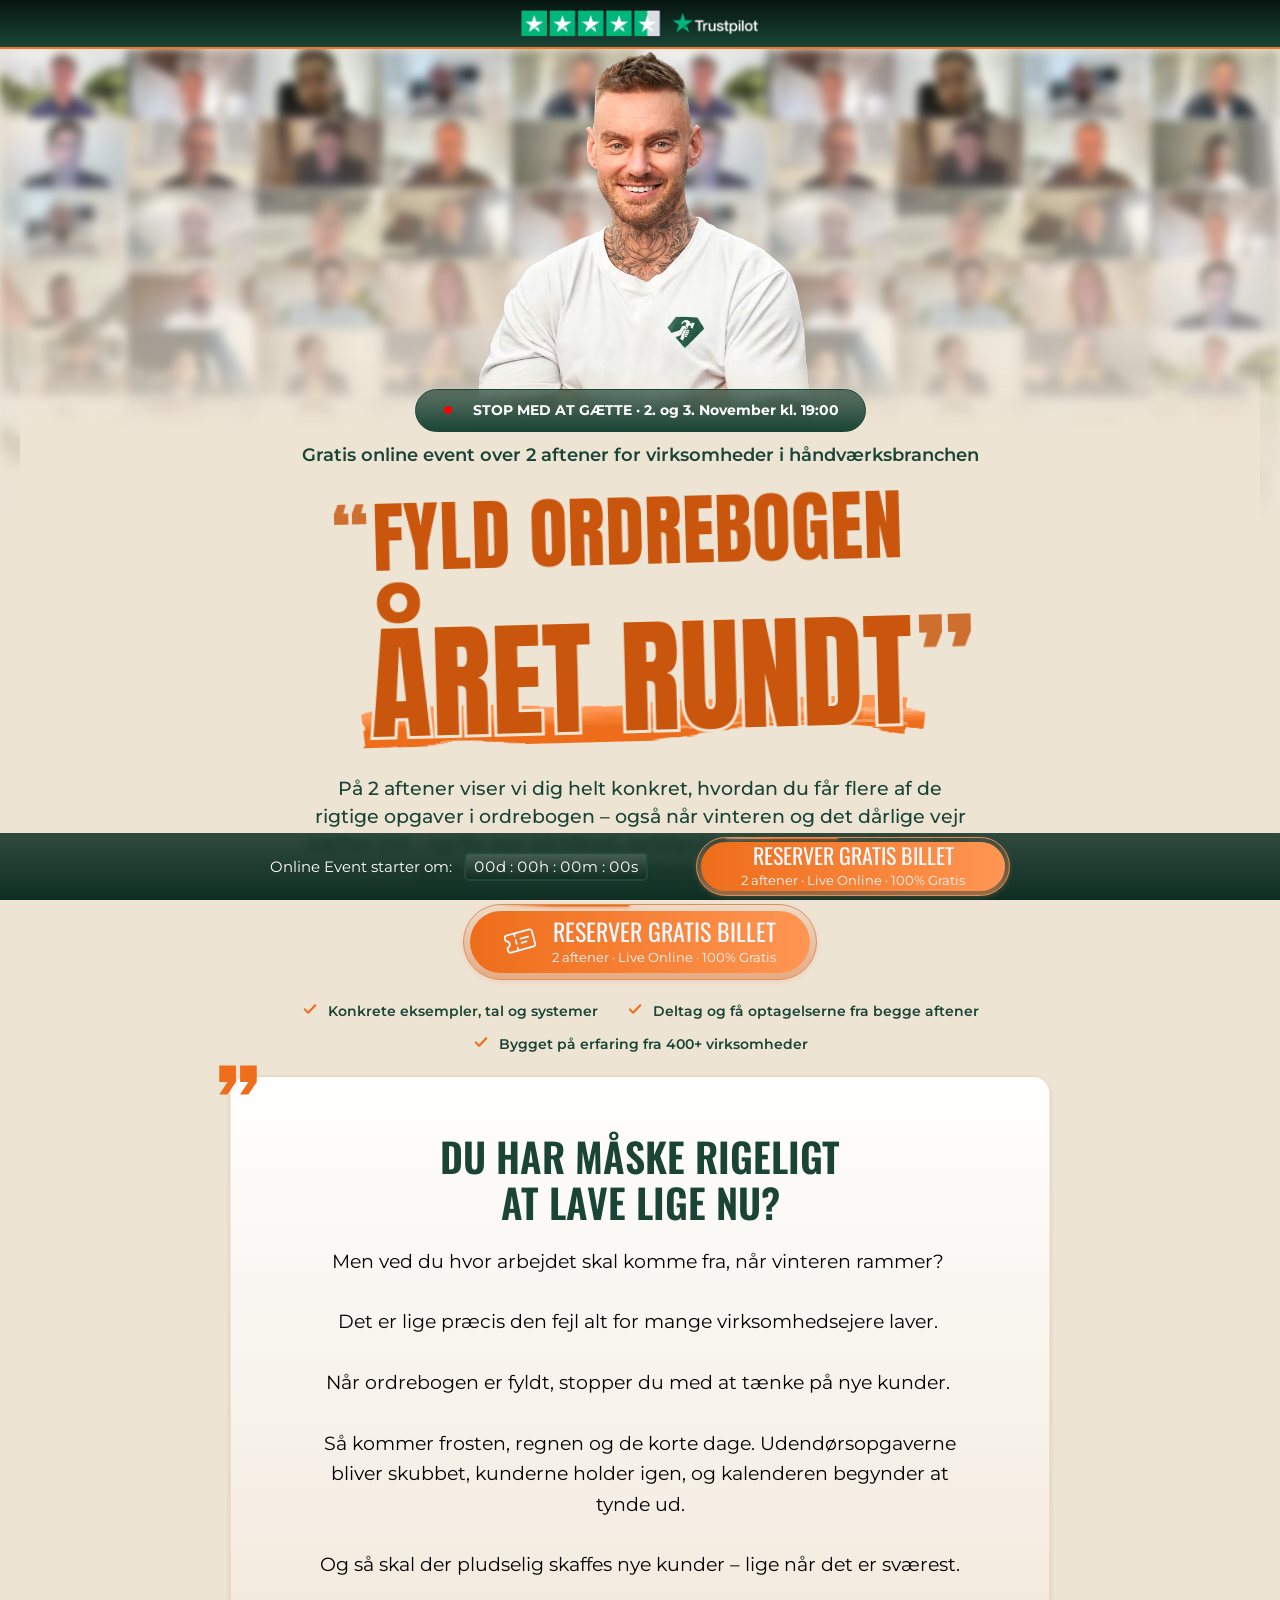
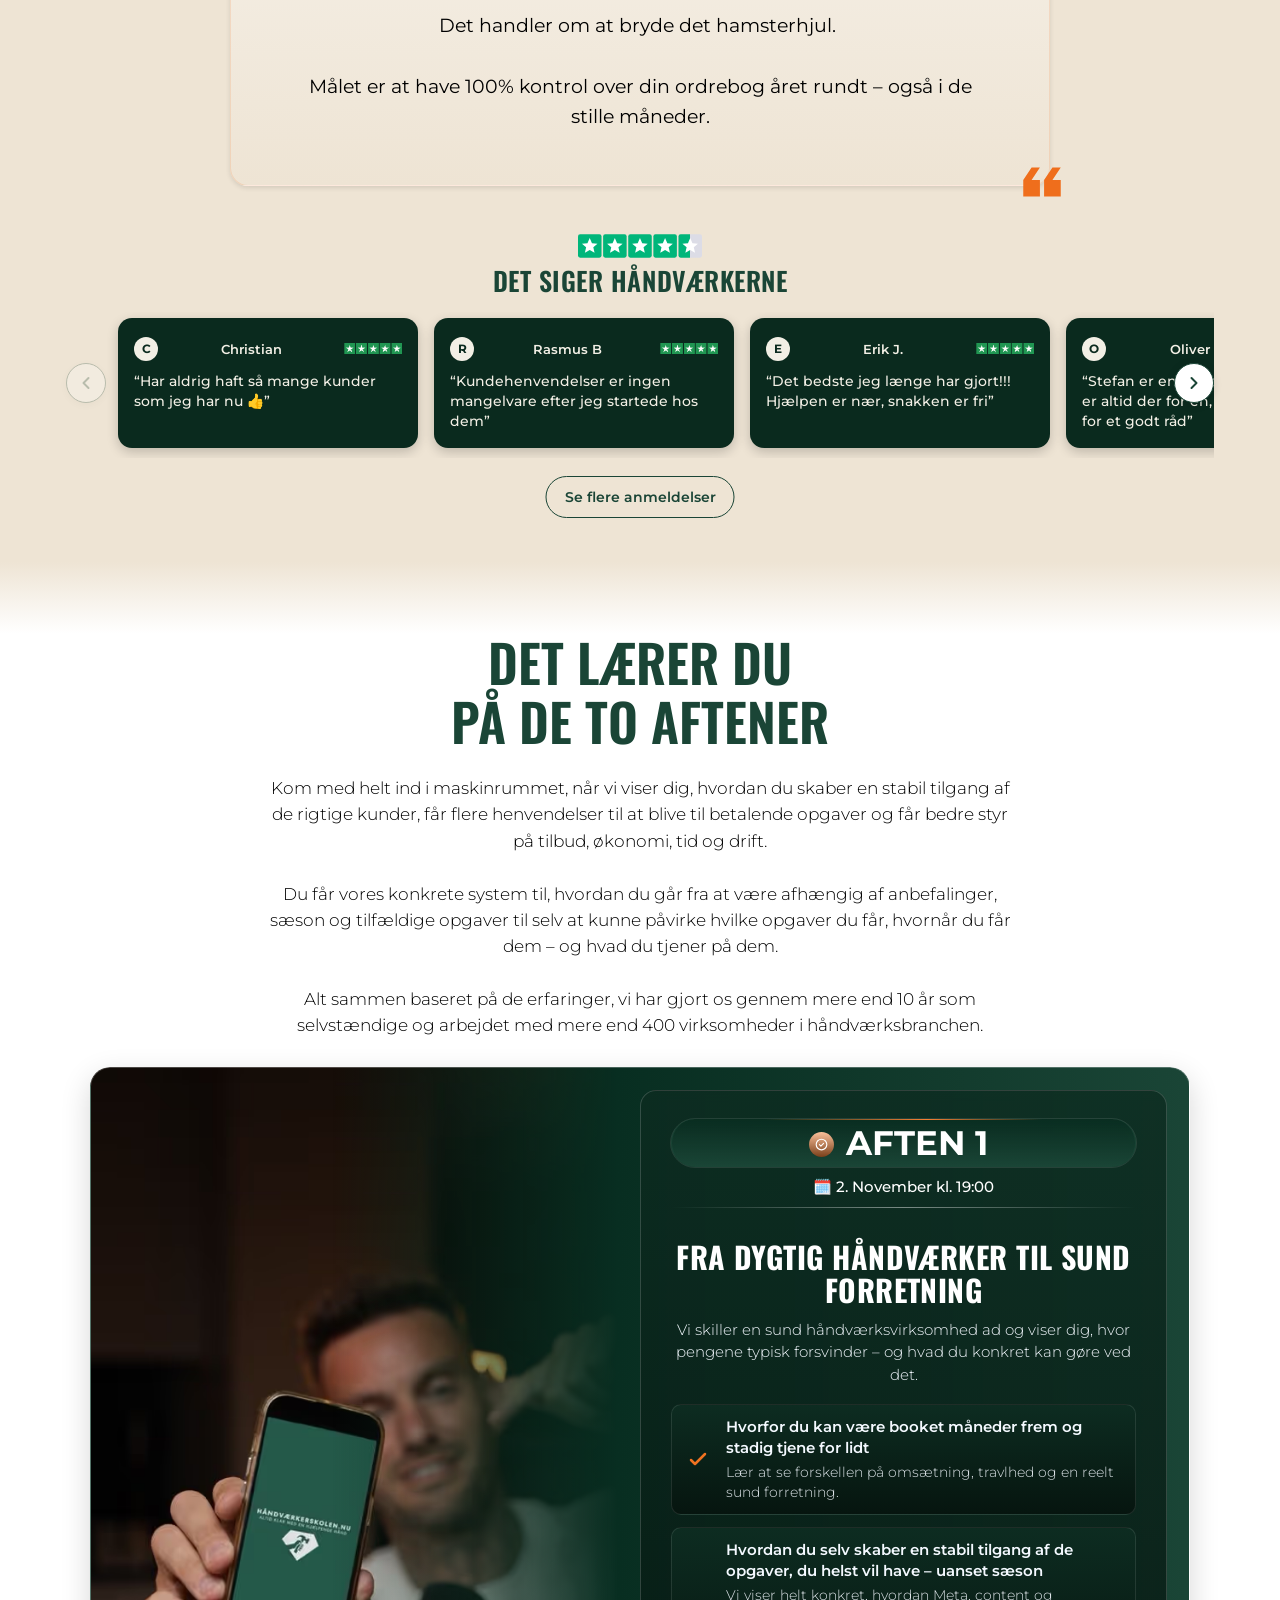
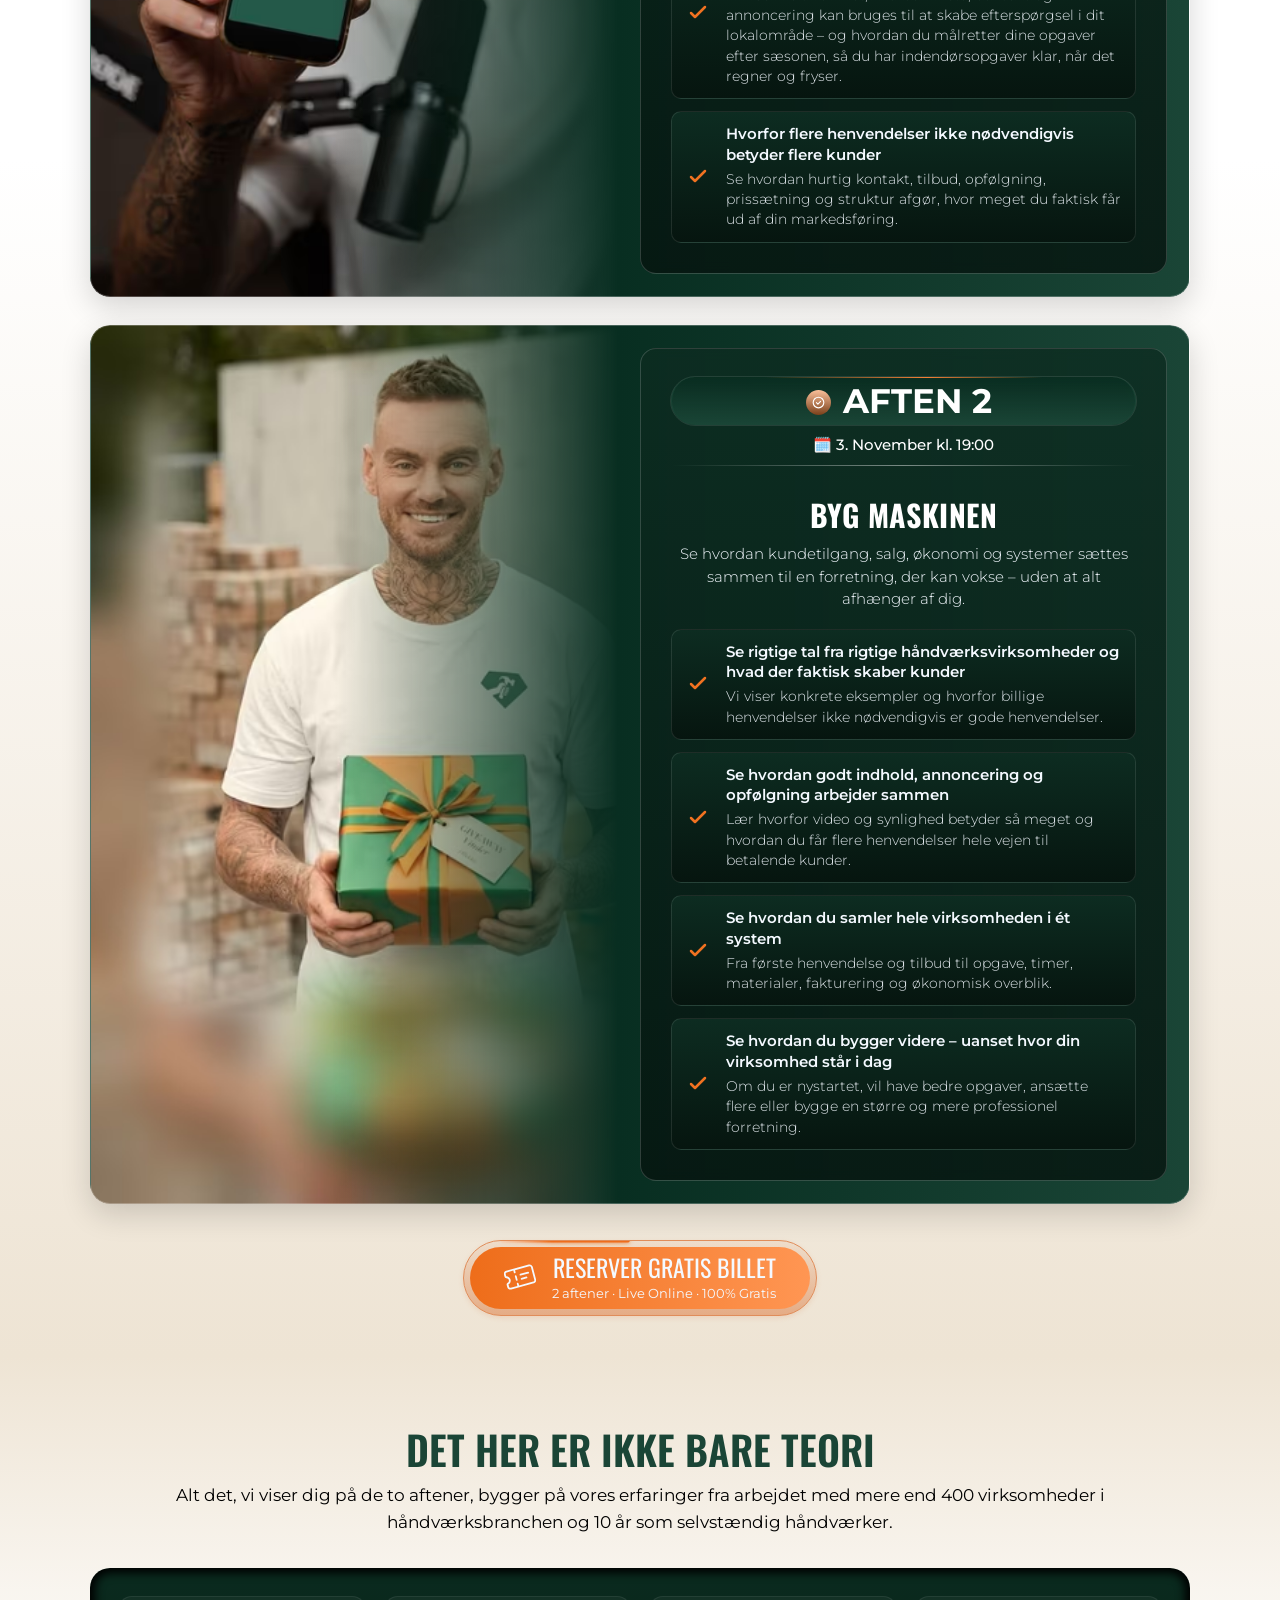
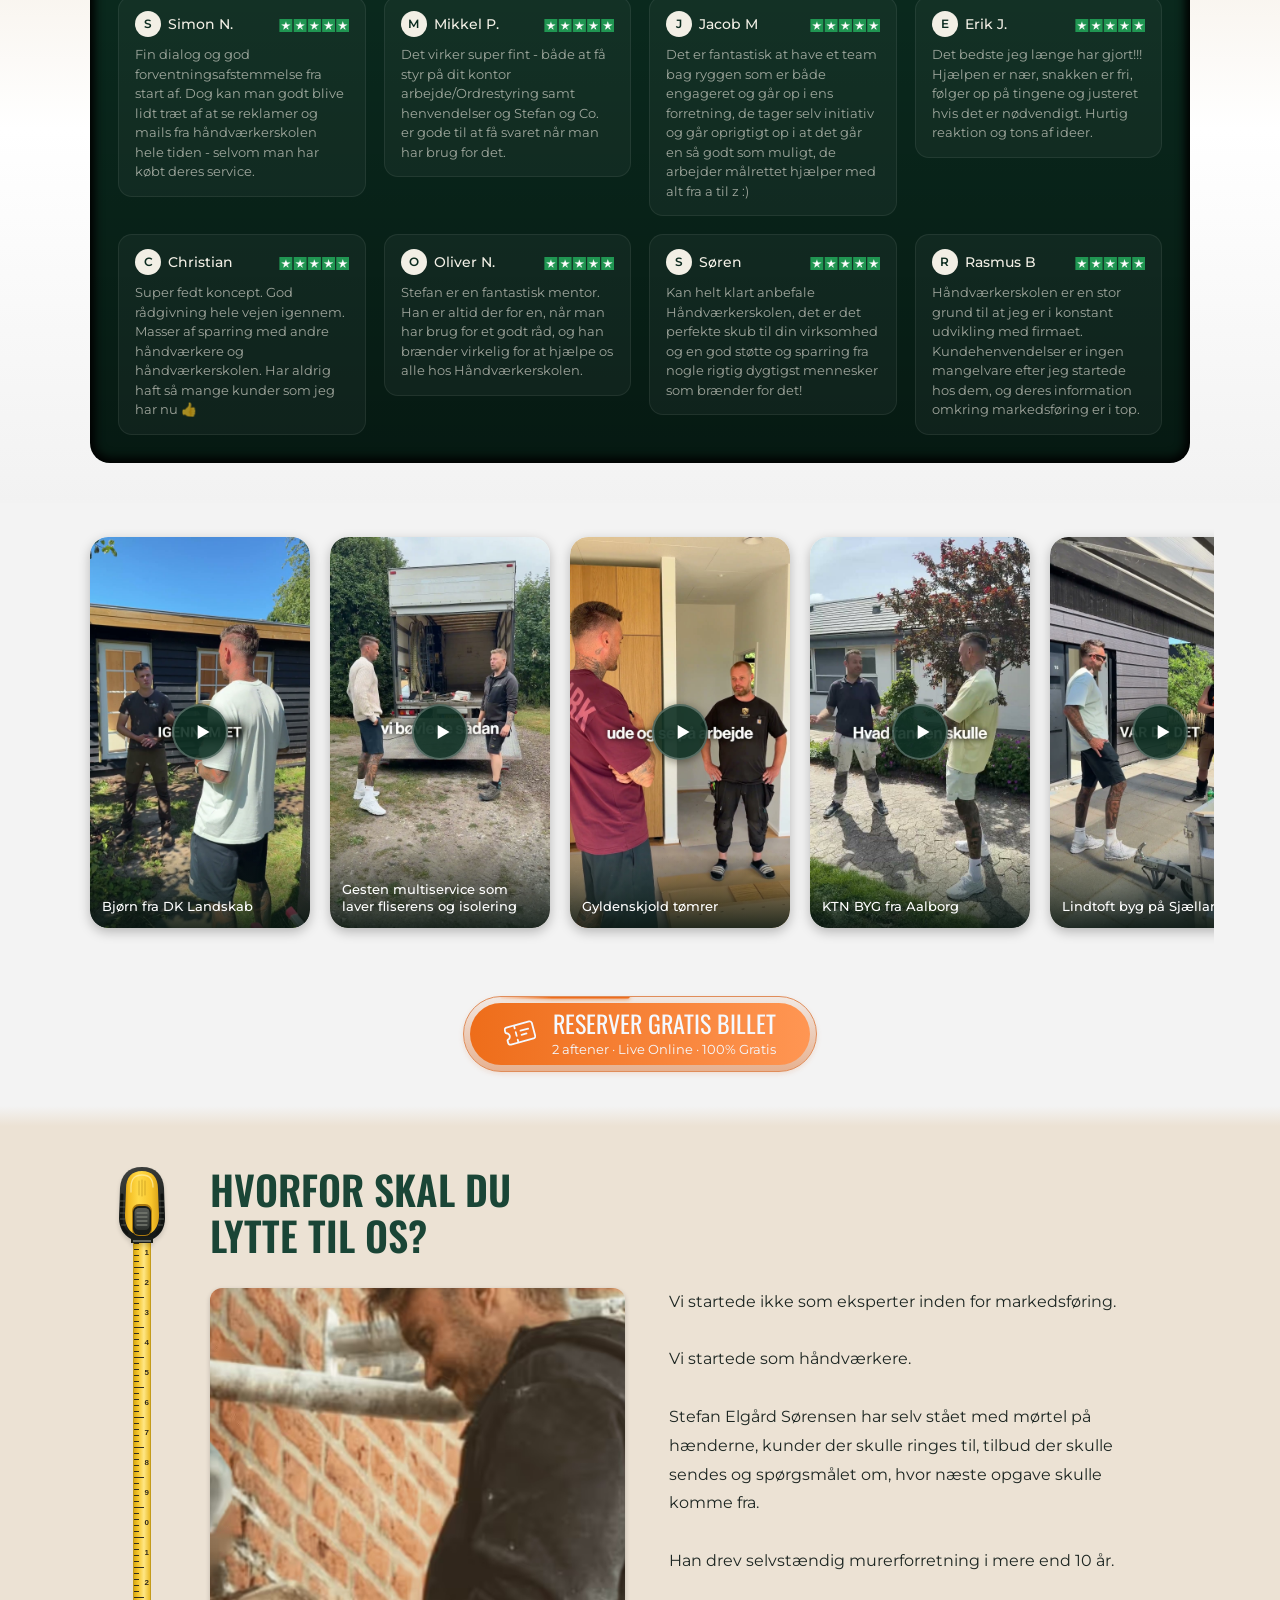
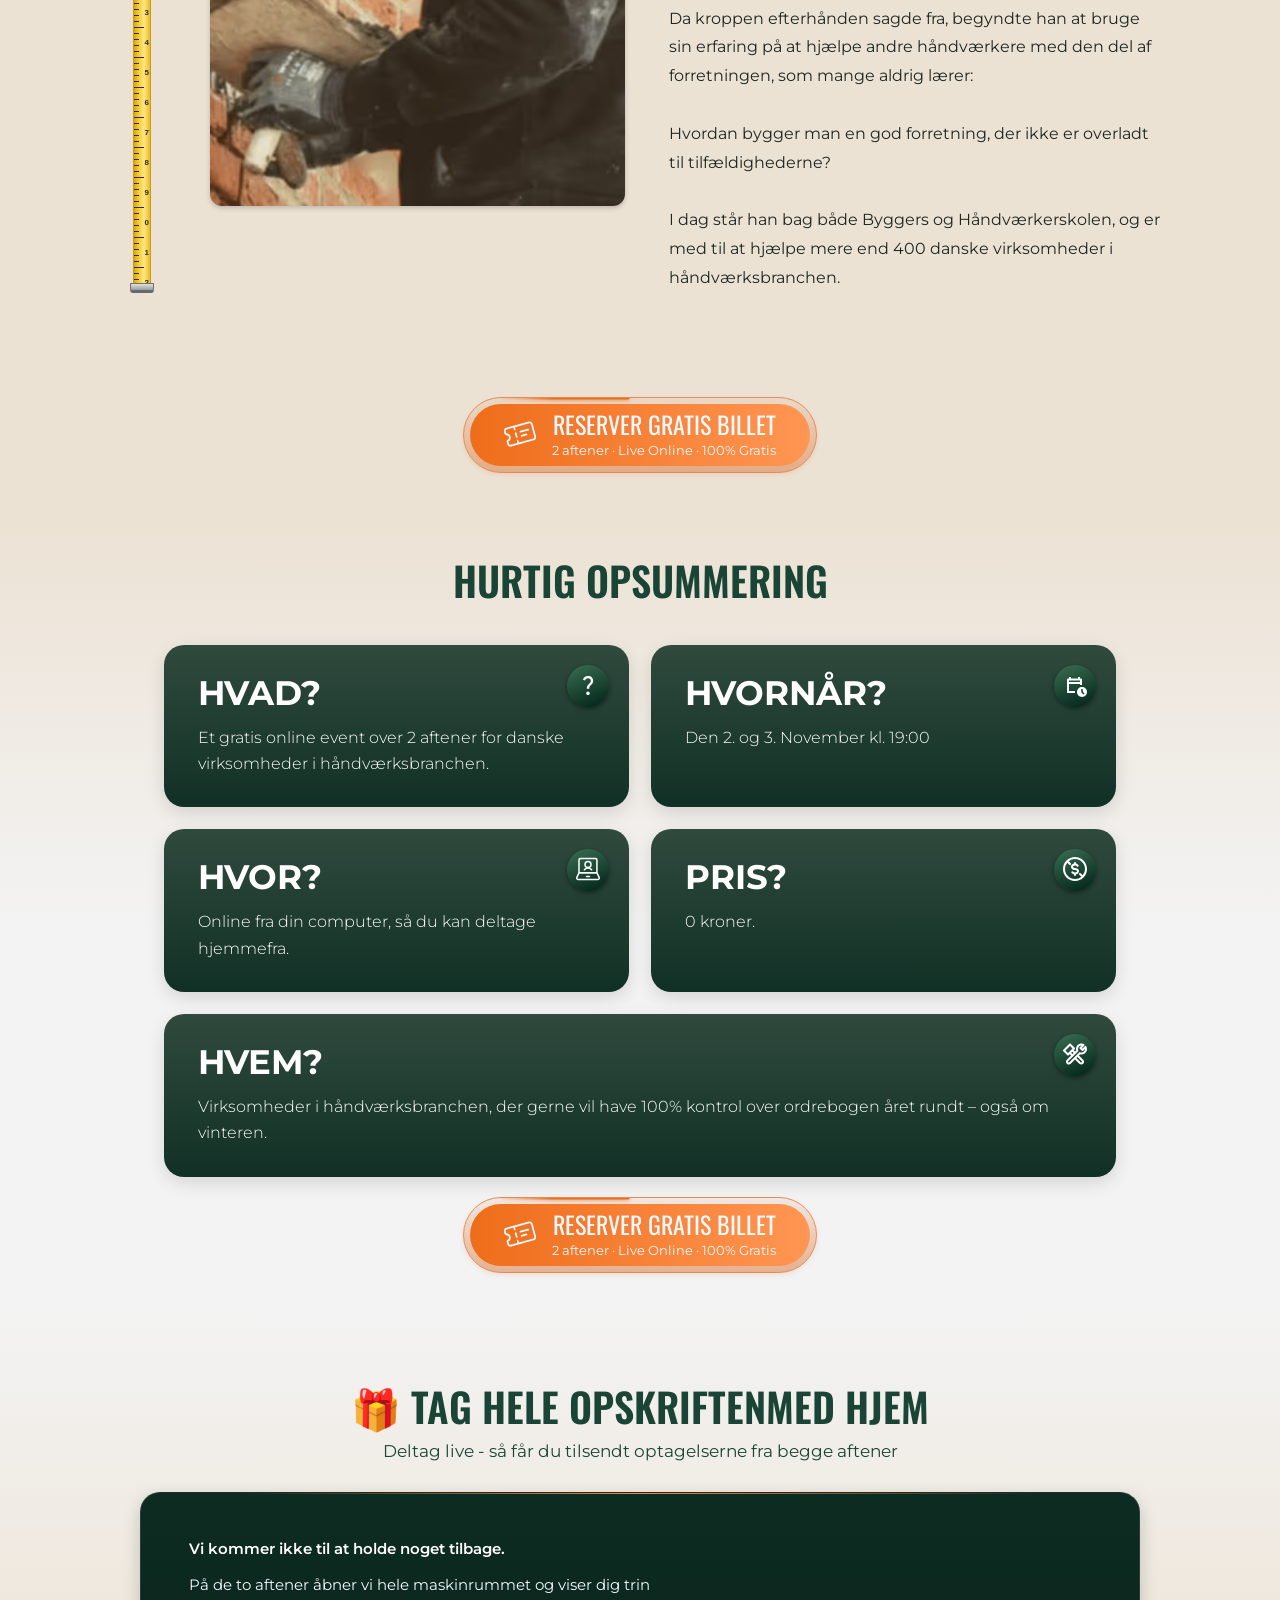
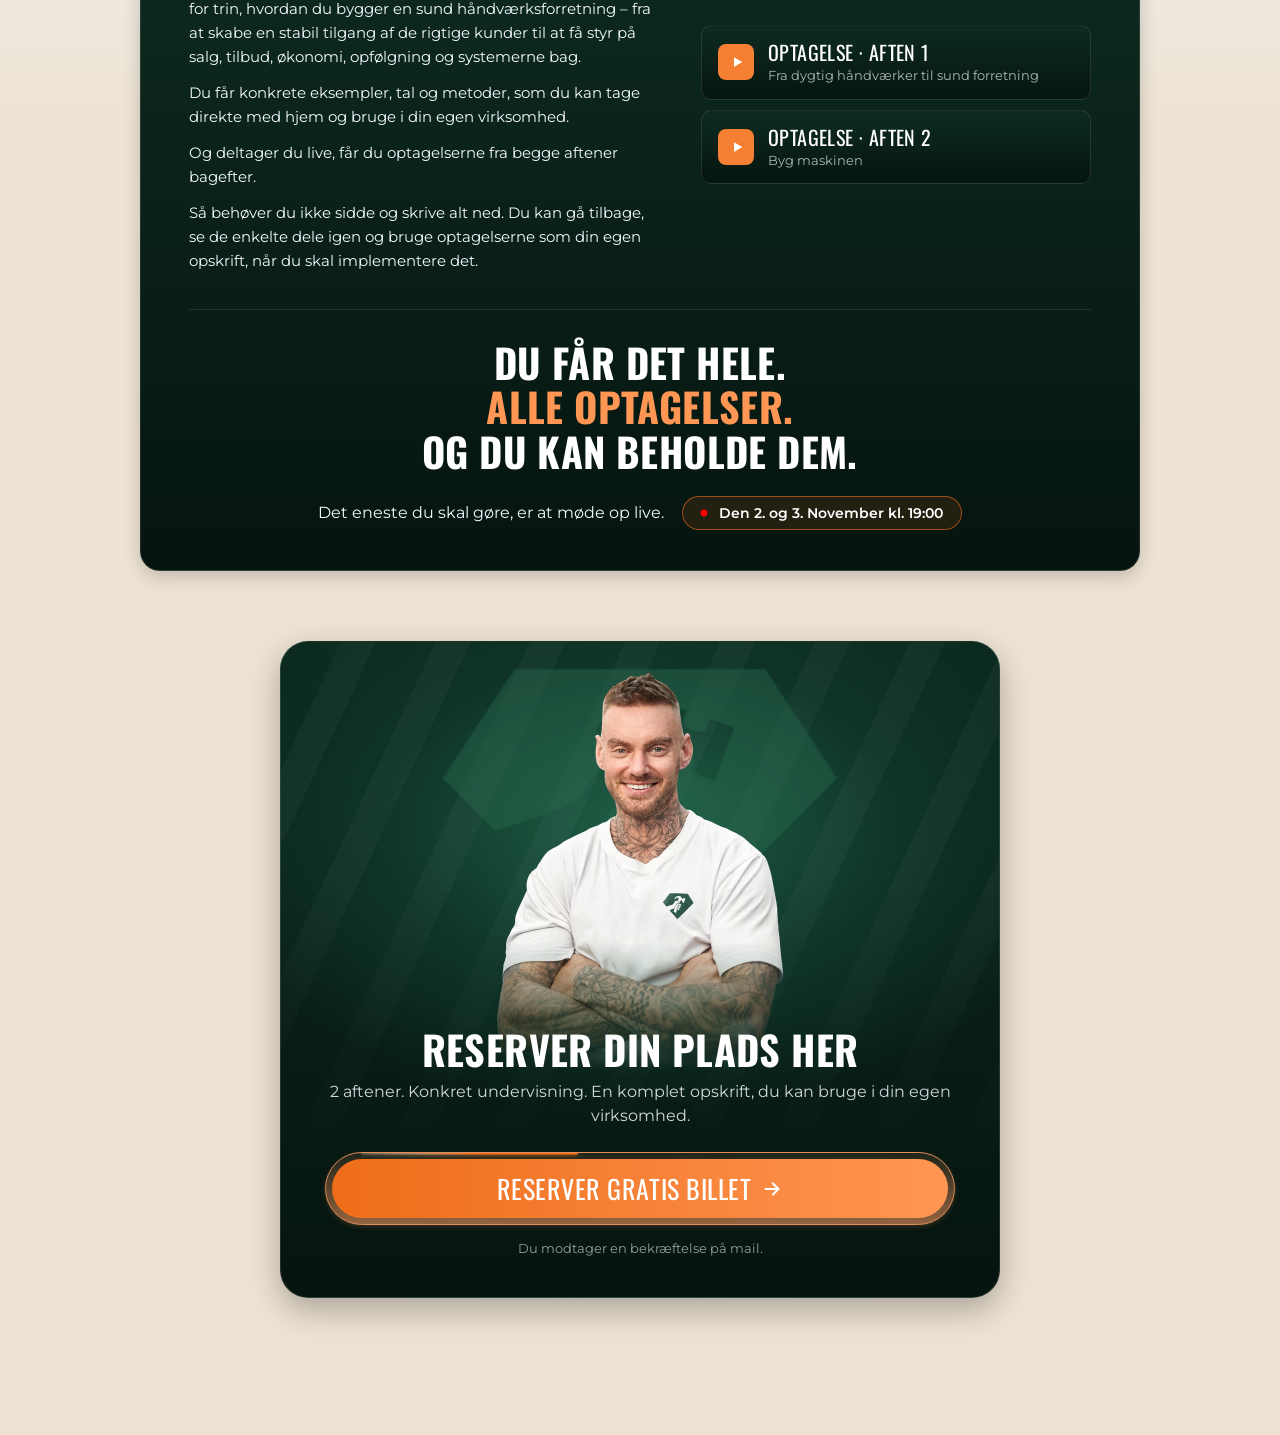
==== index.html @ f77a3939 "Launch nov: STOP MED AT GÆTTE i badge, live-bonus (hjemmeside) i stedet for lodtrækning/giveaway, sæ" ====
<!DOCTYPE html>
<html lang="da">
<head>
<meta charset="utf-8"/>
<title>Deltag og se hvordan du får en fyldt ordrebog</title>
<meta content="width=device-width, initial-scale=1" name="viewport"/>
<meta property="og:title" content="Deltag og se hvordan du får en fyldt ordrebog"/>
<meta property="og:image" content="https://event.haandvaerkerskolen.nu/assets/og-image.png"/>
<link rel="canonical" href="https://event.haandvaerkerskolen.nu/"/>
<link rel="icon" type="image/png" sizes="32x32" href="assets/6a15de2a01f4e577e7fee237_favicon-32x32.png"/>
<link rel="icon" type="image/png" sizes="48x48" href="assets/6a15de2a01f4e577e7fee234_favicon-32x32.png"/>
<link rel="apple-touch-icon" sizes="180x180" href="assets/6a15de2a36fa7c42e4ec2edc_favicon-32x32.png"/>
<link rel="icon" type="image/png" sizes="192x192" href="assets/6a15de2a0312a21507312eea_favicon-32x32.png"/>
<link rel="icon" type="image/png" sizes="512x512" href="assets/6a15de2a1ea45b065c39f08c_favicon-32x32.png"/>
<link rel="preconnect" href="https://fonts.googleapis.com"/>
<link rel="preconnect" href="https://fonts.gstatic.com" crossorigin/>
<link href="https://fonts.googleapis.com/css?family=Montserrat:100,100italic,200,200italic,300,300italic,400,400italic,500,500italic,600,600italic,700,700italic,800,800italic,900,900italic|Oswald:200,300,400,500,600,700&display=swap" rel="stylesheet"/>
<link href="https://fonts.googleapis.com/css2?family=Anton&display=swap" rel="stylesheet"/>
<link href="css/webflow.css" rel="stylesheet"/>
<link href="css/custom.css" rel="stylesheet"/>
<link href="css/desktop.css" rel="stylesheet"/>
</head>
<body class="body-2">
<div class="page_wrapper">
<div class="trustpilot-horizontal">
<img src="assets/69c243bead651da063dac836_Design_uden_navn_93_.avif" loading="lazy" width="224" sizes="224px" alt="" srcset="assets/69c243bead651da063dac836_Design_uden_navn_93_-p-500.avif 500w, assets/69c243bead651da063dac836_Design_uden_navn_93_-p-800.avif 800w, assets/69c243bead651da063dac836_Design_uden_navn_93_.avif 2010w"/>
</div>
<div class="section_hero signup">
<div class="div-block-195">
<img width="2032" loading="lazy" alt="" src="assets/69ad5dc6057fd6b3d44518cb_Design_uden_navn_78_.avif" class="image-92"/>
<div class="hero-section new copy white">
<div class="container_hero-2 signup">
<div class="div-block-74 new">
<div class="div-block-82">
<img width="700" sizes="(max-width: 767px) 100vw, 700px" alt="" src="assets/hero-stefan.avif" loading="lazy" srcset="assets/hero-stefan-p-500.avif 500w, assets/hero-stefan-p-800.avif 800w, assets/hero-stefan.avif 1319w" class="image-41"/>
<div class="div-block-193">
</div>
</div>
<div class="div-block-83">
<div class="event-badge">
<div class="div-block-192 clean">
<div class="code-embed-42 _1 w-embed">
<svg width="16" height="16" viewBox="0 0 32 32" xmlns="http://www.w3.org/2000/svg">
<circle cx="16" cy="16" r="10" fill="#ff0000">
<animate attributeName="r" values="7;8;7;7" keyTimes="0;0.43;0.56;1" dur="2.3s" repeatCount="indefinite"/>
</circle>
<circle cx="16" cy="16" r="14" fill="#ff0000" opacity="0">
<animate attributeName="r" values="11;11;14;11" keyTimes="0;0.43;0.56;1" dur="2.3s" repeatCount="indefinite"/>
<animate attributeName="opacity" values="0;0;0.45;0" keyTimes="0;0.43;0.56;1" dur="2.3s" repeatCount="indefinite"/>
</circle>
</svg>
</div>
</div>
<div class="text-size-medium-8">
<strong class="bold-text-46">STOP MED AT GÆTTE · 2. og 3. November kl. 19:00<br/>
</strong>
</div>
</div>
<p class="hero-kicker">Gratis online event over 2 aftener for virksomheder i håndværksbranchen</p>
<div class="div-block-297 hh-root">
<div class="hh-sign" role="heading" aria-level="1" aria-label="“Fyld ordrebogen året rundt”">
<span class="hh-line1" aria-hidden="true"><span class="hh-txt"><span class="hh-q">“</span>Fyld ordrebogen</span></span>
<span class="hh-line2" aria-hidden="true">
<svg class="hh-swipe" viewBox="0 0 420 30" preserveAspectRatio="none" aria-hidden="true" focusable="false" xmlns="http://www.w3.org/2000/svg">
<defs>
<linearGradient id="hhGrad" x1="0" y1="0" x2="0" y2="1"><stop offset="0" stop-color="#ff9653"/><stop offset="1" stop-color="#ee6d1a"/></linearGradient>
<filter id="hhRough" x="-3%" y="-45%" width="106%" height="190%" color-interpolation-filters="sRGB">
<feTurbulence type="fractalNoise" baseFrequency="0.018 0.17" numOctaves="2" seed="11" result="n"/>
<feDisplacementMap in="SourceGraphic" in2="n" scale="6" xChannelSelector="R" yChannelSelector="G"/>
</filter>
</defs>
<g filter="url(#hhRough)" fill="none" stroke-linecap="butt" stroke-linejoin="round">
<path class="hh-p" pathLength="1" d="M 5 17 C 70 8, 150 21, 230 14 S 350 9, 404 15.5" stroke="url(#hhGrad)" stroke-width="20"/>
<path class="hh-p hh-tail" pathLength="1" d="M 372 14.5 C 390 14.5, 406 16, 417 18.5" stroke="url(#hhGrad)" stroke-width="9"/>
<path class="hh-p hh-b1" pathLength="1" d="M 200 20.5 C 260 17, 330 16.5, 404 19.5" stroke="#eee4d4" stroke-width="1.5" opacity=".42"/>
<path class="hh-p hh-b2" pathLength="1" d="M 268 12 C 320 10, 370 11, 411 13" stroke="#eee4d4" stroke-width="1.2" opacity=".32"/>
</g>
</svg>
<span class="hh-txt">året rundt<span class="hh-q">”</span></span>
</span>
</div>
</div>
<p class="hero-sub">På 2 aftener viser vi dig helt konkret, hvordan du får flere af de rigtige opgaver i ordrebogen – også når vinteren og det dårlige vejr sætter ind – og får styr på tilbud, opfølgning, økonomi og driften bag, så du kan bygge en god forretning året rundt.</p>
<div class="div-block-71">
<div class="div-block-194 jiggle cta-beam">
<a href="#tilmeld" class="link-block-6 w-inline-block">
<div class="code-embed-28 w-embed">
<svg xmlns="http://www.w3.org/2000/svg" viewBox="0 0 32 32" width="32" height="32" fill="currentColor">
<path d="M23.9568 10.7593L16.2294 12.8298C15.7494 12.9584 15.4644 13.452 15.593 13.9321C15.7217 14.4121 16.2152 14.6971 16.6953 14.5685L24.4227 12.4979C24.9028 12.3693 25.1877 11.8757 25.0591 11.3957C24.9305 10.9156 24.4369 10.6306 23.9568 10.7593Z"/>
<path d="M22.2542 15.5709L17.3183 16.8935C16.8382 17.0221 16.5533 17.5157 16.6819 17.9957C16.8105 18.4758 17.3041 18.7608 17.7842 18.6321L22.7201 17.3096C23.2001 17.1809 23.4851 16.6874 23.3565 16.2073C23.2278 15.7272 22.7343 15.4423 22.2542 15.5709Z"/>
<path d="M24.769 3.59801L2.20501 9.64402C0.49049 10.1034 -0.531539 11.8722 -0.071876 13.5877L0.52729 15.8238C0.750392 16.6564 1.52373 17.2205 2.40916 17.1945C3.53775 17.1602 4.53115 17.9003 4.82439 18.9947C5.11738 20.0881 4.62738 21.2267 3.63215 21.7626C2.85303 22.1815 2.46533 23.0567 2.68843 23.8893L3.2876 26.1254C3.747 27.8399 5.51579 28.862 7.23127 28.4023L29.7953 22.3563C31.5098 21.8969 32.5328 20.1278 32.0731 18.4123L28.7137 5.87463C28.253 4.15941 26.4836 3.1386 24.769 3.59801ZM30.3335 18.8785C30.5362 19.6348 30.0857 20.415 29.3294 20.6176L15.1332 24.4215L14.5897 22.393C14.4611 21.913 13.9675 21.628 13.4874 21.7566C13.0074 21.8853 12.7224 22.3788 12.851 22.8589L13.3945 24.8874L6.7654 26.6636C6.00908 26.8663 5.22892 26.4159 5.02626 25.6595L4.4862 23.3465C6.21896 22.4143 7.07319 20.4327 6.56306 18.5288C6.05267 16.624 4.32208 15.335 2.26596 15.3579L1.66679 13.1218C1.46414 12.3655 1.91456 11.5853 2.67088 11.3827L9.301 9.60615L9.84452 11.6346C9.97315 12.1147 10.4667 12.3996 10.9468 12.271C11.4269 12.1424 11.7118 11.6488 11.5832 11.1687L11.0397 9.14028L25.2349 5.33667C25.9912 5.13402 26.7714 5.58445 26.974 6.34077L30.3335 18.8785Z"/>
<path d="M11.4787 14.2715C11.0054 14.3983 10.7155 14.9005 10.8423 15.3738L11.8465 19.1216C11.9734 19.5949 12.4755 19.8848 12.9488 19.758C13.4318 19.6286 13.712 19.129 13.5852 18.6557L12.581 14.9079C12.4542 14.4346 11.9617 14.1421 11.4787 14.2715Z"/>
</svg>
</div>
<div>
<div class="text-block-95">
<strong class="bold-text-17">RESERVER GRATIS BILLET</strong>
</div>
<div class="text-block-95">
<strong class="bold-text-34">2 aftener · Live Online · 100% Gratis</strong>
</div>
</div>
</a>
</div>
</div>
<div class="div-block-321 hero-perks">
<div class="div-block-320">
<div class="div-block-322">
<div class="code-embed-68 w-embed">
<svg xmlns="http://www.w3.org/2000/svg" width="18" height="18" viewBox="0 0 24 24" fill="none" stroke="currentColor" stroke-width="2.8" stroke-linecap="round" stroke-linejoin="round" aria-hidden="true">
<path d="M5 12.5l4.5 4.5L19 7"/>
</svg>
</div>
</div>
<div class="text-block-149">Konkrete eksempler, tal og systemer</div>
</div>
<div class="div-block-320">
<div class="div-block-322">
<div class="code-embed-68 w-embed">
<svg xmlns="http://www.w3.org/2000/svg" width="18" height="18" viewBox="0 0 24 24" fill="none" stroke="currentColor" stroke-width="2.8" stroke-linecap="round" stroke-linejoin="round" aria-hidden="true">
<path d="M5 12.5l4.5 4.5L19 7"/>
</svg>
</div>
</div>
<div class="text-block-149">Deltag og få optagelserne fra begge aftener</div>
</div>
<div class="div-block-320">
<div class="div-block-322">
<div class="code-embed-68 w-embed">
<svg xmlns="http://www.w3.org/2000/svg" width="18" height="18" viewBox="0 0 24 24" fill="none" stroke="currentColor" stroke-width="2.8" stroke-linecap="round" stroke-linejoin="round" aria-hidden="true">
<path d="M5 12.5l4.5 4.5L19 7"/>
</svg>
</div>
</div>
<div class="text-block-149">Bygget på erfaring fra 400+ virksomheder</div>
</div>
</div>
<div class="title_wrap copy hero-quote">
<div class="div-block-327 top">
<div class="code-embed-71 w-embed">
<svg xmlns="http://www.w3.org/2000/svg" width="50" height="50" viewBox="0 0 24 24" fill="currentColor">
<path d="M3 5h8v8l-4 6H3l4-6H3V5Zm10 0h8v8l-4 6h-4l4-6h-4V5Z"/>
</svg>
</div>
</div>
<div class="heading-wrapper-4 l _2">
<h2 class="heading-style-h2-5 black">DU HAR MÅSKE RIGELIGT <br/>AT LAVE LIGE NU?</h2>
</div>
<p class="paragraph-46 _2 _1">Men ved du hvor arbejdet skal komme fra, når vinteren rammer? <br/><br/>Det er lige præcis den fejl alt for mange virksomhedsejere laver. <br/><br/>Når ordrebogen er fyldt, stopper du med at tænke på nye kunder. <br/><br/>Så kommer frosten, regnen og de korte dage. Udendørsopgaverne bliver skubbet, kunderne holder igen, og kalenderen begynder at tynde ud.<br/><br/>Og så skal der pludselig skaffes nye kunder – lige når det er sværest.<br/><br/>Det handler om at bryde det hamsterhjul. <br/><br/>Målet er at have 100% kontrol over din ordrebog året rundt – også i de stille måneder.</p>
<div class="div-block-327 _2">
<div class="code-embed-71 w-embed">
<svg xmlns="http://www.w3.org/2000/svg" width="50" height="50" viewBox="0 0 24 24" fill="currentColor">
<path d="M3 5h8v8l-4 6H3l4-6H3V5Zm10 0h8v8l-4 6h-4l4-6h-4V5Z"/>
</svg>
</div>
</div>
</div>
</div>
</div>
</div>
</div>
</div>
</div>
<div class="hero-trust">
<div class="hero-trust__head">
<svg class="hero-trust__stars" viewBox="0 0 116 22" aria-label="4,5 ud af 5 stjerner"><defs><linearGradient id="tpHalf" x1="0" x2="1"><stop offset=".5" stop-color="#00b67a"/><stop offset=".5" stop-color="#dcdce6"/></linearGradient></defs><g transform="translate(0.0 0)"><rect width="22" height="22" rx="2" fill="#00b67a"/><g transform="translate(1.6 1.6) scale(.78)" fill="#fff"><path d="M12 2.6l2.7 6.1 6.6.6-5 4.4 1.5 6.5L12 16.9l-5.8 3.3 1.5-6.5-5-4.4 6.6-.6z"/></g></g><g transform="translate(23.5 0)"><rect width="22" height="22" rx="2" fill="#00b67a"/><g transform="translate(1.6 1.6) scale(.78)" fill="#fff"><path d="M12 2.6l2.7 6.1 6.6.6-5 4.4 1.5 6.5L12 16.9l-5.8 3.3 1.5-6.5-5-4.4 6.6-.6z"/></g></g><g transform="translate(47.0 0)"><rect width="22" height="22" rx="2" fill="#00b67a"/><g transform="translate(1.6 1.6) scale(.78)" fill="#fff"><path d="M12 2.6l2.7 6.1 6.6.6-5 4.4 1.5 6.5L12 16.9l-5.8 3.3 1.5-6.5-5-4.4 6.6-.6z"/></g></g><g transform="translate(70.5 0)"><rect width="22" height="22" rx="2" fill="#00b67a"/><g transform="translate(1.6 1.6) scale(.78)" fill="#fff"><path d="M12 2.6l2.7 6.1 6.6.6-5 4.4 1.5 6.5L12 16.9l-5.8 3.3 1.5-6.5-5-4.4 6.6-.6z"/></g></g><g transform="translate(94 0)"><rect width="22" height="22" rx="2" fill="url(#tpHalf)"/><g transform="translate(1.6 1.6) scale(.78)" fill="#fff"><path d="M12 2.6l2.7 6.1 6.6.6-5 4.4 1.5 6.5L12 16.9l-5.8 3.3 1.5-6.5-5-4.4 6.6-.6z"/></g></g></svg>
<h2 class="hero-trust__title">Det siger håndværkerne</h2>
</div>
<div class="hero-trust__scroller">
<button type="button" class="hero-trust__arrow hero-trust__arrow--prev" data-dir="-1" aria-label="Forrige anmeldelser"><svg viewBox="0 0 24 24" fill="none" stroke="currentColor" stroke-width="2.4" stroke-linecap="round" stroke-linejoin="round" aria-hidden="true"><path d="m9 6 6 6-6 6"/></svg></button>
<div class="hero-trust__row">
<figure class="hero-trust__card"><figcaption class="hero-trust__who"><span class="hero-trust__avatar" aria-hidden="true">C</span><span class="hero-trust__name">Christian</span><img src="assets/69b57ce72a9bb8e7da9732c5_trustpilot_stars.avif" loading="lazy" width="58" alt="5 stjerner"/></figcaption><blockquote>“Har aldrig haft så mange kunder som jeg har nu 👍”</blockquote></figure>
<figure class="hero-trust__card"><figcaption class="hero-trust__who"><span class="hero-trust__avatar" aria-hidden="true">R</span><span class="hero-trust__name">Rasmus B</span><img src="assets/69b57ce72a9bb8e7da9732c5_trustpilot_stars.avif" loading="lazy" width="58" alt="5 stjerner"/></figcaption><blockquote>“Kundehenvendelser er ingen mangelvare efter jeg startede hos dem”</blockquote></figure>
<figure class="hero-trust__card"><figcaption class="hero-trust__who"><span class="hero-trust__avatar" aria-hidden="true">E</span><span class="hero-trust__name">Erik J.</span><img src="assets/69b57ce72a9bb8e7da9732c5_trustpilot_stars.avif" loading="lazy" width="58" alt="5 stjerner"/></figcaption><blockquote>“Det bedste jeg længe har gjort!!! Hjælpen er nær, snakken er fri”</blockquote></figure>
<figure class="hero-trust__card"><figcaption class="hero-trust__who"><span class="hero-trust__avatar" aria-hidden="true">O</span><span class="hero-trust__name">Oliver N.</span><img src="assets/69b57ce72a9bb8e7da9732c5_trustpilot_stars.avif" loading="lazy" width="58" alt="5 stjerner"/></figcaption><blockquote>“Stefan er en fantastisk mentor. Han er altid der for en, når man har brug for et godt råd”</blockquote></figure>
<figure class="hero-trust__card"><figcaption class="hero-trust__who"><span class="hero-trust__avatar" aria-hidden="true">S</span><span class="hero-trust__name">Søren</span><img src="assets/69b57ce72a9bb8e7da9732c5_trustpilot_stars.avif" loading="lazy" width="58" alt="5 stjerner"/></figcaption><blockquote>“Kan helt klart anbefale Håndværkerskolen, det er det perfekte skub til din virksomhed”</blockquote></figure>
<figure class="hero-trust__card"><figcaption class="hero-trust__who"><span class="hero-trust__avatar" aria-hidden="true">J</span><span class="hero-trust__name">Jacob M</span><img src="assets/69b57ce72a9bb8e7da9732c5_trustpilot_stars.avif" loading="lazy" width="58" alt="5 stjerner"/></figcaption><blockquote>“Det er fantastisk at have et team bag ryggen som er både engageret og går op i ens forretning”</blockquote></figure>
<figure class="hero-trust__card"><figcaption class="hero-trust__who"><span class="hero-trust__avatar" aria-hidden="true">M</span><span class="hero-trust__name">Mikkel P.</span><img src="assets/69b57ce72a9bb8e7da9732c5_trustpilot_stars.avif" loading="lazy" width="58" alt="5 stjerner"/></figcaption><blockquote>“Det virker super fint - både at få styr på dit kontor arbejde/Ordrestyring samt henvendelser”</blockquote></figure>
</div>
<button type="button" class="hero-trust__arrow hero-trust__arrow--next" data-dir="1" aria-label="Flere anmeldelser"><svg viewBox="0 0 24 24" fill="none" stroke="currentColor" stroke-width="2.4" stroke-linecap="round" stroke-linejoin="round" aria-hidden="true"><path d="m9 6 6 6-6 6"/></svg></button>
</div>
<a class="hero-trust__more" href="#anmeldelser">Se flere anmeldelser</a>
</div>
<section id="process" class="process_section-3 grey">
<div class="section_container">
<div class="title_wrap">
<div class="heading-wrapper-4 l">
<h1 class="heading-style-h2-5 black xl">Det lærer du <br/>på de to aftener</h1>
</div>
<p class="paragraph-46">Kom med helt ind i maskinrummet, når vi viser dig, hvordan du skaber en stabil tilgang af de rigtige kunder, får flere henvendelser til at blive til betalende opgaver og får bedre styr på tilbud, økonomi, tid og drift.<br/><br/>Du får vores konkrete system til, hvordan du går fra at være afhængig af anbefalinger, sæson og tilfældige opgaver til selv at kunne påvirke hvilke opgaver du får, hvornår du får dem – og hvad du tjener på dem.<br/><br/>Alt sammen baseret på de erfaringer, vi har gjort os gennem mere end 10 år som selvstændige og arbejdet med mere end 400 virksomheder i håndværksbranchen.</p>
</div>
<div class="process-2">
<div class="process_card">
<div class="process_details-2">
<div class="content_item sign-up">
<img width="521" sizes="(max-width: 767px) 100vw, 521px" alt="" src="assets/6a2bf4c2b7d387841017761a_Design_uden_navn_98_stor.avif" loading="lazy" srcset="assets/6a2bf4c2b7d387841017761a_Design_uden_navn_98_stor-p-500.avif 500w, assets/6a2bf4c2b7d387841017761a_Design_uden_navn_98_stor-p-800.avif 800w, assets/6a2bf4c2b7d387841017761a_Design_uden_navn_98_stor.avif 853w" class="image-93 _1"/>
<div class="div-block-200">
<div class="div-block-199">
</div>
<div class="div-block-203">
<div class="div-block-325">
<div class="div-block-262">
<div class="event-badge step">
<div class="div-block-192">
<div class="code-embed-62 w-embed">
<svg xmlns="http://www.w3.org/2000/svg" viewBox="0 0 24 24" fill="none">
<circle cx="12" cy="12" r="8.5" stroke="white" stroke-width="1.8"/>
<path d="M8.7 12.2L11 14.5L15.3 10.2" stroke="white" stroke-width="1.8" stroke-linecap="round" stroke-linejoin="round"/>
</svg>
</div>
</div>
<div class="text-size-medium-8 _2">
<strong class="bold-text-62 big">AFTEN 1<br/>
</strong>
</div>
<div class="div-block-261">
</div>
</div>
</div>
<div class="div-block-324">
<div class="text-block-151">🗓️ 2. November kl. 19:00</div>
</div>
<div class="line">
</div>
</div>
<div>
<div class="step-heading">
<h3 class="heading-50 sign-up">FRA DYGTIG HÅNDVÆRKER TIL SUND FORRETNING</h3>
</div>
<div class="text-block-92 step-intro">Vi skiller en sund håndværksvirksomhed ad og viser dig, hvor pengene typisk forsvinder – og hvad du konkret kan gøre ved det.</div>
<div class="div-block-198">
<div class="div-block-201">
<div class="div-block-326">
<div class="code-embed-70 w-embed">
<svg xmlns="http://www.w3.org/2000/svg" width="24" height="24" viewBox="0 0 24 24" fill="none">
<path d="M5 12L9 16L19 6" stroke="currentColor" stroke-width="2.5" stroke-linecap="round" stroke-linejoin="round"/>
</svg>
</div>
</div>
<div class="text-block-92 step-item"><span class="step-item__title">Hvorfor du kan være booket måneder frem og stadig tjene for lidt</span><span class="step-item__desc">Lær at se forskellen på omsætning, travlhed og en reelt sund forretning.</span></div>
</div>
<div class="div-block-201">
<div class="div-block-326">
<div class="code-embed-70 w-embed">
<svg xmlns="http://www.w3.org/2000/svg" width="24" height="24" viewBox="0 0 24 24" fill="none">
<path d="M5 12L9 16L19 6" stroke="currentColor" stroke-width="2.5" stroke-linecap="round" stroke-linejoin="round"/>
</svg>
</div>
</div>
<div class="text-block-92 step-item"><span class="step-item__title">Hvordan du selv skaber en stabil tilgang af de opgaver, du helst vil have – uanset sæson</span><span class="step-item__desc">Vi viser helt konkret, hvordan Meta, content og annoncering kan bruges til at skabe efterspørgsel i dit lokalområde – og hvordan du målretter dine opgaver efter sæsonen, så du har indendørsopgaver klar, når det regner og fryser.</span></div>
</div>
<div class="div-block-201">
<div class="div-block-326">
<div class="code-embed-70 w-embed">
<svg xmlns="http://www.w3.org/2000/svg" width="24" height="24" viewBox="0 0 24 24" fill="none">
<path d="M5 12L9 16L19 6" stroke="currentColor" stroke-width="2.5" stroke-linecap="round" stroke-linejoin="round"/>
</svg>
</div>
</div>
<div class="text-block-92 step-item"><span class="step-item__title">Hvorfor flere henvendelser ikke nødvendigvis betyder flere kunder</span><span class="step-item__desc">Se hvordan hurtig kontakt, tilbud, opfølgning, prissætning og struktur afgør, hvor meget du faktisk får ud af din markedsføring.</span></div>
</div>
</div>
</div>
</div>
</div>
</div>
</div>
<div class="centre_block">
</div>
</div>
<div class="process_card">
<div class="process_details-2">
<div class="content_item sign-up">
<picture><source media="(max-width: 479px)" sizes="100vw" srcset="assets/aften2-gave-mobile-p-500.avif 500w, assets/aften2-gave-mobile.avif 928w"/><source media="(max-width: 991px)" sizes="100vw" srcset="assets/aften2-gave-tablet-p-720.avif 720w, assets/aften2-gave-tablet.avif 1440w"/><img width="751" sizes="682px" alt="" src="assets/aften2-gave-desktop.avif" loading="lazy" srcset="assets/aften2-gave-desktop-p-682.avif 682w, assets/aften2-gave-desktop.avif 1364w" class="image-93 _2"/></picture>
<div class="div-block-200 _0">
<div class="div-block-199">
</div>
<div class="div-block-203">
<div class="div-block-325">
<div class="div-block-262">
<div class="event-badge step">
<div class="div-block-192">
<div class="code-embed-62 w-embed">
<svg xmlns="http://www.w3.org/2000/svg" viewBox="0 0 24 24" fill="none">
<circle cx="12" cy="12" r="8.5" stroke="white" stroke-width="1.8"/>
<path d="M8.7 12.2L11 14.5L15.3 10.2" stroke="white" stroke-width="1.8" stroke-linecap="round" stroke-linejoin="round"/>
</svg>
</div>
</div>
<div class="text-size-medium-8 _2">
<strong class="bold-text-62 big">AFTEN 2<br/>
</strong>
</div>
<div class="div-block-261">
</div>
</div>
</div>
<div class="div-block-324">
<div class="text-block-151">🗓️ 3. November kl. 19:00</div>
</div>
<div class="line">
</div>
</div>
<div>
<div class="step-heading">
<h3 class="heading-50 sign-up ojn">BYG MASKINEN</h3>
</div>
<div class="text-block-92 step-intro">Se hvordan kundetilgang, salg, økonomi og systemer sættes sammen til en forretning, der kan vokse – uden at alt afhænger af dig.</div>
<div class="div-block-198">
<div class="div-block-201">
<div class="div-block-326">
<div class="code-embed-70 w-embed">
<svg xmlns="http://www.w3.org/2000/svg" width="24" height="24" viewBox="0 0 24 24" fill="none">
<path d="M5 12L9 16L19 6" stroke="currentColor" stroke-width="2.5" stroke-linecap="round" stroke-linejoin="round"/>
</svg>
</div>
</div>
<div class="text-block-92 step-item"><span class="step-item__title">Se rigtige tal fra rigtige håndværksvirksomheder og hvad der faktisk skaber kunder</span><span class="step-item__desc">Vi viser konkrete eksempler og hvorfor billige henvendelser ikke nødvendigvis er gode henvendelser.</span></div>
</div>
<div class="div-block-201">
<div class="div-block-326">
<div class="code-embed-70 w-embed">
<svg xmlns="http://www.w3.org/2000/svg" width="24" height="24" viewBox="0 0 24 24" fill="none">
<path d="M5 12L9 16L19 6" stroke="currentColor" stroke-width="2.5" stroke-linecap="round" stroke-linejoin="round"/>
</svg>
</div>
</div>
<div class="text-block-92 step-item"><span class="step-item__title">Se hvordan godt indhold, annoncering og opfølgning arbejder sammen</span><span class="step-item__desc">Lær hvorfor video og synlighed betyder så meget og hvordan du får flere henvendelser hele vejen til betalende kunder.</span></div>
</div>
<div class="div-block-201">
<div class="div-block-326">
<div class="code-embed-70 w-embed">
<svg xmlns="http://www.w3.org/2000/svg" width="24" height="24" viewBox="0 0 24 24" fill="none">
<path d="M5 12L9 16L19 6" stroke="currentColor" stroke-width="2.5" stroke-linecap="round" stroke-linejoin="round"/>
</svg>
</div>
</div>
<div class="text-block-92 step-item"><span class="step-item__title">Se hvordan du samler hele virksomheden i ét system</span><span class="step-item__desc">Fra første henvendelse og tilbud til opgave, timer, materialer, fakturering og økonomisk overblik.</span></div>
</div>
<div class="div-block-201">
<div class="div-block-326">
<div class="code-embed-70 w-embed">
<svg xmlns="http://www.w3.org/2000/svg" width="24" height="24" viewBox="0 0 24 24" fill="none">
<path d="M5 12L9 16L19 6" stroke="currentColor" stroke-width="2.5" stroke-linecap="round" stroke-linejoin="round"/>
</svg>
</div>
</div>
<div class="text-block-92 step-item"><span class="step-item__title">Se hvordan du bygger videre – uanset hvor din virksomhed står i dag</span><span class="step-item__desc">Om du er nystartet, vil have bedre opgaver, ansætte flere eller bygge en større og mere professionel forretning.</span></div>
</div>
</div>
</div>
</div>
</div>
</div>
</div>
<div class="centre_block">
</div>
</div>
<div class="process_card ga">
<div class="process_details-2">
<div class="content_item sign-up">
<img width="575" sizes="(max-width: 767px) 100vw, 575px" alt="" src="assets/69c8019651b59a69327475f0_Gemini_Generated_Image_m8u087m8u087m8u0.avif" loading="lazy" srcset="assets/69c8019651b59a69327475f0_Gemini_Generated_Image_m8u087m8u087m8u0-p-500.avif 500w, assets/69c8019651b59a69327475f0_Gemini_Generated_Image_m8u087m8u087m8u0.avif 1376w" class="image-93"/>
<img src="assets/69bb5f46b3118c4d09965562_ChatGPT_Image_19._mar._2026_03.27.06.avif" loading="lazy" width="130" sizes="130px" alt="" srcset="assets/69bb5f46b3118c4d09965562_ChatGPT_Image_19._mar._2026_03.27.06-p-500.avif 500w, assets/69bb5f46b3118c4d09965562_ChatGPT_Image_19._mar._2026_03.27.06.avif 1536w" class="image-101"/>
<img src="assets/69bb61b4676ea4e6247b4441_ChatGPT_Image_19._mar._2026_03.38.27.avif" loading="lazy" width="130" alt="" class="image-101 _2"/>
<div class="div-block-200 ga">
<div class="div-block-199">
</div>
<div class="div-block-203 ga">
<div class="div-block-262">
<div class="event-badge step">
<div class="div-block-192">
<div class="code-embed-62 w-embed">
<svg xmlns="http://www.w3.org/2000/svg" viewBox="0 0 24 24" fill="none" stroke="currentcolor" stroke-width="2" stroke-linecap="round" stroke-linejoin="round">
<!-- bow -->
<path d="M12 6c0-2-2-3-3-2s0 3 3 4"/>
<path d="M12 6c0-2 2-3 3-2s0 3-3 4"/>
<!-- lid -->
<rect x="3" y="7" width="18" height="4" rx="1"/>
<!-- box -->
<rect x="5" y="11" width="14" height="10" rx="1"/>
<!-- ribbon -->
<line x1="12" y1="7" x2="12" y2="21"/>
</svg>
</div>
</div>
<div class="text-size-medium-8 _2">
<strong class="bold-text-62">Kun for live-deltagere<br/>
</strong>
</div>
<div class="div-block-261">
</div>
</div>
<div class="div-block-263">
<div class="text-block-134">#3</div>
</div>
</div>
<div class="line _1">
</div>
<div>
<div class="step-heading _1">
<div class="div-block-260">
<div class="code-embed-63 w-embed">
<svg xmlns="http://www.w3.org/2000/svg" viewBox="0 0 25 25" fill="none">
<circle cx="25" cy="25" r="8.5" stroke="" stroke-width="1.8"/>
<path d="M8.7 12.2L11 14.5L15.3 10.2" stroke="currentcolor" stroke-width="1.8" stroke-linecap="round" stroke-linejoin="round"/>
</svg>
</div>
</div>
<h3 class="heading-50 sign-up">Vær med live – og få muligheden for en gratis hjemmeside til en værdi af 10.000 kr.<br/>
</h3>
</div>
</div>
<div class="div-block-264">
<div class="event-badge step _1">
<div class="text-size-medium-8 _2">
<strong class="bold-text-62">Kræver at du er med live<br/>
</strong>
</div>
</div>
</div>
</div>
<img width="164" sizes="164px" alt="" src="assets/69b96ec7c4b036c19f496d4b_Design_uden_navn_92_.avif" loading="lazy" srcset="assets/69b96ec7c4b036c19f496d4b_Design_uden_navn_92_-p-500.avif 500w, assets/69b96ec7c4b036c19f496d4b_Design_uden_navn_92_.avif 1000w" class="image-95"/>
</div>
</div>
</div>
<div class="centre_block">
</div>
</div>
<div class="process_line-3 desktop">
<div class="progress-dot desktop">
</div>
<div class="div-block-204">
<div class="text-block-100">01</div>
</div>
<div class="div-block-204 _2">
<div class="text-block-100">02</div>
</div>
<div class="div-block-204 _3">
<div class="text-block-100">03</div>
</div>
<div class="div-block-204 _4">
<div class="text-block-100">04</div>
</div>
</div>
</div>
<div class="div-block-71 _5">
<div class="div-block-194 jiggle cta-beam">
<a href="#tilmeld" class="link-block-6 w-inline-block">
<div class="code-embed-28 w-embed">
<svg xmlns="http://www.w3.org/2000/svg" viewBox="0 0 32 32" width="32" height="32" fill="currentColor">
<path d="M23.9568 10.7593L16.2294 12.8298C15.7494 12.9584 15.4644 13.452 15.593 13.9321C15.7217 14.4121 16.2152 14.6971 16.6953 14.5685L24.4227 12.4979C24.9028 12.3693 25.1877 11.8757 25.0591 11.3957C24.9305 10.9156 24.4369 10.6306 23.9568 10.7593Z"/>
<path d="M22.2542 15.5709L17.3183 16.8935C16.8382 17.0221 16.5533 17.5157 16.6819 17.9957C16.8105 18.4758 17.3041 18.7608 17.7842 18.6321L22.7201 17.3096C23.2001 17.1809 23.4851 16.6874 23.3565 16.2073C23.2278 15.7272 22.7343 15.4423 22.2542 15.5709Z"/>
<path d="M24.769 3.59801L2.20501 9.64402C0.49049 10.1034 -0.531539 11.8722 -0.071876 13.5877L0.52729 15.8238C0.750392 16.6564 1.52373 17.2205 2.40916 17.1945C3.53775 17.1602 4.53115 17.9003 4.82439 18.9947C5.11738 20.0881 4.62738 21.2267 3.63215 21.7626C2.85303 22.1815 2.46533 23.0567 2.68843 23.8893L3.2876 26.1254C3.747 27.8399 5.51579 28.862 7.23127 28.4023L29.7953 22.3563C31.5098 21.8969 32.5328 20.1278 32.0731 18.4123L28.7137 5.87463C28.253 4.15941 26.4836 3.1386 24.769 3.59801ZM30.3335 18.8785C30.5362 19.6348 30.0857 20.415 29.3294 20.6176L15.1332 24.4215L14.5897 22.393C14.4611 21.913 13.9675 21.628 13.4874 21.7566C13.0074 21.8853 12.7224 22.3788 12.851 22.8589L13.3945 24.8874L6.7654 26.6636C6.00908 26.8663 5.22892 26.4159 5.02626 25.6595L4.4862 23.3465C6.21896 22.4143 7.07319 20.4327 6.56306 18.5288C6.05267 16.624 4.32208 15.335 2.26596 15.3579L1.66679 13.1218C1.46414 12.3655 1.91456 11.5853 2.67088 11.3827L9.301 9.60615L9.84452 11.6346C9.97315 12.1147 10.4667 12.3996 10.9468 12.271C11.4269 12.1424 11.7118 11.6488 11.5832 11.1687L11.0397 9.14028L25.2349 5.33667C25.9912 5.13402 26.7714 5.58445 26.974 6.34077L30.3335 18.8785Z"/>
<path d="M11.4787 14.2715C11.0054 14.3983 10.7155 14.9005 10.8423 15.3738L11.8465 19.1216C11.9734 19.5949 12.4755 19.8848 12.9488 19.758C13.4318 19.6286 13.712 19.129 13.5852 18.6557L12.581 14.9079C12.4542 14.4346 11.9617 14.1421 11.4787 14.2715Z"/>
</svg>
</div>
<div>
<div class="text-block-95">
<strong class="bold-text-17">RESERVER GRATIS BILLET</strong>
</div>
<div class="text-block-95">
<strong class="bold-text-34">2 aftener · Live Online · 100% Gratis</strong>
</div>
</div>
</a>
</div>
</div>
</div>
</section>
<section id="anmeldelser" class="process_section-3 grey _3">
<div class="section_container _3">
<div class="title_wrap copcop">
<h1 class="heading-style-h2-5 black">DET HER ER IKKE BARE TEORI</h1>
<p class="paragraph-46 _2 _1">Alt det, vi viser dig på de to aftener, bygger på vores erfaringer fra arbejdet med mere end 400 virksomheder i håndværksbranchen og 10 år som selvstændig håndværker.</p>
<div class="div-block-317 _2">
<div class="div-block-268">
<div class="div-block-277">
<div class="w-dyn-list">
<div role="list" class="collection-list-14 w-dyn-items">
<div role="listitem" class="w-dyn-item">
<div class="div-block-272">
<div class="div-block-275">
<div class="div-block-274">
<div class="div-block-273">
<div class="text-block-139">S</div>
</div>
<div class="text-block-140">Simon N.</div>
</div>
<div class="div-block-276">
<img src="assets/69b57ce72a9bb8e7da9732c5_trustpilot_stars.avif" loading="lazy" width="58" alt=""/>
</div>
</div>
<div>
<p class="paragraph-49">Fin dialog og god forventningsafstemmelse fra start af. Dog kan man godt blive lidt træt af at se reklamer og mails fra håndværkerskolen hele tiden - selvom man har købt deres service.</p>
</div>
</div>
</div>
<div role="listitem" class="w-dyn-item">
<div class="div-block-272">
<div class="div-block-275">
<div class="div-block-274">
<div class="div-block-273">
<div class="text-block-139">M</div>
</div>
<div class="text-block-140">Mikkel P.</div>
</div>
<div class="div-block-276">
<img src="assets/69b57ce72a9bb8e7da9732c5_trustpilot_stars.avif" loading="lazy" width="58" alt=""/>
</div>
</div>
<div>
<p class="paragraph-49">Det virker super fint - både at få styr på dit kontor arbejde/Ordrestyring samt henvendelser og Stefan og Co. er gode til at få svaret når man har brug for det.</p>
</div>
</div>
</div>
<div role="listitem" class="w-dyn-item">
<div class="div-block-272">
<div class="div-block-275">
<div class="div-block-274">
<div class="div-block-273">
<div class="text-block-139">J</div>
</div>
<div class="text-block-140">Jacob M</div>
</div>
<div class="div-block-276">
<img src="assets/69b57ce72a9bb8e7da9732c5_trustpilot_stars.avif" loading="lazy" width="58" alt=""/>
</div>
</div>
<div>
<p class="paragraph-49">Det er fantastisk at have et team bag ryggen som er både engageret og går op i ens forretning, de tager selv initiativ og går oprigtigt op i at det går en så godt som muligt, de arbejder målrettet hjælper med alt fra a til z :)</p>
</div>
</div>
</div>
<div role="listitem" class="w-dyn-item">
<div class="div-block-272">
<div class="div-block-275">
<div class="div-block-274">
<div class="div-block-273">
<div class="text-block-139">E</div>
</div>
<div class="text-block-140">Erik J.</div>
</div>
<div class="div-block-276">
<img src="assets/69b57ce72a9bb8e7da9732c5_trustpilot_stars.avif" loading="lazy" width="58" alt=""/>
</div>
</div>
<div>
<p class="paragraph-49">Det bedste jeg længe har gjort!!! Hjælpen er nær, snakken er fri, følger op på tingene og justeret hvis det er nødvendigt. Hurtig reaktion og tons af ideer.</p>
</div>
</div>
</div>
<div role="listitem" class="w-dyn-item">
<div class="div-block-272">
<div class="div-block-275">
<div class="div-block-274">
<div class="div-block-273">
<div class="text-block-139">C</div>
</div>
<div class="text-block-140">Christian</div>
</div>
<div class="div-block-276">
<img src="assets/69b57ce72a9bb8e7da9732c5_trustpilot_stars.avif" loading="lazy" width="58" alt=""/>
</div>
</div>
<div>
<p class="paragraph-49">Super fedt koncept. God rådgivning hele vejen igennem. Masser af sparring med andre håndværkere og håndværkerskolen. Har aldrig haft så mange kunder som jeg har nu 👍</p>
</div>
</div>
</div>
<div role="listitem" class="w-dyn-item">
<div class="div-block-272">
<div class="div-block-275">
<div class="div-block-274">
<div class="div-block-273">
<div class="text-block-139">O</div>
</div>
<div class="text-block-140">Oliver N.</div>
</div>
<div class="div-block-276">
<img src="assets/69b57ce72a9bb8e7da9732c5_trustpilot_stars.avif" loading="lazy" width="58" alt=""/>
</div>
</div>
<div>
<p class="paragraph-49">Stefan er en fantastisk mentor. Han er altid der for en, når man har brug for et godt råd, og han brænder virkelig for at hjælpe os alle hos Håndværkerskolen.</p>
</div>
</div>
</div>
<div role="listitem" class="w-dyn-item">
<div class="div-block-272">
<div class="div-block-275">
<div class="div-block-274">
<div class="div-block-273">
<div class="text-block-139">S</div>
</div>
<div class="text-block-140">Søren</div>
</div>
<div class="div-block-276">
<img src="assets/69b57ce72a9bb8e7da9732c5_trustpilot_stars.avif" loading="lazy" width="58" alt=""/>
</div>
</div>
<div>
<p class="paragraph-49">Kan helt klart anbefale Håndværkerskolen, det er det perfekte skub til din virksomhed og en god støtte og sparring fra nogle rigtig dygtigst mennesker som brænder for det!</p>
</div>
</div>
</div>
<div role="listitem" class="w-dyn-item">
<div class="div-block-272">
<div class="div-block-275">
<div class="div-block-274">
<div class="div-block-273">
<div class="text-block-139">R</div>
</div>
<div class="text-block-140">Rasmus B</div>
</div>
<div class="div-block-276">
<img src="assets/69b57ce72a9bb8e7da9732c5_trustpilot_stars.avif" loading="lazy" width="58" alt=""/>
</div>
</div>
<div>
<p class="paragraph-49">Håndværkerskolen er en stor grund til at jeg er i konstant udvikling med firmaet. Kundehenvendelser er ingen mangelvare efter jeg startede hos dem, og deres information omkring markedsføring er i top.</p>
</div>
</div>
</div>
</div>
</div>
</div>
</div>
</div>
</div>
</div>
</section>
<div class="div-block-277 inter">
<div class="w-dyn-list">
<div role="list" class="collection-list-14 _2 w-dyn-items">
<div role="listitem" class="collection-item-8 w-dyn-item video-item">
<div class="div-block-272 inter video-card" data-yt="Oede9yDifEY">
<img class="video-card__thumb" src="assets/yt/Oede9yDifEY.jpg" alt="Bjørn fra DK Landskab" loading="lazy" width="1080" height="1920"/>
<button type="button" class="video-card__play" aria-label="Afspil: Bjørn fra DK Landskab">
<svg viewBox="0 0 24 24" aria-hidden="true">
<path d="M8 5.5v13l11-6.5z"/>
</svg>
</button>
<div class="video-card__title">Bjørn fra DK Landskab</div>
</div>
</div>
<div role="listitem" class="collection-item-8 w-dyn-item video-item">
<div class="div-block-272 inter video-card" data-yt="wu8-avnu8Is">
<img class="video-card__thumb" src="assets/yt/wu8-avnu8Is.jpg" alt="Gesten multiservice som laver fliserens og isolering" loading="lazy" width="1080" height="1920"/>
<button type="button" class="video-card__play" aria-label="Afspil: Gesten multiservice som laver fliserens og isolering">
<svg viewBox="0 0 24 24" aria-hidden="true">
<path d="M8 5.5v13l11-6.5z"/>
</svg>
</button>
<div class="video-card__title">Gesten multiservice som laver fliserens og isolering</div>
</div>
</div>
<div role="listitem" class="collection-item-8 w-dyn-item video-item">
<div class="div-block-272 inter video-card" data-yt="Jlqdxbw0h6E">
<img class="video-card__thumb" src="assets/yt/Jlqdxbw0h6E.jpg" alt="Gyldenskjold tømrer" loading="lazy" width="1080" height="1920"/>
<button type="button" class="video-card__play" aria-label="Afspil: Gyldenskjold tømrer">
<svg viewBox="0 0 24 24" aria-hidden="true">
<path d="M8 5.5v13l11-6.5z"/>
</svg>
</button>
<div class="video-card__title">Gyldenskjold tømrer</div>
</div>
</div>
<div role="listitem" class="collection-item-8 w-dyn-item video-item">
<div class="div-block-272 inter video-card" data-yt="DDp36Xqgap8">
<img class="video-card__thumb" src="assets/yt/DDp36Xqgap8.jpg" alt="KTN BYG fra Aalborg" loading="lazy" width="1080" height="1920"/>
<button type="button" class="video-card__play" aria-label="Afspil: KTN BYG fra Aalborg">
<svg viewBox="0 0 24 24" aria-hidden="true">
<path d="M8 5.5v13l11-6.5z"/>
</svg>
</button>
<div class="video-card__title">KTN BYG fra Aalborg</div>
</div>
</div>
<div role="listitem" class="collection-item-8 w-dyn-item video-item">
<div class="div-block-272 inter video-card" data-yt="QJNZx3aPsNw">
<img class="video-card__thumb" src="assets/yt/QJNZx3aPsNw.jpg" alt="Lindtoft byg på Sjælland" loading="lazy" width="1080" height="1920"/>
<button type="button" class="video-card__play" aria-label="Afspil: Lindtoft byg på Sjælland">
<svg viewBox="0 0 24 24" aria-hidden="true">
<path d="M8 5.5v13l11-6.5z"/>
</svg>
</button>
<div class="video-card__title">Lindtoft byg på Sjælland</div>
</div>
</div>
<div role="listitem" class="collection-item-8 w-dyn-item video-item">
<div class="div-block-272 inter video-card" data-yt="OQelbwCC2iI">
<img class="video-card__thumb" src="assets/yt/OQelbwCC2iI.jpg" alt="Pedersen byg - murermester" loading="lazy" width="1080" height="1920"/>
<button type="button" class="video-card__play" aria-label="Afspil: Pedersen byg - murermester">
<svg viewBox="0 0 24 24" aria-hidden="true">
<path d="M8 5.5v13l11-6.5z"/>
</svg>
</button>
<div class="video-card__title">Pedersen byg - murermester</div>
</div>
</div>
<div role="listitem" class="collection-item-8 w-dyn-item video-item">
<div class="div-block-272 inter video-card" data-yt="rzUD27Wkfl0">
<img class="video-card__thumb" src="assets/yt/rzUD27Wkfl0.jpg" alt="Michael fra Nørhald Byg" loading="lazy" width="1080" height="1920"/>
<button type="button" class="video-card__play" aria-label="Afspil: Michael fra Nørhald Byg">
<svg viewBox="0 0 24 24" aria-hidden="true">
<path d="M8 5.5v13l11-6.5z"/>
</svg>
</button>
<div class="video-card__title">Michael fra Nørhald Byg</div>
</div>
</div>
<div role="listitem" class="collection-item-8 w-dyn-item video-item">
<div class="div-block-272 inter video-card" data-yt="JzwPgWBKyQU">
<img class="video-card__thumb" src="assets/yt/JzwPgWBKyQU.jpg" alt="Peter fra PM Alge og isolering" loading="lazy" width="1080" height="1920"/>
<button type="button" class="video-card__play" aria-label="Afspil: Peter fra PM Alge og isolering">
<svg viewBox="0 0 24 24" aria-hidden="true">
<path d="M8 5.5v13l11-6.5z"/>
</svg>
</button>
<div class="video-card__title">Peter fra PM Alge og isolering</div>
</div>
</div>
<div role="listitem" class="collection-item-8 w-dyn-item video-item">
<div class="div-block-272 inter video-card" data-yt="zs8P-dsXUOA">
<img class="video-card__thumb" src="assets/yt/zs8P-dsXUOA.jpg" alt="PM Alge og Isolering - Sådan går det nu!" loading="lazy" width="1080" height="1920"/>
<button type="button" class="video-card__play" aria-label="Afspil: PM Alge og Isolering - Sådan går det nu!">
<svg viewBox="0 0 24 24" aria-hidden="true">
<path d="M8 5.5v13l11-6.5z"/>
</svg>
</button>
<div class="video-card__title">PM Alge og Isolering - Sådan går det nu!</div>
</div>
</div>
<div role="listitem" class="collection-item-8 w-dyn-item video-item">
<div class="div-block-272 inter video-card" data-yt="LZIb64YkEFc">
<img class="video-card__thumb" src="assets/yt/LZIb64YkEFc.jpg" alt="Ammitsbøl & Nielsen Murerforretning ApS - Sådan går det nu!" loading="lazy" width="1080" height="1920"/>
<button type="button" class="video-card__play" aria-label="Afspil: Ammitsbøl & Nielsen Murerforretning ApS - Sådan går det nu!">
<svg viewBox="0 0 24 24" aria-hidden="true">
<path d="M8 5.5v13l11-6.5z"/>
</svg>
</button>
<div class="video-card__title">Ammitsbøl & Nielsen Murerforretning ApS - Sådan går det nu!</div>
</div>
</div>
<div role="listitem" class="collection-item-8 w-dyn-item video-item">
<div class="div-block-272 inter video-card" data-yt="xglDp_yD54I">
<img class="video-card__thumb" src="assets/yt/xglDp_yD54I.jpg" alt="Tristan Tømrer og Snedker fra Nordjylland" loading="lazy" width="1080" height="1920"/>
<button type="button" class="video-card__play" aria-label="Afspil: Tristan Tømrer og Snedker fra Nordjylland">
<svg viewBox="0 0 24 24" aria-hidden="true">
<path d="M8 5.5v13l11-6.5z"/>
</svg>
</button>
<div class="video-card__title">Tristan Tømrer og Snedker fra Nordjylland</div>
</div>
</div>
<div role="listitem" class="collection-item-8 w-dyn-item video-item">
<div class="div-block-272 inter video-card" data-yt="imS7B6NWFRE">
<img class="video-card__thumb" src="assets/yt/imS7B6NWFRE.jpg" alt="Jeff interview fra Aalborg" loading="lazy" width="1080" height="1920"/>
<button type="button" class="video-card__play" aria-label="Afspil: Jeff interview fra Aalborg">
<svg viewBox="0 0 24 24" aria-hidden="true">
<path d="M8 5.5v13l11-6.5z"/>
</svg>
</button>
<div class="video-card__title">Jeff interview fra Aalborg</div>
</div>
</div>
<div role="listitem" class="collection-item-8 w-dyn-item video-item">
<div class="div-block-272 inter video-card" data-yt="1blS_ygITKU">
<img class="video-card__thumb" src="assets/yt/1blS_ygITKU.jpg" alt="Emil's Skovservice bedste år 💪🏼" loading="lazy" width="1080" height="1920"/>
<button type="button" class="video-card__play" aria-label="Afspil: Emil's Skovservice bedste år 💪🏼">
<svg viewBox="0 0 24 24" aria-hidden="true">
<path d="M8 5.5v13l11-6.5z"/>
</svg>
</button>
<div class="video-card__title">Emil's Skovservice bedste år 💪🏼</div>
</div>
</div>
<div role="listitem" class="collection-item-8 w-dyn-item video-item">
<div class="div-block-272 inter video-card" data-yt="RrtDnIeRbWQ">
<img class="video-card__thumb" src="assets/yt/RrtDnIeRbWQ.jpg" alt="De opgaver man godt kan li' at lave og dem man tjener mest muligt på!" loading="lazy" width="1080" height="1920"/>
<button type="button" class="video-card__play" aria-label="Afspil: De opgaver man godt kan li' at lave og dem man tjener mest muligt på!">
<svg viewBox="0 0 24 24" aria-hidden="true">
<path d="M8 5.5v13l11-6.5z"/>
</svg>
</button>
<div class="video-card__title">De opgaver man godt kan li' at lave og dem man tjener mest muligt på!</div>
</div>
</div>
<div role="listitem" class="collection-item-8 w-dyn-item video-item">
<div class="div-block-272 inter video-card" data-yt="mONhIkLXU0o">
<img class="video-card__thumb" src="assets/yt/mONhIkLXU0o.jpg" alt="Et par mdr. efter Jonas kom igang her 💪🏼" loading="lazy" width="1080" height="1920"/>
<button type="button" class="video-card__play" aria-label="Afspil: Et par mdr. efter Jonas kom igang her 💪🏼">
<svg viewBox="0 0 24 24" aria-hidden="true">
<path d="M8 5.5v13l11-6.5z"/>
</svg>
</button>
<div class="video-card__title">Et par mdr. efter Jonas kom igang her 💪🏼</div>
</div>
</div>
<div role="listitem" class="collection-item-8 w-dyn-item video-item">
<div class="div-block-272 inter video-card" data-yt="3W1vINNK8bc">
<img class="video-card__thumb" src="assets/yt/3W1vINNK8bc.jpg" alt="Entreprenørfirmaet med gode opgaver i bogen" loading="lazy" width="1080" height="1920"/>
<button type="button" class="video-card__play" aria-label="Afspil: Entreprenørfirmaet med gode opgaver i bogen">
<svg viewBox="0 0 24 24" aria-hidden="true">
<path d="M8 5.5v13l11-6.5z"/>
</svg>
</button>
<div class="video-card__title">Entreprenørfirmaet med gode opgaver i bogen</div>
</div>
</div>
</div>
</div>
</div>
<div class="div-block-71 _5 _1">
<div class="div-block-194 jiggle cta-beam">
<a href="#tilmeld" class="link-block-6 w-inline-block">
<div class="code-embed-28 w-embed">
<svg xmlns="http://www.w3.org/2000/svg" viewBox="0 0 32 32" width="32" height="32" fill="currentColor">
<path d="M23.9568 10.7593L16.2294 12.8298C15.7494 12.9584 15.4644 13.452 15.593 13.9321C15.7217 14.4121 16.2152 14.6971 16.6953 14.5685L24.4227 12.4979C24.9028 12.3693 25.1877 11.8757 25.0591 11.3957C24.9305 10.9156 24.4369 10.6306 23.9568 10.7593Z"/>
<path d="M22.2542 15.5709L17.3183 16.8935C16.8382 17.0221 16.5533 17.5157 16.6819 17.9957C16.8105 18.4758 17.3041 18.7608 17.7842 18.6321L22.7201 17.3096C23.2001 17.1809 23.4851 16.6874 23.3565 16.2073C23.2278 15.7272 22.7343 15.4423 22.2542 15.5709Z"/>
<path d="M24.769 3.59801L2.20501 9.64402C0.49049 10.1034 -0.531539 11.8722 -0.071876 13.5877L0.52729 15.8238C0.750392 16.6564 1.52373 17.2205 2.40916 17.1945C3.53775 17.1602 4.53115 17.9003 4.82439 18.9947C5.11738 20.0881 4.62738 21.2267 3.63215 21.7626C2.85303 22.1815 2.46533 23.0567 2.68843 23.8893L3.2876 26.1254C3.747 27.8399 5.51579 28.862 7.23127 28.4023L29.7953 22.3563C31.5098 21.8969 32.5328 20.1278 32.0731 18.4123L28.7137 5.87463C28.253 4.15941 26.4836 3.1386 24.769 3.59801ZM30.3335 18.8785C30.5362 19.6348 30.0857 20.415 29.3294 20.6176L15.1332 24.4215L14.5897 22.393C14.4611 21.913 13.9675 21.628 13.4874 21.7566C13.0074 21.8853 12.7224 22.3788 12.851 22.8589L13.3945 24.8874L6.7654 26.6636C6.00908 26.8663 5.22892 26.4159 5.02626 25.6595L4.4862 23.3465C6.21896 22.4143 7.07319 20.4327 6.56306 18.5288C6.05267 16.624 4.32208 15.335 2.26596 15.3579L1.66679 13.1218C1.46414 12.3655 1.91456 11.5853 2.67088 11.3827L9.301 9.60615L9.84452 11.6346C9.97315 12.1147 10.4667 12.3996 10.9468 12.271C11.4269 12.1424 11.7118 11.6488 11.5832 11.1687L11.0397 9.14028L25.2349 5.33667C25.9912 5.13402 26.7714 5.58445 26.974 6.34077L30.3335 18.8785Z"/>
<path d="M11.4787 14.2715C11.0054 14.3983 10.7155 14.9005 10.8423 15.3738L11.8465 19.1216C11.9734 19.5949 12.4755 19.8848 12.9488 19.758C13.4318 19.6286 13.712 19.129 13.5852 18.6557L12.581 14.9079C12.4542 14.4346 11.9617 14.1421 11.4787 14.2715Z"/>
</svg>
</div>
<div>
<div class="text-block-95">
<strong class="bold-text-17">RESERVER GRATIS BILLET</strong>
</div>
<div class="text-block-95">
<strong class="bold-text-34">2 aftener · Live Online · 100% Gratis</strong>
</div>
</div>
</a>
</div>
</div>
<div class="section-recap">
<div class="container recap">
<div class="div-block-335">
<div class="tape-section">
<div class="w-embed w-script">
<div class="craft-tape" aria-hidden="true">
<div class="craft-tape__blade">
<div class="craft-tape__numbers">
</div>
</div>
<div class="craft-tape__hook">
</div>
<svg class="craft-tape__case" viewBox="0 0 56 78" fill="none" xmlns="http://www.w3.org/2000/svg">
<!-- Set ovenfra: smal ryg, gummigreb og tommelfingerlås ved udløbet. -->
<defs>
<linearGradient id="ct-shell-v2" x1="7" y1="35" x2="49" y2="35" gradientUnits="userSpaceOnUse">
<stop stop-color="#bd850d"/>
<stop offset=".18" stop-color="#f4bd22"/>
<stop offset=".42" stop-color="#ffda49"/>
<stop offset=".72" stop-color="#f8c52b"/>
<stop offset="1" stop-color="#c99110"/>
</linearGradient>
<linearGradient id="ct-rubber-v2" x1="9" y1="0" x2="43" y2="76" gradientUnits="userSpaceOnUse">
<stop stop-color="#414442"/>
<stop offset=".5" stop-color="#242725"/>
<stop offset="1" stop-color="#121513"/>
</linearGradient>
<linearGradient id="ct-lock-v2" x1="28" y1="42" x2="28" y2="68" gradientUnits="userSpaceOnUse">
<stop stop-color="#575b56"/>
<stop offset="1" stop-color="#252925"/>
</linearGradient>
</defs>
<path d="M28 1C14 1 7 9 6 22L5 52C5 61 9 69 17 73H39C47 69 51 61 51 52L50 22C49 9 42 1 28 1Z" fill="url(#ct-rubber-v2)"/>
<path d="M28 5C18 5 12 11 12 23L11 49C11 58 14 64 19 67H37C42 64 45 58 45 49L44 23C44 11 38 5 28 5Z" fill="url(#ct-shell-v2)"/>
<path d="M17 26V21C17 13 21 9 28 9C35 9 39 13 39 21" stroke="#fff1aa" stroke-opacity=".7" stroke-width="1.3" stroke-linecap="round"/>
<path d="M8 29L7 52C7 59 10 64 13 67M48 29L49 52C49 59 46 64 43 67" stroke="#101311" stroke-width="3" stroke-linecap="round"/>
<path d="M6 35H11M6 41H11M6 47H11M6 53H11M7 59H12M45 35H50M45 41H50M45 47H50M45 53H50M44 59H49" stroke="#51544d" stroke-width="1.2"/>
<path d="M25 15V29M28 14V30M31 15V29" stroke="#b48819" stroke-opacity=".55" stroke-width="1" stroke-linecap="round"/>
<rect x="18" y="38" width="20" height="32" rx="7" fill="#aa7910"/>
<rect x="19" y="40" width="18" height="29" rx="6" fill="#181c19"/>
<rect x="20.5" y="42" width="15" height="22" rx="4.5" fill="url(#ct-lock-v2)"/>
<path d="M23 47H33M23 51H33M23 55H33M23 59H33" stroke="#777b71" stroke-width="1.3" stroke-linecap="round"/>
<path d="M17 71H39V77H17Z" fill="#191d19"/>
<path d="M19 75H37" stroke="#80847b" stroke-width="1.5"/>
</svg>
</div>
</div>
</div>
<div class="div-block-336">
<div class="div-block-329 _2">
<h1 class="heading-style-h2-5 black left">HVORFOR SKAL DU <br/>LYTTE TIL OS?</h1>
</div>
<img src="assets/69c7b911b2e7349d087cc195_3-e1739831354171.avif" loading="lazy" sizes="(max-width: 1183px) 100vw, 1183px" srcset="assets/69c7b911b2e7349d087cc195_3-e1739831354171-p-500.avif 500w, assets/69c7b911b2e7349d087cc195_3-e1739831354171.avif 1183w" alt="" class="image-109"/>
<p class="paragraph-51">Vi startede ikke som eksperter inden for markedsføring. <br/><br/>Vi startede som håndværkere.<br/><br/>Stefan Elgård Sørensen har selv stået med mørtel på hænderne, kunder der skulle ringes til, tilbud der skulle sendes og spørgsmålet om, hvor næste opgave skulle komme fra.<br/><br/>Han drev selvstændig murerforretning i mere end 10 år.<br/><br/>Da kroppen efterhånden sagde fra, begyndte han at bruge sin erfaring på at hjælpe andre håndværkere med den del af forretningen, som mange aldrig lærer:<br/><br/>Hvordan bygger man en god forretning, der ikke er overladt til tilfældighederne?<br/><br/>I dag står han bag både Byggers og Håndværkerskolen, og er med til at hjælpe mere end 400 danske virksomheder i håndværksbranchen.</p>
</div>
</div>
</div>
<div class="div-block-71 _5 _1 _2">
<div class="div-block-194 jiggle cta-beam">
<a href="#tilmeld" class="link-block-6 w-inline-block">
<div class="code-embed-28 w-embed">
<svg xmlns="http://www.w3.org/2000/svg" viewBox="0 0 32 32" width="32" height="32" fill="currentColor">
<path d="M23.9568 10.7593L16.2294 12.8298C15.7494 12.9584 15.4644 13.452 15.593 13.9321C15.7217 14.4121 16.2152 14.6971 16.6953 14.5685L24.4227 12.4979C24.9028 12.3693 25.1877 11.8757 25.0591 11.3957C24.9305 10.9156 24.4369 10.6306 23.9568 10.7593Z"/>
<path d="M22.2542 15.5709L17.3183 16.8935C16.8382 17.0221 16.5533 17.5157 16.6819 17.9957C16.8105 18.4758 17.3041 18.7608 17.7842 18.6321L22.7201 17.3096C23.2001 17.1809 23.4851 16.6874 23.3565 16.2073C23.2278 15.7272 22.7343 15.4423 22.2542 15.5709Z"/>
<path d="M24.769 3.59801L2.20501 9.64402C0.49049 10.1034 -0.531539 11.8722 -0.071876 13.5877L0.52729 15.8238C0.750392 16.6564 1.52373 17.2205 2.40916 17.1945C3.53775 17.1602 4.53115 17.9003 4.82439 18.9947C5.11738 20.0881 4.62738 21.2267 3.63215 21.7626C2.85303 22.1815 2.46533 23.0567 2.68843 23.8893L3.2876 26.1254C3.747 27.8399 5.51579 28.862 7.23127 28.4023L29.7953 22.3563C31.5098 21.8969 32.5328 20.1278 32.0731 18.4123L28.7137 5.87463C28.253 4.15941 26.4836 3.1386 24.769 3.59801ZM30.3335 18.8785C30.5362 19.6348 30.0857 20.415 29.3294 20.6176L15.1332 24.4215L14.5897 22.393C14.4611 21.913 13.9675 21.628 13.4874 21.7566C13.0074 21.8853 12.7224 22.3788 12.851 22.8589L13.3945 24.8874L6.7654 26.6636C6.00908 26.8663 5.22892 26.4159 5.02626 25.6595L4.4862 23.3465C6.21896 22.4143 7.07319 20.4327 6.56306 18.5288C6.05267 16.624 4.32208 15.335 2.26596 15.3579L1.66679 13.1218C1.46414 12.3655 1.91456 11.5853 2.67088 11.3827L9.301 9.60615L9.84452 11.6346C9.97315 12.1147 10.4667 12.3996 10.9468 12.271C11.4269 12.1424 11.7118 11.6488 11.5832 11.1687L11.0397 9.14028L25.2349 5.33667C25.9912 5.13402 26.7714 5.58445 26.974 6.34077L30.3335 18.8785Z"/>
<path d="M11.4787 14.2715C11.0054 14.3983 10.7155 14.9005 10.8423 15.3738L11.8465 19.1216C11.9734 19.5949 12.4755 19.8848 12.9488 19.758C13.4318 19.6286 13.712 19.129 13.5852 18.6557L12.581 14.9079C12.4542 14.4346 11.9617 14.1421 11.4787 14.2715Z"/>
</svg>
</div>
<div>
<div class="text-block-95">
<strong class="bold-text-17">RESERVER GRATIS BILLET</strong>
</div>
<div class="text-block-95">
<strong class="bold-text-34">2 aftener · Live Online · 100% Gratis</strong>
</div>
</div>
</a>
</div>
</div>
</div>
<div class="section-recap _2">
<div class="container recap">
<div class="div-block-329">
<h1 class="heading-style-h2-5 black">HURTIG OPSUMMERING</h1>
</div>
<div class="div-block-330">
<div class="div-block-332">
<div class="text-block-152">HVAD?</div>
<div class="div-block-334">
<div class="div-block-333">
<div class="code-embed-72 w-embed">
<svg xmlns="http://www.w3.org/2000/svg" fill="none" viewBox="0 0 24 24" id="Question-Mark-Fill--Streamline-Outlined-Fill-Material" height="24" width="24">
<desc>
    Question Mark Fill Streamline Icon: https://streamlinehq.com
  </desc>
<path fill="#ffffff" d="M10.775 15.75c0.01665 -1.2 0.15415 -2.075 0.4125 -2.625 0.2583 -0.55 0.7458 -1.15 1.4625 -1.8 0.7 -0.63335 1.2375 -1.22085 1.6125 -1.7625s0.5625 -1.12085 0.5625 -1.7375c0 -0.75 -0.25 -1.375 -0.75 -1.875s-1.2 -0.75 -2.1 -0.75c-0.8667 0 -1.53335 0.24585 -2 0.7375 -0.4667 0.49165 -0.80835 1.00415 -1.025 1.5375l-2.1 -0.925c0.36665 -0.98335 0.9875 -1.820835 1.8625 -2.5125C9.5875 3.345835 10.675 3 11.975 3c1.66665 0 2.95 0.4625 3.85 1.3875 0.9 0.925 1.35 2.0375 1.35 3.3375 0 0.8 -0.17085 1.525 -0.5125 2.175 -0.3417 0.65 -0.8875 1.33335 -1.6375 2.05 -0.8167 0.78335 -1.30835 1.38335 -1.475 1.8 -0.1667 0.41665 -0.25835 1.08335 -0.275 2h-2.5Zm1.2 6.25c-0.48335 0 -0.89585 -0.17085 -1.2375 -0.5125 -0.3417 -0.34165 -0.5125 -0.75415 -0.5125 -1.2375 0 -0.48335 0.1708 -0.89585 0.5125 -1.2375 0.34165 -0.34165 0.75415 -0.5125 1.2375 -0.5125 0.4833 0 0.8958 0.17085 1.2375 0.5125 0.34165 0.34165 0.5125 0.75415 0.5125 1.2375 0 0.48335 -0.17085 0.89585 -0.5125 1.2375 -0.3417 0.34165 -0.7542 0.5125 -1.2375 0.5125Z" stroke-width="0.5">
</path>
</svg>
</div>
</div>
</div>
</div>
<p class="paragraph-50">Et gratis online event over 2 aftener for danske virksomheder i håndværksbranchen.</p>
</div>
<div class="div-block-330">
<div class="text-block-152">HVORNÅR?</div>
<p class="paragraph-50">Den 2. og 3. November kl. 19:00</p>
<div class="div-block-334">
<div class="div-block-333">
<div class="code-embed-72 _2 w-embed">
<svg xmlns="http://www.w3.org/2000/svg" fill="none" viewBox="0 0 24 24" height="24" width="24">
<g id="Calendar-Clock">
<path id="Union" fill="#ffffff" d="M17 12c1.3833 0 2.5621 0.4879 3.5371 1.4629S22 15.6167 22 17s-0.4879 2.5621 -1.4629 3.5371S18.3833 22 17 22s-2.5621 -0.4879 -3.5371 -1.4629S12 18.3833 12 17s0.4879 -2.5621 1.4629 -3.5371S15.6167 12 17 12m-0.75 5.3105 2.2197 2.2198 1.0606 -1.0606 -1.7803 -1.7802V14h-1.5zM6 3.5h7V2h2v1.5h1l0.1025 0.00488c0.5042 0.05133 0.8975 0.47744 0.8975 0.99512V10h-2V9H4v7h6v2H3c-0.55228 0 -1 -0.4477 -1 -1V4.5l0.00488 -0.10254C2.05621 3.89333 2.48232 3.5 3 3.5h1V2h2zM4 7h11V5.5H4z" stroke-width="1">
</path>
</g>
</svg>
</div>
</div>
</div>
</div>
<div class="div-block-330">
<div class="text-block-152">HVOR?</div>
<p class="paragraph-50">Online fra din computer, så du kan deltage hjemmefra.</p>
<div class="div-block-334">
<div class="div-block-333">
<div class="code-embed-72 w-embed">
<svg xmlns="http://www.w3.org/2000/svg" fill="none" viewBox="0 0 24 24" id="Work-From-Home-Laptop-Meeting--Streamline-Ultimate" height="24" width="24">
<desc>
    Work From Home Laptop Meeting Streamline Icon: https://streamlinehq.com
  </desc>
<path stroke="#ffffff" stroke-linecap="round" stroke-linejoin="round" stroke-miterlimit="10" d="M23.1111 20.4186c0.1993 0.5075 0.1993 1.0149 -0.0997 1.4209 -0.2989 0.4059 -0.6975 0.7104 -1.2954 0.7104H2.28401c-0.49825 0 -0.99651 -0.3045 -1.295463 -0.7104 -0.298953 -0.406 -0.298944 -1.0149 -0.099642 -1.4209L2.98157 15.75H20.9188l2.1923 4.6686Z" stroke-width="1.5">
</path>
<path stroke="#ffffff" stroke-linecap="round" stroke-linejoin="round" stroke-miterlimit="10" d="M20.9219 15.7502v-12.8c0 -0.8 -0.6976 -1.5 -1.4948 -1.5H4.47916c-0.79723 0 -1.49478 0.7 -1.49478 1.5v12.8H20.9219Z" stroke-width="1.5">
</path>
<path stroke="#ffffff" stroke-linecap="round" stroke-linejoin="round" stroke-miterlimit="10" d="M10.5 19.5498h3" stroke-width="1.5">
</path>
<path stroke="#ffffff" stroke-linecap="round" stroke-linejoin="round" stroke-miterlimit="10" d="M12 10.5502c1.6569 0 3 -1.34305 3 -2.9999 0 -1.65686 -1.3431 -3.00001 -3 -3.00001 -1.6568 0 -3 1.34315 -3 3.00001 0 1.65685 1.3432 2.9999 3 2.9999Z" stroke-width="1.5">
</path>
<path stroke="#ffffff" stroke-linecap="round" stroke-linejoin="round" stroke-miterlimit="10" d="M15.5999 12.7498c-0.9 -1 -2.2 -1.7 -3.6 -1.7s-2.7 0.6 -3.6 1.7" stroke-width="1.5">
</path>
</svg>
</div>
</div>
</div>
</div>
<div class="div-block-330">
<div class="text-block-152">PRIS?</div>
<p class="paragraph-50">0 kroner.</p>
<div class="div-block-334">
<div class="div-block-333">
<div class="code-embed-72 w-embed">
<svg xmlns="http://www.w3.org/2000/svg" fill="none" viewBox="0 0 24 24" id="Nc-Content-Sign--Streamline-Ultimate" height="24" width="24">
<desc>
    Nc Content Sign Streamline Icon: https://streamlinehq.com
  </desc>
<path fill="#ffffff" fill-rule="evenodd" d="M4.256 5.672A9.959 9.959 0 0 0 2 12c0 5.523 4.477 10 10 10 2.4 0 4.604 -0.846 6.328 -2.256l-2.064 -2.064a1 1 0 0 1 1.414 -1.415l2.064 2.065A9.959 9.959 0 0 0 22 12c0 -5.523 -4.477 -10 -10 -10a9.959 9.959 0 0 0 -6.33 2.258l2.1 2.1a1 1 0 0 1 -1.414 1.415l-2.1 -2.1ZM0 12C0 5.373 5.373 0 12 0s12 5.373 12 12 -5.373 12 -12 12S0 18.627 0 12Zm13.08 -3.282a2.232 2.232 0 0 0 -1.08 -0.21c-0.637 0 -1.17 0.193 -1.523 0.457 -0.352 0.264 -0.477 0.553 -0.477 0.792 0 0.237 0.126 0.527 0.48 0.793 0.353 0.265 0.887 0.459 1.52 0.459 1.021 0 1.986 0.306 2.718 0.852 0.733 0.547 1.28 1.38 1.28 2.388 0 1.006 -0.546 1.842 -1.278 2.391a4.322 4.322 0 0 1 -1.72 0.758v0.6a1 1 0 1 1 -2 0v-0.586a4.234 4.234 0 0 1 -2.499 -1.58 1 1 0 0 1 1.592 -1.21A2.232 2.232 0 0 0 12 15.5c0.632 0 1.166 -0.194 1.52 -0.46 0.353 -0.264 0.478 -0.555 0.478 -0.791 0 -0.235 -0.124 -0.522 -0.476 -0.785 -0.353 -0.263 -0.887 -0.455 -1.522 -0.455 -1.024 0 -1.99 -0.31 -2.721 -0.86C8.546 11.6 8 10.764 8 9.757c0 -1.006 0.544 -1.842 1.277 -2.391A4.318 4.318 0 0 1 11 6.608v-0.606a1 1 0 1 1 2 0v0.594a4.231 4.231 0 0 1 2.497 1.578 1 1 0 0 1 -1.592 1.211 2.232 2.232 0 0 0 -0.825 -0.667Z" clip-rule="evenodd" stroke-width="1">
</path>
</svg>
</div>
</div>
</div>
</div>
<div class="div-block-330">
<div class="text-block-152">HVEM?</div>
<p class="paragraph-50">Virksomheder i håndværksbranchen, der gerne vil have 100% kontrol over ordrebogen året rundt – også om vinteren.</p>
<div class="div-block-334">
<div class="div-block-333">
<div class="code-embed-72 w-embed">
<svg xmlns="http://www.w3.org/2000/svg" fill="none" viewBox="0 0 24 24" height="24" width="24">
<g id="Construction">
<path id="Union" fill="#ffffff" d="M18.83 1.50977c0.7648 0.04548 1.4891 0.24781 2.1396 0.57519l0.1035 0.06055c0.231 0.15324 0.3899 0.39669 0.4346 0.67383 0.051 0.31682 -0.0534 0.63924 -0.2803 0.86621L18.913 5.99902l0.5859 0.58594 2.3145 -2.31348 0.0888 -0.0791c0.2179 -0.17134 0.4992 -0.24559 0.7764 -0.20117 0.3168 0.05093 0.591 0.25054 0.7353 0.53711 0.3746 0.7435 0.586 1.58395 0.586 2.47168l-0.0069 0.2832c-0.1426 2.8121 -2.3978 5.0673 -5.2099 5.21l-0.2832 0.0068c-0.4853 0 -0.9559 -0.065 -1.4043 -0.1836L15.913 13.499l4.2939 4.294c1.0806 1.0808 1.0807 2.8332 0 3.914 -1.0808 1.0807 -2.8332 1.0806 -3.914 0l-4.294 -4.2939 -4.29198 4.2939c-1.01318 1.0129 -2.61697 1.077 -3.70411 0.1905l-0.20996 -0.1905c-1.0805 -1.0808 -1.0805 -2.8332 0 -3.914l4.292 -4.294 -1.33497 -1.3349 -1.04296 1.0429c-0.36603 0.366 -0.94515 0.3885 -1.33789 0.0684l-0.07618 -0.0684L0.292853 9.20703c-0.3904972 -0.3905 -0.3904442 -1.02353 0 -1.41406l5.999997 -6 0.07618 -0.06836c0.39277 -0.32023 0.97181 -0.29771 1.33789 0.06836l3.99998 4 0.0684 0.07617c0.32 0.39273 0.2975 0.97186 -0.0684 1.33789L10.6639 8.25l1.335 1.33496 1.1836 -1.18359c-0.096 -0.36424 -0.1569 -0.7427 -0.1758 -1.13184L12.9999 7c0 -3.03756 2.4624 -5.49999 5.5 -5.5zM13.413 15.999l4.2939 4.294c0.2998 0.2995 0.7862 0.2996 1.086 0 0.2996 -0.2998 0.2995 -0.7862 0 -1.086l-4.294 -4.2939zM18.4999 3.5c-1.933 0.00001 -3.5 1.56701 -3.5 3.5l0.0039 0.17188c0.0193 0.39872 0.1057 0.77882 0.2471 1.13085 0.1306 0.32527 0.0804 0.69163 -0.1241 0.96778l-0.0966 0.1123L5.20692 19.207c-0.29959 0.2998 -0.29959 0.7862 0 1.086l0.05859 0.0527c0.3014 0.2456 0.7462 0.2282 1.02734 -0.0527l9.82325 -9.8242 0.1123 -0.0967c0.2762 -0.2045 0.6424 -0.2548 0.9678 -0.1241 0.4031 0.1621 0.8424 0.252 1.3037 0.252l0.1797 -0.0049C20.529 10.4015 21.9999 8.87269 21.9999 7l-0.0029 -0.08496 -1.7901 1.79199c-0.1875 0.18749 -0.4419 0.29292 -0.707 0.29297 -0.2652 0 -0.5195 -0.10547 -0.707 -0.29297l-2 -2c-0.3905 -0.39048 -0.3905 -1.02352 0 -1.41406l1.79 -1.79102zM8.16395 10.75l1.33496 1.335 1.08589 -1.086 -1.33492 -1.33494zm-5.75 -2.25 2.58593 2.5859L9.58582 6.5 6.99988 3.91406z" stroke-width="1">
</path>
</g>
</svg>
</div>
</div>
</div>
</div>
</div>
<div class="div-block-71 _5 _1">
<div class="div-block-194 jiggle cta-beam">
<a href="#tilmeld" class="link-block-6 w-inline-block">
<div class="code-embed-28 w-embed">
<svg xmlns="http://www.w3.org/2000/svg" viewBox="0 0 32 32" width="32" height="32" fill="currentColor">
<path d="M23.9568 10.7593L16.2294 12.8298C15.7494 12.9584 15.4644 13.452 15.593 13.9321C15.7217 14.4121 16.2152 14.6971 16.6953 14.5685L24.4227 12.4979C24.9028 12.3693 25.1877 11.8757 25.0591 11.3957C24.9305 10.9156 24.4369 10.6306 23.9568 10.7593Z"/>
<path d="M22.2542 15.5709L17.3183 16.8935C16.8382 17.0221 16.5533 17.5157 16.6819 17.9957C16.8105 18.4758 17.3041 18.7608 17.7842 18.6321L22.7201 17.3096C23.2001 17.1809 23.4851 16.6874 23.3565 16.2073C23.2278 15.7272 22.7343 15.4423 22.2542 15.5709Z"/>
<path d="M24.769 3.59801L2.20501 9.64402C0.49049 10.1034 -0.531539 11.8722 -0.071876 13.5877L0.52729 15.8238C0.750392 16.6564 1.52373 17.2205 2.40916 17.1945C3.53775 17.1602 4.53115 17.9003 4.82439 18.9947C5.11738 20.0881 4.62738 21.2267 3.63215 21.7626C2.85303 22.1815 2.46533 23.0567 2.68843 23.8893L3.2876 26.1254C3.747 27.8399 5.51579 28.862 7.23127 28.4023L29.7953 22.3563C31.5098 21.8969 32.5328 20.1278 32.0731 18.4123L28.7137 5.87463C28.253 4.15941 26.4836 3.1386 24.769 3.59801ZM30.3335 18.8785C30.5362 19.6348 30.0857 20.415 29.3294 20.6176L15.1332 24.4215L14.5897 22.393C14.4611 21.913 13.9675 21.628 13.4874 21.7566C13.0074 21.8853 12.7224 22.3788 12.851 22.8589L13.3945 24.8874L6.7654 26.6636C6.00908 26.8663 5.22892 26.4159 5.02626 25.6595L4.4862 23.3465C6.21896 22.4143 7.07319 20.4327 6.56306 18.5288C6.05267 16.624 4.32208 15.335 2.26596 15.3579L1.66679 13.1218C1.46414 12.3655 1.91456 11.5853 2.67088 11.3827L9.301 9.60615L9.84452 11.6346C9.97315 12.1147 10.4667 12.3996 10.9468 12.271C11.4269 12.1424 11.7118 11.6488 11.5832 11.1687L11.0397 9.14028L25.2349 5.33667C25.9912 5.13402 26.7714 5.58445 26.974 6.34077L30.3335 18.8785Z"/>
<path d="M11.4787 14.2715C11.0054 14.3983 10.7155 14.9005 10.8423 15.3738L11.8465 19.1216C11.9734 19.5949 12.4755 19.8848 12.9488 19.758C13.4318 19.6286 13.712 19.129 13.5852 18.6557L12.581 14.9079C12.4542 14.4346 11.9617 14.1421 11.4787 14.2715Z"/>
</svg>
</div>
<div>
<div class="text-block-95">
<strong class="bold-text-17">RESERVER GRATIS BILLET</strong>
</div>
<div class="text-block-95">
<strong class="bold-text-34">2 aftener · Live Online · 100% Gratis</strong>
</div>
</div>
</a>
</div>
</div>
</div>
<section class="bonus-section">
<div class="bonus-container">
<div class="bonus-head">
<h2 class="heading-style-h2-5 black bonus-heading">🎁 Tag hele opskriften<br class="bonus-heading__br"/>med hjem</h2>
<p class="bonus-sub">Deltag live - så får du tilsendt optagelserne fra begge aftener</p>
</div>
<div class="bonus-card">
<div class="bonus-card__line">
</div>
<div class="bonus-card__grid">
<div class="bonus-card__body">
<p>
<strong>Vi kommer ikke til at holde noget tilbage.</strong>
</p>
<p>På de to aftener åbner vi hele maskinrummet og viser dig trin for trin, hvordan du bygger en sund håndværksforretning – fra at skabe en stabil tilgang af de rigtige kunder til at få styr på salg, tilbud, økonomi, opfølgning og systemerne bag.</p>
<p>Du får konkrete eksempler, tal og metoder, som du kan tage direkte med hjem og bruge i din egen virksomhed.</p>
<p>Og deltager du live, får du optagelserne fra begge aftener bagefter.</p>
<p>Så behøver du ikke sidde og skrive alt ned. Du kan gå tilbage, se de enkelte dele igen og bruge optagelserne som din egen opskrift, når du skal implementere det.</p>
</div>
<div class="bonus-recordings">
<div class="bonus-recording">
<div class="bonus-recording__icon">
<svg viewBox="0 0 24 24" aria-hidden="true">
<path d="M8 5.5v13l11-6.5z"/>
</svg>
</div>
<div class="bonus-recording__text">
<div class="bonus-recording__title">Optagelse · Aften 1</div>
<div class="bonus-recording__meta">Fra dygtig håndværker til sund forretning</div>
</div>
</div>
<div class="bonus-recording">
<div class="bonus-recording__icon">
<svg viewBox="0 0 24 24" aria-hidden="true">
<path d="M8 5.5v13l11-6.5z"/>
</svg>
</div>
<div class="bonus-recording__text">
<div class="bonus-recording__title">Optagelse · Aften 2</div>
<div class="bonus-recording__meta">Byg maskinen</div>
</div>
</div>
</div>
</div>
<div class="bonus-callout">
<span>Du får det hele.</span>
<span class="bonus-callout__accent">Alle optagelser.</span>
<span>Og du kan beholde dem.</span>
</div>
<div class="bonus-foot">
<p class="bonus-foot__text">Det eneste du skal gøre, er at møde op live.</p>
<div class="bonus-date">
<svg viewBox="0 0 32 32" aria-hidden="true">
<circle cx="16" cy="16" r="9" fill="#ff0000">
<animate attributeName="r" values="7;8;7;7" keyTimes="0;0.43;0.56;1" dur="2.3s" repeatCount="indefinite"/>
</circle>
<circle cx="16" cy="16" r="14" fill="#ff0000" opacity="0">
<animate attributeName="r" values="11;11;14;11" keyTimes="0;0.43;0.56;1" dur="2.3s" repeatCount="indefinite"/>
<animate attributeName="opacity" values="0;0;0.45;0" keyTimes="0;0.43;0.56;1" dur="2.3s" repeatCount="indefinite"/>
</circle>
</svg>
<span>Den 2. og 3. November kl. 19:00</span>
</div>
</div>
</div>
</div>
</section>
<section class="final-cta">
<div class="final-cta__card">
<div class="final-cta__bg">
</div>
<img class="final-cta__mark" src="assets/logo-mark.png" alt="" loading="lazy" width="366" height="270"/>
<img class="final-cta__portrait" src="assets/hero-stefan-p-800.avif" alt="Stefan Elgård Sørensen" loading="lazy" width="800" height="800"/>
<div class="final-cta__content">
<h2 class="final-cta__title">Reserver din plads her</h2>
<p class="final-cta__sub">2 aftener. Konkret undervisning. En komplet opskrift, du kan bruge i din egen virksomhed.</p>
<div class="div-block-194 cta-beam final-cta__btn">
<a href="#tilmeld" class="link-block-6 w-inline-block final-cta__link">
<span class="final-cta__label">Reserver gratis billet</span>
<svg class="final-cta__arrow" viewBox="0 0 24 24" fill="none" stroke="currentColor" stroke-width="2.4" stroke-linecap="round" stroke-linejoin="round" aria-hidden="true">
<path d="M5 12h14"/>
<path d="m13 6 6 6-6 6"/>
</svg>
</a>
</div>
<div class="final-cta__note">Du modtager en bekræftelse på mail.</div>
</div>
</div>
</section>
<div class="sticky-cta _1">
<div class="div-block-224">
<div class="code-embed-51 w-embed w-script">
</div>
<div class="text-block-115">
<strong class="bold-text-44">Online Event starter om:</strong>
</div>
<div class="div-block-225">
<div class="text-block-114">
<span id="days" class="counter_number">27</span>d : <span id="hours" class="counter_number">08</span>h<span id="hours" class="counter_number">
</span>: <span id="minutes" class="counter_number">20</span>m<span id="minutes" class="counter_number">
</span>: <span id="seconds" class="counter_number">06</span>s</div>
</div>
</div>
<div class="div-block-71 sticky">
<div class="div-block-194 sticky jiggle cta-beam">
<a href="#tilmeld" class="link-block-6 sticky w-inline-block">
<div class="sticky">
<div class="text-block-95 sticky">
<strong class="bold-text-17 sticky">RESERVER GRATIS BILLET</strong>
</div>
<div class="text-block-95 v">
<strong class="bold-text-34 sticky">2 aftener · Live Online · 100% Gratis</strong>
</div>
</div>
</a>
<div class="w-embed">
</div>
</div>
</div>
</div>
</div>
<div class="modal1_component-2">
<div class="div-block-296">
<div class="modal1_content-wrapper-2">
<h2 class="heading-57">
<strong class="bold-text-63">Reserver gratis billet</strong>
</h2>
<p class="text-size-medium-5">Du modtager din billet på E-mail og SMS, når du har reserveret din billet herunder.</p>
<section class="logo_content-wrap">
</section>
<a href="#" class="modal1_close-button w-inline-block">
<img loading="lazy" src="assets/69ad5dc6057fd6b3d44518d3_icon_close-modal-white.svg" alt="" class="hide-mobile-landscape"/>
<img loading="lazy" src="assets/69ad5dc6057fd6b3d44518d4_twitter.svg" alt="Twitter X" class="show-mobile-landscape-2"/>
</a>
<div class="form_wrap w-form">
<form id="wf-form-New-Email-Form" name="wf-form-New-Email-Form" data-name="New Email Form" method="get" class="form-2-au-nz">
<div class="form_input-wrap">
<div class="form_input-wrap">
<input class="form-input w-input" maxlength="256" name="Name" data-name="Name" placeholder="Fulde navn" type="text" id="full-name" required=""/>
<input class="form-input w-input" optin-email="" maxlength="256" name="Email" data-name="Email" placeholder="E-mail" type="email" id="email" required=""/>
<input ms-code-phone-number="us,dk" class="form-input w-input" maxlength="256" name="Phone-Number" data-name="Phone Number" placeholder="Telefon nummer" type="tel" id="phone-number" required=""/>
</div>
</div>
<div class="form_submit-wrap">
<input type="submit" data-wait="Please wait..." data-fb-lead="CTA" class="button-11 is-icon no-icon cta-beam w-button" value="RESERVER BILLET"/>
</div>
</form>
<div class="success-message-3 w-form-done">
<div>Tak! Din plads er reserveret.</div>
</div>
<div class="error-message-2 w-form-fail">
<div>Noget gik galt. Prøv igen.</div>
</div>
</div>
</div>
</div>
<div class="modal1_background-overlay-2">
</div>
</div>
<div class="modal1_component-2 new">
<div class="modal1_background-overlay-2 _2">
</div>
<div class="div-block-319">
<div class="w-embed w-script">
<iframe
    src="https://branding.agencyflow.online/widget/form/LPr6sbpNgQZiZWuERTEt"
    style="width:100%;height:100%;border:none;border-radius:3px"
    id="inline-LPr6sbpNgQZiZWuERTEt" 
    data-layout="{'id':'INLINE'}"
    data-trigger-type="alwaysShow"
    data-trigger-value=""
    data-activation-type="alwaysActivated"
    data-activation-value=""
    data-deactivation-type="neverDeactivate"
    data-deactivation-value=""
    data-form-name="haandvaerkerskolen Workshop 1.0"
    data-height="594"
    data-layout-iframe-id="inline-LPr6sbpNgQZiZWuERTEt"
    data-form-id="LPr6sbpNgQZiZWuERTEt"
    data-cookie-consent="true"
    data-cookie-consent-provider="auto"
    title="haandvaerkerskolen Workshop 1.0"
    
        >
</iframe>
<script src="https://branding.agencyflow.online/js/form_embed.js">
</script>
</div>
</div>
</div>
<script src="js/main.js">
</script>
</body>
</html>
---- css/webflow.css ----
/* Pruned Webflow stylesheet for event.haandvaerkerskolen.nu (index + tak).
   Contains only the selectors used on these pages. Mobile (<=479px)
   rendering is preserved 1:1 - put layout changes in desktop.css.
   Mobile typography (fonts, sizes, weights) synced with hs-event.webflow.io on 13 Sept 2026. */
html {
  -webkit-text-size-adjust: 100%;
  -ms-text-size-adjust: 100%;
  font-family: sans-serif;
}
body {
  margin: 0;
}
article, aside, details, figcaption, figure, footer, header, hgroup, main, menu, nav, section, summary {
  display: block;
}
audio, canvas, progress, video {
  vertical-align: baseline;
  display: inline-block;
}
audio:not([controls]) {
  height: 0;
  display: none;
}
[hidden], template {
  display: none;
}
a {
  background-color: #0000;
}
a:active, a:hover {
  outline: 0;
}
abbr[title] {
  border-bottom: 1px dotted;
}
b, strong {
  font-weight: bold;
}
dfn {
  font-style: italic;
}
h1 {
  margin: .67em 0;
  font-size: 2em;
}
mark {
  color: #000;
  background: #ff0;
}
small {
  font-size: 80%;
}
sub, sup {
  vertical-align: baseline;
  font-size: 75%;
  line-height: 0;
  position: relative;
}
sup {
  top: -.5em;
}
sub {
  bottom: -.25em;
}
img {
  border: 0;
}
svg:not(:root) {
  overflow: hidden;
}
hr {
  box-sizing: content-box;
  height: 0;
}
pre {
  overflow: auto;
}
code, kbd, pre, samp {
  font-family: monospace;
  font-size: 1em;
}
button, input, optgroup, select, textarea {
  color: inherit;
  font: inherit;
  margin: 0;
}
button {
  overflow: visible;
}
button, select {
  text-transform: none;
}
button, html input[type="button"], input[type="reset"] {
  -webkit-appearance: button;
  cursor: pointer;
}
button[disabled], html input[disabled] {
  cursor: default;
}
button::-moz-focus-inner, input::-moz-focus-inner {
  border: 0;
  padding: 0;
}
input {
  line-height: normal;
}
input[type="checkbox"], input[type="radio"] {
  box-sizing: border-box;
  padding: 0;
}
input[type="number"]::-webkit-inner-spin-button, input[type="number"]::-webkit-outer-spin-button {
  height: auto;
}
input[type="search"] {
  -webkit-appearance: none;
}
input[type="search"]::-webkit-search-cancel-button, input[type="search"]::-webkit-search-decoration {
  -webkit-appearance: none;
}
legend {
  border: 0;
  padding: 0;
}
textarea {
  overflow: auto;
}
optgroup {
  font-weight: bold;
}
table {
  border-collapse: collapse;
  border-spacing: 0;
}
td, th {
  padding: 0;
}
* {
  box-sizing: border-box;
}
html {
  height: 100%;
}
body {
  color: #333;
  background-color: #fff;
  min-height: 100%;
  margin: 0;
  font-family: Arial, sans-serif;
  font-size: 14px;
  line-height: 20px;
}
img {
  vertical-align: middle;
  max-width: 100%;
  display: inline-block;
}
.w-inline-block {
  max-width: 100%;
  display: inline-block;
}
.w-button {
  color: #fff;
  line-height: inherit;
  cursor: pointer;
  background-color: #3898ec;
  border: 0;
  border-radius: 0;
  padding: 9px 15px;
  text-decoration: none;
  display: inline-block;
}
input.w-button {
  -webkit-appearance: button;
}
h1, h2, h3, h4, h5, h6 {
  margin-bottom: 10px;
  font-weight: bold;
}
h1 {
  margin-top: 20px;
  font-size: 38px;
  line-height: 44px;
}
h2 {
  margin-top: 20px;
  font-size: 32px;
  line-height: 36px;
}
h3 {
  margin-top: 20px;
  font-size: 24px;
  line-height: 30px;
}
h4 {
  margin-top: 10px;
  font-size: 18px;
  line-height: 24px;
}
h5 {
  margin-top: 10px;
  font-size: 14px;
  line-height: 20px;
}
h6 {
  margin-top: 10px;
  font-size: 12px;
  line-height: 18px;
}
p {
  margin-top: 0;
  margin-bottom: 10px;
}
blockquote {
  border-left: 5px solid #e2e2e2;
  margin: 0 0 10px;
  padding: 10px 20px;
  font-size: 18px;
  line-height: 22px;
}
figure {
  margin: 0 0 10px;
}
figcaption {
  text-align: center;
  margin-top: 5px;
}
ul, ol {
  margin-top: 0;
  margin-bottom: 10px;
  padding-left: 40px;
}
.w-embed:before, .w-embed:after {
  content: " ";
  grid-area: 1 / 1 / 2 / 2;
  display: table;
}
.w-embed:after {
  clear: both;
}
fieldset {
  border: 0;
  margin: 0;
  padding: 0;
}
button, [type="button"], [type="reset"] {
  cursor: pointer;
  -webkit-appearance: button;
  border: 0;
}
.w-form {
  margin: 0 0 15px;
}
.w-form-done {
  text-align: center;
  background-color: #ddd;
  padding: 20px;
  display: none;
}
.w-form-fail {
  background-color: #ffdede;
  margin-top: 10px;
  padding: 10px;
  display: none;
}
label {
  margin-bottom: 5px;
  font-weight: bold;
  display: block;
}
.w-input {
  color: #333;
  vertical-align: middle;
  background-color: #fff;
  border: 1px solid #ccc;
  width: 100%;
  height: 38px;
  margin-bottom: 10px;
  padding: 8px 12px;
  font-size: 14px;
  line-height: 1.42857;
  display: block;
}
.w-input::placeholder {
  color: #999;
}
.w-input:focus {
  border-color: #3898ec;
  outline: 0;
}
.w-input[disabled], .w-input[readonly], fieldset[disabled] .w-input {
  cursor: not-allowed;
}
.w-input[readonly] {
  background-color: #eee;
}
textarea.w-input {
  height: auto;
}
.section_container {
  flex-flow: column;
  flex: 1;
  justify-content: center;
  align-items: center;
  max-width: 1300px;
  display: block;
}
.event-badge {
  grid-column-gap: 15px;
  grid-row-gap: 15px;
  -webkit-backdrop-filter: blur(5px);
  backdrop-filter: blur(5px);
  outline-offset: 0px;
  background-color: #0000;
  background-image: linear-gradient(0deg, #1a4536, #082e219e);
  border: 1px solid #1a4536;
  border-radius: 100px;
  outline: 1px solid #ffffff1a;
  flex-flow: row;
  justify-content: center;
  align-items: center;
  width: 500px;
  margin-left: auto;
  margin-right: auto;
  padding: 10px 50px;
  display: flex;
}
.event-badge._205 {
  width: auto;
  padding-left: 20px;
  padding-right: 20px;
}
.event-badge.step {
  flex-flow: row;
  flex: 0 auto;
  justify-content: flex-start;
  align-items: center;
  width: auto;
  margin-left: 0;
  display: flex;
}
.event-badge.step.tak {
  background-image: linear-gradient(0deg, #1a4536 100%, #082e219e);
  position: absolute;
  inset: -7% auto auto 34%;
}
.process_line-3 {
  border: 1px solid #00b67a;
  width: 2px;
  height: 100%;
  position: absolute;
}
.process_line-3.desktop {
  border-color: #1a4536;
  display: none;
}
.counter_number {
  color: #fff;
  font-size: 14px;
  line-height: 21px;
}
.div-block-204 {
  position: absolute;
  inset: 15% auto auto -36.5px;
  transform: none;
}
.div-block-204._4 {
  top: 81%;
}
.div-block-204._2 {
  top: 37%;
}
.div-block-204._3 {
  top: 59%;
}
.process_card {
  flex: none;
  justify-content: center;
  align-items: flex-start;
  width: 100%;
  display: flex;
}
.process_card.new {
  margin-top: -200px;
}
.process_card.tak, .process_card.ga {
  display: none;
}
.heading-37 {
  color: #f4f9ff;
  text-align: center;
  margin-bottom: 0;
  font-size: 71px;
  font-weight: 400;
  line-height: 80px;
}
.heading-37.black {
  color: #0e0f11;
}
.heading-37.black.small {
  color: #000;
  font-family: Oswald, sans-serif;
  font-size: 64px;
  line-height: 61px;
}
.heading-37.black.small.bold-text-14 {
  justify-content: center;
  display: flex;
}
.hero-section {
  background-image: none;
  height: auto;
  padding: 140px 2.5rem 60px;
  position: relative;
}
.hero-section.new {
  background-image: linear-gradient(4deg, #02031c, #12121aa8), url("assets/69ad5dc6057fd6b3d44518be_68ad808a0adc1b26e354918c_hero-bg.webp");
  background-position: 0 0, 50% 0;
  background-repeat: repeat, no-repeat;
  background-size: auto, cover;
}
.hero-section.new.copy {
  background-image: linear-gradient(4deg, #02031c 72%, #12121aa8), url("assets/69ad5dc6057fd6b3d44518be_68ad808a0adc1b26e354918c_hero-bg.webp");
  background-position: 0 0, 50% 0;
  background-repeat: repeat, no-repeat;
  background-size: auto, contain;
  padding-top: 0;
}
.hero-section.new.copy.white {
  z-index: 0;
  background-image: radial-gradient(circle at 50% 175%, #fff, #fff 72%, #00000073);
  background-position: 0 0;
  padding-bottom: 40px;
  padding-left: 0;
  padding-right: 0;
}
.heading-50 {
  color: #fff;
}
.heading-50.sign-up {
  text-align: left;
  margin-top: 0;
  font-family: Oswald, sans-serif;
  font-size: 24px;
  font-weight: 700;
}
.heading-wrapper-4 {
  grid-column-gap: 40px;
  grid-row-gap: 40px;
  flex-flow: column;
  justify-content: center;
  align-items: center;
  display: flex;
}
.centre_block {
  flex-flow: column;
  flex: none;
  justify-content: center;
  align-items: center;
  width: 120px;
  height: 80px;
  display: none;
}
.centre_block._2 {
  flex-flow: column;
  justify-content: center;
  align-items: center;
  margin-top: 40px;
}
.div-block-221 {
  justify-content: center;
  margin-top: 10px;
  display: flex;
}
.bold-text-17 {
  font-family: Oswald, sans-serif;
  font-size: 23px;
  font-weight: 400;
  text-decoration: none;
}
.div-block-193 {
  background-image: linear-gradient(0deg, #fff 21%, #fff0 33%, #fff0);
  position: absolute;
  inset: 0%;
}
.logo_content-wrap {
  text-align: center;
  width: 60%;
  margin-top: 0;
}
.text-block-100 {
  color: #ea782f;
  background-color: #fff;
  font-size: 65px;
  font-weight: 700;
  line-height: 75px;
}
.div-block-195 {
  position: relative;
}
.div-block-200 {
  z-index: 10;
  background-image: linear-gradient(90deg, #0000 27%, #082e21 45%, #1a4536);
  border: 1px solid #ffffff40;
  border-radius: 20px;
  justify-content: flex-end;
  align-items: center;
  width: 100%;
  margin-left: 0;
  margin-right: 0;
  padding: 15px;
  display: flex;
  position: relative;
  overflow: visible;
}
.div-block-200._3 {
  background-image: linear-gradient(#0000 27%, #082e21 70%, #1a4536);
}
.div-block-200._2 {
  background-image: linear-gradient(#0000 27%, #082e21 67%, #1a4536);
}
.div-block-200.ga {
  justify-content: flex-end;
}
.content_item {
  border-radius: 20px;
}
.content_item.sign-up {
  width: 1100px;
  padding: 0;
  display: flex;
  position: relative;
  overflow: hidden;
}
.div-block-71 {
  grid-column-gap: 0px;
  grid-row-gap: 0px;
  justify-content: center;
  margin-top: 20px;
  display: flex;
}
.image-92 {
  filter: saturate() blur(5px);
  position: absolute;
  inset: 0%;
}
.image-95 {
  display: none;
}
.text-block-114 {
  color: #fff;
}
.trustpilot-horizontal {
  z-index: 2147483647;
  -webkit-backdrop-filter: blur(5px);
  backdrop-filter: blur(5px);
  background-color: #00000080;
  background-image: linear-gradient(#1a4536, #5ae0b180);
  border-bottom: 2px solid #5ae0b1;
  justify-content: center;
  padding-top: 10px;
  padding-bottom: 10px;
  display: flex;
  position: sticky;
  top: 0;
}
.sticky-cta {
  z-index: 9999;
  display: none;
  position: sticky;
  bottom: 0%;
  left: 0%;
  right: 0%;
}
.sticky-cta._1 {
  background-image: linear-gradient(#0e2e23d9, #0e2e23);
  justify-content: center;
  padding-top: 25px;
  padding-bottom: 25px;
  display: flex;
}
.div-block-194 {
  background-image: linear-gradient(#f67f321a, #f67f329c);
  border: 2px solid #ef6e1d;
  border-radius: 100px;
  padding: 6px;
}
.div-block-194.cta-beam {
  background-image: linear-gradient(#e08d5a1a, #e08d5aa6);
  border-width: 1px;
  border-color: #e08d5a;
  padding-right: 6px;
  display: block;
  box-shadow: 0 2px 5px #e08d5a33;
}
.code-embed-28 {
  color: #f4f9ff;
  transform: rotate(0);
}
.code-embed-28:hover {
  transform: none;
}
.process_details-2 {
  grid-column-gap: 15px;
  grid-row-gap: 15px;
  flex-direction: column;
  justify-content: center;
  align-items: flex-start;
  min-height: 300px;
  padding: 30px 20px;
  display: flex;
  position: relative;
}
.process_section-3 {
  justify-content: center;
  align-items: center;
  padding: 60px 40px;
  display: flex;
}
.process_section-3.grey {
  background-color: #fff;
  padding-top: 0;
}
.div-block-224 {
  grid-column-gap: 10px;
  grid-row-gap: 10px;
  justify-content: center;
  display: flex;
}
.div-block-192 {
  color: #fff;
  background-image: linear-gradient(#f58034, #f5803433);
  border-radius: 50px;
  justify-content: center;
  align-items: center;
  width: 25px;
  height: 25px;
  display: flex;
}
.div-block-192.clean {
  background-image: none;
}
.progress-dot {
  background-color: #00b67a;
  border-radius: 50%;
  width: 30px;
  height: 30px;
  position: sticky;
  transform: translate(-15px);
  box-shadow: 0 0 10px #00b67a;
}
.progress-dot.desktop {
  background-color: #5a6de0;
  display: none;
  box-shadow: 0 0 10px #5a6de0;
}
.process-2 {
  grid-column-gap: 20px;
  grid-row-gap: 20px;
  flex-flow: column;
  flex: 1;
  justify-content: flex-start;
  align-items: center;
  max-width: none;
  display: flex;
  position: relative;
}
.code-embed-42 {
  align-self: auto;
  padding-top: 6px;
  padding-bottom: 0;
}
.div-block-198 {
  grid-column-gap: 15px;
  grid-row-gap: 15px;
  flex-flow: column;
  align-items: center;
  margin-top: 20px;
  display: flex;
}
.image42 {
  z-index: 1;
  opacity: 1;
  border-radius: 0;
  position: absolute;
  top: 58%;
}
.modal1_close-button {
  position: absolute;
  top: 1rem;
  right: 1rem;
}
.div-block-203 {
  grid-column-gap: 29px;
  grid-row-gap: 29px;
  -webkit-backdrop-filter: blur(5px);
  backdrop-filter: blur(5px);
  background-color: #1a1a1a00;
  background-image: linear-gradient(#00000026, #fff0);
  border: 1px solid #ffffff40;
  border-radius: 15px;
  flex-flow: column;
  width: 50%;
  padding: 20px;
  display: flex;
}
.text-block-115 {
  align-self: center;
}
.div-block-220 {
  background-image: linear-gradient(#5a6de01a, #1b453645);
  border: 1px solid #1c4637;
  border-radius: 5px;
  padding-bottom: 3px;
  padding-left: 10px;
  padding-right: 10px;
  display: flex;
}
.text-size-medium-8 {
  color: #fff;
  text-align: center;
  font-size: 15px;
}
.div-block-74 {
  grid-column-gap: 0px;
  grid-row-gap: 0px;
  flex-flow: column;
  display: flex;
}
.div-block-74.new {
  margin-top: -54px;
}
.image-41 {
  filter: saturate(125%);
  margin-top: 60px;
  margin-left: auto;
  margin-right: auto;
}
.link-block-6 {
  grid-column-gap: 15px;
  grid-row-gap: 15px;
  box-shadow: none;
  text-align: center;
  background-color: #1469ec;
  background-image: linear-gradient(90deg, #ee6d1a, #ff9653);
  border: 2px #000;
  border-radius: 50px;
  justify-content: center;
  align-self: center;
  padding: 10px 25px 5px;
  text-decoration: none;
  display: flex;
}
.div-block-199 {
  background-color: #1469ec33;
  justify-content: center;
  width: 20%;
  height: 2px;
  margin: 20px auto;
  display: none;
}
.text-block-92 {
  color: #f4f9ff;
  font-family: Trebuchet MS, Lucida Grande, Lucida Sans Unicode, Lucida Sans, Tahoma, sans-serif;
}
.div-block-201 {
  grid-column-gap: 19px;
  grid-row-gap: 19px;
  justify-content: flex-start;
  margin-top: 0;
  display: flex;
}
.text-block-95 {
  color: #f4f9ff;
  align-self: center;
  padding-bottom: 5px;
  font-family: Trebuchet MS, Lucida Grande, Lucida Sans Unicode, Lucida Sans, Tahoma, sans-serif;
}
.div-block-82 {
  flex-flow: column;
  align-items: center;
  display: flex;
  position: relative;
}
.title_wrap {
  flex-flow: column;
  justify-content: center;
  align-items: center;
  margin-bottom: 0;
  display: flex;
}
.image-93 {
  border-top-left-radius: 20px;
  border-top-right-radius: 0;
  border-bottom-left-radius: 20px;
  position: absolute;
  inset: 0% 0% auto;
  transform: translate(0);
}
.image-93._1 {
  transform: translate(0, -163px);
}
.container_hero-2 {
  justify-content: center;
  max-width: 1100px;
  margin-left: auto;
  margin-right: auto;
  display: flex;
}
.container_hero-2.signup {
  z-index: 10;
  grid-column-gap: 30px;
  grid-row-gap: 30px;
  filter: blur();
  background-color: #0000;
  flex-flow: column;
  max-width: 1260px;
  margin-top: 0;
  position: relative;
}
.div-block-83 {
  grid-column-gap: 25px;
  grid-row-gap: 25px;
  flex-flow: column;
  width: 90%;
  margin-top: -200px;
  margin-left: auto;
  margin-right: auto;
  padding-top: 0;
  display: flex;
  position: relative;
}
.section_hero {
  background-color: #f4f9ff;
  background-image: linear-gradient(90deg, #e6f1ff, #f4f9ff 30%, #fff 50%, #f4f9ff 70%, #e6f1ff 103%);
  padding-bottom: 50px;
}
.section_hero.signup {
  background-color: #f4f9ff00;
  background-image: none;
  padding-bottom: 0;
  overflow: hidden;
}
.heading-style-h2-5 {
  text-align: center;
  width: auto;
  margin-top: 0;
  margin-bottom: 0;
  font-size: 2.5rem;
  font-weight: 600;
  line-height: 1.1;
}
.heading-style-h2-5.black {
  color: #1a4536;
  font-family: Oswald, sans-serif;
}
.div-block-225 {
  align-self: center;
}
.bold-text-44 {
  color: #fff;
}
.show-mobile-landscape-2 {
  display: none;
}
.step-box {
  grid-column-gap: 16px;
  grid-row-gap: 16px;
  flex-flow: column;
  width: 250px;
  display: flex;
  position: relative;
  overflow: visible;
}
.step-box.tak {
  background-color: #1a453600;
  background-image: linear-gradient(#f0f0f0, #1a453691);
  border: 1px solid #1a4536;
  border-radius: 10px;
  width: 50%;
  height: auto;
  padding: 10px;
  box-shadow: 0 2px 5px #0003;
}
.step-box.tak._2 {
  display: none;
}
.container {
  max-width: 1100px;
  margin-left: auto;
  margin-right: auto;
}
.steps-wrapper {
  grid-column-gap: 0px;
  grid-row-gap: 0px;
  justify-content: center;
  width: 90%;
  margin-top: 40px;
  margin-left: auto;
  margin-right: auto;
  display: flex;
}
.steps-wrapper.tak {
  grid-column-gap: 40px;
  grid-row-gap: 40px;
  flex-flow: column;
  align-items: center;
}
.section-steps {
  background-color: #fff;
  padding-top: 30px;
  padding-bottom: 60px;
}
.section-steps.tak {
  padding-top: 0;
}
.bold-text-46 {
  color: #fff;
  font-family: Trebuchet MS, Lucida Grande, Lucida Sans Unicode, Lucida Sans, Tahoma, sans-serif;
}
.members-badge {
  justify-content: center;
  align-items: center;
  display: none;
}
.avatars-wrapper {
  display: flex;
}
.avatar._1 {
  background-image: url("assets/69c1cb7b7690d95dbf3cf1bc_Sean.avif");
  background-position: 0 0;
  background-size: cover;
  border: 2px solid #21493b;
  border-radius: 100px;
  width: 50px;
  height: 50px;
}
.avatar._2 {
  background-image: url("assets/69c1cb7b69dc14424fde39a0_Steffen.avif");
  background-position: 0 0;
  background-size: cover;
  border: 2px solid #21493b;
  border-radius: 100px;
  width: 50px;
  height: 50px;
  margin-left: -10px;
}
.avatar._3 {
  background-image: url("assets/69c1cb7bcd725141e70ce464_Mathias_1_.avif");
  background-position: 0 0;
  background-size: cover;
  border: 2px solid #21493b;
  border-radius: 100px;
  width: 50px;
  height: 50px;
  margin-left: -10px;
}
.avatar._4 {
  background-image: url("assets/69c1cb7c3d185f89dca56d91_Muhammed.avif");
  background-position: 0 0;
  background-size: cover;
  border: 2px solid #21493b;
  border-radius: 100px;
  width: 50px;
  height: 50px;
  margin-left: -10px;
}
.bold-text-62 {
  font-family: Trebuchet MS, Lucida Grande, Lucida Sans Unicode, Lucida Sans, Tahoma, sans-serif;
}
.bold-text-62._2 {
  display: none;
}
.code-embed-62 {
  width: 25px;
  height: 25px;
}
.paragraph-46 {
  font-family: Trebuchet MS, Lucida Grande, Lucida Sans Unicode, Lucida Sans, Tahoma, sans-serif;
}
.step-heading {
  grid-column-gap: 15px;
  grid-row-gap: 15px;
  display: flex;
}
.div-block-260 {
  background-color: #f58034;
  border-radius: 5px;
  width: 25px;
  min-width: 25px;
  height: 25px;
}
.line {
  background-color: #0000;
  background-image: linear-gradient(90deg, #0000, #fff 50%, #fff0);
  height: 1px;
}
.div-block-261 {
  background-image: linear-gradient(90deg, #0000 20%, #f58034 55%, #fff0 80%);
  height: 1px;
  position: absolute;
  inset: 0% 0% auto;
}
.div-block-262 {
  flex-flow: row;
  justify-content: space-between;
  align-items: stretch;
  display: flex;
}
.div-block-263 {
  align-self: center;
}
.text-block-134 {
  color: #fff;
  font-family: Impact, Haettenschweiler, Franklin Gothic Bold, Charcoal, sans-serif;
  font-size: 30px;
}
.image-101 {
  display: none;
  position: absolute;
}
.image-101._2 {
  display: none;
}
.div-block-268 {
  background-color: #0a2a1e;
  border-radius: 20px;
  padding: 15px;
}
.div-block-272 {
  grid-column-gap: 5px;
  grid-row-gap: 5px;
  flex-flow: column;
  width: 250px;
  display: flex;
}
.div-block-273 {
  background-color: #f2efe5;
  border-radius: 50px;
  justify-content: center;
  align-items: center;
  width: 20px;
  height: 20px;
  display: flex;
}
.div-block-274 {
  grid-column-gap: 7px;
  grid-row-gap: 7px;
  display: flex;
}
.text-block-140 {
  color: #f2efe5;
}
.div-block-275 {
  justify-content: space-between;
  align-items: stretch;
  display: flex;
}
.paragraph-49 {
  color: #f2efe5a1;
}
.collection-list-14 {
  grid-column-gap: 50px;
  grid-row-gap: 50px;
  display: flex;
  overflow: scroll;
}
.marquee_left-fade {
  z-index: 1;
  background-image: linear-gradient(90deg, #02031c 10%, #fff0);
  width: 120px;
  position: absolute;
  inset: 0% auto 0% 0%;
}
.marquee_left-fade._2 {
  background-image: linear-gradient(90deg, #fff 10%, #fff0);
}
.media-image {
  height: 50px;
}
.media_track {
  background-color: #0000;
  justify-content: center;
  align-items: center;
  display: flex;
  position: static;
  overflow: visible;
}
.media_track.sign-up {
  background-color: #0000;
  margin-top: 0;
  padding-top: 60px;
  padding-bottom: 0;
  overflow: visible;
}
.media_track.sign-up.event {
  padding-top: 0;
}
.text-block-143 {
  color: #000;
  text-align: center;
  font-family: Trebuchet MS, Lucida Grande, Lucida Sans Unicode, Lucida Sans, Tahoma, sans-serif;
}
.div-block-285 {
  grid-column-gap: 35px;
  grid-row-gap: 35px;
  flex: none;
  display: flex;
  overflow: visible;
}
.marquee {
  color: #292828;
  flex-flow: row;
  flex: 0 auto;
  align-self: auto;
  margin-top: 40px;
  display: flex;
  position: relative;
  overflow: hidden;
}
.marquee.event {
  flex: 0 auto;
  width: 100%;
  margin-top: 0;
}
.marquee_right-fade {
  z-index: 1;
  background-image: linear-gradient(270deg, #02031c 10%, #fff0);
  width: 120px;
  position: absolute;
  inset: 0% 0% 0% auto;
}
.marquee_right-fade._2 {
  background-image: linear-gradient(270deg, #fff 10%, #fff0);
  right: 0%;
}
.media-card-wrapper {
  align-self: stretch;
  display: block;
  position: relative;
  overflow: visible;
}
.media-wrapper-2 {
  grid-column-gap: 15px;
  grid-row-gap: 15px;
  flex-flow: column;
  padding-top: 5px;
  padding-bottom: 10px;
  display: flex;
}
.form_wrap {
  width: 100%;
  max-width: 25rem;
  margin-bottom: 0;
  margin-left: auto;
  margin-right: auto;
}
.div-block-296 {
  background-image: linear-gradient(#0d82be1a, #0d82be80);
  border: 1px solid #00a9ff;
  border-radius: 20px;
  padding: 10px;
}
.button-11 {
  color: #fff;
  text-align: center;
  letter-spacing: -.24px;
  background-color: #6938ef;
  border: 1px solid #000;
  padding: .75rem 1.5rem;
  font-weight: 500;
  text-decoration: none;
  transition: all .25s;
}
.button-11:hover {
  background-color: #562ccc;
}
.button-11.is-icon {
  grid-column-gap: .75rem;
  grid-row-gap: .75rem;
  letter-spacing: -.24px;
  background-color: #6938ef;
  border-style: none;
  border-radius: 1000px;
  justify-content: center;
  align-items: center;
  padding-top: .5rem;
  padding-bottom: .5rem;
  padding-left: .5rem;
  display: flex;
  box-shadow: inset 0 6px 15px #fff6;
}
.button-11.is-icon:hover {
  background-color: #562cca;
}
.button-11.is-icon.no-icon {
  background-color: #00b67a00;
  background-image: linear-gradient(150deg, #0d82be, #023047);
  margin-left: auto;
  margin-right: auto;
  padding: 1.25rem 2rem;
  box-shadow: inset 0 6px 15px #fff6;
}
.button-11.is-icon.no-icon:hover {
  background-image: linear-gradient(150deg, #00b67a, #00b67a);
}
.form-2-au-nz {
  grid-column-gap: 1.5rem;
  grid-row-gap: 1.5rem;
  flex-flow: column;
  align-items: flex-start;
  width: 100%;
  display: flex;
}
.modal1_content-wrapper-2 {
  grid-column-gap: 2rem;
  grid-row-gap: 2rem;
  background-color: #1d26f500;
  background-image: linear-gradient(#042e44d9, #02031c);
  border-radius: 10px;
  flex-direction: column;
  justify-content: center;
  align-items: center;
  width: 100%;
  max-width: 48rem;
  height: auto;
  max-height: 80vh;
  padding: 4rem;
  display: flex;
  overflow: scroll;
}
.heading-57 {
  color: #fff;
  text-align: center;
  margin-bottom: 0;
  line-height: 1.1;
}
.bold-text-63 {
  color: #fff;
}
.form_input-wrap {
  grid-column-gap: 1rem;
  grid-row-gap: 1rem;
  flex-direction: column;
  width: 100%;
  display: flex;
}
.modal1_background-overlay-2 {
  z-index: -1;
  -webkit-backdrop-filter: blur(5px);
  backdrop-filter: blur(5px);
  background-color: #00000040;
  width: 100%;
  height: 100%;
  position: absolute;
  inset: 0%;
}
.error-message-2 {
  color: #b42318;
  font-weight: 500;
}
.form_submit-wrap {
  width: 100%;
}
.form-input {
  color: #000;
  background-color: #fcfcfc;
  border: 1px solid #d6d6d6;
  border-radius: .5rem;
  width: 100%;
  height: 4rem;
  margin-bottom: 0;
  padding-top: 1.25rem;
  padding-bottom: 1.25rem;
  padding-left: 1.25rem;
  font-weight: 500;
  position: relative;
}
.modal1_component-2 {
  z-index: 999;
  justify-content: center;
  align-items: center;
  width: 100vw;
  height: 100vh;
  display: none;
  position: fixed;
  inset: 0%;
}
.modal1_component-2.new {
  display: none;
}
.success-message-3 {
  color: #6938ef;
  border-radius: .75rem;
  font-weight: 600;
}
.text-size-medium-5 {
  color: #fff;
  text-align: center;
  margin-top: -15px;
  margin-bottom: -10px;
  padding-top: 0;
  padding-left: 20%;
  padding-right: 20%;
  font-size: 1rem;
  line-height: 1.8;
}
.div-block-297 {
  flex-flow: wrap;
  display: block;
}
.heading-58 {
  color: #000;
  text-align: center;
  font-weight: 700;
}
.text-block-144 {
  text-align: center;
}
.heading-tak {
  margin-top: 40px;
}
.div-block-299 {
  background-color: #1a4536;
  background-image: linear-gradient(90deg, #00000061, #fff0);
  border-radius: 5px;
  width: 100%;
  height: 100%;
  padding: 20px 40px;
}
.heading-59 {
  color: #fff;
  text-align: center;
}
.text-block-145 {
  color: #e9e9e9;
  text-align: center;
}
.div-block-300 {
  grid-column-gap: 0px;
  grid-row-gap: 0px;
  justify-content: center;
  margin-top: 20px;
  display: flex;
}
.div-block-301 {
  background-image: linear-gradient(#f67f321a, #f67f329c);
  border: 2px solid #ef6e1d;
  border-radius: 100px;
  padding: 6px;
}
.link-block-9 {
  grid-column-gap: 15px;
  grid-row-gap: 15px;
  box-shadow: none;
  text-align: center;
  background-color: #1469ec;
  background-image: linear-gradient(90deg, #ee6d1a, #ff9653);
  border: 2px #000;
  border-radius: 50px;
  justify-content: center;
  align-self: center;
  padding: 10px 25px 5px;
  text-decoration: none;
  display: flex;
}
.text-block-146 {
  color: #f4f9ff;
  align-self: center;
  padding-bottom: 5px;
}
.bold-text-65 {
  font-size: 20px;
  font-weight: 400;
  text-decoration: none;
}
.div-block-302 {
  align-self: center;
}
.code-embed-65 {
  color: #f4f9ff;
  transform: rotate(0);
}
.code-embed-65:hover {
  transform: none;
}
.div-block-303 {
  background-image: linear-gradient(90deg, #0000 20%, #f58034 55%, #fff0 80%);
  height: 1px;
  position: absolute;
  inset: 0% 0% auto;
}
.image-104 {
  display: none;
}
.text-block-147 {
  color: #fff;
  font-size: 30px;
}
.div-block-304 {
  background-color: #1469ec33;
  justify-content: center;
  width: 20%;
  height: 2px;
  margin: 20px auto;
  display: none;
}
.div-block-305 {
  grid-column-gap: 15px;
  grid-row-gap: 15px;
  flex-flow: column;
  align-items: center;
  margin-top: 20px;
  display: flex;
}
.div-block-306 {
  color: #fff;
  background-image: linear-gradient(#f58034, #f5803433);
  border-radius: 50px;
  justify-content: center;
  align-items: center;
  width: 25px;
  height: 25px;
  display: flex;
}
.div-block-307 {
  z-index: 10;
  background-image: linear-gradient(90deg, #0000 27%, #082e21 45%, #1a4536);
  border: 1px solid #ffffff40;
  border-radius: 20px;
  justify-content: flex-end;
  align-items: center;
  margin-left: 0;
  margin-right: 0;
  padding: 15px;
  display: flex;
  position: relative;
}
.div-block-307.ga {
  justify-content: flex-end;
}
.div-block-308 {
  grid-column-gap: 19px;
  grid-row-gap: 19px;
  justify-content: flex-start;
  margin-top: 0;
  display: flex;
}
.div-block-309 {
  grid-column-gap: 29px;
  grid-row-gap: 29px;
  -webkit-backdrop-filter: blur(5px);
  backdrop-filter: blur(5px);
  background-color: #1a1a1a00;
  background-image: linear-gradient(#00000026, #fff0);
  border: 1px solid #ffffff40;
  border-radius: 15px;
  flex-flow: column;
  width: 50%;
  padding: 20px;
  display: flex;
}
.image-105 {
  display: none;
  position: absolute;
}
.image-105._2 {
  display: none;
}
.heading-60 {
  color: #fff;
}
.heading-60.sign-up {
  text-align: left;
  margin-top: 0;
  font-size: 24px;
  font-weight: 700;
}
.div-block-310 {
  background-color: #f58034;
  border-radius: 5px;
  width: 25px;
  min-width: 25px;
  height: 25px;
}
.div-block-311 {
  flex-flow: row;
  justify-content: space-between;
  align-items: stretch;
  display: flex;
}
.code-embed-67 {
  width: 25px;
  height: 25px;
}
.image-106 {
  border-top-left-radius: 20px;
  border-top-right-radius: 0;
  border-bottom-left-radius: 20px;
  position: absolute;
  inset: 0% 0% auto;
}
.div-block-312 {
  align-self: center;
}
.text-block-148 {
  color: #f4f9ff;
}
.div-block-317 {
  padding-left: 75px;
  padding-right: 75px;
}
.div-block-319 {
  -webkit-backdrop-filter: blur(5px);
  backdrop-filter: blur(5px);
  background-image: linear-gradient(#0e2e237d, #0e2e23ad);
}
@media screen and (min-width: 1280px) {
  .centre_block {
    justify-content: center;
    align-items: center;
  }
  .text-block-100 {
    color: #5a6de0;
  }
  .div-block-200 {
    flex: 0 auto;
  }
  .process_details-2 {
    flex: 1;
    align-items: center;
  }
  .image42 {
    top: 63%;
  }
  .div-block-83 {
    flex-flow: column;
    display: flex;
  }
  .modal1_component-2 {
    z-index: 2147483647;
    display: none;
  }
}
@media screen and (min-width: 1440px) {
  .heading-37 {
    font-size: 66px;
  }
  .hero-section.new.copy {
    background-image: linear-gradient(4deg, #02031c 65%, #12121aa8), url("assets/69ad5dc6057fd6b3d44518be_68ad808a0adc1b26e354918c_hero-bg.webp");
    background-position: 0 0, 50% 0;
    background-repeat: repeat, no-repeat;
    background-size: auto, contain;
    padding-top: 0;
  }
  .div-block-200._0 {
    flex: 1;
    align-items: stretch;
  }
  .process_details-2 {
    align-items: center;
  }
  .process_section-3.grey {
    background-image: none;
  }
  .progress-dot {
    background-color: #00b67a;
    border-radius: 50%;
    width: 30px;
    height: 30px;
    position: sticky;
    transform: translate(-15px);
    box-shadow: 0 0 10px #00b67a;
  }
  .image42 {
    z-index: 1;
    position: absolute;
    top: 66%;
  }
  .div-block-74 {
    grid-column-gap: 0px;
    grid-row-gap: 0px;
  }
  .image-41 {
    position: relative;
  }
  .link-block-6 {
    background-color: #00b67a;
    background-image: linear-gradient(90deg, #ee6d1a, #ff9653);
    box-shadow: inset 0 0 5px 1px #0003;
  }
  .div-block-82 {
    flex-flow: column;
    align-items: center;
    display: flex;
    position: relative;
  }
  .container_hero-2.signup {
    margin-top: 0;
  }
  .div-block-83 {
    grid-column-gap: 32px;
    grid-row-gap: 32px;
    flex-flow: column;
    padding-top: 30px;
    display: flex;
    position: relative;
  }
  .link-block-9 {
    background-color: #00b67a;
    background-image: linear-gradient(#00b67a, green);
    box-shadow: inset 0 0 5px 1px #0003;
  }
}
@media screen and (min-width: 1920px) {
  .div-block-200._0 {
    flex: 1;
    align-items: stretch;
  }
  .content_item.sign-up {
    flex: 1;
    justify-content: center;
    align-items: stretch;
  }
  .process_details-2 {
    justify-content: center;
    align-items: center;
  }
  .process_section-3.grey {
    background-image: none;
  }
  .image42 {
    top: 66%;
  }
  .link-block-6 {
    background-image: linear-gradient(90deg, #ee6d1a, #ff9653);
  }
}
@media screen and (max-width: 991px) {
  .hero-section {
    padding: 140px 20px 60px;
  }
  .centre_block {
    flex: 0 auto;
    width: 150px;
  }
  .centre_block._2 {
    justify-content: center;
    align-items: flex-start;
  }
  .process_details-2 {
    width: 50%;
    padding: 10px;
  }
  .process_section-3 {
    padding-left: 20px;
    padding-right: 20px;
  }
  .button-11 {
    letter-spacing: 0;
    font-size: .875rem;
  }
  .button-11.is-icon {
    letter-spacing: 0;
  }
  .modal1_content-wrapper-2 {
    width: 90%;
    max-width: none;
    padding-left: 3rem;
    padding-right: 3rem;
  }
}
@media screen and (max-width: 767px) {
  .process_line-3 {
    inset: 0% auto 0% 25px;
  }
  .process_card {
    flex-direction: row-reverse;
    margin-bottom: 10px;
    padding-bottom: 0;
  }
  .hide-mobile-landscape {
    display: none;
  }
  .hero-section.new {
    padding-top: 100px;
  }
  .heading-wrapper-4.l {
    margin-bottom: 60px;
  }
  .centre_block {
    width: 55px;
  }
  .logo_content-wrap {
    width: 80%;
  }
  .process_details-2 {
    justify-content: flex-start;
    width: 90%;
    min-height: auto;
    padding: 20px;
  }
  .process_section-3 {
    padding-left: 15px;
    padding-right: 15px;
  }
  .heading-style-h2-5 {
    font-size: 2rem;
  }
  .show-mobile-landscape-2 {
    display: block;
  }
  .form_wrap {
    width: 100%;
    max-width: 40rem;
  }
  .modal1_content-wrapper-2 {
    width: 100%;
    height: 100vh;
    max-height: none;
    padding-bottom: 7rem;
    padding-left: 5%;
    padding-right: 5%;
  }
  .modal1_component-2 {
    align-items: flex-start;
  }
  .text-size-medium-5 {
    font-size: .9rem;
  }
}
@media screen and (max-width: 479px) {
  .section_container {
    justify-content: center;
    align-self: auto;
    align-items: center;
    margin-left: auto;
    margin-right: auto;
    display: flex;
  }
  .section_container._3 {
    max-width: 100%;
  }
  .event-badge {
    grid-column-gap: 5px;
    grid-row-gap: 5px;
    width: auto;
    padding: 5px 15px 5px 10px;
  }
  .event-badge._205 {
    background-image: linear-gradient(0deg, #1a4536, #082e219e);
    border-style: none;
    padding-left: 7px;
    padding-right: 15px;
  }
  .event-badge._205._2 {
    background-image: linear-gradient(0deg, #1a4536, #082e219e);
  }
  .event-badge._205.copy {
    display: none;
  }
  .event-badge.step {
    grid-column-gap: 10px;
    grid-row-gap: 10px;
    border-top-style: none;
    flex-flow: row;
    justify-content: center;
    margin-bottom: 20px;
    margin-left: auto;
    margin-right: auto;
    padding: 10px 12px 5px 7px;
    position: relative;
  }
  .event-badge.step._1 {
    justify-content: center;
    padding-left: 12px;
  }
  .event-badge.step.tak {
    background-image: linear-gradient(0deg, #1a4536 100%, #082e219e);
    padding: 3px 15px;
    position: absolute;
    inset: -4% auto auto 40%;
  }
  .process_line-3.desktop {
    display: none;
  }
  .counter_number {
    color: #fff;
  }
  .process_card {
    margin-bottom: 0;
    margin-left: auto;
    margin-right: auto;
  }
  .process_card.new {
    margin-top: 0;
  }
  .process_card.tak {
    margin-top: 30px;
  }
  .bold-text-34 {
    font-family: Montserrat, sans-serif;
    font-size: 12px;
    font-weight: 400;
  }
  .heading-37 {
    margin-top: 5px;
    font-size: 25px;
    line-height: 32px;
  }
  .heading-37.black.small {
    text-transform: uppercase;
    justify-content: center;
    margin-bottom: 5px;
    font-size: 32px;
    font-weight: 700;
    line-height: 42px;
    display: flex;
    font-family: Montserrat, sans-serif;
  }
  .heading-37.black.small.bold-text-14 {
    line-height: 24px;
  }
  .hero-section {
    padding-bottom: 40px;
  }
  .hero-section.new {
    padding-top: 20px;
  }
  .hero-section.new.copy.white {
    /* 21 Sept 2026: pinned to the portrait height (100vw) so the cream never ends mid-headline now that the section is taller */
    background-image: linear-gradient(180deg, #00000073 0, #00000073 14vw, #eee4d4 96vw);
    background-position: 0 0;
  }
  .heading-50.sign-up {
    margin-bottom: 0;
    font-size: 13px;
    font-weight: 400;
    line-height: 24px;
    text-align: center;
  }
  .heading-50.sign-up.ojn {
    font-size: 13px;
  }
  .heading-wrapper-4.l {
    grid-column-gap: 15px;
    grid-row-gap: 15px;
    margin-bottom: 0;
  }
  .heading-wrapper-4.l._2 {
    margin-bottom: 20px;
  }
  .heading-wrapper-4.l._3 {
    grid-column-gap: 0px;
    grid-row-gap: 0px;
  }
  .code-embed-51 {
    display: none;
  }
  .centre_block {
    display: none;
  }
  .div-block-221 {
    justify-content: center;
    margin-top: 0;
    display: flex;
  }
  .bold-text-17 {
    font-size: 21px;
  }
  .div-block-193 {
    background-image: linear-gradient(0deg, #eee4d4 21%, #fff0 34%, #fff0);
    left: -6%;
    right: -6%;
  }
  .div-block-193.copy {
    background-image: linear-gradient(0deg, #eee4d4, #fff0 6%, #fff0);
  }
  .logo_content-wrap {
    width: 100%;
  }
  .div-block-200 {
    background-image: linear-gradient(#0000 24%, #040d09a1 32%, #06140f 40% 75%);
    border-style: none;
    margin-left: auto;
    margin-right: auto;
    padding-top: 351px;
    padding-left: 10px;
    padding-right: 10px;
    overflow: hidden;
  }
  .div-block-200._3 {
    background-image: linear-gradient(#0000, #06140f 49%);
  }
  .div-block-200._2 {
    background-image: linear-gradient(#0000, #06140f 40%);
  }
  .div-block-200.ga {
    background-image: linear-gradient(#0000, #06140f 30%);
    margin-bottom: 10px;
    padding-top: 225px;
    padding-bottom: 62px;
  }
  .div-block-200._0 {
    background-color: #0000;
    background-image: linear-gradient(#0000 351px, #040d09a1 361px, #06140f 409px);
    padding-top: 351px;
  }
  .content_item.sign-up {
    width: auto;
    overflow: hidden;
  }
  .div-block-71 {
    margin-top: 0;
    display: flex;
  }
  .div-block-71.sticky {
    margin-top: 0;
    padding-top: 10px;
    padding-bottom: 10px;
  }
  .div-block-71._3 {
    margin-top: 0;
  }
  .div-block-71._5 {
    margin-top: 30px;
  }
  .div-block-71._5._1 {
    background-color: #f3f3f3;
    margin-top: 0;
    padding-top: 30px;
    padding-bottom: 30px;
  }
  .div-block-71._5._1._2 {
    background-color: #ece2d4;
  }
  .image-95 {
    display: block;
    position: absolute;
    inset: -4% -8% 0% auto;
    transform: rotate(-5deg);
  }
  .text-block-114 {
    color: #fff;
    font-family: Montserrat, sans-serif;
  }
  .trustpilot-horizontal {
    background-image: linear-gradient(#06140f, #194536);
    border-bottom-color: #f27628;
    justify-content: center;
    display: flex;
    position: static;
  }
  .sticky-cta {
    -webkit-backdrop-filter: blur(5px);
    backdrop-filter: blur(5px);
    background-image: linear-gradient(#5a6de080, #0e162e);
    display: block;
  }
  .sticky-cta._1 {
    background-image: linear-gradient(#0e2e23d9, #0e2e23);
    flex-flow: column;
    padding-top: 10px;
  }
  .div-block-194.cta-beam {
    display: block;
  }
  .div-block-194.cta-beam._1 {
    display: flex;
  }
  .code-embed-28 {
    align-self: center;
  }
  .process_details-2 {
    justify-content: center;
    align-items: center;
    width: 100%;
    margin-left: 20px;
    margin-right: 20px;
    padding: 0;
  }
  .process_section-3 {
    padding-top: 60px;
    padding-bottom: 60px;
  }
  .process_section-3.grey {
    color: #eaeaea;
    background-image: linear-gradient(0deg, #eee4d4, #fff 50% 97%, #eee4d4);
    padding-top: 50px;
    padding-bottom: 20px;
  }
  .process_section-3.grey._3 {
    background-image: linear-gradient(#eee4d4, #fff 50%, #f2f2f2);
    padding-top: 50px;
  }
  .process_section-3.grey._2 {
    background-image: linear-gradient(0deg, #eee4d4, #fff 50% 100%, #eee4d4);
    border-top-left-radius: 20px;
    border-top-right-radius: 20px;
    box-shadow: 0 -2px 5px #0003;
  }
  .div-block-224 {
    grid-column-gap: 10px;
    grid-row-gap: 10px;
    justify-content: center;
    display: flex;
  }
  .div-block-192 {
    background-color: #f58034;
    background-image: linear-gradient(0deg, #00000080, #ffffff80);
    border-radius: 20px;
    width: 25px;
    height: 25px;
  }
  .div-block-192.clean {
    background-color: #f5803400;
    background-image: none;
  }
  .process-2 {
    grid-column-gap: 25px;
    grid-row-gap: 25px;
    margin-left: auto;
    margin-right: auto;
  }
  .code-embed-42 {
    align-self: auto;
    width: 25px;
    height: 25px;
    margin-top: -15px;
    padding-top: 0;
  }
  .code-embed-42._1 {
    align-self: center;
    margin-top: 0;
    padding-top: 5px;
    padding-left: 5px;
  }
  .div-block-198 {
    margin-top: 0;
  }
  .image42 {
    max-width: 50%;
    top: 48%;
  }
  .modal1_close-button {
    inset: 3% 1% auto auto;
  }
  .div-block-203 {
    grid-column-gap: 15px;
    grid-row-gap: 15px;
    background-image: linear-gradient(#0d2c21, #fff0);
    flex-flow: column;
    justify-content: flex-start;
    align-items: flex-start;
    width: 100%;
    display: flex;
  }
  .div-block-203.ga {
    grid-column-gap: 10px;
    grid-row-gap: 10px;
  }
  .text-block-115 {
    align-self: center;
  }
  .page_wrapper {
    background-color: #ede3d4;
  }
  .div-block-220 {
    background-image: linear-gradient(#5a6de01a, #1b453645);
    border: 1px solid #1c4637;
    border-radius: 5px;
    justify-content: center;
    align-items: center;
    padding: 6px 10px 3px;
    line-height: 29px;
    display: flex;
  }
  .text-size-medium-8 {
    font-family: Montserrat, sans-serif;
    font-size: 13px;
    line-height: 19px;
  }
  .text-size-medium-8._2 {
    text-align: center;
    font-size: 14px;
  }
  .text-size-medium-8.copy {
    display: none;
  }
  .div-block-74.new {
    margin-top: 0;
  }
  .image-41 {
    width: 100%;
    min-width: 235px;
    max-width: 104%;
    min-height: 235px;
    margin-top: 0;
  }
  .link-block-6 {
    grid-column-gap: 15px;
    grid-row-gap: 15px;
    background-image: linear-gradient(90deg, #ee6d1a, #ff9653);
    flex-flow: row;
  }
  .link-block-6.sticky {
    padding: 5px 50px 0;
  }
  .link-block-6._2 {
    padding-top: 7px;
    padding-bottom: 7px;
  }
  .text-block-92 {
    font-family: Montserrat, sans-serif;
    font-weight: 300;
  }
  .div-block-201 {
    background-image: linear-gradient(#0d2c21, #06150f);
    border: 1px solid #ffffff1a;
    border-radius: 10px;
    align-items: center;
    padding: 10px;
  }
  .text-block-95 {
    padding-bottom: 0;
  }
  .title_wrap {
    grid-column-gap: 45px;
    grid-row-gap: 45px;
    flex-flow: column;
    width: 90%;
    margin-bottom: 0;
  }
  .title_wrap.copy {
    grid-column-gap: 0px;
    grid-row-gap: 0px;
    background-image: linear-gradient(#fff, #eee4d4);
    border: 1px solid #f06f1e26;
    border-radius: 15px;
    width: 95%;
    padding: 30px 32px;
    position: relative;
    box-shadow: 0 2px 5px #0000001c;
  }
  .title_wrap.copcop {
    grid-column-gap: 8px;
    grid-row-gap: 8px;
    width: 100%;
  }
  .image-93 {
    border-top-right-radius: 20px;
    border-bottom-left-radius: 0;
    margin-top: 0;
    transform: translate(0, -100px);
  }
  .image-93._1 {
    transform: translate(0, -91px);
  }
  .image-93._2 {
    transform: translate(0);
  }
  .div-block-83 {
    grid-column-gap: 10px;
    grid-row-gap: 10px;
    width: 95%;
    margin-top: -108px;
    padding-top: 0;
  }
  .div-block-83.copy {
    grid-column-gap: 23px;
    grid-row-gap: 23px;
    margin-top: 25px;
  }
  .heading-style-h2-5 {
    font-size: 1.8rem;
    line-height: 1.5;
  }
  .heading-style-h2-5.black {
    text-transform: uppercase;
    font-size: 27px;
    line-height: 1.2;
  }
  .heading-style-h2-5.black._2 {
    line-height: 1.1;
  }
  .heading-style-h2-5.black.left {
    text-align: left;
  }
  .div-block-225 {
    background-image: linear-gradient(0deg, #00000026, #ffffff26);
    border: 2px solid #1f493a;
    border-radius: 5px;
    padding-left: 5px;
    padding-right: 5px;
  }
  .bold-text-44 {
    color: #fff;
    font-family: Montserrat, sans-serif;
    font-weight: 400;
  }
  .show-mobile-landscape-2 {
    margin-right: 15px;
  }
  .step-box {
    width: 320px;
  }
  .step-box.tak {
    width: 100%;
  }
  .step-box.tak._2 {
    display: none;
  }
  .container {
    margin-left: 20px;
    margin-right: 20px;
  }
  .container.recap {
    grid-column-gap: 15px;
    grid-row-gap: 15px;
    flex-flow: column;
    display: flex;
  }
  .steps-wrapper {
    flex-flow: column;
    align-items: center;
    width: 100%;
  }
  .section-steps {
    background-image: linear-gradient(0deg, #f2f2f2, #fff 50%, #eee4d4);
    padding-top: 10px;
  }
  .bold-text-46 {
    font-family: Montserrat, sans-serif;
    font-size: 12px;
  }
  .members-badge {
    grid-column-gap: 10px;
    grid-row-gap: 10px;
    justify-content: center;
    align-items: stretch;
    margin-top: 20px;
    display: flex;
  }
  .members-badge._2 {
    margin-top: 0;
  }
  .avatars-wrapper {
    margin-left: 10px;
    display: flex;
  }
  .avatar {
    background-color: #000;
    background-image: url("assets/69c1cb7b7690d95dbf3cf1bc_Sean.avif");
    background-position: 0 0;
    background-size: auto;
    border: 2px solid #21493b;
    border-radius: 100px;
    width: 35px;
    height: 35px;
    margin-left: -10px;
  }
  .avatar._1 {
    background-image: url("assets/69c1cb7b7690d95dbf3cf1bc_Sean.avif");
    background-position: 50%;
    background-size: cover;
    width: 35px;
    height: 35px;
  }
  .avatar._2 {
    background-image: url("assets/69c1cb7b69dc14424fde39a0_Steffen.avif");
    background-size: cover;
    width: 35px;
    height: 35px;
  }
  .avatar._3 {
    background-image: url("assets/69c1cb7bcd725141e70ce464_Mathias_1_.avif");
    background-size: cover;
    width: 35px;
    height: 35px;
  }
  .avatar._4 {
    background-image: url("assets/69c1cb7c3d185f89dca56d91_Muhammed.avif");
    background-size: cover;
    width: 35px;
    height: 35px;
  }
  .div-block-258 {
    align-self: center;
  }
  .bold-text-62 {
    text-align: center;
    direction: ltr;
    font-family: Montserrat, sans-serif;
    font-size: 14px;
    font-style: normal;
    font-weight: 500;
    line-height: 28px;
  }
  .bold-text-62._2 {
    font-size: 14px;
  }
  .bold-text-62.big {
    font-size: 34px;
    font-weight: 700;
  }
  .code-embed-62 {
    color: #fff;
    width: 15px;
    height: 15px;
  }
  .paragraph-46 {
    color: #000;
    text-align: center;
    margin-bottom: 25px;
    font-family: Montserrat, sans-serif;
    font-weight: 300;
  }
  .paragraph-46._2 {
    text-align: center;
    margin-top: 10px;
    font-weight: 300;
  }
  .paragraph-46._2._1 {
    text-align: center;
    margin-bottom: 0;
    font-family: Montserrat, sans-serif;
    font-weight: 400;
  }
  .step-heading {
    grid-column-gap: 13px;
    grid-row-gap: 13px;
    border-radius: 5px;
    justify-content: center;
    align-items: flex-start;
    margin-bottom: 20px;
    display: flex;
    text-align: center;
  }
  .step-heading._1 {
    margin-top: 15px;
  }
  .div-block-260 {
    background-color: #f58034;
    border-radius: 5px;
    width: 25px;
    min-width: 25px;
    height: 25px;
    min-height: 25px;
  }
  .line {
    background-image: linear-gradient(90deg, #fff0, #ffffff73 50%, #fff0);
    width: 100%;
    height: 1px;
    margin-top: 0;
    margin-bottom: 10px;
  }
  .line._1 {
    margin-top: 15px;
  }
  .div-block-261 {
    background-image: linear-gradient(90deg, #fff0 20%, #f78339bf 50%, #fff0 80%);
    height: 1px;
    position: absolute;
    inset: 0% 0% auto;
  }
  .div-block-262 {
    grid-column-gap: 0px;
    grid-row-gap: 0px;
    justify-content: center;
    align-items: stretch;
    width: 100%;
    display: block;
  }
  .div-block-263 {
    align-self: center;
  }
  .text-block-134 {
    font-size: 20px;
    font-weight: 700;
  }
  .code-embed-63 {
    color: #0b231a;
    width: 25px;
    height: 25px;
    padding-top: 2px;
    padding-left: 2px;
  }
  .div-block-264 {
    grid-column-gap: 10px;
    grid-row-gap: 10px;
    flex-flow: column;
    align-items: flex-start;
    display: flex;
  }
  .image-101 {
    z-index: 50;
    display: block;
    position: absolute;
    inset: 20% 0% 0% 33%;
  }
  .image-101._2 {
    display: block;
    top: auto;
    bottom: -1%;
  }
  .div-block-268 {
    grid-column-gap: 10px;
    grid-row-gap: 10px;
    background-color: #0a2a1e;
    background-image: linear-gradient(0deg, #0006, #fff0);
    border-radius: 20px;
    flex-flow: column;
    padding: 15px 15px 0;
    display: flex;
    overflow: hidden;
    box-shadow: inset 0 0 10px 5px #000;
  }
  .div-block-272 {
    grid-column-gap: 5px;
    grid-row-gap: 5px;
    flex-flow: column;
    width: 150px;
    display: flex;
  }
  .div-block-272.inter {
    width: 250px;
    height: 250px;
    position: relative;
  }
  .div-block-273 {
    background-color: #f2efe5;
    border-radius: 50px;
    justify-content: center;
    align-items: center;
    width: 20px;
    height: 20px;
    display: flex;
  }
  .text-block-139 {
    font-size: 12px;
  }
  .div-block-274 {
    grid-column-gap: 7px;
    grid-row-gap: 7px;
    justify-content: flex-start;
    align-items: center;
    display: flex;
  }
  .text-block-140 {
    color: #f2efe5;
    font-size: 10px;
  }
  .div-block-275 {
    justify-content: space-between;
    display: flex;
  }
  .paragraph-49 {
    color: #f2efe5a1;
    font-size: 7px;
    line-height: 12px;
  }
  .collection-list-14 {
    grid-column-gap: 20px;
    grid-row-gap: 20px;
    display: flex;
    overflow: scroll;
  }
  .collection-list-14._2 {
    margin-left: 0;
    padding-top: 10px;
    padding-bottom: 10px;
  }
  .div-block-276 {
    align-self: center;
  }
  .div-block-277 {
    flex: 1;
    width: 100%;
    position: relative;
  }
  .div-block-277.inter {
    background-color: #f3f3f3;
    padding-top: 0;
    padding-bottom: 0;
  }
  .marquee_left-fade {
    width: 40px;
  }
  .media_track.sign-up {
    padding-top: 0;
  }
  .text-block-143 {
    font-family: Montserrat, sans-serif;
  }
  .marquee_right-fade {
    width: 40px;
  }
  .media-wrapper-2 {
    margin-top: 0;
    margin-bottom: 0;
  }
  .form_wrap {
    max-width: 100%;
  }
  .div-block-296 {
    background-image: linear-gradient(#ee6d1a1a, #ee6d1a80);
    border-color: #ee6d1a;
    width: 90%;
    margin-top: 100px;
  }
  .button-11.is-icon {
    grid-column-gap: .7rem;
    grid-row-gap: .7rem;
    padding-top: .375rem;
    padding-bottom: .375rem;
  }
  .button-11.is-icon.no-icon {
    background-image: linear-gradient(150deg, #ee6d1a, #ff6400);
    padding: 1rem;
    font-size: 1rem;
    overflow: clip;
  }
  .button-11.is-icon.no-icon.cta-beam {
    padding-left: 3rem;
    padding-right: 3rem;
  }
  .modal1_content-wrapper-2 {
    z-index: 999999999;
    color: #fff;
    background-color: #fff0;
    background-image: linear-gradient(#0e3024f0, #051b13);
    border-radius: 15px;
    width: 100%;
    height: 55vh;
    padding-top: 0;
    padding-bottom: 0;
    position: relative;
    overflow: visible;
  }
  .heading-57 {
    color: #fff;
    text-align: center;
    font-size: 30px;
  }
  .bold-text-63 {
    color: #fff;
    text-align: center;
    text-transform: uppercase;
    font-size: 24px;
  }
  .form_input-wrap {
    grid-column-gap: .5rem;
    grid-row-gap: .5rem;
  }
  .modal1_background-overlay-2 {
    z-index: -1;
    top: 0%;
  }
  .error-message-2 {
    font-size: .875rem;
  }
  .form-input {
    height: 3.2rem;
    padding-top: .75rem;
    padding-bottom: .75rem;
    padding-left: 1rem;
  }
  .modal1_component-2 {
    z-index: 999999999;
    grid-column-gap: 16px;
    grid-row-gap: 16px;
    color: #000;
    grid-template-rows: auto auto;
    grid-template-columns: 1fr 1fr;
    grid-auto-columns: 1fr;
    display: none;
    top: 0%;
  }
  .success-message-3 {
    padding-left: 10px;
    padding-right: 10px;
    font-size: .875rem;
  }
  .text-size-medium-5 {
    color: #fff;
    margin-bottom: -10px;
    padding-left: 0%;
    padding-right: 0%;
    font-size: .75rem;
    line-height: 1.3;
  }
  .div-block-297.copy {
    display: none;
  }
  .heading-58 {
    font-family: Oswald, sans-serif;
  }
  .text-block-144 {
    font-family: Montserrat, sans-serif;
  }
  .heading-tak {
    margin-left: 20px;
    margin-right: 20px;
  }
  .div-block-299 {
    padding-left: 20px;
    padding-right: 20px;
  }
  .heading-59 {
    font-family: Oswald, sans-serif;
    font-size: 23px;
  }
  .text-block-145 {
    font-family: Montserrat, sans-serif;
  }
  .div-block-300 {
    margin-top: 15px;
  }
  .div-block-300.tak {
    flex-flow: column;
  }
  .link-block-9 {
    grid-column-gap: 15px;
    grid-row-gap: 15px;
    flex-flow: row;
    padding-bottom: 10px;
  }
  .link-block-9._2 {
    padding-left: 50px;
    padding-right: 50px;
  }
  .link-block-9._2._1 {
    padding-top: 5px;
    padding-bottom: 2px;
  }
  .text-block-146 {
    padding-bottom: 0;
  }
  .bold-text-65 {
    font-family: Oswald, sans-serif;
    font-size: 24px;
  }
  .code-embed-65 {
    align-self: center;
  }
  .div-block-303 {
    background-image: linear-gradient(90deg, #fff0 20%, #f78339bf 50%, #fff0 80%);
    height: 1px;
    position: absolute;
    inset: 0% 0% auto;
  }
  .image-104 {
    display: block;
    position: absolute;
    inset: -4% -8% 0% auto;
    transform: rotate(-5deg);
  }
  .text-block-147 {
    font-size: 20px;
    font-weight: 700;
  }
  .bold-text-67 {
    font-weight: 400;
  }
  .code-embed-66 {
    color: #0b231a;
    width: 25px;
    height: 25px;
  }
  .div-block-305 {
    margin-top: 0;
  }
  .div-block-306 {
    background-color: #f58034;
    background-image: linear-gradient(0deg, #00000080, #ffffff80);
    border-radius: 20px;
    width: 25px;
    height: 25px;
  }
  .div-block-307 {
    background-image: linear-gradient(#0000, #06140f 36%);
    border-style: none;
    margin-left: auto;
    margin-right: auto;
    padding-top: 197px;
    padding-left: 10px;
    padding-right: 10px;
    overflow: hidden;
  }
  .div-block-307.ga {
    background-image: linear-gradient(#0000, #06140f 30%);
    padding-top: 225px;
    padding-bottom: 62px;
  }
  .div-block-309 {
    grid-column-gap: 35px;
    grid-row-gap: 35px;
    background-image: linear-gradient(#0d2c21, #fff0);
    flex-flow: column;
    justify-content: flex-start;
    align-items: flex-start;
    width: 100%;
    display: flex;
  }
  .image-105 {
    z-index: 50;
    display: block;
    position: absolute;
    inset: 20% 0% 0% 33%;
  }
  .image-105._2 {
    display: block;
    top: auto;
    bottom: -1%;
  }
  .heading-60.sign-up {
    margin-bottom: 0;
    font-size: 19px;
    font-weight: 400;
    line-height: 24px;
  }
  .div-block-310 {
    background-color: #f58034;
    border-radius: 5px;
    width: 25px;
    min-width: 25px;
    height: 25px;
    min-height: 25px;
  }
  .div-block-311 {
    grid-column-gap: 0px;
    grid-row-gap: 0px;
    justify-content: space-between;
    width: 100%;
    display: flex;
  }
  .code-embed-67 {
    color: #fff;
    width: 15px;
    height: 15px;
  }
  .image-106 {
    border-top-right-radius: 20px;
    border-bottom-left-radius: 0;
  }
  .div-block-312 {
    align-self: center;
  }
  .div-block-313 {
    grid-column-gap: 10px;
    grid-row-gap: 10px;
    flex-flow: column;
    align-items: flex-start;
    display: flex;
  }
  .body {
    background-color: #f6f0e6;
  }
  .div-block-314, .div-block-315 {
    height: 35px;
  }
  .div-block-317 {
    background-color: #f2f2f2;
    padding: 10px 20px 20px;
  }
  .div-block-317._2 {
    background-color: #f2f2f200;
    width: 100%;
    padding: 10px 0 0;
  }
  .div-block-319 {
    margin-top: auto;
    margin-bottom: auto;
  }
  .text-span-80 {
    line-height: 39px;
  }
  .div-block-320 {
    grid-column-gap: 8px;
    grid-row-gap: 8px;
    justify-content: center;
    align-items: center;
    display: flex;
  }
  .div-block-321 {
    grid-column-gap: 25px;
    grid-row-gap: 25px;
    justify-content: center;
    display: flex;
  }
  .div-block-322 {
    flex-flow: row;
    justify-content: center;
    align-self: center;
    align-items: center;
    margin-top: 0;
    display: flex;
  }
  .code-embed-68 {
    color: #ee6d1a;
    align-self: center;
    margin-top: 2px;
  }
  .div-block-323 {
    justify-content: center;
    align-items: center;
    display: flex;
  }
  .code-embed-69 {
    color: #ee6d1a;
    margin-top: 3px;
  }
  .text-block-149, .text-block-150 {
    color: #1a4536;
    font-family: Montserrat, sans-serif;
    font-weight: 600;
  }
  .div-block-324 {
    align-self: center;
  }
  .text-block-151 {
    font-family: Montserrat, sans-serif;
    line-height: 20px;
    font-size: 15px;
    font-weight: 500;
  }
  .div-block-325 {
    grid-column-gap: 10px;
    grid-row-gap: 10px;
    flex-flow: column;
    justify-content: center;
    align-self: center;
    align-items: center;
    width: 100%;
    display: flex;
  }
  .div-block-326 {
    justify-content: center;
    align-items: center;
    display: flex;
  }
  .code-embed-70 {
    color: #f07221;
    -webkit-text-stroke-color: #eaeaea;
    align-self: center;
    padding-top: 5px;
  }
  .code-embed-71 {
    color: #ef6e1c;
    font-size: 25px;
  }
  .div-block-327 {
    align-self: flex-start;
  }
  .div-block-327._2 {
    align-self: flex-end;
    position: absolute;
    inset: auto -4% -4% auto;
    transform: rotate(180deg);
  }
  .div-block-327.top {
    z-index: 0;
    position: absolute;
    inset: -4% auto auto -4%;
  }
  .collection-item-8 {
    background-image: linear-gradient(#00000063, #9c9c9c9e);
    border-radius: 20px;
    box-shadow: 0 2px 5px #0000007d;
  }
  .div-block-328 {
    background-color: #0f3024;
    border-radius: 100px;
    width: 50px;
    height: 50px;
    position: absolute;
    inset: 42% 0% 0% 42%;
  }
  .section-recap {
    background-image: linear-gradient(#f3f3f3, #ece2d4 2%);
  }
  .section-recap._2 {
    background-image: linear-gradient(#ece2d4 2%, #f3f3f3 52%);
  }
  .div-block-329 {
    margin-top: 30px;
    margin-bottom: 30px;
  }
  .div-block-329._2 {
    margin-top: 0;
    margin-bottom: 0;
  }
  .div-block-330 {
    grid-column-gap: 16px;
    grid-row-gap: 16px;
    background-image: linear-gradient(0deg, #113025, #304a3d);
    border-radius: 20px;
    flex-flow: column;
    padding: 20px;
    display: flex;
    position: relative;
  }
  .text-block-152 {
    color: #fff;
    font-family: Montserrat, sans-serif;
    font-size: 31px;
    line-height: 31px;
    font-weight: 700;
  }
  .paragraph-50 {
    color: #fff;
    font-family: Montserrat, sans-serif;
    font-weight: 300;
  }
  .div-block-332 {
    justify-content: space-between;
    display: flex;
  }
  .div-block-333 {
    background-color: #0000002e;
    background-image: linear-gradient(158deg, #3a6f54, #002215);
    border: 1px #ffffff4f;
    border-radius: 100px;
    width: 40px;
    height: 40px;
    box-shadow: 0 2px 5px #00000069;
  }
  .div-block-334 {
    padding-top: 5px;
    position: absolute;
    inset: 6% 4% auto auto;
  }
  .code-embed-72 {
    width: 40px;
    height: 40px;
    padding-top: 7px;
    padding-left: 8px;
  }
  .code-embed-72._2 {
    padding-top: 9px;
    padding-left: 10px;
  }
  .div-block-335 {
    grid-column-gap: 29px;
    grid-row-gap: 29px;
    justify-content: center;
    align-items: stretch;
    padding-top: 45px;
    display: flex;
  }
  .div-block-336 {
    grid-column-gap: 30px;
    grid-row-gap: 30px;
    flex-flow: column;
    width: 90%;
    display: flex;
  }
  .image-109 {
    border-radius: 10px;
    box-shadow: 0 2px 5px #0003;
  }
  .tape-section {
    width: 10%;
  }
  .paragraph-51 {
    font-family: Montserrat, sans-serif;
  }

  /* 21 Sept 2026: hero restructure (quote box moved up, video strip under hero, bigger section heading) */
  .heading-style-h2-5.black.xl {
    font-size: 36px;
    line-height: 1.15;
  }
  .title_wrap.copy.hero-quote {
    width: 90%;
    margin: 16px auto 0;
  }
  .div-block-277.inter.hero-videos {
    background-color: transparent;
    padding-bottom: 4px;
  }
  .div-block-277.inter.hero-videos .collection-list-14._2 {
    padding-top: 6px;
    padding-bottom: 24px;
  }
}
---- css/custom.css ----
/* CTA beam overlay */
.cta-beam{
  position: relative;
  overflow: visible;
}

/* SVG overlay injiceres som første child */
.cta-beam > svg.cta-beam-svg{
  position: absolute;
  inset: 0;          /* 0 gap til knappen */
  width: 100%;
  height: 100%;
  pointer-events: none;
  z-index: 3;
  display: block;
}

/* CTA indhold (tekst/ikon) */
.cta-beam > *{
  position: relative;
  z-index: 2;
}
/* CTA jiggle */
/* 21 Sept 2026: the wiggle is switched off (Kristoffer). Keyframes kept below in case it is wanted back. */
.jiggle {
  animation: none;
}

@keyframes cta-wiggle {
  0% {
    transform: translateX(0);
  }
  6% {
    transform: translateX(-6px) rotate(-1deg);
  }
  12% {
    transform: translateX(6px) rotate(1deg);
  }
  18% {
    transform: translateX(-4px) rotate(-0.7deg);
  }
  24% {
    transform: translateX(4px) rotate(0.7deg);
  }
  30% {
    transform: translateX(0);
  }
  100% {
    transform: translateX(0);
  }
}
/* Tape measure (HVORFOR SKAL DU LYTTE TIL OS?) */
.tape-section {
  position: relative;
  --tape-left: 0px; /* Placering fra containerens venstre kant */
  --tape-stop: 120px; /* Husets afstand fra toppen af skærmen ved scroll */
  --tape-yellow: #f5c52b;
}
.tape-section > .w-embed:has(> .craft-tape) {
  position: absolute;
  inset: 0;
  pointer-events: none;
  z-index: 2;
}
.craft-tape {
  position: absolute;
  top: 0;
  bottom: 0;
  left: var(--tape-left);
  width: 56px;
  pointer-events: none;
  user-select: none;
}
.craft-tape__blade {
  position: absolute;
  top: 70px;
  bottom: 7px;
  left: 19px;
  width: 18px;
  overflow: hidden;
  background: linear-gradient(90deg, #d8a813, var(--tape-yellow) 25%, #ffe785 62%, #eabb26);
  border: 1px solid #c49b1b;
  box-shadow: 2px 0 3px #00000012;
  clip-path: inset(var(--tape-travel, 0px) 0 0 0);
}
.craft-tape__blade::before,
.craft-tape__blade::after {
  content: '';
  position: absolute;
  inset: 0;
}
.craft-tape__blade::before {
  background: repeating-linear-gradient(to bottom, #302b1e 0 1px, transparent 1px 6px);
  width: 5px;
}
.craft-tape__blade::after {
  background: repeating-linear-gradient(to bottom, #302b1e 0 1.5px, transparent 1.5px 30px);
  width: 10px;
}
.craft-tape__numbers {
  position: absolute;
  top: 1px;
  right: 1px;
  color: #302b1e;
  font: 600 8px/30px Arial, sans-serif;
  text-align: right;
}
.craft-tape__numbers span { display: block; height: 30px; }
.craft-tape__hook {
  position: absolute;
  bottom: 0;
  left: 16px;
  width: 24px;
  height: 10px;
  border: 1px solid #6e7274;
  border-bottom: 3px solid #666a6c;
  border-radius: 1px 1px 3px 3px;
  background: linear-gradient(#dfe1de, #989e9f);
}
.craft-tape__case {
  position: absolute;
  top: 0;
  left: 0;
  width: 56px;
  height: 78px;
  transform: translateY(var(--tape-travel, 0px));
  filter: drop-shadow(0 3px 2px #00000025);
}
/* Interviews (YouTube Shorts) – replaces the grey placeholder strip */
.div-block-277.inter {
  background-color: #f3f3f3;
  padding: 0;
}
.div-block-277.inter .collection-list-14._2 {
  grid-column-gap: 14px;
  grid-row-gap: 14px;
  padding: 24px 20px;
  overflow-x: auto;
  overflow-y: hidden;
  scroll-snap-type: x mandatory;
  scroll-padding-left: 20px;
  -webkit-overflow-scrolling: touch;
  scrollbar-width: none;
}
.div-block-277.inter .collection-list-14._2::-webkit-scrollbar { display: none; }
.collection-item-8.video-item {
  flex: none;
  scroll-snap-align: start;
  background-image: none;
  border-radius: 18px;
  box-shadow: 0 4px 12px #00000040;
  overflow: hidden;
}
.div-block-272.inter.video-card {
  width: 190px;
  height: auto;
  aspect-ratio: 9 / 16;
  position: relative;
  display: block;
  cursor: pointer;
  padding: 0;
  border: 0;
  background-color: #0f3024;
  border-radius: 18px;
  overflow: hidden;
  -webkit-tap-highlight-color: transparent;
}
.video-card__thumb {
  display: block;
  width: 100%;
  height: 100%;
  object-fit: cover;
  transition: transform .35s ease;
}
.video-card:hover .video-card__thumb { transform: scale(1.04); }
.video-card__play {
  position: absolute;
  left: 50%;
  top: 50%;
  width: 56px;
  height: 56px;
  margin: -28px 0 0 -28px;
  padding: 0;
  border: 0;
  border-radius: 100px;
  background-color: #0f3024e6;
  color: #fff;
  cursor: pointer;
  box-shadow: 0 2px 8px #00000066, inset 0 0 0 2px #ffffff40;
  transition: transform .2s ease, background-color .2s ease;
}
.video-card__play svg {
  width: 26px;
  height: 26px;
  fill: currentColor;
  margin-left: 3px;
  vertical-align: middle;
}
.video-card:hover .video-card__play { transform: scale(1.08); background-color: #ee6d1a; }
.video-card__title {
  position: absolute;
  left: 0;
  right: 0;
  bottom: 0;
  padding: 44px 12px 12px;
  color: #fff;
  font-family: Montserrat, sans-serif;
  font-size: 12px;
  line-height: 1.35;
  font-weight: 500;
  text-align: left;
  background-image: linear-gradient(#0000, #06140fd9);
  pointer-events: none;
}
.video-card iframe {
  position: absolute;
  inset: 0;
  width: 100%;
  height: 100%;
  border: 0;
  background-color: #000;
}
.video-card.is-playing .video-card__thumb,
.video-card.is-playing .video-card__play,
.video-card.is-playing .video-card__title { visibility: hidden; }
/* Bonus section – "Tag hele opskriften med hjem" (after Hurtig opsummering) */
.bonus-section {
  background-image: linear-gradient(#f3f3f3, #ede3d4 45%);
  padding: 44px 0 30px;
}
.bonus-container { margin: 0 20px; }
.bonus-head { text-align: center; margin-bottom: 22px; }
.bonus-heading { margin-bottom: 10px; }
.bonus-sub {
  color: #1a4536;
  text-align: center;
  font-family: Montserrat, sans-serif;
  font-size: 15px;
  font-weight: 400;
  line-height: 1.45;
  margin: 0 auto;
  max-width: 32em;
}
.bonus-card {
  position: relative;
  overflow: hidden;
  background-image: linear-gradient(#0d2c21, #06140f);
  border: 1px solid #ffffff1a;
  border-radius: 20px;
  padding: 26px 20px 24px;
  color: #f4f9ff;
  box-shadow: 0 6px 18px #0000002e;
}
.bonus-card__line {
  position: absolute;
  top: 0;
  left: 0;
  right: 0;
  height: 1px;
  background-image: linear-gradient(90deg, #fff0 10%, #f78339 50%, #fff0 90%);
}
.bonus-card__body {
  font-family: Montserrat, sans-serif;
  font-size: 14px;
  line-height: 1.55;
}
.bonus-card__body p { margin: 0 0 12px; }
.bonus-card__body p:last-child { margin-bottom: 0; }
.bonus-card__body strong { font-weight: 600; color: #fff; }
.bonus-recordings {
  display: flex;
  flex-flow: column;
  gap: 10px;
  margin-top: 20px;
}
.bonus-recording {
  display: flex;
  align-items: center;
  gap: 14px;
  background-image: linear-gradient(#0d2c21, #06150f);
  border: 1px solid #ffffff1a;
  border-radius: 10px;
  padding: 12px 14px;
}
.bonus-recording__icon {
  flex: none;
  width: 36px;
  height: 36px;
  border-radius: 8px;
  background-color: #f58034;
  color: #fff;
  display: flex;
  align-items: center;
  justify-content: center;
}
.bonus-recording__icon svg { width: 18px; height: 18px; fill: currentColor; margin-left: 2px; }
.bonus-recording__title {
  font-family: Oswald, sans-serif;
  font-size: 18px;
  line-height: 1.2;
  letter-spacing: .02em;
  text-transform: uppercase;
  color: #fff;
}
.bonus-recording__meta {
  font-family: Montserrat, sans-serif;
  font-size: 12px;
  line-height: 1.4;
  color: #f4f9ffb3;
  margin-top: 2px;
}
.bonus-callout {
  display: flex;
  flex-flow: column;
  align-items: center;
  text-align: center;
  margin: 24px 0 0;
  padding: 22px 0 0;
  border-top: 1px solid #ffffff1a;
  font-family: Oswald, sans-serif;
  font-weight: 700;
  text-transform: uppercase;
  font-size: 26px;
  line-height: 1.12;
  letter-spacing: .01em;
  color: #fff;
  text-wrap: balance;
}
.bonus-callout__accent { color: #ff9653; }
.bonus-foot {
  display: flex;
  flex-flow: column;
  align-items: center;
  gap: 12px;
  margin-top: 18px;
  text-align: center;
}
.bonus-foot__text {
  margin: 0;
  font-family: Montserrat, sans-serif;
  font-size: 14px;
  line-height: 1.5;
  color: #f4f9ff;
}
.bonus-date {
  display: inline-flex;
  align-items: center;
  gap: 8px;
  border: 1px solid #ee6d1a99;
  background-color: #ee6d1a1f;
  border-radius: 100px;
  padding: 6px 16px 6px 12px;
  font-family: Montserrat, sans-serif;
  font-size: 13px;
  font-weight: 600;
  color: #fff;
  line-height: 1.3;
}
.bonus-date svg { width: 14px; height: 14px; flex: none; }
/* Final CTA section – closes the page ("Reserver din plads her") */
.final-cta {
  background-color: #ede3d4;
  padding: 6px 0 44px;
}
.final-cta__card {
  position: relative;
  overflow: hidden;
  margin: 0 20px;
  border-radius: 24px;
  border: 1px solid #ffffff1f;
  background-color: #06140f;
  background-image:
    radial-gradient(ellipse 85% 60% at 50% 28%, #1f5f46 0%, #0f3527 42%, #06140f00 74%),
    linear-gradient(#0b2a1f, #06140f);
  box-shadow: 0 12px 32px #00000047;
  text-align: center;
  color: #fff;
}
.final-cta__bg {
  position: absolute;
  inset: 0;
  background-image: repeating-linear-gradient(115deg, #ffffff00 0 54px, #ffffff08 54px 86px);
  -webkit-mask-image: linear-gradient(#000 35%, transparent 90%);
  mask-image: linear-gradient(#000 35%, transparent 90%);
  pointer-events: none;
}
.final-cta__mark {
  position: absolute;
  left: 50%;
  top: 18px;
  width: 64%;
  max-width: 330px;
  height: auto;
  transform: translateX(-50%);
  opacity: .42;
  pointer-events: none;
}
.final-cta__portrait {
  position: relative;
  display: block;
  width: 76%;
  max-width: 360px;
  height: auto;
  margin: 22px auto 0;
  -webkit-mask-image: linear-gradient(#000 68%, transparent 100%);
  mask-image: linear-gradient(#000 68%, transparent 100%);
}
.final-cta__content {
  position: relative;
  margin-top: -34px;
  padding: 0 20px 26px;
}
.final-cta__title {
  margin: 0 0 8px;
  font-family: Oswald, sans-serif;
  font-weight: 700;
  font-size: 30px;
  line-height: 1.15;
  text-transform: uppercase;
  letter-spacing: .01em;
  color: #fff;
  text-wrap: balance;
}
.final-cta__sub {
  margin: 0 0 18px;
  font-family: Montserrat, sans-serif;
  font-size: 14px;
  line-height: 1.5;
  color: #f4f9ffd9;
}
.final-cta__btn.div-block-194 {
  display: block;
  width: 100%;
  padding: 6px;
}
.final-cta__link.link-block-6 {
  width: 100%;
  justify-content: center;
  align-items: center;
  grid-column-gap: 10px;
  grid-row-gap: 10px;
  gap: 10px;
  padding: 15px 14px 14px;
}
.final-cta__label {
  font-family: Oswald, sans-serif;
  font-size: 20px;
  line-height: 1;
  letter-spacing: .02em;
  color: #fff;
  text-transform: uppercase;
  white-space: nowrap;
}
.final-cta__arrow {
  width: 22px;
  height: 22px;
  flex: none;
  color: #fff;
  transition: transform .2s ease;
}
.final-cta__link:hover .final-cta__arrow { transform: translateX(4px); }
.final-cta__note {
  margin-top: 12px;
  font-family: Montserrat, sans-serif;
  font-size: 12px;
  line-height: 1.4;
  color: #f4f9ff99;
}
/* Mobile adjustments requested after the 1:1 copy (deviations from Webflow, <= 479px) */
@media screen and (max-width: 479px) {
  /* hero: a little more air on the sides of the intro paragraph,
     and the same air above (to the heading) and below (to the CTA): 26px each */
  .div-block-83 > .paragraph-46._2 {
    padding-left: 10px;
    padding-right: 10px;
    margin-top: 16px;
    margin-bottom: 16px;
  }
  /* "Det lærer du på de to aftener": tighter gap between heading and paragraph */
  .title_wrap:not(.copy):not(.copcop) {
    grid-row-gap: 18px;
    row-gap: 18px;
  }
  /* CTA after Aften 2: same air below (30px) as above */
  .process_section-3.grey:not(._2):not(._3) .section_container > .div-block-71._5 {
    margin-bottom: 10px;
  }
}

/* ---- Hero headline: Anton, tall poster capitals in marker orange on a brush swipe (Kristoffer's pick, 21 Sept 2026) ---- */
.hh-root {
  --hh-s: calc(8.8vw * 1.22);   /* Anton: a size step down (22 Sept 2026) – line 1 ≈ 278px at 375 */
  --hh-k: 1.5;              /* 2nd line = 1.5x on phones (one line at 320-479px) */
  --hh-ink: #c9560c;        /* deep marker orange, 3.46:1 on cream */
  --hh-cream: #eee4d4;
  padding: .12em 0 .26em;
  font-size: var(--hh-s);
}
@media (min-width: 480px) { .hh-root { --hh-s: calc(min(8.4vw, 64px) * 1.22); --hh-k: 1.6; } }
.hh-sign {
  margin: 0;
  font-family: 'Anton', Impact, 'Arial Narrow Bold', 'Helvetica Neue Condensed Bold', sans-serif;
  font-weight: 400;
  font-style: normal;
  text-transform: uppercase;
  text-align: center;
  color: var(--hh-ink);
  line-height: 1;
  transform: rotate(-1.5deg);
  transform-origin: 50% 55%;
  -webkit-font-smoothing: antialiased;
}
.hh-line1 {
  display: block;
  font-size: var(--hh-s);
  line-height: 1.1;
  letter-spacing: .01em;
}
.hh-line2 {
  position: relative;
  display: inline-block;
  margin-top: .3em;                /* room for the ring of Å under line 1 */
  padding: 0 .12em;
  font-size: calc(var(--hh-s) * var(--hh-k));
  line-height: 1.05;
  vertical-align: top;
}
.hh-line2 .hh-txt {
  position: relative;
  z-index: 1;
  display: inline-block;
  -webkit-text-stroke: .05em var(--hh-cream);   /* cream halo keeps letter feet crisp on the swipe */
  paint-order: stroke fill;
}
.hh-swipe {
  position: absolute;
  left: 0; right: 0; bottom: -.05em;
  width: 100%;
  height: .46em;
  z-index: 0;
  overflow: visible;
  pointer-events: none;
}
/* motion: marker letters land, then the brush swipe draws itself in (all done by ~1.05s) */
.hh-line1, .hh-line2 .hh-txt { animation: hh-in .45s cubic-bezier(.2,.7,.2,1) both; }
.hh-line2 .hh-txt { animation-delay: .12s; }
.hh-swipe .hh-p {
  stroke-dasharray: 1;
  stroke-dashoffset: 1;
  animation: hh-draw .7s cubic-bezier(.35,0,.15,1) .3s forwards;
}
.hh-swipe .hh-tail { animation-delay: .9s; animation-duration: .15s; }
.hh-swipe .hh-b1 { animation-delay: .62s; animation-duration: .38s; }
.hh-swipe .hh-b2 { animation-delay: .72s; animation-duration: .3s; }
@keyframes hh-in { from { opacity: 0; transform: translateY(.18em) rotate(-1.2deg); } to { opacity: 1; transform: none; } }
@keyframes hh-draw { to { stroke-dashoffset: 0; } }
@media (prefers-reduced-motion: reduce) {
  .hh-line1, .hh-line2 .hh-txt, .hh-swipe .hh-p { animation: none; }
  .hh-swipe .hh-p { stroke-dashoffset: 0; }
}

/* ---- Aften 1 / Aften 2 cards: intro line under the sub-headline + two-line checklist items (21 Sept 2026) ---- */
.heading-50.sign-up, .heading-50.sign-up.ojn {
  font-size: 26px;
  font-weight: 700;
  line-height: 1.12;
  letter-spacing: .015em;
  margin-top: 4px;
}
.step-intro {
  text-align: center;
  margin: -8px 0 16px;
  font-weight: 300;
  line-height: 1.5;
}
.step-item .step-item__title {
  display: block;
  font-weight: 600;
  line-height: 1.35;
}
.step-item .step-item__desc {
  display: block;
  margin-top: 4px;
  font-size: .92em;
  font-weight: 300;
  line-height: 1.45;
  opacity: .9;
}
@media (min-width: 480px) {
  .step-intro { margin: -6px 0 18px; font-size: 15px; }
  .step-item .step-item__title { font-size: 15px; }
  .step-item .step-item__desc { font-size: 14px; }
}

/* "Det her er ikke bare teori": keep the subline clearly inside the green box on phones (22 Sept 2026) */
@media screen and (max-width: 479px) {
  .title_wrap.copcop .paragraph-46._2._1 {
    padding-left: 10px;
    padding-right: 10px;
  }
}

/* Hero: three perks under the CTA, replacing "Deltag anonymt / Kræver ingen erfaring" (22 Sept 2026) */
.div-block-321.hero-perks {
  display: flex;
  flex-direction: column;
  align-items: flex-start;
  gap: 8px;
  width: max-content;
  max-width: 100%;
  margin: 8px auto 0;
}
.div-block-321.hero-perks .div-block-320 { justify-content: flex-start; align-items: center; gap: 9px; }
.div-block-321.hero-perks .code-embed-68 { margin-top: 0; }
@media (min-width: 992px) {
  .div-block-321.hero-perks { flex-direction: row; flex-wrap: wrap; justify-content: center; width: auto; gap: 10px 28px; }
}

/* ---- Hero: sub-headline under the headline + compact Trustpilot block replacing the first video strip (22 Sept 2026) ---- */
.hero-sub {
  color: #1a4536;
  text-align: center;
  font-family: Montserrat, sans-serif;
  font-size: 15px;
  font-weight: 500;
  line-height: 1.45;
  max-width: 34em;
  margin: 0 auto;               /* sits close under the headline swipe */
  padding: 0 6px;
}
/* hero rhythm on phones: headline+sub / button+perks / quote box as three clear groups */
@media screen and (max-width: 479px) {
  .div-block-83 > .div-block-71 { margin-top: 10px; }
  .div-block-321.hero-perks { margin-top: 2px; }
  .title_wrap.copy.hero-quote { margin-top: 26px; }
}
.hero-trust {
  padding: 4px 0 36px;
  background: #eee4d4;                 /* same cream as the hero and the top of the next section: no seam */
}
.hero-trust__head {
  display: flex;
  flex-direction: column;
  align-items: center;
  gap: 8px;
  padding: 0 20px 16px;
}
.hero-trust__stars { width: 124px; height: 24px; display: block; }
.hero-trust__title {
  margin: 0;
  color: #1a4536;
  font-family: Oswald, sans-serif;
  font-size: 22px;
  font-weight: 600;
  line-height: 1.15;
  text-transform: uppercase;
  letter-spacing: .02em;
  text-align: center;
}
.hero-trust__scroller { position: relative; }
.hero-trust__row {
  display: flex;
  gap: 12px;
  padding: 4px 20px 8px;
  overflow-x: auto;
  scroll-snap-type: x mandatory;
  scroll-padding-left: 20px;
  scrollbar-width: none;
  -webkit-overflow-scrolling: touch;
  scroll-behavior: smooth;
  -webkit-mask-image: linear-gradient(90deg, #000 0, #000 calc(100% - 56px), #0000);
  mask-image: linear-gradient(90deg, #000 0, #000 calc(100% - 56px), #0000);
}
.hero-trust__row::-webkit-scrollbar { display: none; }
.hero-trust__row::after { content: ""; flex: 0 0 8px; }   /* keeps the last card off the edge when scrolled to the end */
.hero-trust__card {
  flex: 0 0 262px;
  display: flex;
  flex-direction: column;
  gap: 10px;
  scroll-snap-align: start;
  margin: 0;
  padding: 14px 16px 16px;
  background: #0a2a1e;
  color: #f2efe5;
  border-radius: 14px;
  box-shadow: 0 4px 12px #00000033;
  font-family: Montserrat, sans-serif;
  text-align: left;
}
.hero-trust__who { display: flex; align-items: center; gap: 8px; }
.hero-trust__avatar {
  flex: none;
  width: 24px;
  height: 24px;
  border-radius: 50%;
  background: #f2efe5;
  color: #0a2a1e;
  font-size: 12px;
  font-weight: 700;
  line-height: 24px;
  text-align: center;
}
.hero-trust__name { flex: 1; font-size: 13px; font-weight: 600; }
.hero-trust__who img { flex: none; width: 58px; height: auto; }
.hero-trust__card blockquote { margin: 0; padding: 0; border: 0; font-size: 13px; line-height: 1.45; font-weight: 500; }
.hero-trust__arrow { display: none; }
.hero-trust__more {
  display: inline-block;
  margin: 18px auto 0;
  padding: 10px 18px;
  border: 1.5px solid #1a4536;
  border-radius: 100px;
  font-family: Montserrat, sans-serif;
  font-size: 14px;
  font-weight: 600;
  color: #1a4536;
  text-decoration: none;
  position: relative;
  left: 50%;
  transform: translateX(-50%);
}
.hero-trust__more:hover { background: #1a4536; color: #fff; }
@media (min-width: 480px) {
  .hero-sub { font-size: 17px; margin-top: 0; }
  .hero-trust { padding: 0 24px 44px; }
  .hero-trust__scroller { max-width: 1148px; margin: 0 auto; }
  .hero-trust__row { padding: 6px 24px 10px; scroll-padding-left: 24px; }
  .hero-trust__card { flex: 0 0 300px; }
}
@media (min-width: 992px) {
  .hero-sub { font-size: 19px; max-width: 36em; }
  .hero-trust__title { font-size: 26px; }
  .hero-trust__row {
    gap: 16px;
    padding: 6px 52px 10px;
    scroll-padding-left: 52px;
    -webkit-mask-image: none;
    mask-image: none;
  }
  .hero-trust__arrow {
    display: flex;
    align-items: center;
    justify-content: center;
    position: absolute;
    top: 50%;
    width: 40px;
    height: 40px;
    margin-top: -22px;
    padding: 0;
    border: 1.5px solid #1a4536;
    border-radius: 50%;
    background: #fff;
    color: #1a4536;
    cursor: pointer;
    box-shadow: 0 2px 8px #00000022;
    z-index: 2;
    transition: opacity .2s ease, background-color .2s ease;
  }
  .hero-trust__arrow svg { width: 20px; height: 20px; }
  .hero-trust__arrow--prev { left: 0; }
  .hero-trust__arrow--prev svg { transform: scaleX(-1); }
  .hero-trust__arrow--next { right: 0; }
  .hero-trust__arrow:hover { background: #1a4536; color: #fff; }
  .hero-trust__arrow[disabled] { opacity: .25; cursor: default; pointer-events: none; }
  .hero-trust__card blockquote { font-size: 14px; }
}

/* Hero: kicker line above the headline + quotation marks around it (Tobias, 22 Sept 2026) */
.hero-kicker {
  margin: 0 0 -4px;
  color: #1a4536;
  text-align: center;
  font-family: Montserrat, sans-serif;
  font-size: 15px;
  font-weight: 600;
  line-height: 1.3;
}
/* the quotation marks hang outside the words so the words themselves stay centred */
.hh-line1 .hh-txt { display: inline-block; position: relative; }
.hh-q { position: absolute; top: 0; font-weight: 400; opacity: .82; }
.hh-line1 .hh-q { right: 100%; margin-right: .04em; }
.hh-line2 .hh-q { left: 100%; margin-left: .04em; }
@media (min-width: 480px) { .hero-kicker { font-size: 17px; margin-bottom: -6px; } }
@media (min-width: 992px) { .hero-kicker { font-size: 18px; } }

/* Sticky bar: thinner, less air above and below (Tobias, 22 Sept 2026) – phones; desktop values live in desktop.css */
@media screen and (max-width: 479px) {
  .sticky-cta._1 { padding-top: 6px; padding-bottom: 8px; }
  .div-block-71.sticky { padding-top: 4px; padding-bottom: 0; }
  .sticky-cta .div-block-194.sticky { padding: 4px; }
  .link-block-6.sticky { padding: 3px 44px 0; }
  .bold-text-17.sticky { font-size: 19px; }
}
---- css/desktop.css ----
/* =========================================================================
   Desktop / tablet layout for the event page.

   webflow.css only styles the page properly at <= 479px (mobile portrait).
   Everything in this file is scoped to >= 480px so the mobile rendering
   stays 100% untouched. Two tiers:

     >= 480px   single-column "scaled mobile" (tablets, small laptops)
     >= 992px   full desktop layout (side-by-side cards, grids)
   ========================================================================= */

@media (min-width: 480px) {
  :root {
    --hs-cream: #ede3d4;
    --hs-cream-2: #eee4d4;
    --hs-green: #1a4536;
    --hs-green-dark: #06140f;
    --hs-green-deep: #0e2e23;
    --hs-orange: #ee6d1a;
    --hs-orange-2: #ff9653;
    --hs-font-body: Montserrat, sans-serif;
    --hs-font-head: Oswald, sans-serif;
    --hs-font-alt: "Trebuchet MS", "Lucida Grande", "Lucida Sans Unicode", "Lucida Sans", Tahoma, sans-serif;
    --hs-container: 1100px;
  }

  html.modal-open { overflow: hidden; }

  .page_wrapper {
    background-color: var(--hs-cream);
    overflow-x: clip;
  }

  /* ---------------------------------------------------------------- */
  /* Trustpilot bar                                                     */
  /* ---------------------------------------------------------------- */
  .trustpilot-horizontal {
    position: static;
    background-color: transparent;
    background-image: linear-gradient(#06140f, #194536);
    border-bottom-color: #f27628;
    padding: 12px 20px;
  }
  .trustpilot-horizontal img { width: 240px; }

  /* ---------------------------------------------------------------- */
  /* Hero                                                               */
  /* ---------------------------------------------------------------- */
  .hero-section,
  .hero-section.new,
  .hero-section.new.copy.white {
    padding: 0 20px 48px;
    /* the hero is taller now (quote box inside it): fade the blurred backdrop into cream below the portrait */
    background-image: linear-gradient(180deg, #eee4d400 0, #eee4d4 430px);
    background-position: 0 0;
  }
  .title_wrap.copy.hero-quote { margin-top: 8px; }
  .heading-style-h2-5.black.xl { font-size: 42px; }
  .div-block-277.inter.hero-videos { background-color: transparent; }
  .div-block-277.inter.hero-videos .collection-list-14._2 { padding-top: 4px; padding-bottom: 36px; }
  .container_hero-2.signup { max-width: 1260px; }
  .div-block-74.new { margin-top: 0; }
  .div-block-82 { width: 100%; }
  .image-41 {
    width: 100%;
    max-width: 520px;
    min-width: 0;
    min-height: 0;
    margin-top: 0;
    display: block;
  }
  .image42 {
    max-width: 30%;
    top: 55%;
  }
  .div-block-193 {
    left: 0;
    right: 0;
    background-image: linear-gradient(0deg, #eee4d4 21%, #fff0 34%, #fff0);
  }
  .div-block-83 {
    width: 100%;
    max-width: 780px;
    margin-top: -120px;
    padding-top: 0;
    grid-row-gap: 14px;
    grid-column-gap: 14px;
    align-items: center;
  }
  /* badge */
  .div-block-83 > .event-badge {
    width: auto;
    grid-column-gap: 14px;
    grid-row-gap: 14px;
    padding: 8px 26px 8px 18px;
  }
  .div-block-83 .text-size-medium-8 {
    font-family: var(--hs-font-body);
    font-size: 15px;
    line-height: 22px;
  }
  .div-block-83 .text-size-medium-8 br { display: none; }
  .div-block-83 .bold-text-46 { font-family: var(--hs-font-body); font-size: 14px; }
  .code-embed-42._1 { align-self: center; padding-top: 4px; padding-left: 4px; }
  /* heading */
  .div-block-297 { margin-top: 6px; }
  .heading-37.black.small {
    text-transform: uppercase;
    font-size: 38px;
    font-weight: 700;
    line-height: 1.3;
    justify-content: center;
    margin-bottom: 6px;
    display: flex;
    font-family: var(--hs-font-body);
  }
  .heading-37.black.small br { display: none; }
  .div-block-221 { margin-top: 8px; }
  .div-block-220 {
    padding: 4px 16px 2px;
    line-height: 1;
    justify-content: center;
    align-items: center;
  }
  .heading-37.black.small.bold-text-14 { line-height: 1.15; }
  .text-span-80 { line-height: 1.15; }
  /* paragraph */
  .paragraph-46._2 {
    color: #000;
    text-align: center;
    max-width: 700px;
    margin: 8px auto 2px; /* equal visual gap to heading and CTA */
    font-family: var(--hs-font-body);
    font-size: 16px;
    line-height: 1.55;
    font-weight: 300;
  }
  /* CTA */
  .div-block-71 { margin-top: 6px; }
  .link-block-6 { padding: 10px 34px 6px; grid-column-gap: 16px; }
  .code-embed-28 { align-self: center; }
  .text-block-95 { padding-bottom: 0; }
  .bold-text-17 { font-size: 24px; }
  .bold-text-34 {
    font-family: var(--hs-font-body);
    font-size: 13px;
    font-weight: 400;
  }
  /* trust bullets under CTA */
  .div-block-321 {
    display: flex;
    justify-content: center;
    grid-column-gap: 30px;
    grid-row-gap: 30px;
    margin-top: 4px;
  }
  .div-block-320 {
    display: flex;
    align-items: center;
    grid-column-gap: 8px;
    grid-row-gap: 8px;
  }
  .div-block-322, .div-block-323 { display: flex; align-items: center; }
  .code-embed-68, .code-embed-69 { color: var(--hs-orange); margin-top: 3px; }
  .text-block-149, .text-block-150 {
    color: var(--hs-green);
    font-family: var(--hs-font-body);
    font-size: 14px;
    font-weight: 600;
  }
  .none { display: none !important; }

  /* ---------------------------------------------------------------- */
  /* Sections (shared)                                                  */
  /* ---------------------------------------------------------------- */
  .process_section-3,
  .process_section-3.grey {
    padding: 56px 24px 32px;
    background-color: transparent;
    background-image: linear-gradient(0deg, #eee4d4, #fff 50% 97%, #eee4d4);
  }
  .process_section-3.grey._2 {
    background-image: linear-gradient(0deg, #eee4d4, #fff 50% 100%, #eee4d4);
    border-top-left-radius: 24px;
    border-top-right-radius: 24px;
    box-shadow: 0 -2px 5px #0003;
    padding-bottom: 40px;
  }
  .process_section-3.grey._3 {
    background-image: linear-gradient(#eee4d4, #fff 50%, #f2f2f2);
    padding-bottom: 0;
  }
  .section_container {
    display: flex;
    flex-flow: column;
    align-items: center;
    width: 100%;
    max-width: var(--hs-container);
    margin: 0 auto;
  }
  .section_container._3 { max-width: var(--hs-container); }
  .title_wrap {
    width: 100%;
    grid-row-gap: 24px;
    grid-column-gap: 24px;
  }
  .heading-wrapper-4.l { grid-row-gap: 15px; grid-column-gap: 15px; margin-bottom: 0; }
  .heading-style-h2-5,
  .heading-style-h2-5.black {
    text-transform: uppercase;
    font-size: 32px;
    line-height: 1.15;
    font-weight: 600;
  }
  .heading-style-h2-5.black.left { text-align: left; }
  .paragraph-46 {
    color: #000;
    text-align: center;
    max-width: 760px;
    margin-bottom: 28px;
    font-family: var(--hs-font-body);
    font-size: 16px;
    line-height: 1.55;
    font-weight: 300;
  }

  /* ---------------------------------------------------------------- */
  /* "Det lærer du" – process cards                                     */
  /* ---------------------------------------------------------------- */
  .process-2 {
    width: 100%;
    grid-row-gap: 28px;
    grid-column-gap: 28px;
    margin: 0 auto;
  }
  .process_card {
    flex-direction: row;
    width: 100%;
    margin: 0;
    padding: 0;
  }
  .process_details-2 {
    width: 100%;
    min-height: 0;
    margin: 0;
    padding: 0;
    align-items: center;
  }
  .content_item.sign-up {
    flex-flow: column;
    width: 100%;
    max-width: 960px;
    overflow: hidden;
    border-radius: 20px;
    box-shadow: 0 6px 20px #0000001f;
  }
  .image-93,
  .image-93._1,
  .image-93._2 {
    position: relative;
    inset: auto;
    transform: none;
    width: 100%;
    height: auto;
    aspect-ratio: 16 / 9;
    object-fit: cover;
    object-position: center 30%;
    border-radius: 20px 20px 0 0;
    display: block;
  }
  .image-93._2 { object-position: center center; aspect-ratio: 1 / 1; }
  .div-block-200,
  .div-block-200._0,
  .div-block-200._2,
  .div-block-200._3 {
    flex-flow: column;
    width: 100%;
    margin: 0;
    padding: 0;
    border: 0;
    border-radius: 20px;
    background-image: none;
    background-color: var(--hs-green-dark);
    overflow: hidden;
  }
  .div-block-203 {
    width: 100%;
    grid-row-gap: 18px;
    grid-column-gap: 18px;
    padding: 26px 28px 28px;
    border: 0;
    border-radius: 0;
    background-image: linear-gradient(#0d2c21, #06140f 60%);
  }
  .div-block-325 {
    display: flex;
    flex-flow: column;
    align-items: center;
    width: 100%;
    grid-row-gap: 10px;
    grid-column-gap: 10px;
  }
  .div-block-262 { display: block; width: 100%; }
  .event-badge.step {
    justify-content: center;
    margin: 0 auto;
    padding: 10px 28px 6px 18px;
    grid-column-gap: 12px;
    grid-row-gap: 12px;
    position: relative;
    border-top-style: none;
  }
  .div-block-192 {
    background-color: #f58034;
    background-image: linear-gradient(0deg, #00000080, #ffffff80);
    border-radius: 20px;
    width: 25px;
    height: 25px;
  }
  .div-block-192.clean { background-color: transparent; background-image: none; }
  .code-embed-62 { color: #fff; width: 15px; height: 15px; }
  .text-size-medium-8._2 { text-align: center; font-size: 14px; }
  .bold-text-62 {
    font-family: var(--hs-font-body);
    font-size: 15px;
    font-weight: 500;
    line-height: 28px;
  }
  .bold-text-62.big { font-size: 34px; font-weight: 700; }
  .bold-text-62 br { display: none; }
  .div-block-324 { align-self: center; }
  .text-block-151 {
    color: #fff;
    font-family: var(--hs-font-body);
    font-size: 15px;
    line-height: 20px;
    font-weight: 500;
  }
  .line {
    width: 100%;
    background-image: linear-gradient(90deg, #fff0, #ffffff73 50%, #fff0);
    margin: 0 0 10px;
  }
  .step-heading {
    grid-column-gap: 13px;
    grid-row-gap: 13px;
    align-items: flex-start;
    margin-bottom: 18px;
    justify-content: center;
    text-align: center;
  }
  .heading-50.sign-up,
  .heading-50.sign-up.ojn {
    font-size: 30px;      /* the evening's own headline (21 Sept 2026) */
    font-weight: 700;
    line-height: 1.12;
    letter-spacing: .015em;
    margin-top: 4px;
    margin-bottom: 0;
    text-align: center;
  }
  .heading-50.sign-up br { display: none; }
  .div-block-198 {
    width: 100%;
    margin-top: 0;
    align-items: stretch;
    grid-row-gap: 12px;
    grid-column-gap: 12px;
  }
  .div-block-201 {
    background-image: linear-gradient(#0d2c21, #06150f);
    border: 1px solid #ffffff1a;
    border-radius: 10px;
    align-items: center;
    padding: 12px 14px;
    grid-column-gap: 16px;
    grid-row-gap: 16px;
  }
  .div-block-326 { display: flex; align-items: center; flex: none; }
  .code-embed-70 { color: #f07221; padding-top: 5px; }
  .text-block-92 {
    font-family: var(--hs-font-body);
    font-size: 15px;
    line-height: 1.5;
    font-weight: 300;
  }
  .text-block-92 br:last-child { display: none; }

  /* media marquee */
  .media-wrapper-2 {
    width: 100%;
    max-width: var(--hs-container);
    margin: 8px auto 0;
    padding: 14px 0 10px;
  }
  .text-block-143 { font-family: var(--hs-font-body); font-size: 14px; }
  .media_track.sign-up { padding-top: 0; }
  .marquee_left-fade, .marquee_right-fade { width: 90px; }

  /* CTA under cards */
  .div-block-71._5 { margin-top: 36px; }

  /* ---------------------------------------------------------------- */
  /* "Du har måske rigeligt at lave" – quote card                       */
  /* ---------------------------------------------------------------- */
  .title_wrap.copy {
    width: 100%;
    max-width: 820px;
    background-image: linear-gradient(#fff, #eee4d4);
    border: 1px solid #f06f1e26;
    border-radius: 18px;
    padding: 48px 56px 44px;
    grid-row-gap: 0;
    grid-column-gap: 0;
    position: relative;
    box-shadow: 0 2px 5px #0000001c;
  }
  .heading-wrapper-4.l._2 { margin-bottom: 22px; }
  .div-block-327 { align-self: flex-start; }
  .div-block-327.top { z-index: 0; position: absolute; inset: -22px auto auto -18px; }
  .div-block-327._2 { position: absolute; inset: auto -18px -22px auto; transform: rotate(180deg); }
  .code-embed-71 { color: #ef6e1c; font-size: 25px; }
  .paragraph-46._2._1 {
    text-align: center;
    max-width: none;
    margin: 0;
    font-family: var(--hs-font-body);
    font-size: 18px;
    line-height: 1.6;
    font-weight: 400;
  }

  /* ---------------------------------------------------------------- */
  /* "Det her er ikke bare teori" – testimonials                        */
  /* ---------------------------------------------------------------- */
  .title_wrap.copcop { width: 100%; grid-row-gap: 10px; grid-column-gap: 10px; }
  .title_wrap.copcop .paragraph-46._2._1 {
    font-family: var(--hs-font-body);
    font-size: 17px;
    margin-bottom: 6px;
  }
  .div-block-317, .div-block-317._2 {
    width: 100%;
    background-color: transparent;
    padding: 16px 0 40px;
  }
  .div-block-268 {
    background-color: #0a2a1e;
    background-image: linear-gradient(0deg, #0006, #fff0);
    border-radius: 20px;
    padding: 24px;
    box-shadow: inset 0 0 10px 5px #000;
    overflow: hidden;
  }
  .div-block-277 { width: 100%; position: relative; }
  .collection-list-14 {
    display: grid;
    grid-template-columns: repeat(2, minmax(0, 1fr));
    grid-column-gap: 18px;
    grid-row-gap: 18px;
    overflow: visible;
  }
  .div-block-272 {
    width: auto;
    grid-row-gap: 8px;
    grid-column-gap: 8px;
    background-color: #ffffff0a;
    border: 1px solid #ffffff12;
    border-radius: 14px;
    padding: 14px 16px;
  }
  .div-block-275 { justify-content: space-between; align-items: center; }
  .div-block-274 { align-items: center; }
  .div-block-273 { width: 26px; height: 26px; }
  .text-block-139 { font-family: var(--hs-font-body); font-size: 12px; font-weight: 600; color: #0a2a1e; }
  .text-block-140 { font-family: var(--hs-font-body); font-size: 14px; font-weight: 500; }
  .div-block-276 { align-self: center; }
  .div-block-276 img { width: 70px; }
  .paragraph-49 {
    font-family: var(--hs-font-body);
    font-size: 13px;
    line-height: 1.5;
    margin-bottom: 0;
  }
  /* interview videos – centered scroll row */
  .div-block-277.inter { width: 100%; }
  .div-block-277.inter .w-dyn-list { max-width: calc(var(--hs-container) + 48px); margin: 0 auto; }
  .div-block-277.inter .collection-list-14._2 {
    display: flex;
    grid-template-columns: none;
    padding: 34px 24px;
    grid-column-gap: 20px;
    grid-row-gap: 20px;
    scroll-padding-left: 24px;
  }
  .div-block-272.inter.video-card { width: 220px; }
  .video-card__title { font-size: 13px; }

  /* ---------------------------------------------------------------- */
  /* Thank-you page (tak.html)                                          */
  /* ---------------------------------------------------------------- */
  /* one continuous background: cream with a soft light behind the card, content centred in the viewport */
  body.body {
    min-height: 100vh;
    display: flex;
    flex-direction: column;
    background-color: #f6f0e6;
    background-image: radial-gradient(ellipse 60% 55% at 50% 58%, #fffdf9 0%, #faf5ec 45%, #f6f0e6 100%);
    background-attachment: fixed;
  }
  .heading-tak { margin: auto 20px 0; padding-top: 48px; }
  .heading-58 {
    font-family: var(--hs-font-head);
    font-size: 44px;
    line-height: 1.1;
    margin-bottom: 12px;
  }
  .text-block-144 { font-family: var(--hs-font-body); font-size: 16px; }
  .section-steps,
  .section-steps.tak {
    background-color: transparent;
    background-image: none;
    padding: 10px 20px 0;
    margin-bottom: auto;
  }
  body.body::after { content: ""; flex: none; height: 72px; }
  .steps-wrapper.tak { width: 100%; max-width: 560px; margin-top: 44px; }
  .step-box.tak { width: 100%; }
  .event-badge.step.tak {
    position: absolute;
    inset: -20px auto auto 50%;
    transform: translateX(-50%);
    width: auto;
    margin: 0;
    padding: 4px 22px;
    background-image: linear-gradient(0deg, #1a4536 100%, #082e219e);
  }
  .event-badge.step.tak .bold-text-62,
  .bold-text-67 { font-family: var(--hs-font-body); font-weight: 400; font-size: 15px; }
  .div-block-299 { padding: 28px 40px 30px; }
  .heading-59 { font-family: var(--hs-font-head); font-size: 28px; margin-top: 10px; }
  .text-block-145 { font-family: var(--hs-font-body); font-size: 15px; line-height: 1.55; }
  .div-block-300, .div-block-300.tak { flex-flow: column; margin-top: 22px; }
  .link-block-9, .link-block-9._2, .link-block-9._2._1 {
    flex-flow: row;
    grid-column-gap: 15px;
    grid-row-gap: 15px;
    background-color: transparent;
    background-image: linear-gradient(90deg, #ee6d1a, #ff9653);
    box-shadow: inset 0 0 5px 1px #0003;
    padding: 8px 50px 10px;
  }
  .text-block-146 { padding-bottom: 0; }
  .bold-text-65 { font-family: var(--hs-font-head); font-size: 24px; }
  .code-embed-65 { align-self: center; }
  .div-block-303 { background-image: linear-gradient(90deg, #fff0 20%, #f78339bf 50%, #fff0 80%); }

  /* CTA bands */
  .div-block-71._5._1 {
    background-color: #f3f3f3;
    margin-top: 0;
    padding: 34px 0;
  }
  .div-block-71._5._1._2 { background-color: #ece2d4; }

  /* ---------------------------------------------------------------- */
  /* "Hvorfor skal du lytte til os?"                                    */
  /* ---------------------------------------------------------------- */
  .section-recap { background-image: linear-gradient(#f3f3f3, #ece2d4 2%); }
  .container.recap {
    width: 100%;
    max-width: var(--hs-container);
    margin: 0 auto;
    padding: 0 24px;
  }
  .div-block-335 {
    display: flex;
    justify-content: center;
    align-items: stretch;
    grid-column-gap: 30px;
    grid-row-gap: 30px;
    padding-top: 50px;
  }
  .tape-section { width: 56px; flex: none; }
  .div-block-336 {
    display: flex;
    flex-flow: column;
    width: 100%;
    max-width: 820px;
    grid-row-gap: 28px;
    grid-column-gap: 28px;
  }
  .div-block-329 { margin-top: 30px; margin-bottom: 30px; }
  .div-block-329._2 { margin-top: 0; margin-bottom: 0; }
  .image-109 {
    width: 100%;
    border-radius: 12px;
    box-shadow: 0 2px 5px #0003;
    aspect-ratio: 16 / 9;
    object-fit: cover;
  }
  .paragraph-51 {
    font-family: var(--hs-font-body);
    font-size: 16px;
    line-height: 1.8;
    color: #1d2622;
    margin-bottom: 0;
  }

  /* ---------------------------------------------------------------- */
  /* "Hurtig opsummering"                                               */
  /* ---------------------------------------------------------------- */
  .section-recap._2 {
    background-image: linear-gradient(#ece2d4 2%, #f3f3f3 52%);
    padding-bottom: 30px;
  }
  .section-recap._2 .container.recap {
    display: grid;
    grid-template-columns: repeat(2, minmax(0, 1fr));
    grid-column-gap: 18px;
    grid-row-gap: 18px;
    max-width: 960px;
  }
  .section-recap._2 .div-block-329 { grid-column: 1 / -1; margin: 40px 0 16px; }
  .section-recap._2 .div-block-330:last-of-type { grid-column: 1 / -1; }
  .section-recap._2 .div-block-71._5._1 {
    grid-column: 1 / -1;
    background-color: transparent;
    padding: 20px 0 10px;
  }
  .div-block-330 {
    display: flex;
    flex-flow: column;
    grid-row-gap: 14px;
    grid-column-gap: 14px;
    background-image: linear-gradient(0deg, #113025, #304a3d);
    border-radius: 20px;
    padding: 26px 28px;
    position: relative;
    box-shadow: 0 6px 18px #0000001f;
  }
  .div-block-332 { display: flex; justify-content: space-between; }
  .text-block-152 {
    color: #fff;
    font-family: var(--hs-font-body);
    font-size: 30px;
    line-height: 32px;
    padding-right: 56px;
    font-weight: 700;
  }
  .paragraph-50 {
    color: #fff;
    font-family: var(--hs-font-body);
    font-size: 15px;
    line-height: 1.65;
    margin-bottom: 0;
    font-weight: 300;
  }
  .div-block-334 { position: absolute; inset: 20px 20px auto auto; padding-top: 0; }
  .div-block-333 {
    background-color: #0000002e;
    background-image: linear-gradient(158deg, #3a6f54, #002215);
    border-radius: 100px;
    width: 42px;
    height: 42px;
    box-shadow: 0 2px 5px #00000069;
  }
  .code-embed-72 { width: 42px; height: 42px; padding-top: 8px; padding-left: 9px; }
  .code-embed-72._2 { padding-top: 10px; padding-left: 11px; }

  /* ---------------------------------------------------------------- */
  /* Bonus section – "Tag hele opskriften med hjem"                     */
  /* ---------------------------------------------------------------- */
  .bonus-section { padding: 60px 24px 50px; }
  .bonus-container { width: 100%; max-width: 1000px; margin: 0 auto; }
  .bonus-heading { text-wrap: balance; }
  .bonus-head { margin-bottom: 28px; }
  .bonus-sub { font-size: 17px; }
  .bonus-card { padding: 36px 36px 32px; }
  .bonus-card__body { font-size: 15px; line-height: 1.6; }
  .bonus-recording { padding: 14px 16px; }
  .bonus-recording__title { font-size: 20px; }
  .bonus-recording__meta { font-size: 13px; }
  .bonus-callout { font-size: 34px; margin-top: 30px; padding-top: 26px; }
  .bonus-foot__text { font-size: 16px; }
  .bonus-date { font-size: 14px; padding: 7px 18px 7px 14px; }

  /* ---------------------------------------------------------------- */
  /* Final CTA card                                                     */
  /* ---------------------------------------------------------------- */
  .final-cta { padding: 10px 24px 70px; }
  .final-cta__card { max-width: 720px; margin: 0 auto; border-radius: 28px; }
  .final-cta__mark { max-width: 400px; top: 24px; }
  .final-cta__portrait { max-width: 400px; margin-top: 28px; }
  .final-cta__content { margin-top: -44px; padding: 0 44px 40px; }
  .final-cta__title { font-size: 40px; }
  .final-cta__sub { font-size: 16px; margin-bottom: 24px; }
  .final-cta__link.link-block-6 { padding: 17px 24px 16px; }
  .final-cta__label { font-size: 26px; }
  .final-cta__note { font-size: 13px; margin-top: 14px; }

  /* ---------------------------------------------------------------- */
  /* Sticky bottom bar (countdown + CTA)                                */
  /* ---------------------------------------------------------------- */
  .sticky-cta,
  .sticky-cta._1 {
    display: flex;
    flex-flow: row wrap;
    justify-content: center;
    align-items: center;
    grid-column-gap: 36px;
    grid-row-gap: 8px;
    -webkit-backdrop-filter: blur(5px);
    backdrop-filter: blur(5px);
    background-image: linear-gradient(#0e2e23d9, #0e2e23);
    padding: 4px 24px;
  }
  .code-embed-51 { display: none; }
  .div-block-224 { align-items: center; grid-column-gap: 12px; grid-row-gap: 12px; }
  .bold-text-44 { font-family: var(--hs-font-body); font-weight: 400; font-size: 15px; }
  .div-block-225 {
    background-image: linear-gradient(0deg, #00000026, #ffffff26);
    border: 2px solid #1f493a;
    border-radius: 5px;
    padding: 2px 8px;
  }
  .text-block-114 { font-family: var(--hs-font-body); font-size: 15px; font-variant-numeric: tabular-nums; }
  .counter_number { font-size: 15px; }
  .div-block-71.sticky { margin-top: 0; padding: 0; }
  .link-block-6.sticky { padding: 4px 40px 2px; }
  .sticky-cta .div-block-194.sticky { padding: 4px; }
  .bold-text-17.sticky { font-size: 22px; }
  .text-block-95.sticky, .text-block-95.v { padding-bottom: 0; }

  /* ---------------------------------------------------------------- */
  /* Modal                                                              */
  /* ---------------------------------------------------------------- */
  .modal1_component-2,
  .modal1_component-2.new {
    z-index: 999999999;
    align-items: center;
    justify-content: center;
    top: 0;
  }
  .modal1_component-2.new .modal1_background-overlay-2 { z-index: -1; top: 0; }
  .div-block-319 {
    width: min(560px, 92vw);
    max-height: 92vh;
    margin: auto;
    padding: 12px;
    border-radius: 18px;
    border: 1px solid #ffffff26;
    box-shadow: 0 20px 60px #0000008c;
    overflow: auto;
  }
}

/* =========================================================================
   Full desktop layout
   ========================================================================= */
@media (min-width: 992px) {
  /* hero – tuned so badge, heading, text and CTA fit above the fold on a 900px-tall screen */
  .hero-section,
  .hero-section.new,
  .hero-section.new.copy.white { padding-bottom: 48px; }
  .trustpilot-horizontal { padding: 9px 20px; }
  .image-41 { max-width: 480px; }
  .image42 { top: 56%; }
  .div-block-83 { margin-top: -140px; max-width: 860px; grid-row-gap: 12px; grid-column-gap: 12px; }
  .heading-37.black.small { font-size: 44px; }
  .paragraph-46._2 { font-size: 16px; max-width: 720px; margin-top: 6px; margin-bottom: 0; }
  .div-block-321 { margin-top: 2px; }

  /* sections */
  .process_section-3,
  .process_section-3.grey { padding: 70px 40px 40px; }
  .heading-style-h2-5, .heading-style-h2-5.black { font-size: 40px; }
  .heading-style-h2-5.black.xl { font-size: 52px; }
  .hero-section.new.copy.white { background-image: linear-gradient(180deg, #eee4d400 0, #eee4d4 470px); }
  .paragraph-46 { font-size: 17px; }

  /* process cards: photo left, panel right */
  .content_item.sign-up { flex-flow: row; max-width: var(--hs-container); }
  .div-block-200,
  .div-block-200._0,
  .div-block-200._2,
  .div-block-200._3 {
    flex-flow: row;
    justify-content: flex-end;
    align-items: stretch;
    min-height: 540px;
    padding: 22px;
    position: relative;
    background-color: transparent;
    background-image: linear-gradient(90deg, #0000 22%, #082e21 48%, #1a4536);
    border: 1px solid #ffffff40;
  }
  .image-93,
  .image-93._1,
  .image-93._2 {
    position: absolute;
    inset: 0 auto 0 0;
    width: 62%;
    height: 100%;
    aspect-ratio: auto;
    object-position: center 20%;
    border-radius: 20px 0 0 20px;
  }
  .image-93._2 { object-position: center center; aspect-ratio: auto; }
  .div-block-203 {
    width: 50%;
    -webkit-backdrop-filter: blur(6px);
    backdrop-filter: blur(6px);
    background-image: linear-gradient(#0d2c21cc, #06140fcc);
    border: 1px solid #ffffff2b;
    border-radius: 16px;
    padding: 28px 30px 30px;
    position: relative;
    z-index: 2;
    justify-content: center;
  }
  .content_item.sign-up { box-shadow: 0 10px 30px #00000029; }

  /* quote card */
  .title_wrap.copy { padding: 56px 72px 52px; }
  .paragraph-46._2._1 { font-size: 19px; }

  /* testimonials: 4 columns */
  .collection-list-14 { grid-template-columns: repeat(4, minmax(0, 1fr)); }
  .div-block-268 { padding: 28px; }

  /* "Hvorfor skal du lytte til os": image left, text right */
  .div-block-335 { grid-column-gap: 40px; grid-row-gap: 40px; padding: 60px 0 70px; }
  .div-block-336 {
    display: grid;
    grid-template-columns: minmax(0, 5fr) minmax(0, 6fr);
    grid-column-gap: 44px;
    grid-row-gap: 30px;
    align-items: start;
    max-width: none;
  }
  .div-block-336 .div-block-329._2 { grid-column: 1 / -1; }
  .image-109 {
    aspect-ratio: 4 / 5;
    position: sticky;
    top: 30px;
  }
  .paragraph-51 { font-size: 16px; }

  /* recap grid */
  .section-recap._2 .container.recap { max-width: 1000px; grid-column-gap: 22px; grid-row-gap: 22px; }
  .section-recap._2 .div-block-329 { margin: 50px 0 20px; }
  .div-block-330 { padding: 30px 34px; }
  .text-block-152 { font-size: 34px; line-height: 36px; }
  .paragraph-50 { font-size: 16px; }

  /* bonus section: copy left, recordings right, punchline full width */
  .bonus-section { padding: 70px 40px 60px; }
  .bonus-heading__br { display: none; }
  .bonus-card { padding: 44px 48px 40px; }
  .bonus-card__grid {
    display: grid;
    grid-template-columns: minmax(0, 1.2fr) minmax(0, 1fr);
    grid-column-gap: 44px;
    grid-row-gap: 44px;
    align-items: center;
  }
  .bonus-recordings { margin-top: 0; }
  .bonus-callout { font-size: 40px; margin-top: 36px; padding-top: 30px; }
  .bonus-foot { flex-flow: row; justify-content: center; gap: 18px; margin-top: 22px; }

  /* sticky bar */
  .sticky-cta._1 { grid-column-gap: 48px; padding: 4px 32px; }
  .link-block-6.sticky { padding: 3px 40px 1px; }
}

@media (min-width: 1440px) {
  .heading-37 { font-size: 64px; }
  .div-block-83 { grid-row-gap: 16px; grid-column-gap: 16px; padding-top: 0; }
  .link-block-6 { box-shadow: inset 0 0 5px 1px #0003; }
  .container_hero-2.signup { margin-top: 0; }
  .div-block-200._0 { flex: 1; align-items: stretch; }
  .process_section-3.grey { background-image: linear-gradient(0deg, #eee4d4, #fff 50% 97%, #eee4d4); }
}
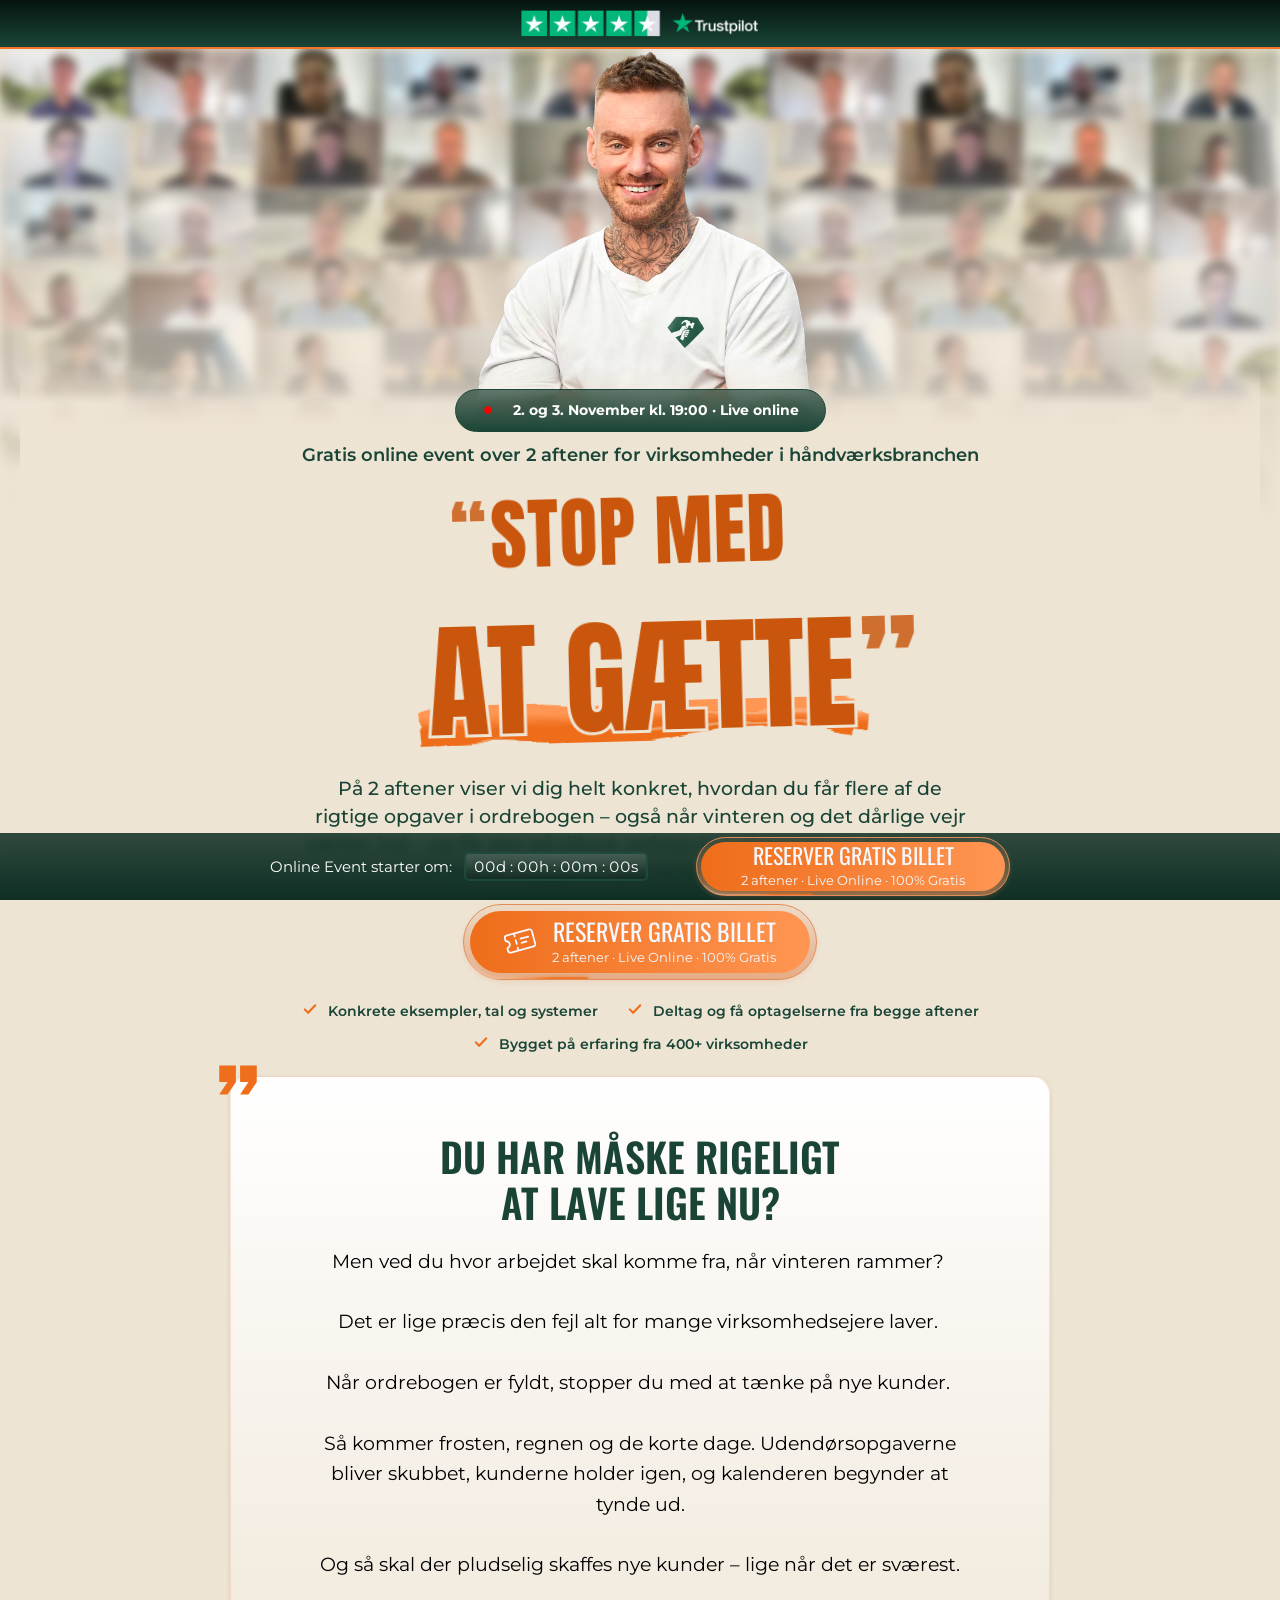
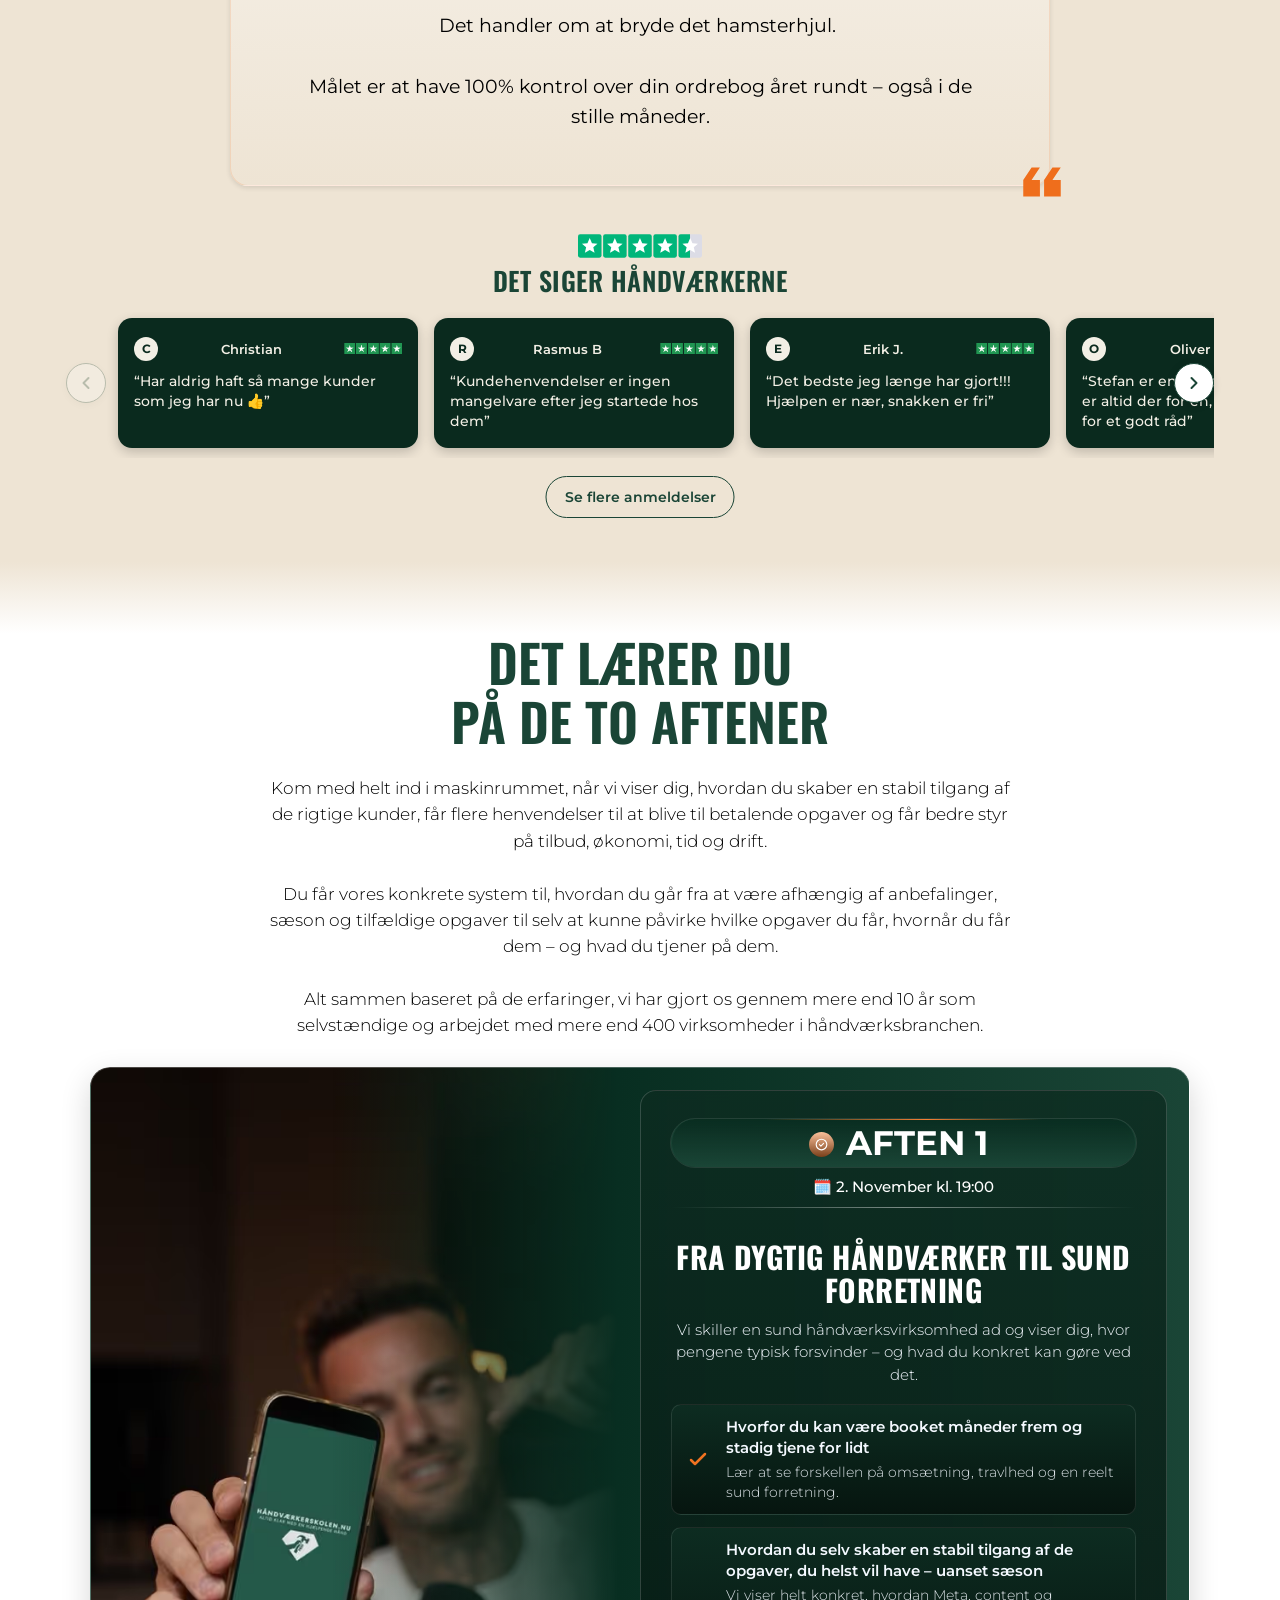
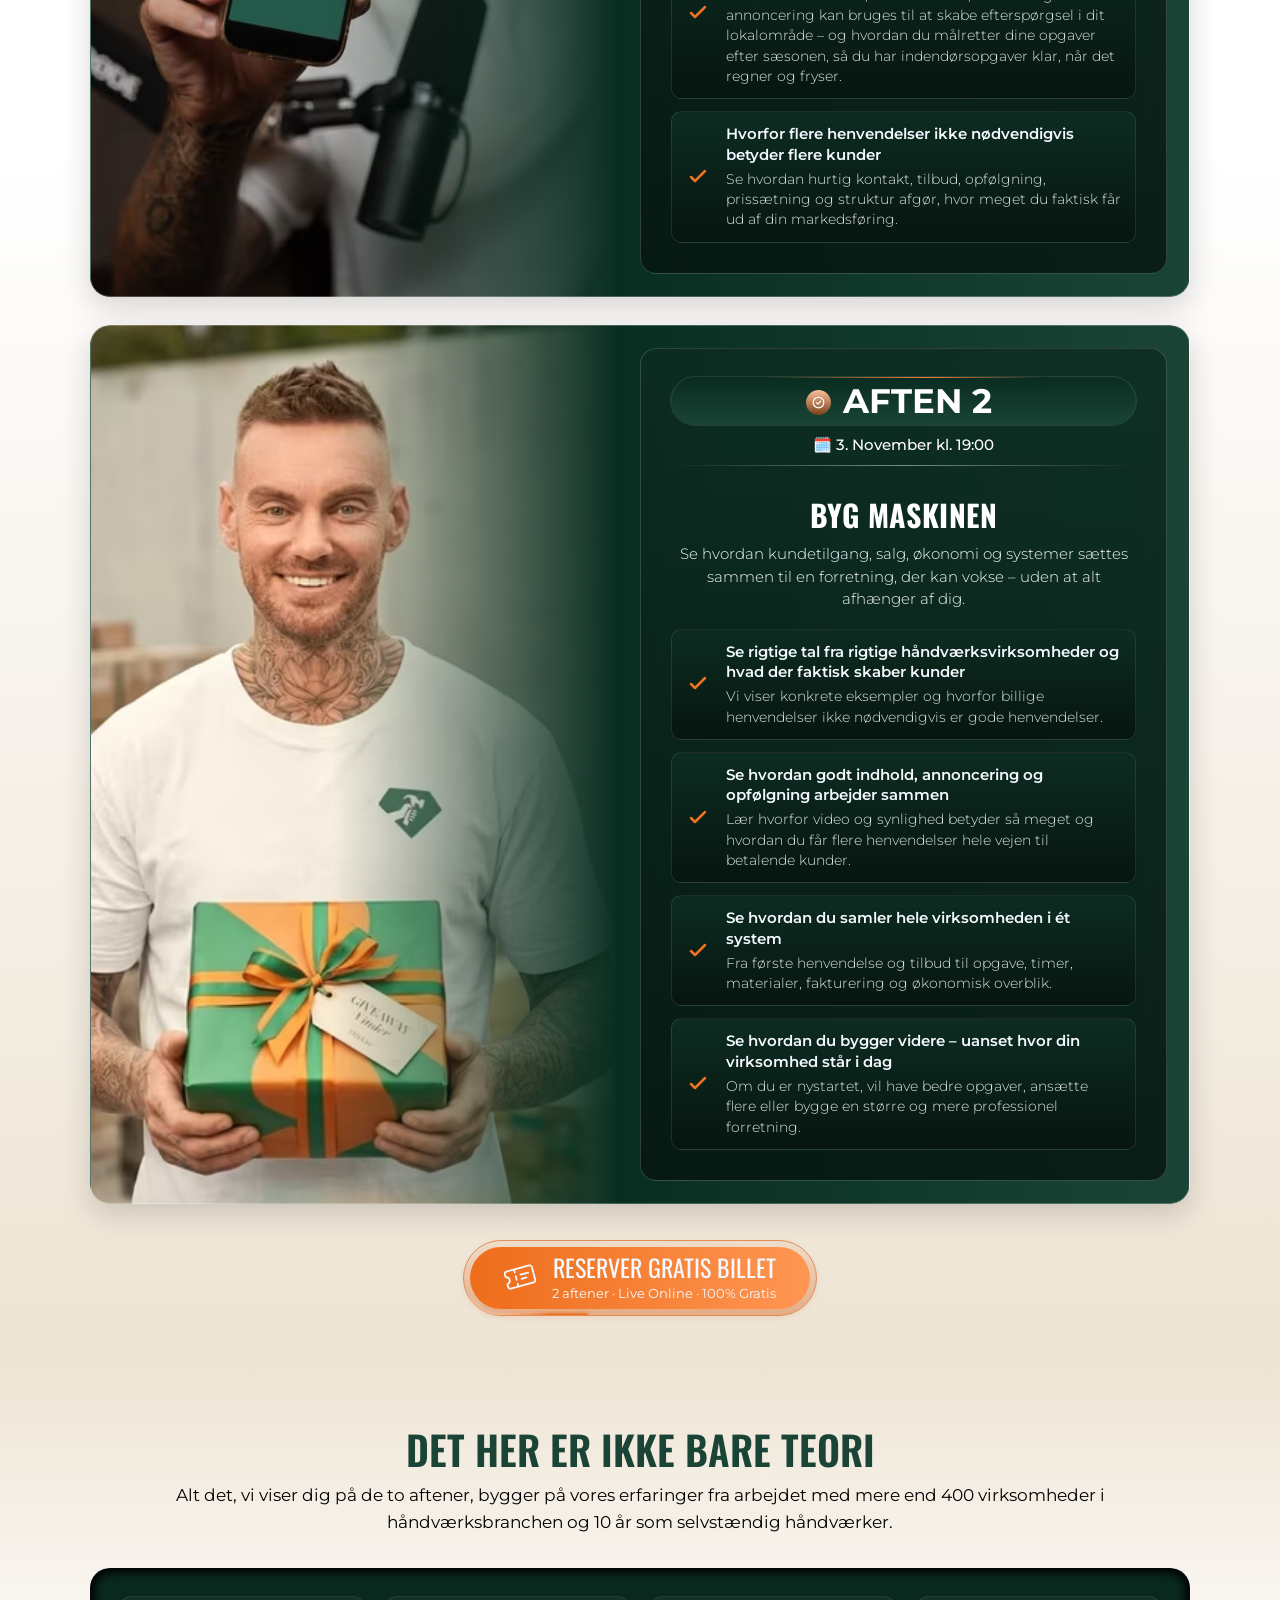
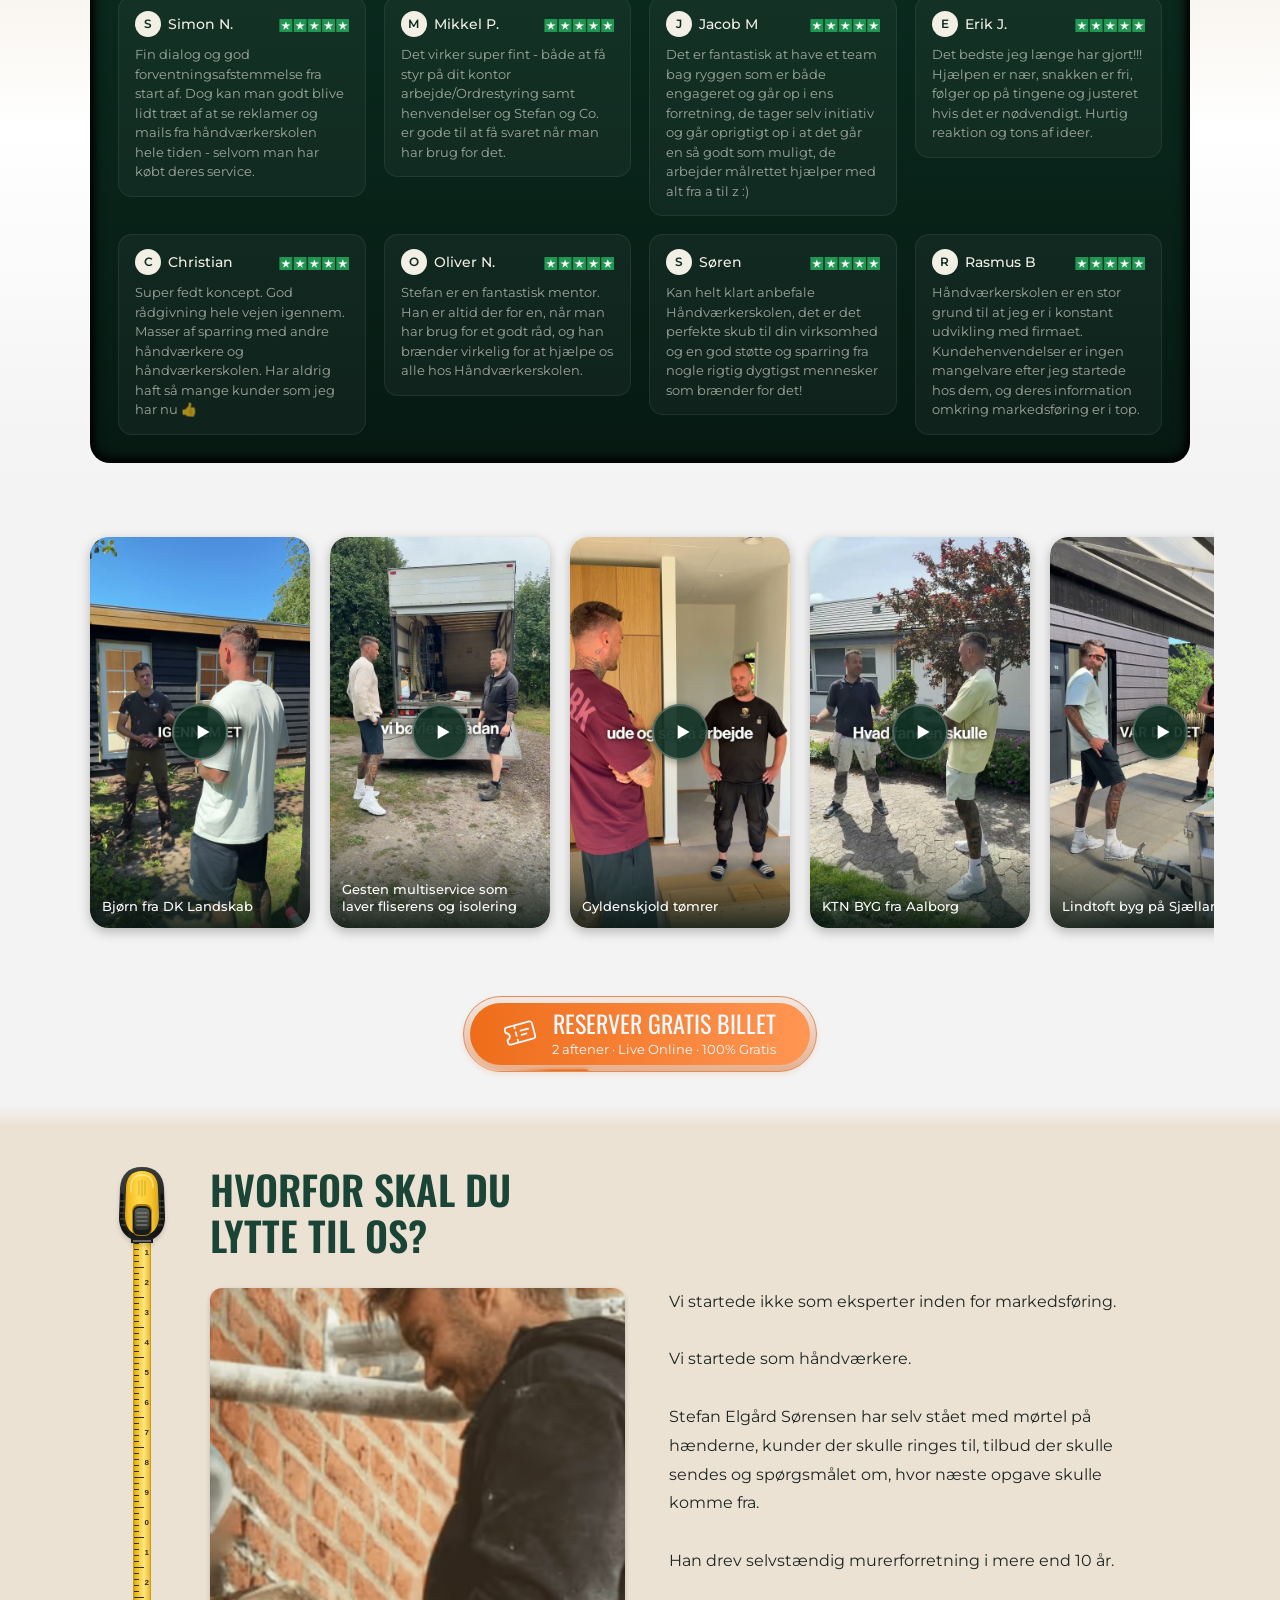
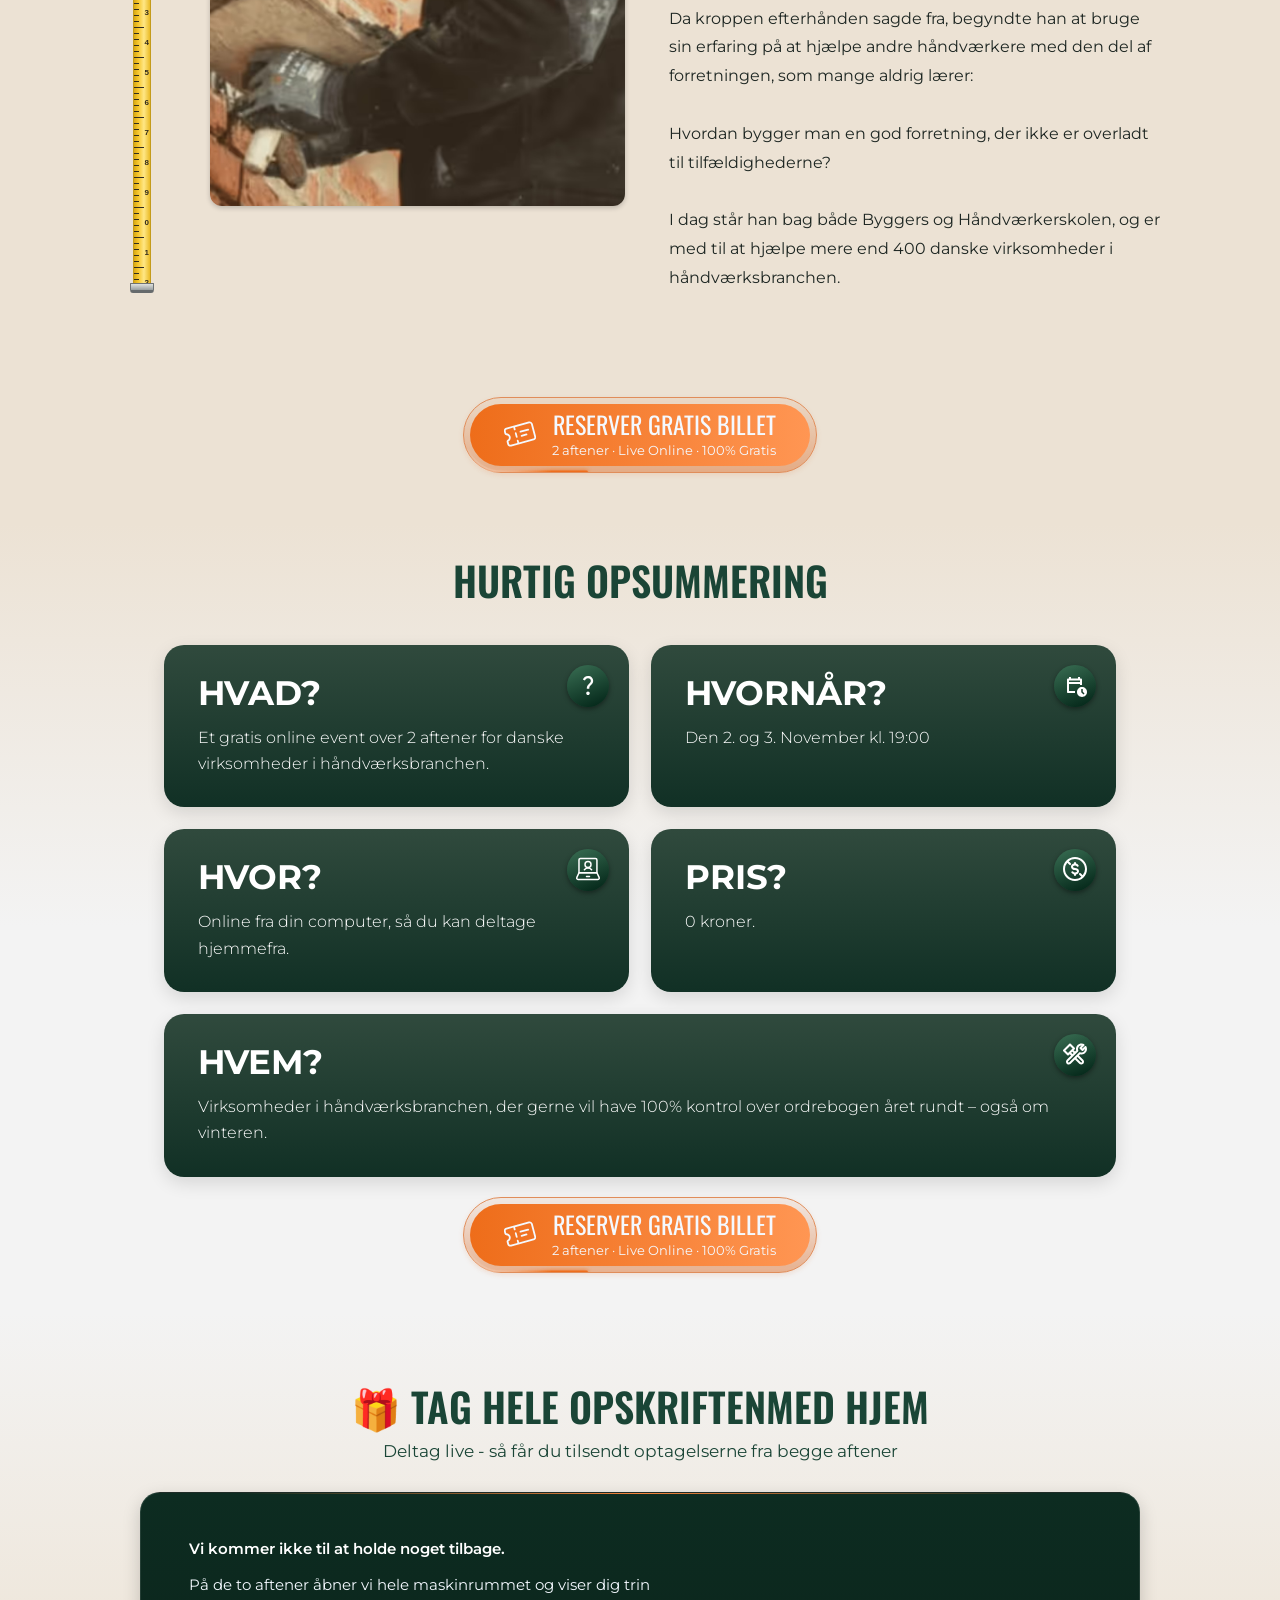
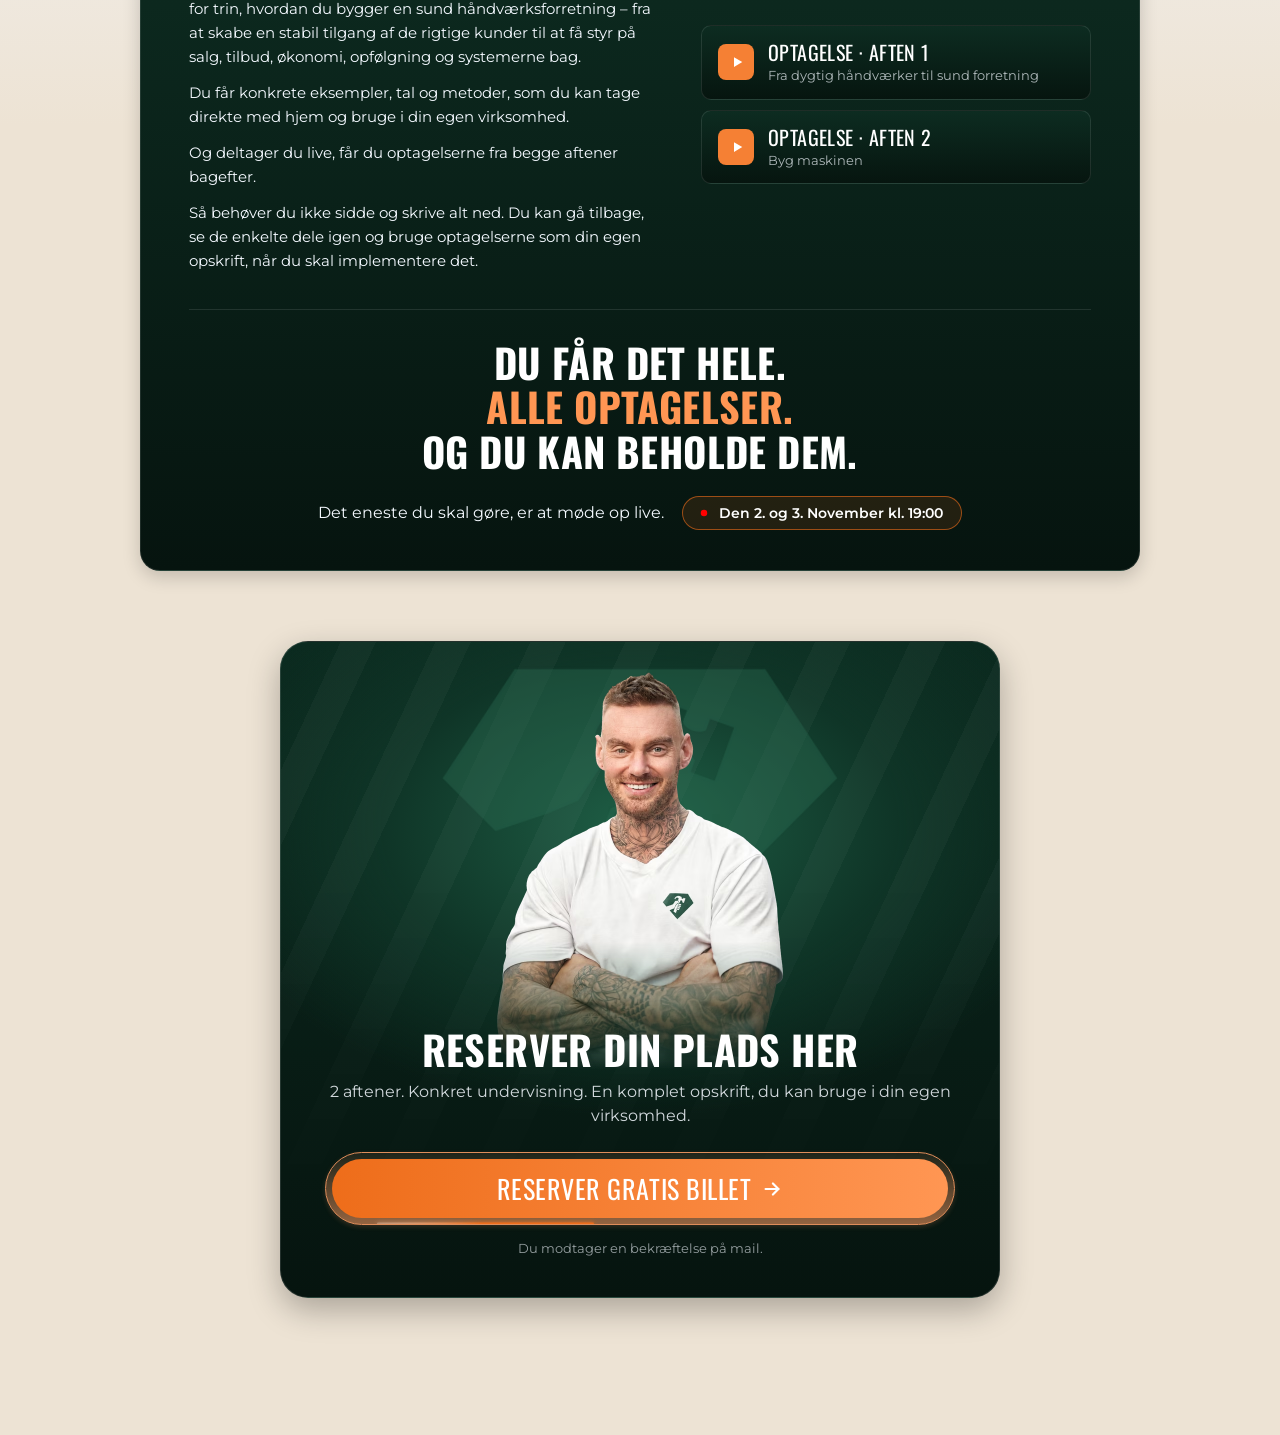
==== commit 7d3ebd0c: "Overskrift: Stop med at gætte (nyt event) Co-Authored-By: Claude Opus 5.5 <noreply@anthropic.com> Cl" ====
--- a/index.html
+++ b/index.html
@@ -2,9 +2,9 @@
 <html lang="da">
 <head>
 <meta charset="utf-8"/>
-<title>Deltag og se hvordan du får en fyldt ordrebog</title>
+<title>STOP MED AT GÆTTE – gratis online event for håndværkere</title>
 <meta content="width=device-width, initial-scale=1" name="viewport"/>
-<meta property="og:title" content="Deltag og se hvordan du får en fyldt ordrebog"/>
+<meta property="og:title" content="STOP MED AT GÆTTE – gratis online event for håndværkere"/>
 <meta property="og:image" content="https://event.haandvaerkerskolen.nu/assets/og-image.png"/>
 <link rel="canonical" href="https://event.haandvaerkerskolen.nu/"/>
 <link rel="icon" type="image/png" sizes="32x32" href="assets/6a15de2a01f4e577e7fee237_favicon-32x32.png"/>
@@ -52,14 +52,14 @@
 </div>
 </div>
 <div class="text-size-medium-8">
-<strong class="bold-text-46">STOP MED AT GÆTTE · 2. og 3. November kl. 19:00<br/>
+<strong class="bold-text-46">2. og 3. November kl. 19:00 · Live online<br/>
 </strong>
 </div>
 </div>
 <p class="hero-kicker">Gratis online event over 2 aftener for virksomheder i håndværksbranchen</p>
 <div class="div-block-297 hh-root">
-<div class="hh-sign" role="heading" aria-level="1" aria-label="“Fyld ordrebogen året rundt”">
-<span class="hh-line1" aria-hidden="true"><span class="hh-txt"><span class="hh-q">“</span>Fyld ordrebogen</span></span>
+<div class="hh-sign" role="heading" aria-level="1" aria-label="“Stop med at gætte”">
+<span class="hh-line1" aria-hidden="true"><span class="hh-txt"><span class="hh-q">“</span>Stop med</span></span>
 <span class="hh-line2" aria-hidden="true">
 <svg class="hh-swipe" viewBox="0 0 420 30" preserveAspectRatio="none" aria-hidden="true" focusable="false" xmlns="http://www.w3.org/2000/svg">
 <defs>
@@ -76,7 +76,7 @@
 <path class="hh-p hh-b2" pathLength="1" d="M 268 12 C 320 10, 370 11, 411 13" stroke="#eee4d4" stroke-width="1.2" opacity=".32"/>
 </g>
 </svg>
-<span class="hh-txt">året rundt<span class="hh-q">”</span></span>
+<span class="hh-txt">at gætte<span class="hh-q">”</span></span>
 </span>
 </div>
 </div>
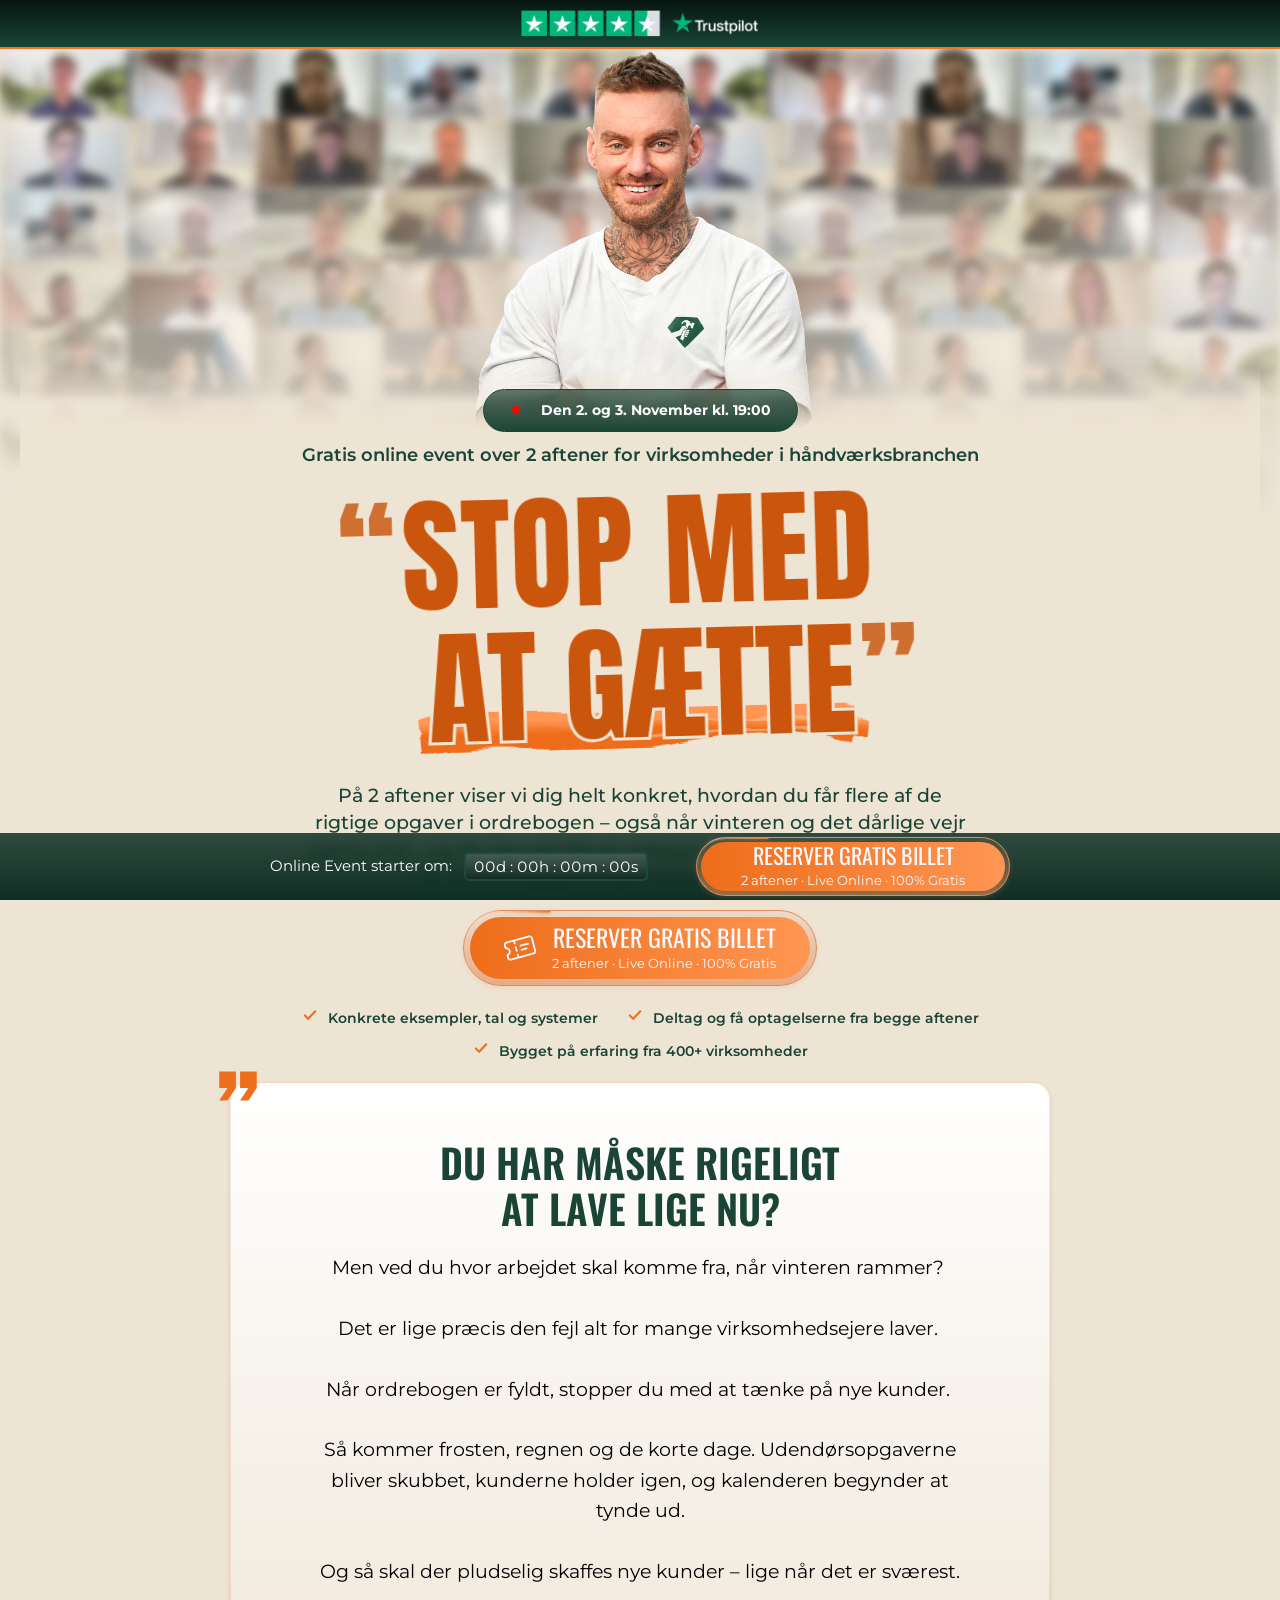
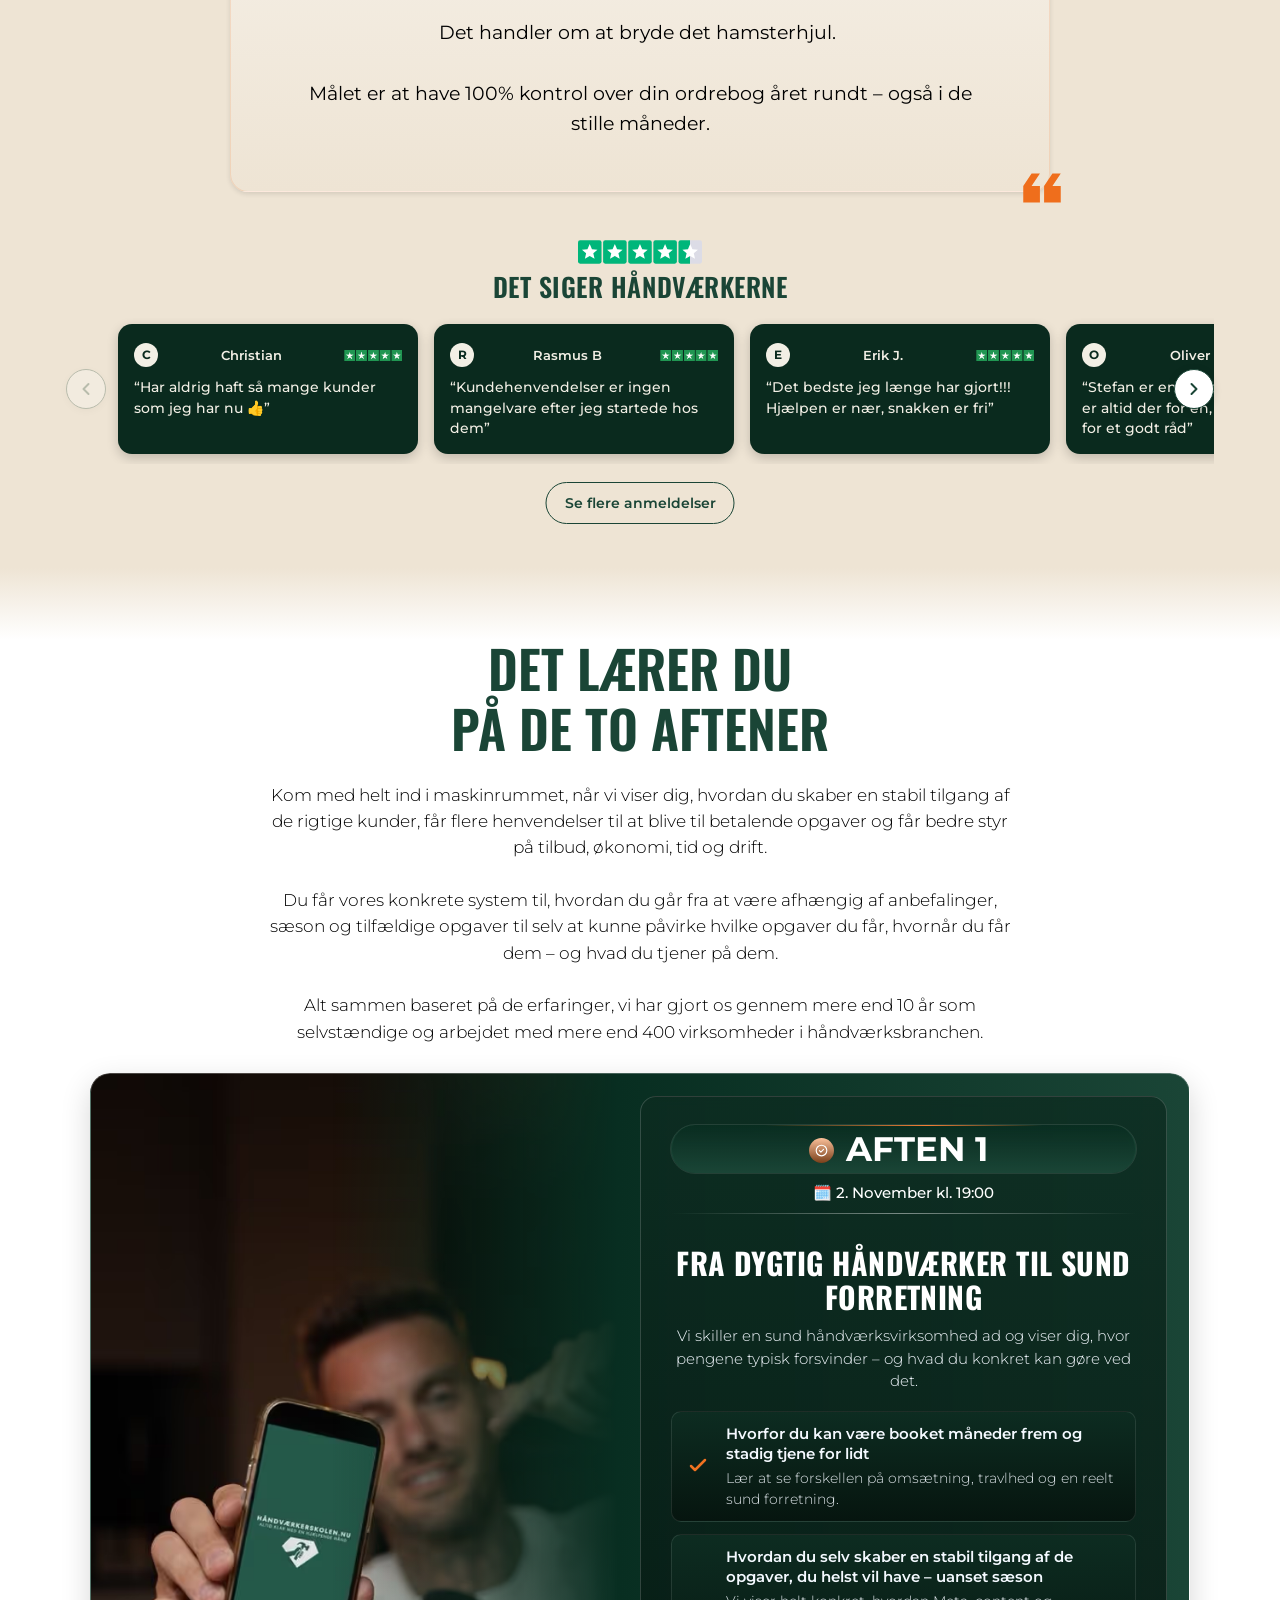
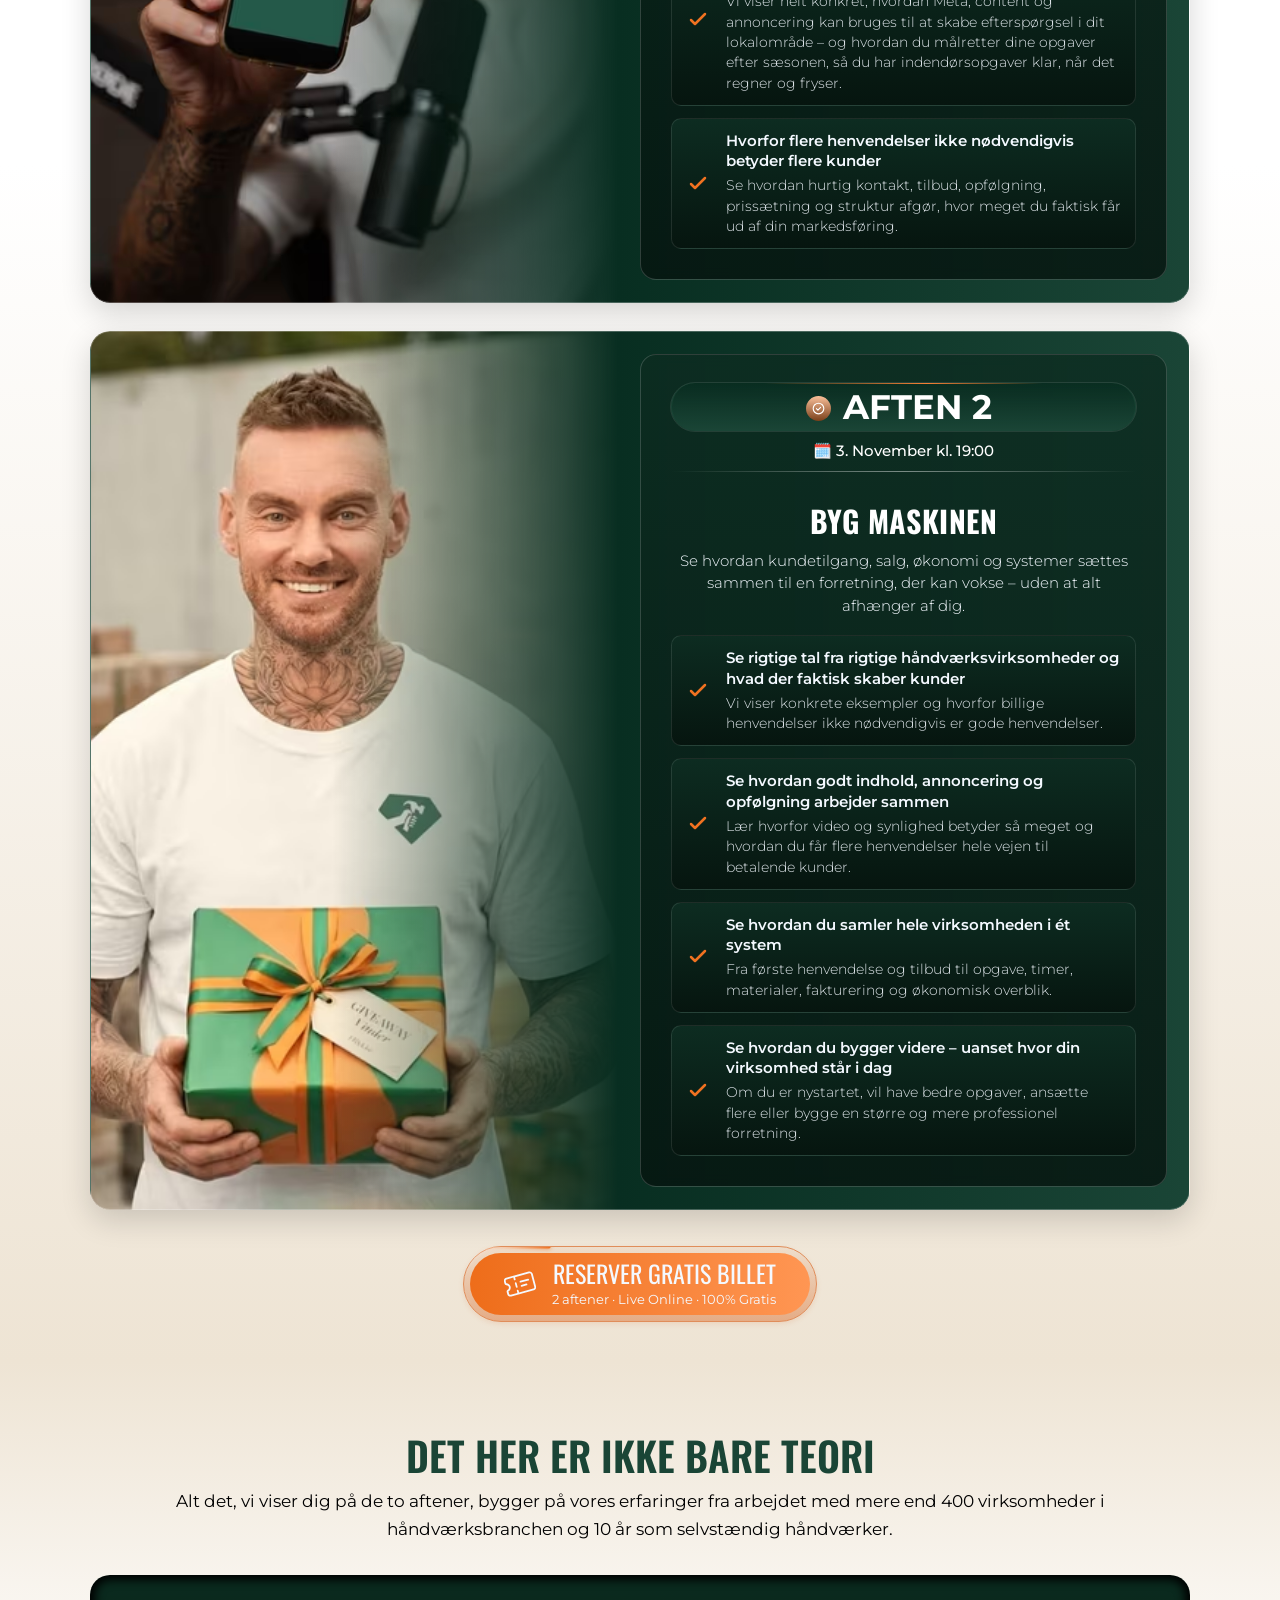
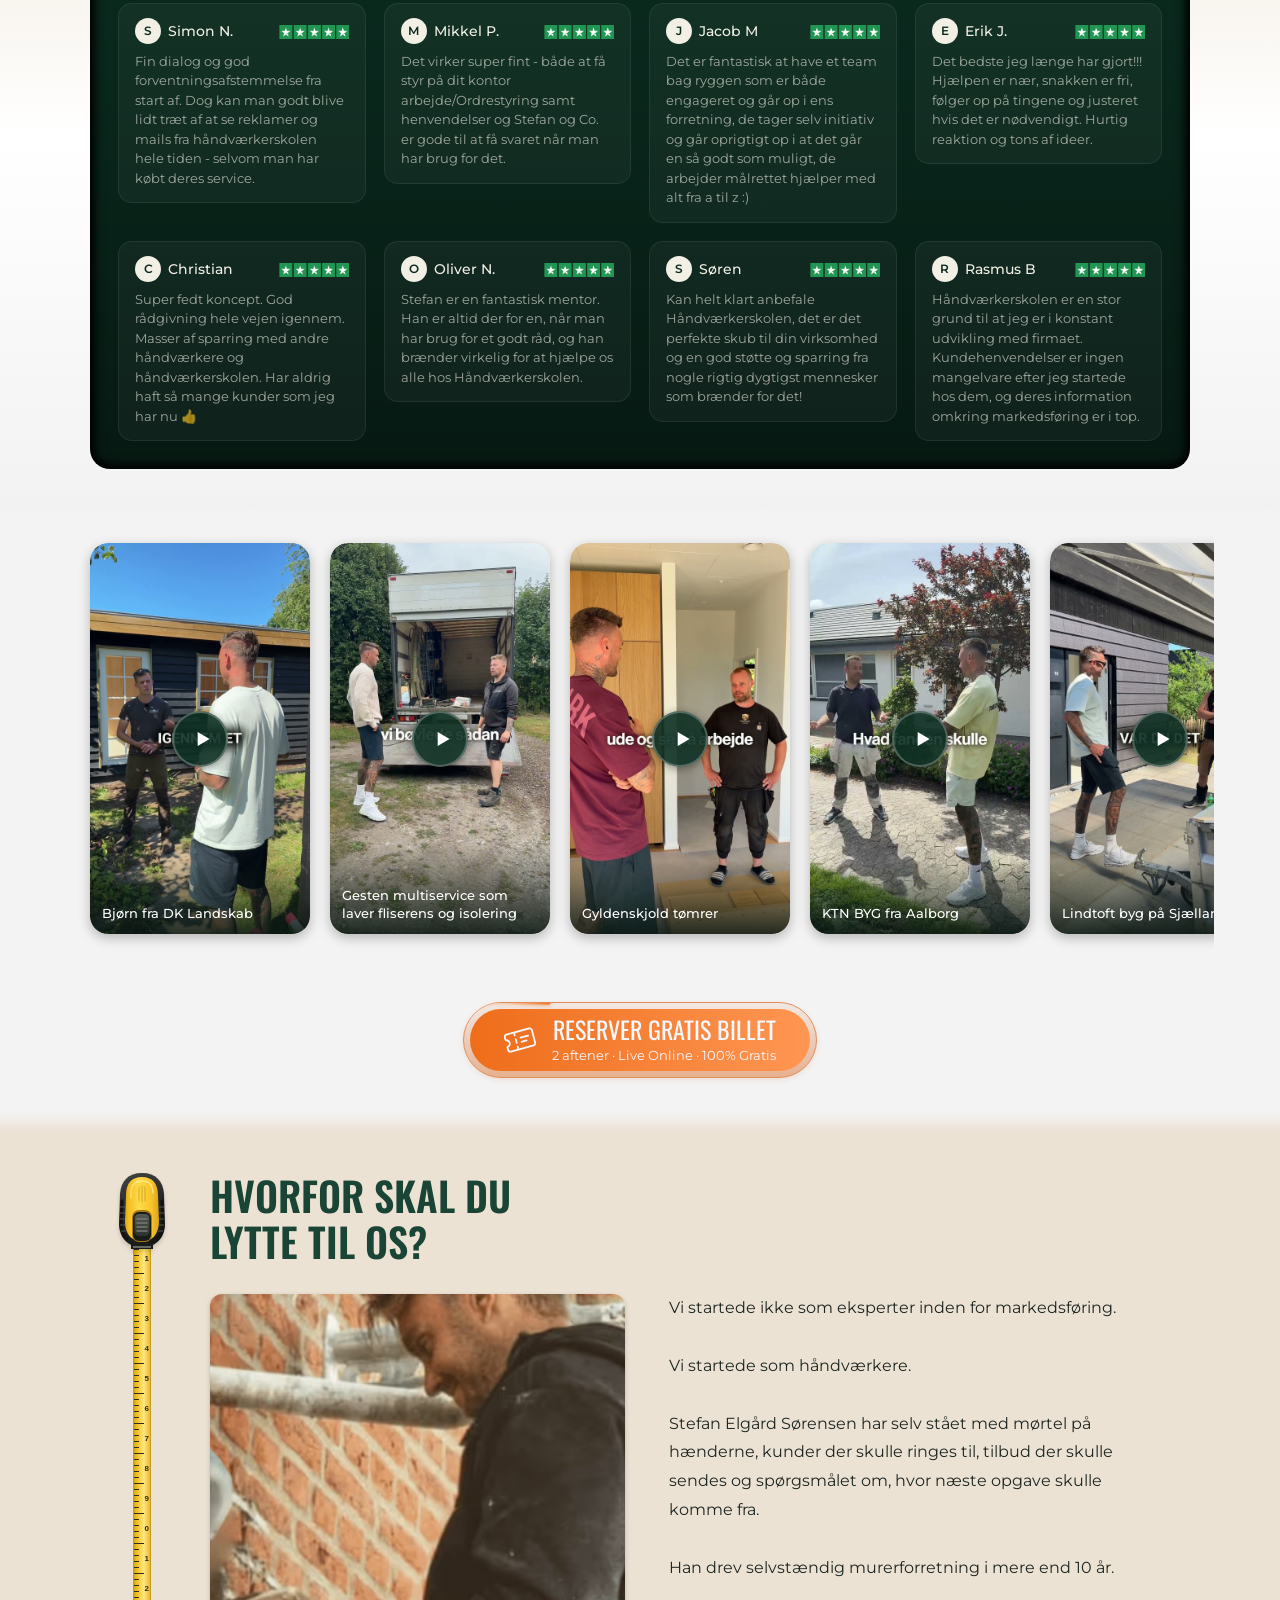
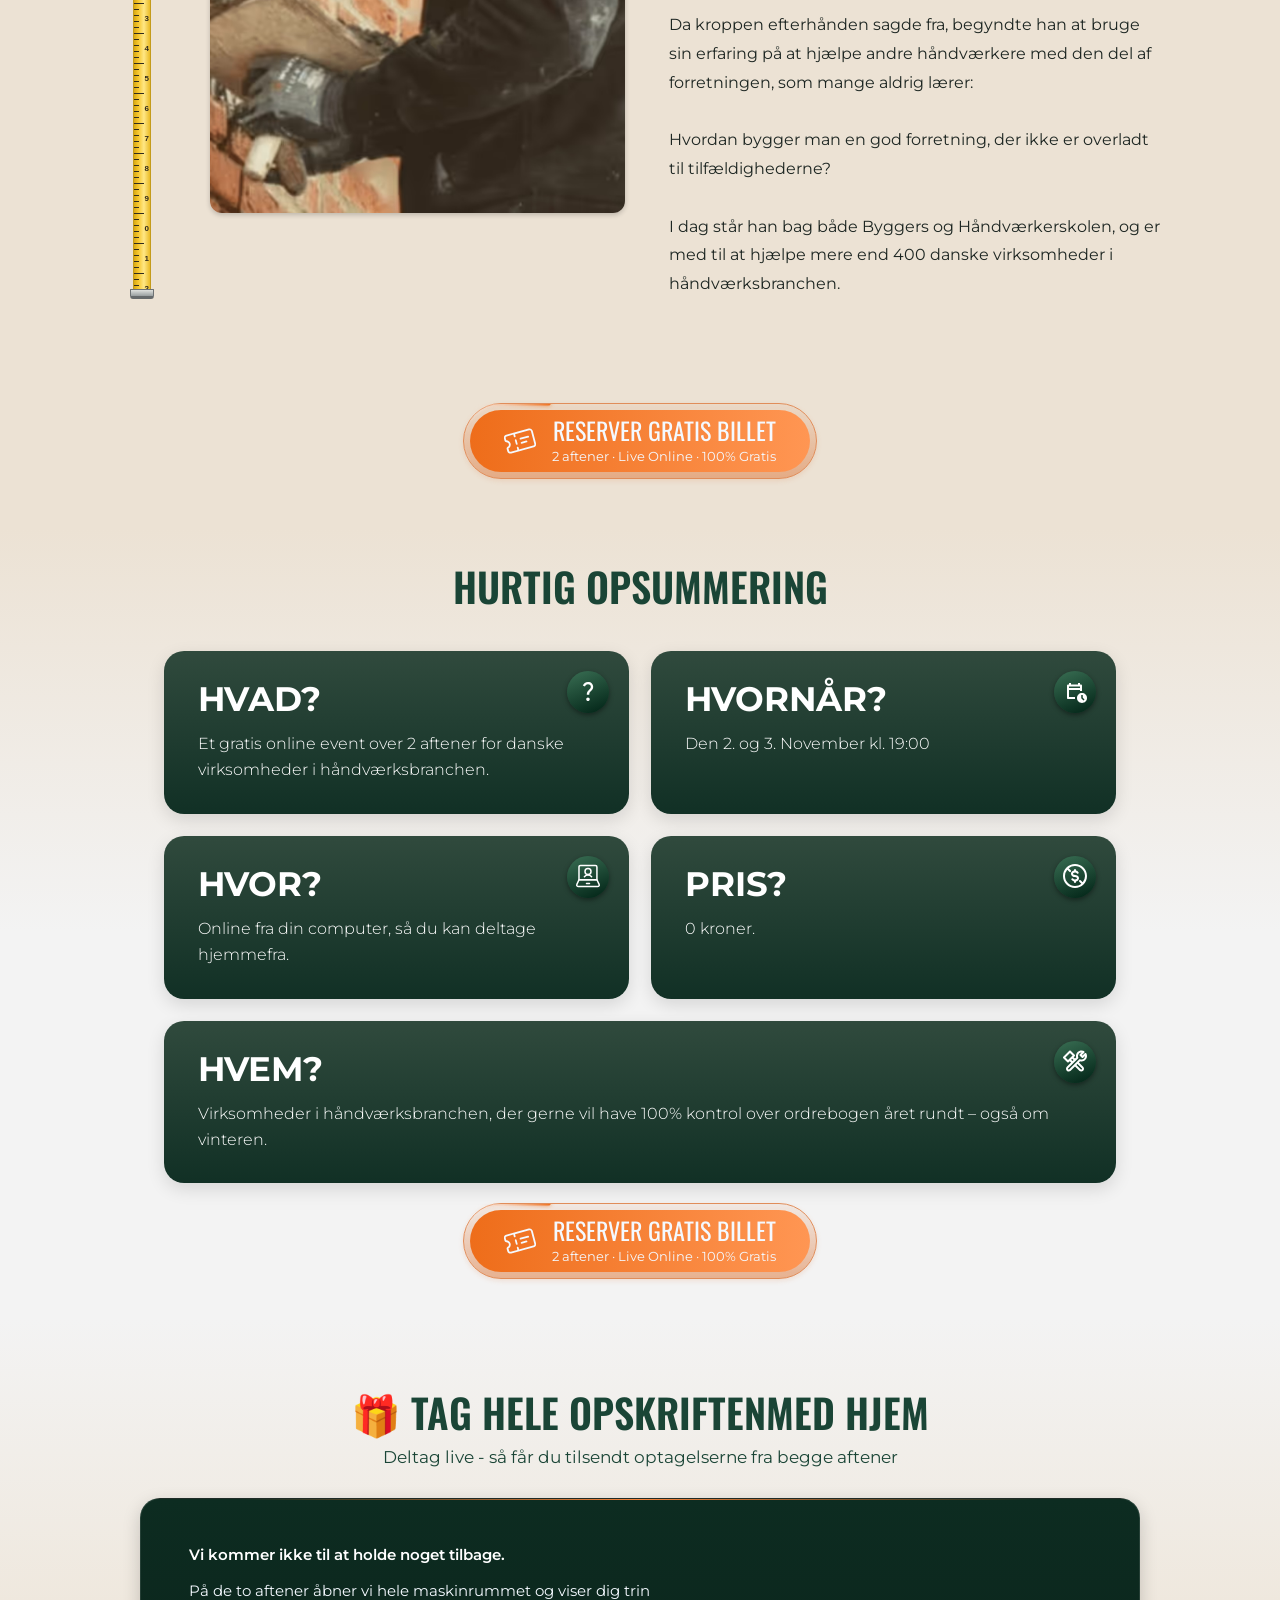
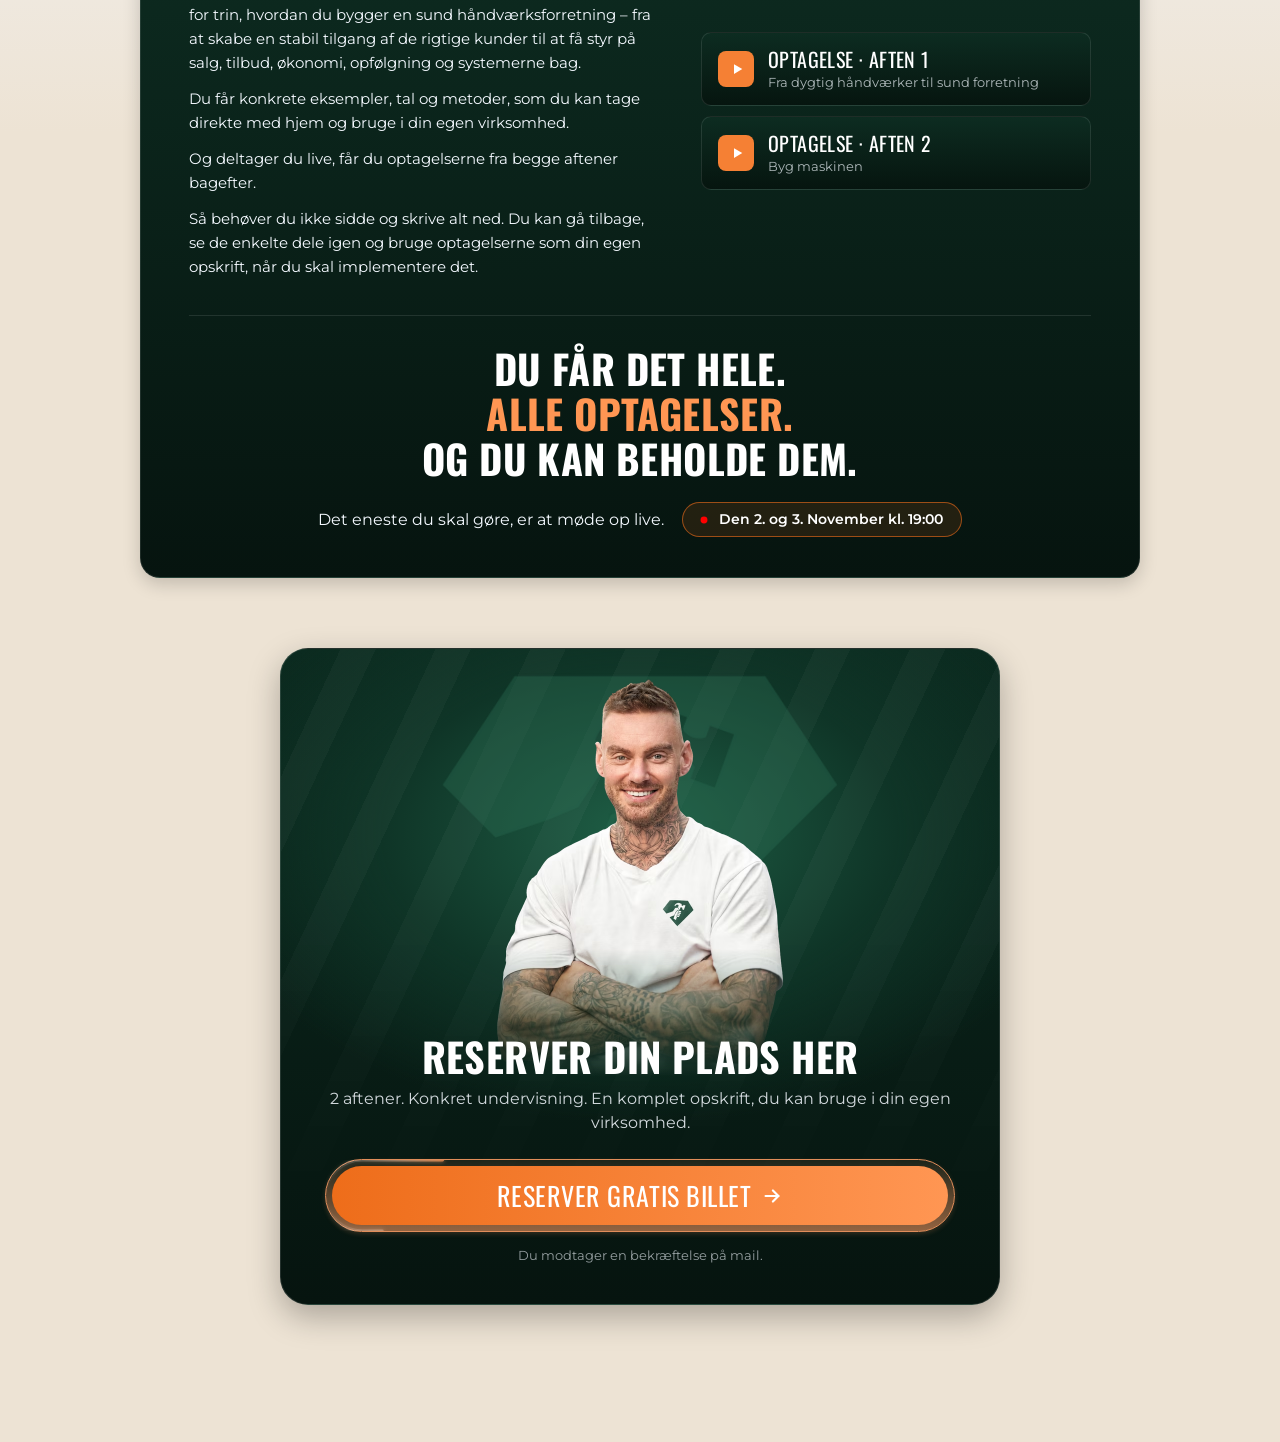
==== commit 55a5106d: "Badge: Den 2. og 3. November kl. 19:00 Co-Authored-By: Claude Opus 5.5 <noreply@anthropic.com> Claud" ====
--- a/index.html
+++ b/index.html
@@ -52,7 +52,7 @@
 </div>
 </div>
 <div class="text-size-medium-8">
-<strong class="bold-text-46">2. og 3. November kl. 19:00 · Live online<br/>
+<strong class="bold-text-46">Den 2. og 3. November kl. 19:00<br/>
 </strong>
 </div>
 </div>
--- a/css/custom.css
+++ b/css/custom.css
@@ -793,3 +793,7 @@
   .bold-text-17.sticky { font-size: 19px; }
 }
 
+
+/* "Stop med / at gætte" (23 Oct 2026): begge linjer samme størrelse, tættere linjeafstand */
+.hh-line1 { font-size: calc(var(--hh-s) * var(--hh-k)); line-height: 1; }
+.hh-line2 { margin-top: .04em; }
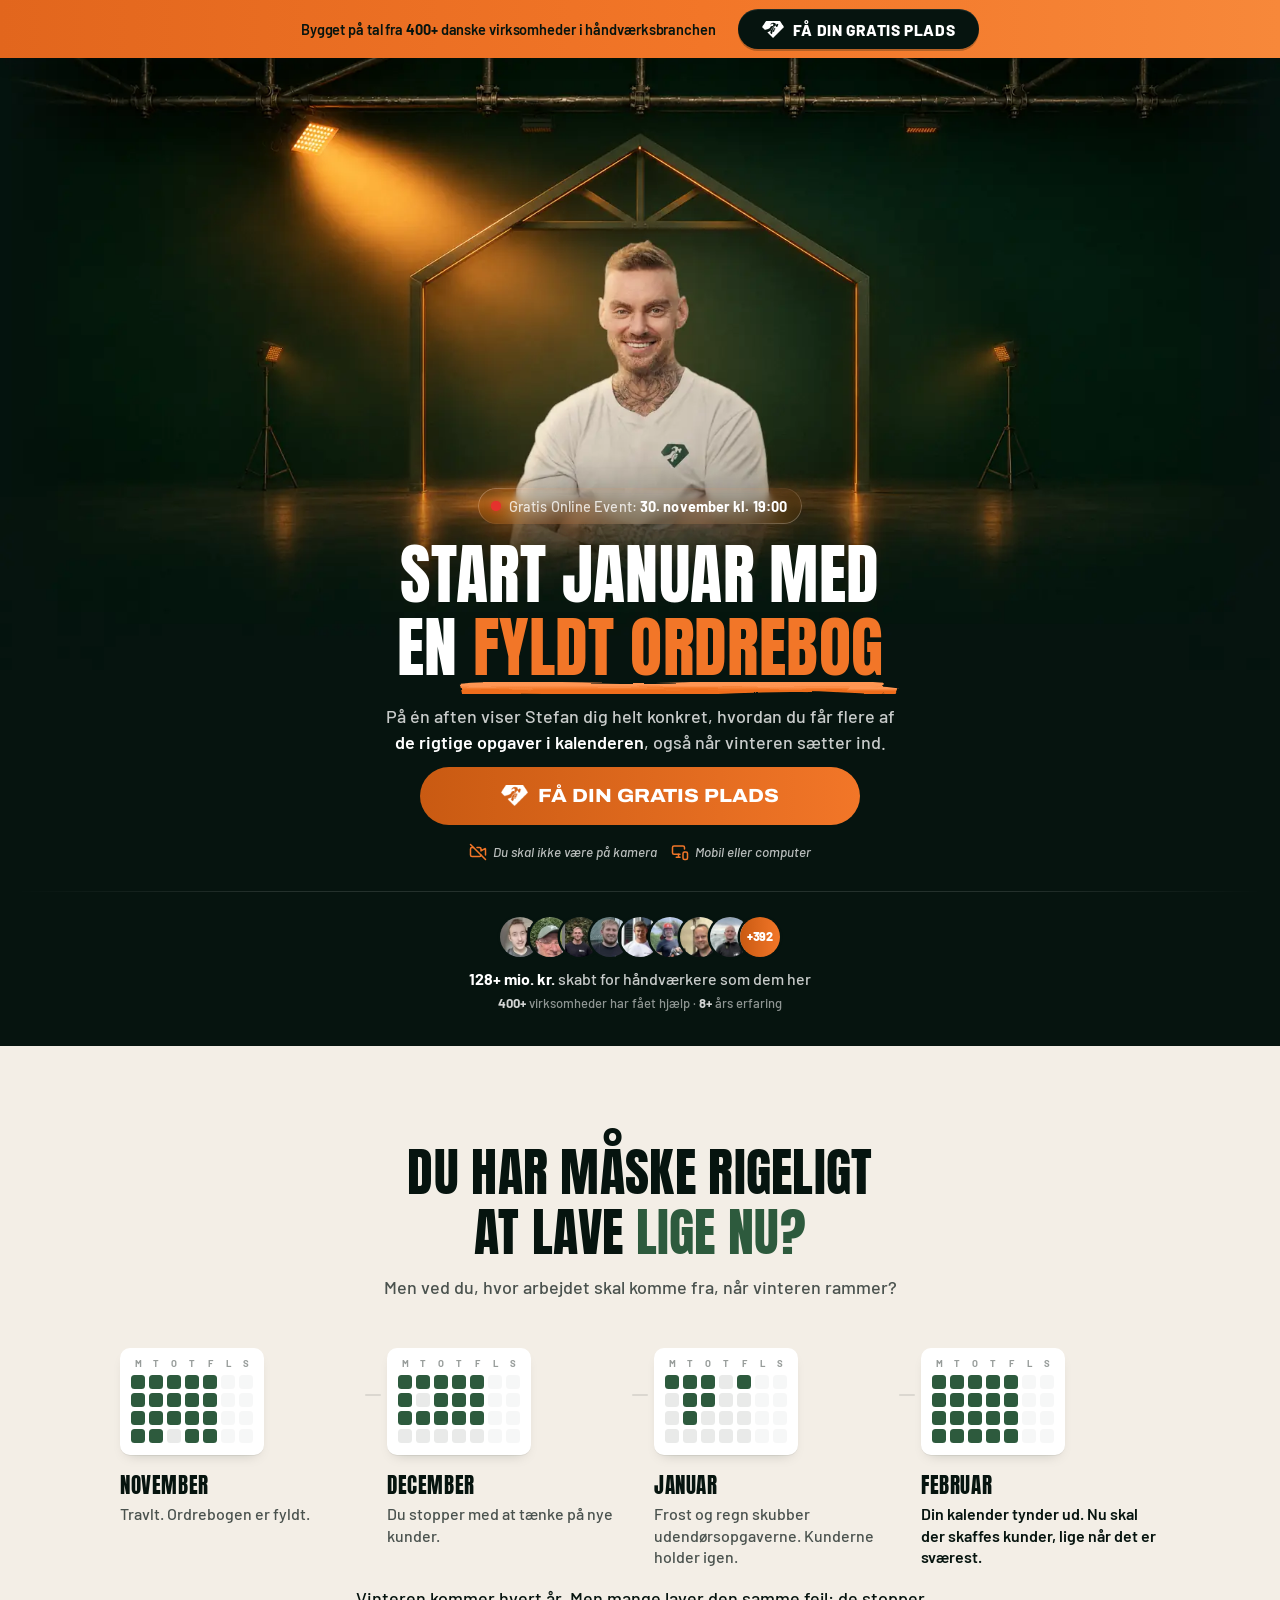
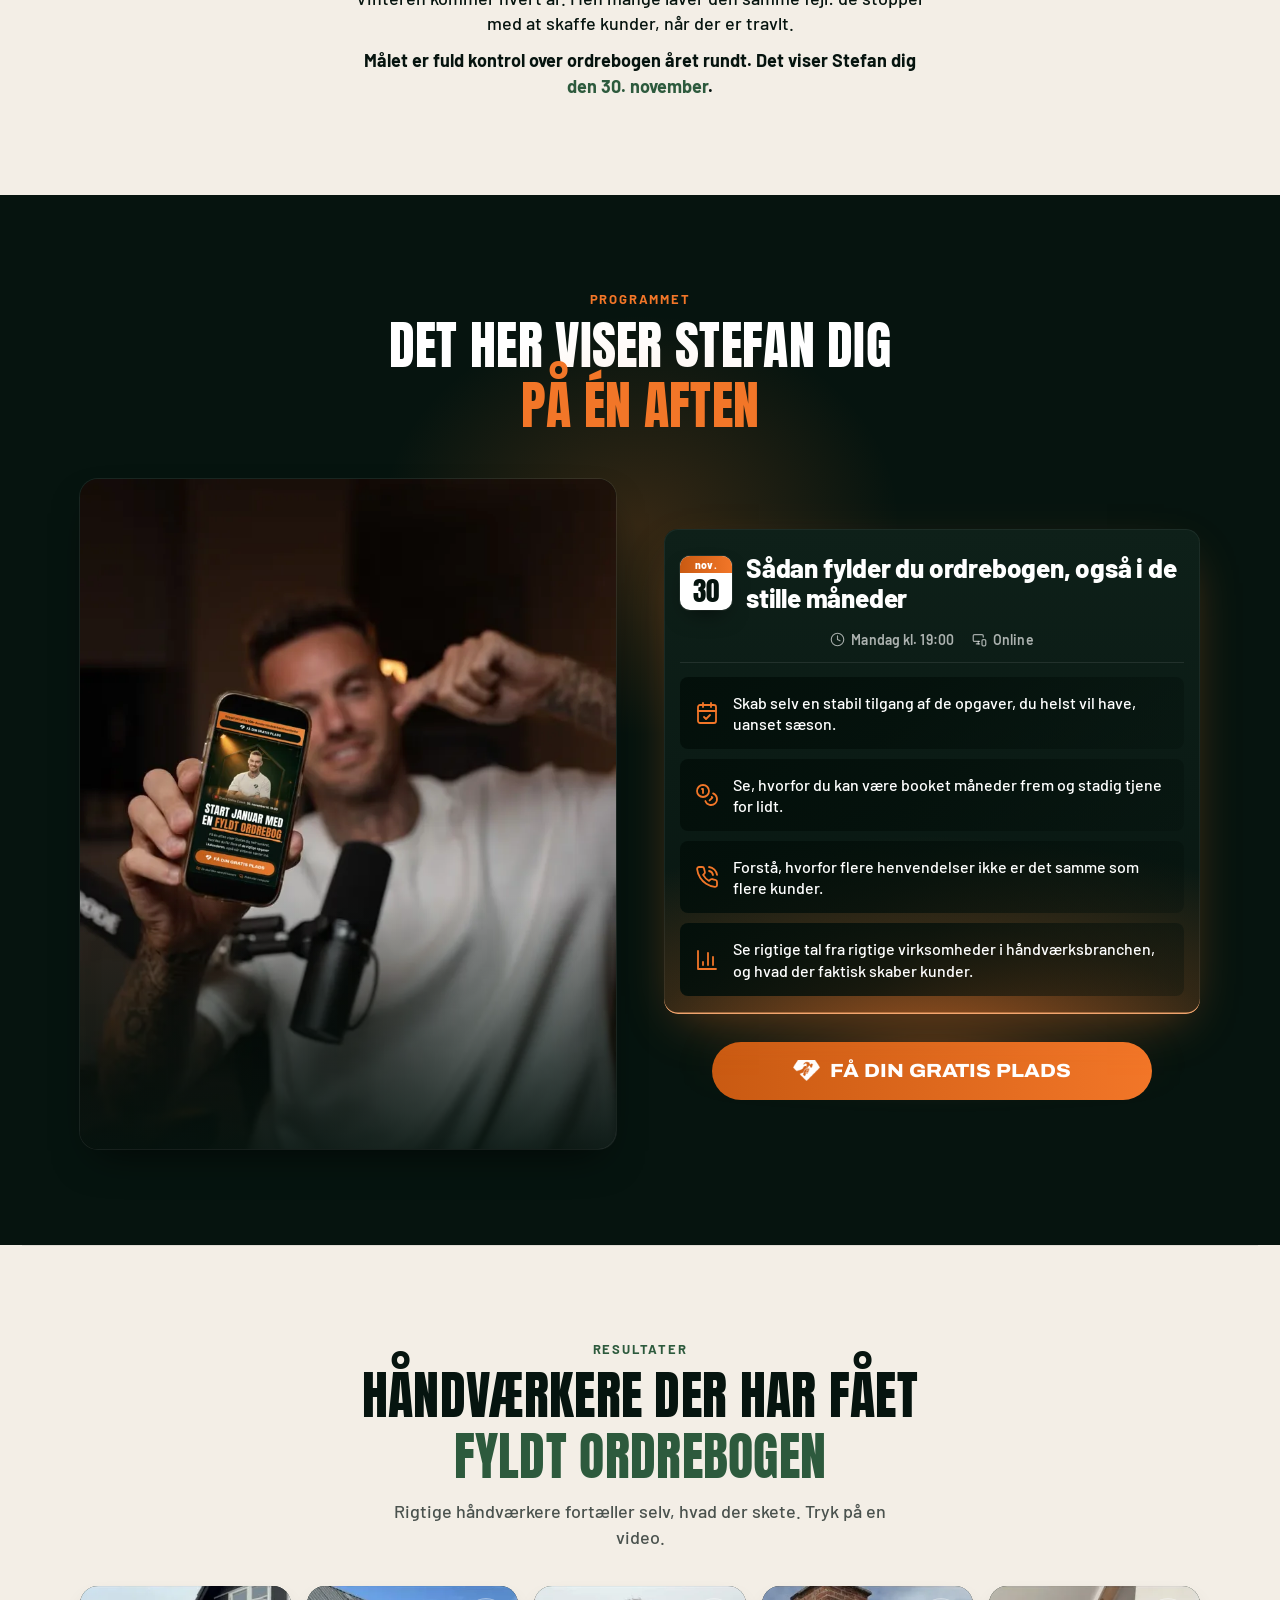
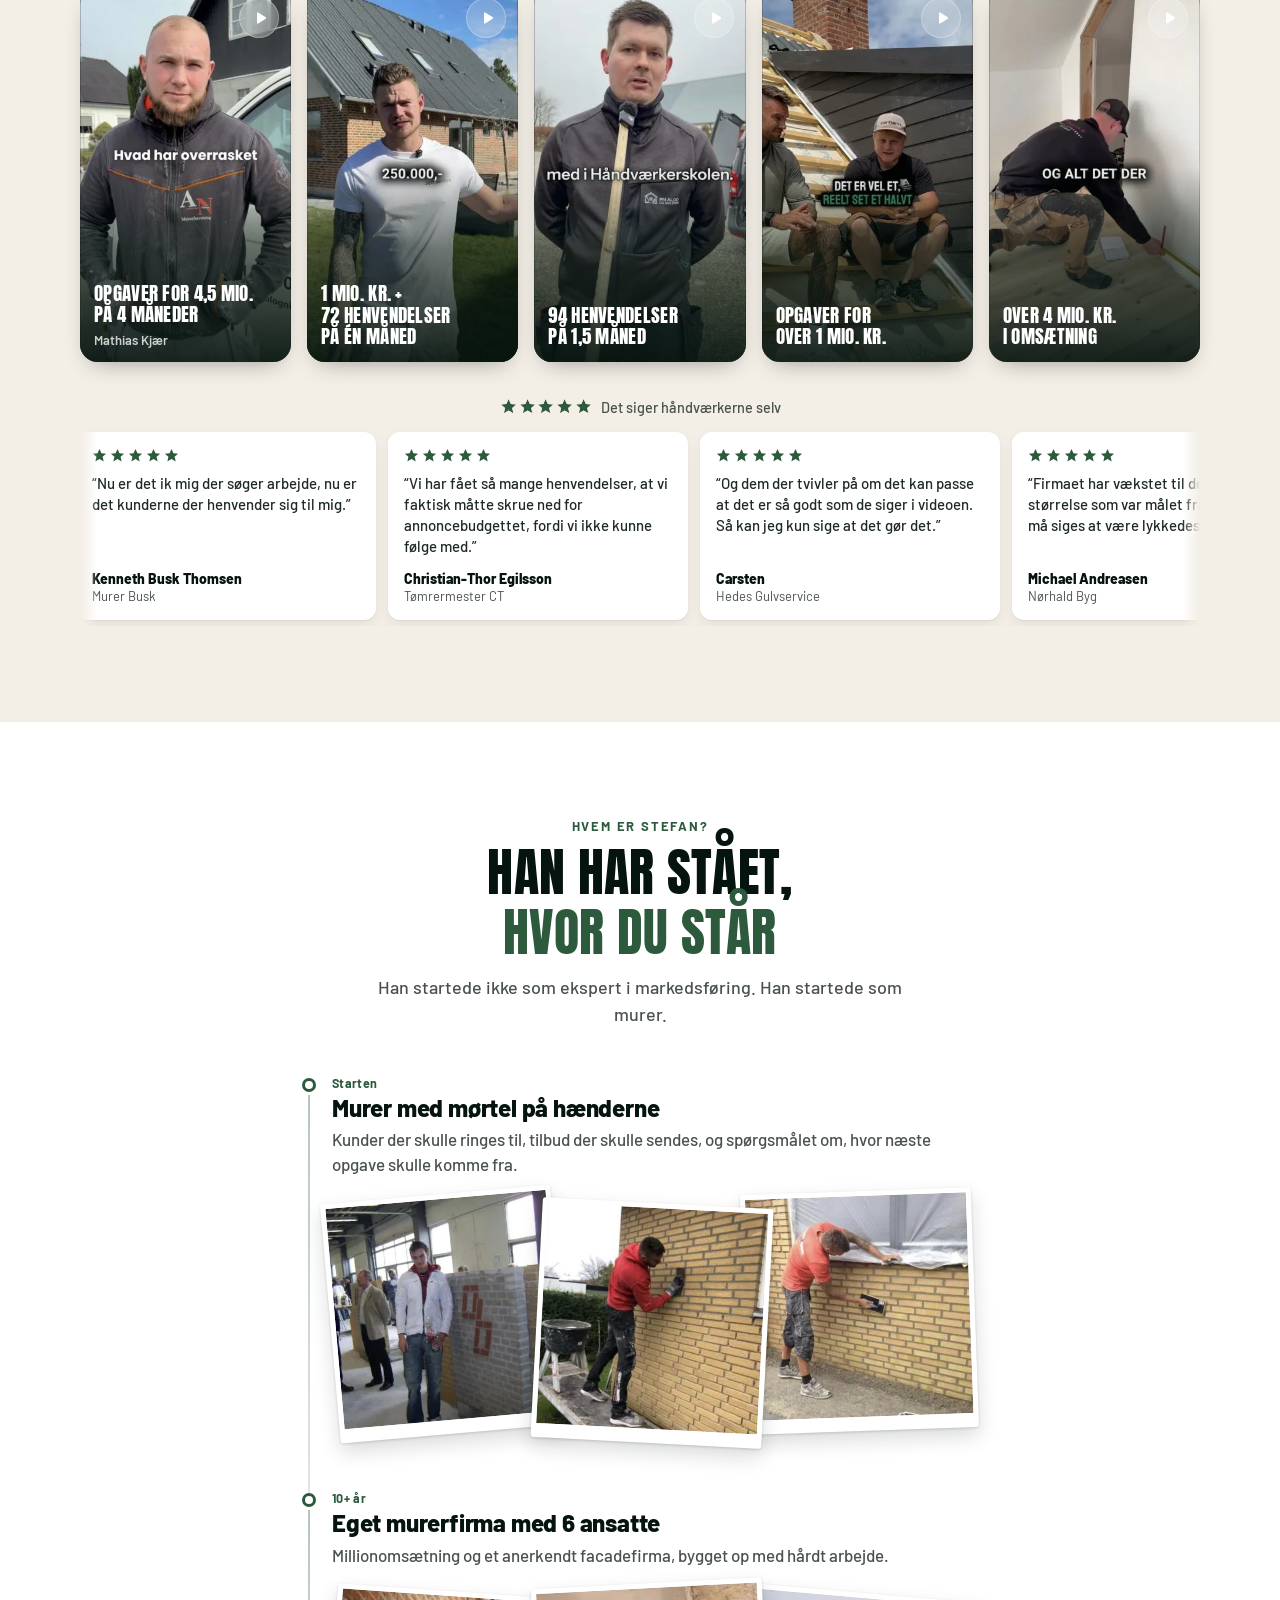
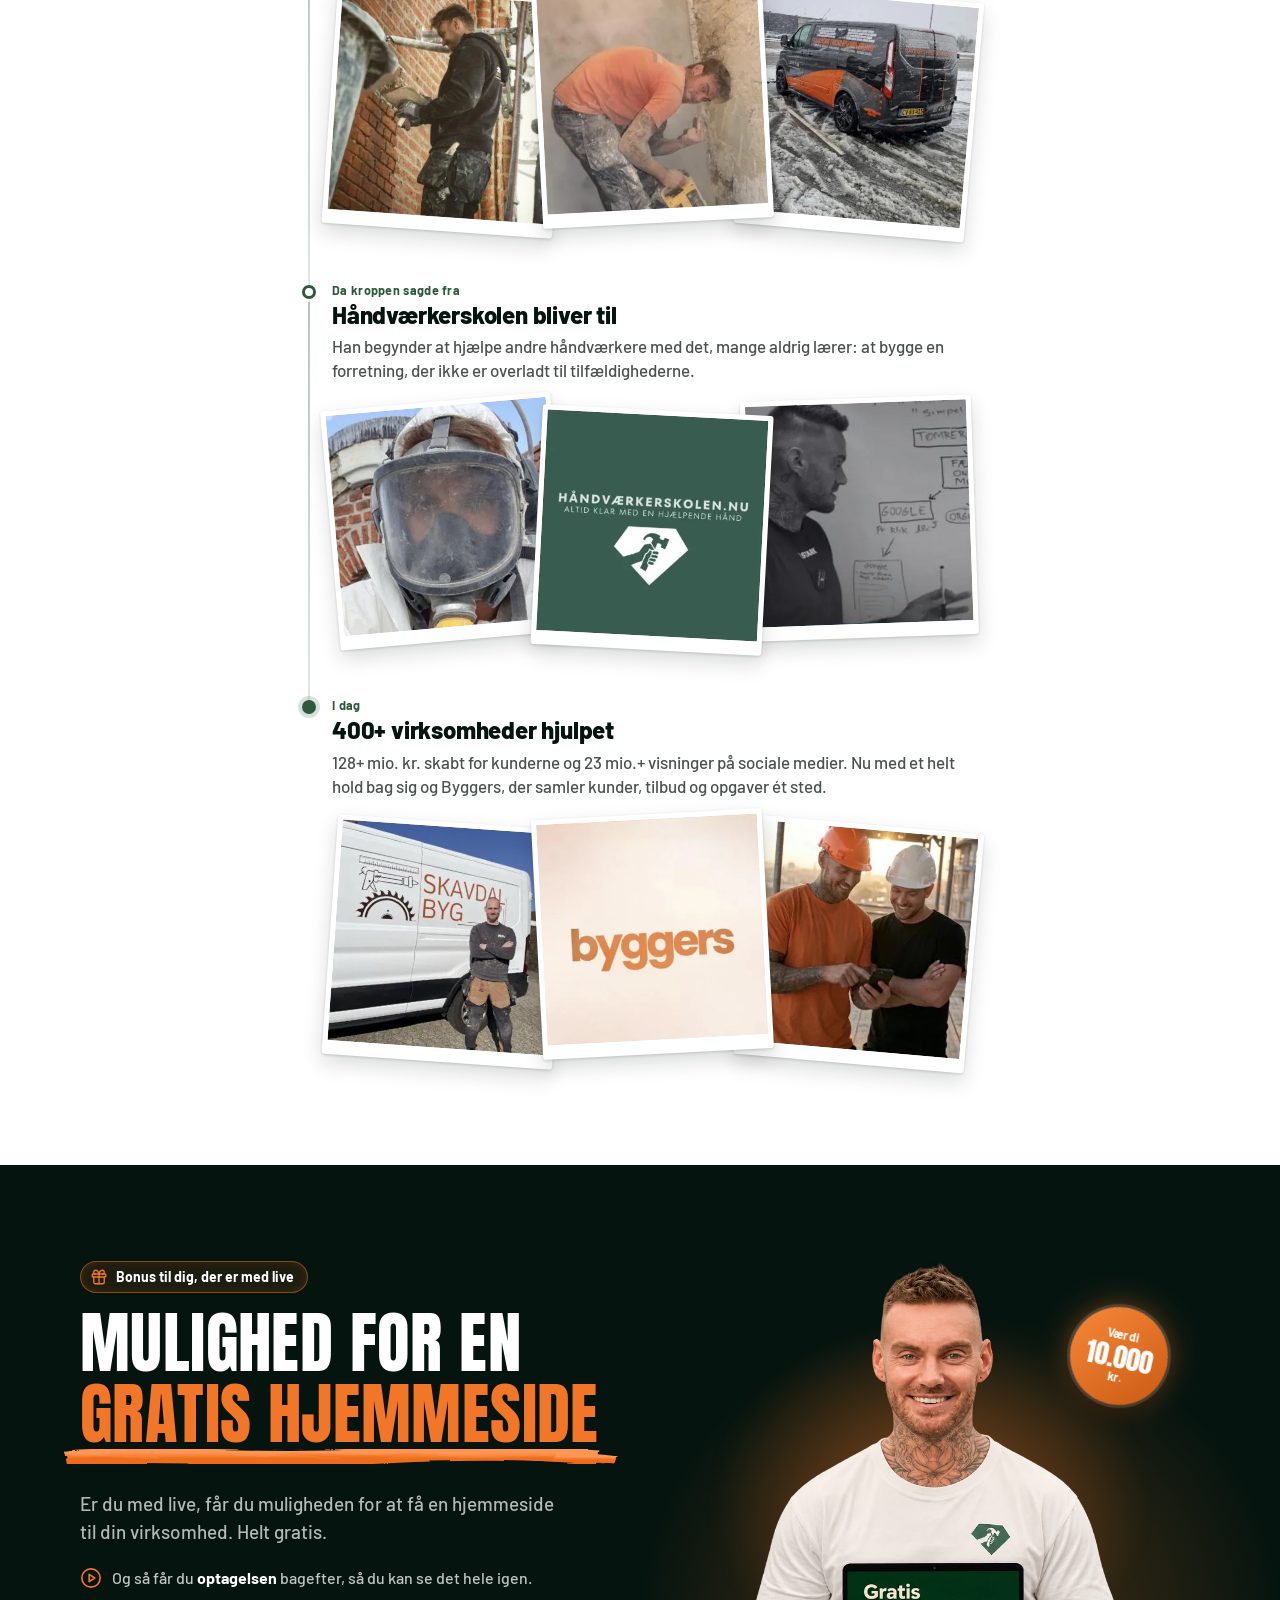
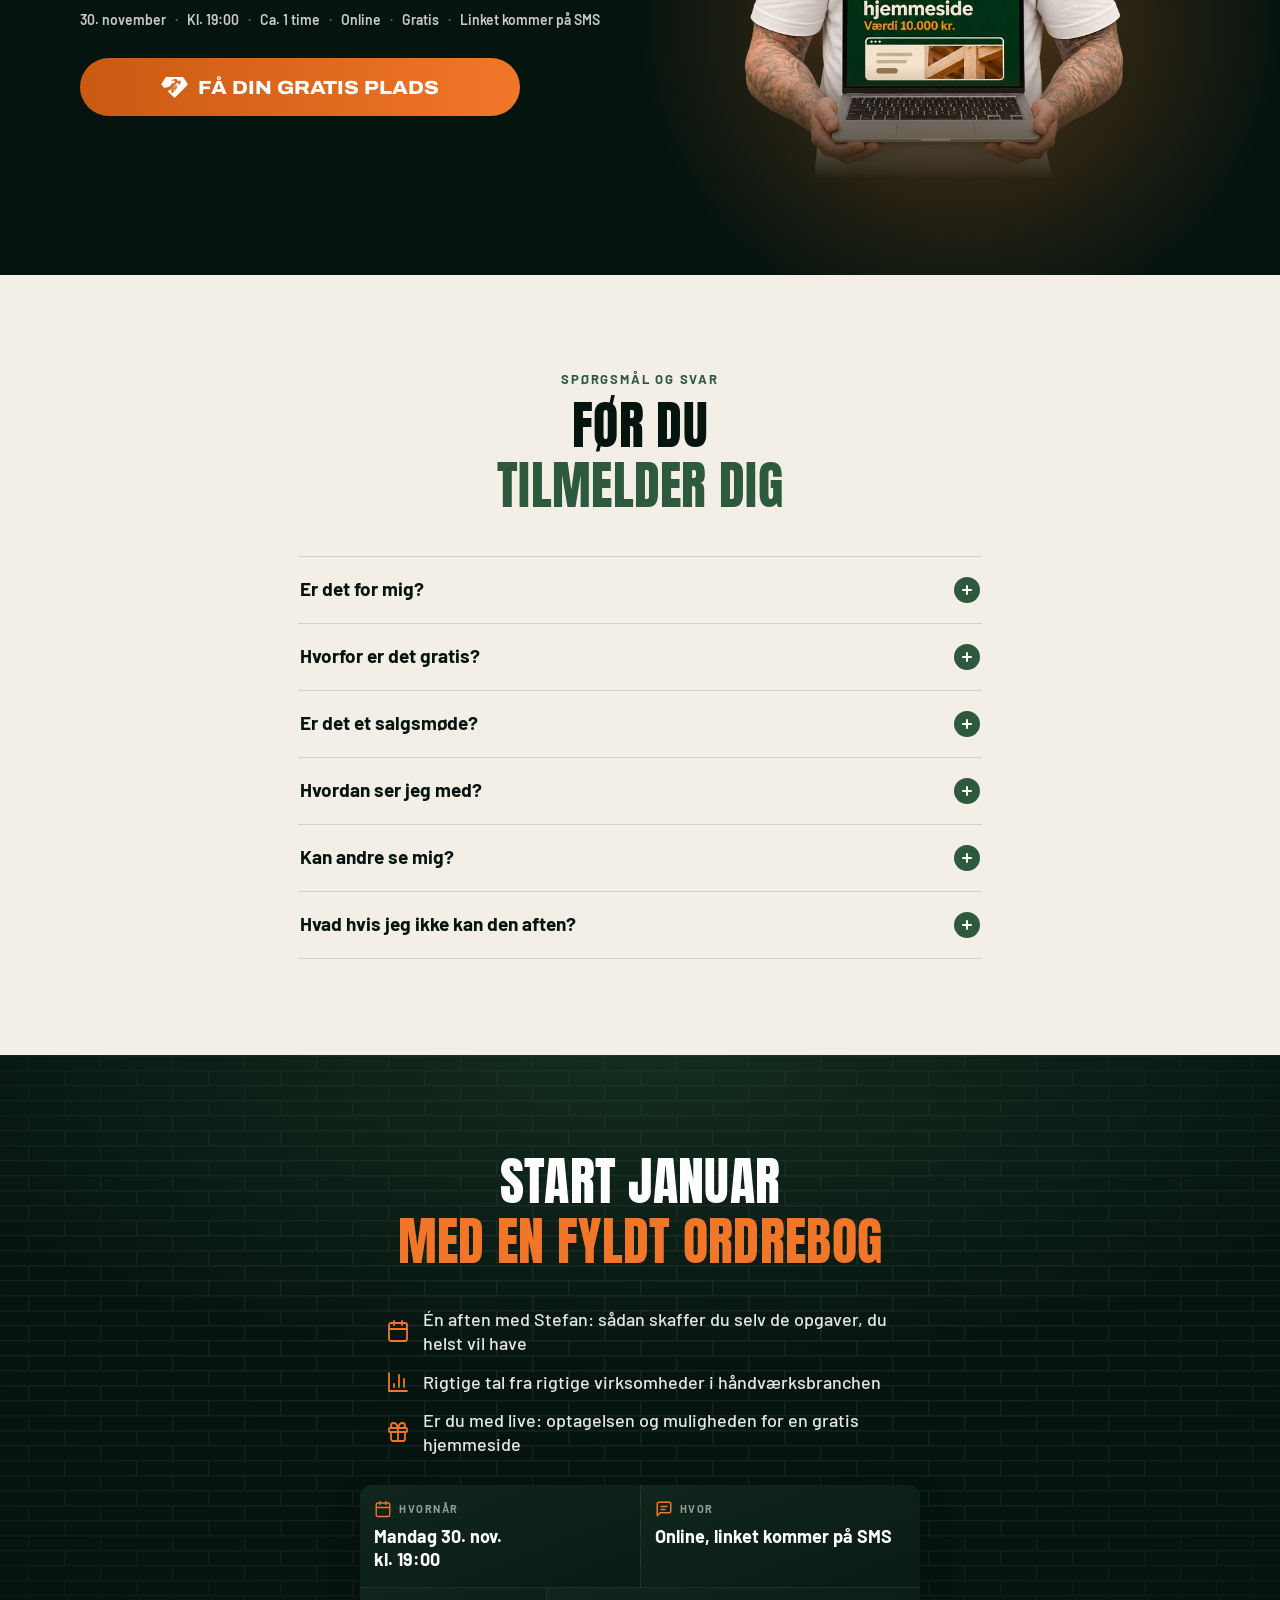
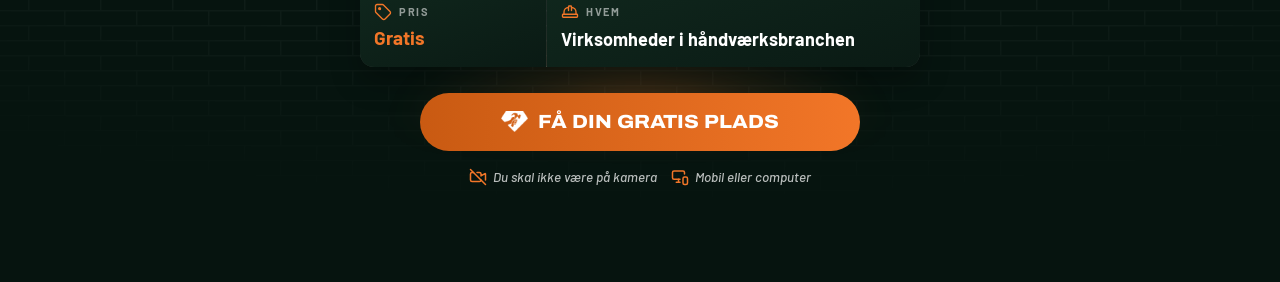
==== commit ca69e79c: "Ny eventside (30. nov) på forsiden, gammel side flyttet til /okt og /tak-okt - Ny index.html + tak.h" ====
--- a/index.html
+++ b/index.html
@@ -1,1231 +1,1131 @@
 <!DOCTYPE html>
-<html lang="da">
+<html lang="da" data-text="1" data-img="gavl" data-h="11" data-f="bc" data-c="o" data-s="plakat" data-pw="anton" data-u="1" data-k9="min" data-tc="grad-hvid" data-bf="archivo" data-ord="faa" data-ik="logo">
 <head>
-<meta charset="utf-8"/>
-<title>STOP MED AT GÆTTE – gratis online event for håndværkere</title>
-<meta content="width=device-width, initial-scale=1" name="viewport"/>
-<meta property="og:title" content="STOP MED AT GÆTTE – gratis online event for håndværkere"/>
-<meta property="og:image" content="https://event.haandvaerkerskolen.nu/assets/og-image.png"/>
-<link rel="canonical" href="https://event.haandvaerkerskolen.nu/"/>
-<link rel="icon" type="image/png" sizes="32x32" href="assets/6a15de2a01f4e577e7fee237_favicon-32x32.png"/>
-<link rel="icon" type="image/png" sizes="48x48" href="assets/6a15de2a01f4e577e7fee234_favicon-32x32.png"/>
-<link rel="apple-touch-icon" sizes="180x180" href="assets/6a15de2a36fa7c42e4ec2edc_favicon-32x32.png"/>
-<link rel="icon" type="image/png" sizes="192x192" href="assets/6a15de2a0312a21507312eea_favicon-32x32.png"/>
-<link rel="icon" type="image/png" sizes="512x512" href="assets/6a15de2a1ea45b065c39f08c_favicon-32x32.png"/>
-<link rel="preconnect" href="https://fonts.googleapis.com"/>
-<link rel="preconnect" href="https://fonts.gstatic.com" crossorigin/>
-<link href="https://fonts.googleapis.com/css?family=Montserrat:100,100italic,200,200italic,300,300italic,400,400italic,500,500italic,600,600italic,700,700italic,800,800italic,900,900italic|Oswald:200,300,400,500,600,700&display=swap" rel="stylesheet"/>
-<link href="https://fonts.googleapis.com/css2?family=Anton&display=swap" rel="stylesheet"/>
-<link href="css/webflow.css" rel="stylesheet"/>
-<link href="css/custom.css" rel="stylesheet"/>
-<link href="css/desktop.css" rel="stylesheet"/>
+<meta charset="utf-8">
+<meta name="viewport" content="width=device-width,initial-scale=1">
+<title>Gratis online event for håndværkere – 30. november | Håndværkerskolen</title>
+<meta name="description" content="Gratis online event mandag 30. november kl. 19:00. Én aften med Stefan: sådan skaffer du selv de opgaver, du helst vil have, uanset sæson. For virksomheder i håndværksbranchen.">
+<link rel="canonical" href="https://event.haandvaerkerskolen.nu/">
+<meta property="og:type" content="website">
+<meta property="og:url" content="https://event.haandvaerkerskolen.nu/">
+<meta property="og:title" content="Gratis online event for håndværkere – 30. november | Håndværkerskolen">
+<meta property="og:description" content="Gratis online event mandag 30. november kl. 19:00. Én aften med Stefan: sådan skaffer du selv de opgaver, du helst vil have, uanset sæson. For virksomheder i håndværksbranchen.">
+<meta property="og:image" content="https://event.haandvaerkerskolen.nu/billeder/hero-gavl-bred.webp">
+<meta name="twitter:card" content="summary_large_image">
+<!-- Meta Pixel: Online Event - Håndværkerskolen -->
+<script>
+!function(f,b,e,v,n,t,s){if(f.fbq)return;n=f.fbq=function(){n.callMethod?n.callMethod.apply(n,arguments):n.queue.push(arguments)};if(!f._fbq)f._fbq=n;n.push=n;n.loaded=!0;n.version='2.0';n.queue=[];t=b.createElement(e);t.async=!0;t.src=v;s=b.getElementsByTagName(e)[0];s.parentNode.insertBefore(t,s)}(window,document,'script','https://connect.facebook.net/en_US/fbevents.js');
+fbq('init','1853802775977454');fbq('trackSingle','1853802775977454','PageView');
+</script>
+<noscript><img height="1" width="1" style="display:none" src="https://www.facebook.com/tr?id=1853802775977454&ev=PageView&noscript=1" alt=""></noscript>
+<link rel="icon" type="image/png" sizes="32x32" href="/billeder/favicon-32.png">
+<link rel="apple-touch-icon" sizes="180x180" href="/billeder/apple-touch-icon.png">
+<link rel="preconnect" href="https://fonts.googleapis.com">
+<link rel="preconnect" href="https://fonts.gstatic.com" crossorigin>
+<link href="https://fonts.googleapis.com/css2?family=Barlow:ital,wght@0,500;0,600;0,700;0,800;1,500&family=Anton&family=Archivo:wdth,wght@112,800&display=swap" rel="stylesheet">
+<style>
+/* Banneret, dato-feltet, overskriften, underrubrikken og knappen er godkendt. Billedet er valgt for nu. Linjen under knappen er godkendt. Beviset under knappen er godkendt. Problem-sektionen og cases-sektionen er til godkendelse. Resten er grå pladsholdere. Resten er grå pladsholdere.
+   Skriften (Barlow) er midlertidig i denne forhåndsvisning. I den færdige side hostes den selv. */
+*{box-sizing:border-box;margin:0;padding:0}
+html,body{background:#06140F;color:#222;font-family:'Barlow',system-ui,sans-serif;-webkit-font-smoothing:antialiased}
+
+/* ---------- BANNER ---------- */
+.bar{position:fixed;top:0;left:0;right:0;z-index:20;background:#F27628;background:linear-gradient(90deg,#E2661D 0%,#F27628 55%,#F7883A 100%);color:#06140F;
+  padding:5px 12px 6px;box-shadow:0 1px 0 rgba(6,20,15,.18),0 6px 16px rgba(6,20,15,.12)}   /* strammet, så den højere knap (40 px) ikke skubber hero-knappen under folden på en lille iPhone */
+.msg{display:block;text-align:center;margin-bottom:4px;overflow:hidden}   /* luften i toppen er strammet lidt, så knappen stadig er over folden på en lille iPhone med to linjer i banneret */
+.msg p{display:inline-block;font-weight:600;font-size:14.5px;line-height:1.25;white-space:nowrap;letter-spacing:-.1px}
+.msg p.to{white-space:normal;text-wrap:balance;max-width:330px;line-height:1.18}   /* to linjer, delt jævnt og lidt tættere */
+.msg p.short .dk{display:none}
+.msg p b{font-weight:700}
+.btn{display:flex;align-items:center;justify-content:center;gap:9px;height:40px;border-radius:999px;background:#06140F;color:#fff;
+  text-decoration:none;font-weight:800;font-size:15.5px;letter-spacing:.6px;text-transform:uppercase;
+  box-shadow:inset 0 1px 0 rgba(255,255,255,.10),0 2px 0 rgba(6,20,15,.25)}
+.btn svg{width:21px;height:21px;color:#F27628;flex:none;position:relative;top:1px}
+.btn svg.ar{width:19px;height:19px;color:#fff;top:0}
+.btn:active{transform:translateY(1px)}
+/* Billetten ryster kort hvert 3,5. sekund. Slået fra for dem, der har bedt telefonen om mindre bevægelse */
+@keyframes ryst{0%,80%,100%{transform:rotate(0) scale(1)}83%{transform:rotate(-14deg) scale(1.1)}86%{transform:rotate(11deg) scale(1.1)}89%{transform:rotate(-8deg) scale(1.05)}92%{transform:rotate(5deg)}95%{transform:rotate(-2deg)}}
+.btn svg.tk{transform-origin:50% 50%;animation:ryst 3.5s ease-in-out 1.5s infinite}
+/* Pilen giver et lille skub frem hvert 3,5. sekund i stedet for at ryste */
+@keyframes skub{0%,80%,100%{transform:translateX(0)}85%{transform:translateX(5px)}90%{transform:translateX(0)}94%{transform:translateX(2px)}}
+.btn svg.ar{animation:skub 3.5s ease-in-out 1.5s infinite}
+@media (prefers-reduced-motion:reduce){.btn svg{animation:none!important}}
+/* ikon-valg: pil (efter teksten), billet (før teksten) eller intet */
+.btn .tk,.cta .tk,.btn .ar,.cta .ar{display:none}
+html[data-ik="pil"] .btn .ar,html[data-ik="pil"] .cta .ar{display:block}
+html[data-ik="billet"] .btn .tk,html[data-ik="billet"] .cta .tk{display:block}
+/* Håndværkerskolens logo som ikon. Det tager tekstens farve, så det er sort på den orange knap og hvidt i banneret */
+.lg{display:none;flex:none;width:27px;height:21px;background:currentColor;
+  -webkit-mask:url(billeder/logo-mark.png) center/contain no-repeat;mask:url(billeder/logo-mark.png) center/contain no-repeat}
+.btn .lg{width:22px;height:17px}
+html[data-ik="logo"] .btn .lg,html[data-ik="logo"] .cta .lg{display:block}
+
+/* ---------- PLADSHOLDERE ---------- */
+main{padding-top:var(--barh,96px)}
+.ph{margin:12px 14px;border-radius:10px;background:#E1E1E1;color:#8A8A8A;font-size:13px;font-weight:600;
+  display:flex;align-items:center;justify-content:center;text-align:center;padding:10px}
+
+/* ---------- TRIN 2: BILLEDET ---------- */
+/* Bunden af billedet glider over i #06140F, så første skærm får samme mørke bund som billedet.
+   Selve farvevalget er et senere trin. */
+.hero{background:#06140F;position:relative}
+.hero img{display:block;width:100%;height:auto}
+.hero-txt{position:relative;margin-top:-34%;padding-bottom:18px}   /* dato-feltet ligger hen over billedets fade, ved Stefans arme */
+.hero .ph{background:rgba(255,255,255,.07);color:rgba(255,255,255,.42)}
+/* bevis lige under knappen: samme greb som på haandvaerkerskolen.nu (rigtige kunder i en række + et antal), bygget om til den mørke side.
+   Fotos af rigtige mennesker får udsagnet til at virke mere sandt (Newman m.fl. 2012), og folk følger dem, der ligner dem selv (Cialdini).
+   Billederne er fra deres egen side. 400+ bekræftet af Kristoffer, 128 mio. fra deres side */
+.bevis{position:relative;background:#06140F;padding:22px 14px 28px;text-align:center;font-family:'Barlow',sans-serif}
+.bevis::before{content:"";position:absolute;top:0;left:18px;right:18px;height:1px;background:linear-gradient(90deg,transparent,rgba(255,255,255,.12) 20%,rgba(255,255,255,.12) 80%,transparent)}
+.ansigter{display:flex;justify-content:center;align-items:center;margin-bottom:12px}
+.ansigter img,.ansigter .antal{flex:none;width:40px;height:40px;border-radius:50%;margin-left:-10px;box-shadow:0 0 0 2.5px #06140F}
+.ansigter img{object-fit:cover;background:#1b2a24}
+.ansigter img:first-child{margin-left:0}
+/* antallet i samme orange forløb som knappen, så øjet kobler dem */
+.ansigter .antal{display:flex;align-items:center;justify-content:center;background:linear-gradient(90deg,#C95A12,#F27628);
+  color:#fff;font-weight:800;font-size:12.5px;letter-spacing:-.2px;line-height:1;box-sizing:border-box;padding-bottom:2px}   /* tal har ingen underlængder, så de sidder 1 px for lavt uden den */
+/* kommer ind én efter én, når siden er hentet. Slået fra for dem, der har bedt om mindre bevægelse */
+@keyframes ind{from{opacity:0;transform:translateX(-8px) scale(.9)}to{opacity:1;transform:none}}
+.ansigter>*{animation:ind .45s cubic-bezier(.2,.7,.3,1) both}
+.ansigter>:nth-child(1){animation-delay:.35s}.ansigter>:nth-child(2){animation-delay:.41s}.ansigter>:nth-child(3){animation-delay:.47s}
+.ansigter>:nth-child(4){animation-delay:.53s}.ansigter>:nth-child(5){animation-delay:.59s}.ansigter>:nth-child(6){animation-delay:.65s}
+.ansigter>:nth-child(7){animation-delay:.71s}.ansigter>:nth-child(8){animation-delay:.77s}.ansigter>:nth-child(9){animation-delay:.85s}
+@media (prefers-reduced-motion:reduce){.ansigter>*{animation:none}}
+/* på de smalleste telefoner vises 6 ansigter i stedet for 8 */
+@media (max-width:359px){.ansigter img.x{display:none}}
+.bevis p{margin:0;white-space:nowrap}
+.bevis .b1{font-weight:500;font-size:16px;line-height:1.3;color:rgba(255,255,255,.78)}
+.bevis .b1 b{font-weight:700;color:#fff}
+.bevis .b2{margin-top:5px;font-weight:500;font-size:13px;line-height:1.3;color:rgba(255,255,255,.55)}
+.bevis .b2 b{font-weight:700;color:rgba(255,255,255,.82)}
+
+/* ---------- PROBLEMET ---------- */
+/* det gamle brev skåret ned til fire trin: en kalender der tynder ud fra november til februar.
+   Pointen er den samme (travlt nu, tomt i januar), men den kan ses på et sekund i stedet for at skulle læses i otte afsnit.
+   Den svarer på indvendingen "jeg har nok at lave", og det er logikken bag overskriften "Start januar med en fyldt ordrebog" */
+.problem{background:#F3EEE6;color:#06140F;padding:40px 0 12px;text-align:center}
+.tidslinje{list-style:none;margin:26px auto 0;padding:0 22px;max-width:360px;text-align:left;position:relative}
+.mnd{position:relative;display:flex;align-items:center;gap:16px;padding:12px 0}
+/* lodret streg mellem kalenderne */
+.mnd:not(:last-child)::after{content:"";position:absolute;left:46px;top:calc(50% + 30px);height:calc(100% - 60px);width:2px;border-radius:1px;background:rgba(6,20,15,.1)}
+.kal{flex:none;display:grid;grid-template-columns:repeat(7,9px);gap:2.5px;padding:7px 7px 8px;border-radius:10px;background:#fff;
+  box-shadow:0 1px 0 rgba(6,20,15,.06),0 6px 14px -8px rgba(6,20,15,.25)}
+/* ugedage øverst, så det kan ses med det samme, at det er en kalender */
+.kal u{display:block;text-decoration:none;text-align:center;font-family:'Barlow',sans-serif;font-weight:700;font-size:7.5px;line-height:1;
+  color:rgba(6,20,15,.42);padding-bottom:2px}
+.kal i{width:9px;height:9px;border-radius:2.5px;background:rgba(6,20,15,.09);transition:background .35s}
+.kal i.f{background:#2D5A3D}
+.kal i.w{background:rgba(6,20,15,.035)}   /* weekend */
+.mt{font-family:'Barlow',sans-serif;font-weight:500;font-size:15px;line-height:1.35;color:#4A524E}
+.mt b{display:block;font-family:'Anton',sans-serif;font-weight:400;font-size:17px;letter-spacing:.6px;text-transform:uppercase;color:#06140F;margin-bottom:1px}
+/* februar er der, det gør ondt: kalenderen er næsten tom, og teksten står i fuld sort */
+.mnd.sidst .mt{color:#06140F;font-weight:600}
+.mnd.sidst .kal i.f{background:#C9372C}
+/* når sektionen kommer ind på skærmen, starter alle kalendere fulde og tømmes til deres niveau, én måned ad gangen */
+.mnd.fuld .kal i:not(.w){background:#2D5A3D}
+@media (prefers-reduced-motion:reduce){.kal i{transition:none}}
+.slut{margin:18px auto 0;max-width:330px;padding:0 18px;font-family:'Barlow',sans-serif;font-weight:500;font-size:17px;line-height:1.4;color:#06140F}
+.slut b{font-weight:700;color:#2D5A3D}
+.slut.maal{margin-top:12px;font-weight:700}
+/* ---------- DET LÆRER DU ---------- */
+/* aftenens program i fire punkter, valgt fra Stefans eget program (den nuværende side) og kortet ned til én aften.
+   Hvert punkt åbner et lille hul i viden, som man skal møde op for at få lukket (Loewenstein 1994).
+   Mørk sektion, så siden får rytme (mørk top, lys, mørk, lys), og et foto af Stefan med eventsiden på telefonen.
+   Mørk sektion = orange fremhævninger (grønt kan ikke ses på mørk baggrund) */
+.laerer{position:relative;overflow:hidden;background:#06140F;color:#fff;padding:44px 0 40px;text-align:center}
+/* svagt orange scenelys bag billedet, samme varme som i toppen */
+.laerer::before{content:"";position:absolute;left:50%;top:120px;width:520px;height:420px;transform:translateX(-50%);pointer-events:none;
+  background:radial-gradient(closest-side,rgba(242,118,40,.20),rgba(242,118,40,0))}
+.laerer .eyebrow{color:#F27628}
+.laerer .h2{color:#fff}
+.laerer .h2 .acc{color:#F27628}
+/* Stefan med eventsiden på telefonen: et nyt foto (ikke det samme som i toppen), der viser værten og siger "det er her, du er med".
+   Toner ud i bunden, så det glider over i programmet */
+.foto{position:relative;margin:24px 18px 0;border-radius:18px;overflow:hidden;aspect-ratio:1/1;background:#0b1a15;
+  box-shadow:0 0 0 1px rgba(255,255,255,.08),0 18px 40px -16px rgba(0,0,0,.7)}
+.foto img{position:absolute;inset:0;width:100%;height:100%;object-fit:cover;object-position:50% 75%}   /* kvadratisk, så programmet ikke skubbes for langt ned. Den tomme mørke top skæres fra */
+.foto::after{content:"";position:absolute;inset:0;background:linear-gradient(180deg,rgba(6,20,15,0) 62%,rgba(6,20,15,.88) 100%)}
+/* programmet som ét event-kort, inspireret af Imans "Episode"-kort og den nuværende side: kortet ligger hen over bunden af fotoet,
+   stor dato i orange, titel fra Stefans eget program, og fire punkter med hvert sit ikon. Orange scenelys stiger op fra bunden af kortet */
+.laerer .foto{margin-bottom:0}
+.program{position:relative;z-index:2;margin:-64px 12px 0;padding:24px 16px 18px;border-radius:14px;overflow:hidden;text-align:left;
+  background:radial-gradient(130% 62% at 50% 108%,rgba(242,118,40,.66),rgba(242,118,40,.18) 42%,rgba(242,118,40,0) 72%),linear-gradient(180deg,#0e2019,#081611);
+  box-shadow:inset 0 0 0 1px rgba(255,255,255,.06),inset 0 -1.5px 0 rgba(255,170,110,.9),0 18px 50px -18px rgba(242,118,40,.45)}
+.prog-top{display:flex;align-items:center;gap:14px}
+/* datoen som et lille kalenderblad i stedet for et stort løst tal: det kan læses som en dato med det samme,
+   og det binder an til kalenderne i problem-sektionen */
+.dato{flex:none;width:52px;border-radius:10px;overflow:hidden;background:#fff;text-align:center;
+  box-shadow:0 10px 24px -10px rgba(0,0,0,.7),0 0 0 1px rgba(255,255,255,.08)}
+.dato small{display:block;padding:3px 0 2px;background:linear-gradient(90deg,#C95A12,#F27628);color:#fff;
+  font-family:'Barlow',sans-serif;font-weight:800;font-size:10.5px;letter-spacing:.3px;line-height:1.2}
+.dato b{display:block;padding:4px 0 6px;font-family:'Anton',sans-serif;font-weight:400;font-size:27px;line-height:1;color:#06140F}
+.prog-top h3{margin:0;font-family:'Barlow',sans-serif;font-weight:800;font-size:23px;line-height:1.15;letter-spacing:-.2px;color:#fff}
+.prog-info{display:flex;justify-content:center;gap:18px;margin:18px 0 14px;padding-bottom:14px;border-bottom:1px solid rgba(255,255,255,.09);
+  font-family:'Barlow',sans-serif;font-weight:600;font-size:14px;letter-spacing:.1px;color:rgba(255,255,255,.66)}
+.prog-info span{display:inline-flex;align-items:center;gap:6px}
+.prog-info svg{width:15px;height:15px;color:rgba(255,255,255,.62)}
+/* fliserne som hos Iman: halvgennemsigtig meget mørk grøn (i stedet for Imans sorte) uden kant, skygge eller glas, én sætning i almindelig vægt.
+   Det orange lys i kortet skinner igennem, så de nederste fliser bliver varmest */
+.prog-liste{list-style:none;margin:0;padding:0;display:grid;gap:10px}
+.prog-liste li{display:flex;gap:14px;align-items:center;padding:15px;border-radius:8px;
+  background:linear-gradient(135deg,rgba(3,15,10,.97) 0%,rgba(3,15,10,.78) 45%,rgba(3,15,10,.30) 100%)}   /* diagonal: tættest oppe til venstre ved ikonet, mest gennemsigtig nede til højre, så lyset slipper igennem */
+.prog-liste svg{flex:none;width:24px;height:24px;color:#F27628}
+.prog-liste span{font-family:'Barlow',sans-serif;font-weight:500;font-size:16px;line-height:1.32;color:#fff}
+.laerer .cta{margin:28px 18px 0}
+/* lyset kommer fra knappen: et blødt, bredt skær der stiger op fra knappens overkant og toner ud, før det når kortet.
+   Ingen skygge rundt om selve knappen, kun lys opad */
+.laerer{isolation:isolate}
+.laerer .cta::before{content:"";position:absolute;left:-6%;right:-6%;bottom:40%;height:190px;z-index:-1;pointer-events:none;
+  background:radial-gradient(50% 55% at 50% 100%,rgba(242,118,40,.44),rgba(242,118,40,.14) 50%,rgba(242,118,40,0) 100%);filter:blur(16px)}
+
+/* ---------- TILMELDING (popup) ---------- */
+/* Alle knapper åbner den her i stedet for at hoppe ned i bunden: klikket er et lille ja, og formularen er næste skridt
+   (Freedman & Fraser 1966, foot-in-the-door), og man bliver, hvor man var på siden.
+   Kortet sidder øverst på skærmen, så felterne ikke ender under tastaturet på mobilen.
+   Labels over felterne (ikke kun pladsholdertekst, NN/g), 17 px tekst i felterne, så iPhone ikke zoomer ind.
+   Grunden til nummeret står lige ved feltet: linket kommer på SMS (Langer 1978: en grund får folk til at gøre det). */
+.tm{position:fixed;top:0;left:0;right:0;height:100%;z-index:60;display:none;align-items:center;justify-content:center;padding:12px 0}
+.tm.aaben{display:flex}   /* midt på skærmen. Når tastaturet åbner, følger højden den synlige del (se visualViewport i scriptet) */
+.tm-bg{position:absolute;inset:0;background:rgba(3,12,8,.72);-webkit-backdrop-filter:blur(4px);backdrop-filter:blur(4px);opacity:0;transition:opacity .25s ease}
+.tm.vis .tm-bg{opacity:1}
+.tm-kort{position:relative;margin:0 auto;width:calc(100% - 24px);max-width:440px;max-height:100%;overflow-y:auto;overscroll-behavior:contain;
+  border-radius:18px;background:radial-gradient(120% 60% at 50% 0%,#14301F 0%,#0A1A14 60%);color:#fff;box-shadow:0 30px 60px -20px rgba(0,0,0,.7),0 0 0 1px rgba(255,255,255,.08);
+  padding:22px 20px 20px;text-align:left;opacity:0;transform:translateY(-14px) scale(.98);transition:opacity .28s ease,transform .32s cubic-bezier(.2,.9,.3,1.1)}
+.tm.vis .tm-kort{opacity:1;transform:none}
+.tm-luk{position:absolute;top:10px;right:10px;width:40px;height:40px;border:0;border-radius:50%;background:rgba(255,255,255,.08);color:#fff;cursor:pointer;display:flex;align-items:center;justify-content:center}
+.tm-luk svg{width:18px;height:18px}
+.tm-top{display:flex;flex-direction:column;gap:12px;align-items:center;text-align:center;padding:4px 40px 0}   /* centreret og stablet: kalenderbladet over titlen, så titlen kan stå på én linje */
+.tm-top h2{margin:0;font-family:'Barlow',sans-serif;font-weight:700;font-size:23px;line-height:1.12;letter-spacing:-.2px}
+.tm-top .dato b{font-family:'Barlow',sans-serif;font-weight:700;font-size:26px;padding:4px 0 5px}   /* lettere end Anton her i popuppen */
+.tm-top p{margin:4px 0 0;font-family:'Barlow',sans-serif;font-weight:600;font-size:14px;color:rgba(255,255,255,.7)}
+.tm-f{margin-top:20px}
+.tm-felt{margin-top:14px}
+.tm-felt:first-child{margin-top:0}
+.tm-felt label{display:block;margin-bottom:6px;font-family:'Barlow',sans-serif;font-weight:500;font-size:14px;color:rgba(255,255,255,.85)}
+.tm-in{display:flex;align-items:center;height:52px;border-radius:11px;background:#fff;box-shadow:inset 0 0 0 1.5px transparent;transition:box-shadow .15s}
+.tm-in:focus-within{box-shadow:0 0 0 3px rgba(255,255,255,.38)}   /* neutral hvid ring: orange lignede en fejl */
+.tm-in input{flex:1;min-width:0;height:100%;border:0;outline:0;background:transparent;padding:0 14px;font-family:'Barlow',sans-serif;font-weight:500;font-size:17px;color:#06140F;border-radius:11px}
+.tm-in input::placeholder{color:#9AA19D}
+.tm-in .pre{padding:0 10px 0 14px;margin-right:-4px;font-family:'Barlow',sans-serif;font-weight:600;font-size:17px;color:#4A524E;border-right:1px solid #E2DED7;line-height:26px}
+.tm-felt.fejl .tm-in{box-shadow:inset 0 0 0 2px #E5484D}
+.tm-felt.fejl .tm-in:focus-within{box-shadow:inset 0 0 0 2px #E5484D,0 0 0 3px rgba(255,255,255,.38)}
+.tm-hj{display:flex;align-items:center;gap:6px;margin-top:7px;font-family:'Barlow',sans-serif;font-weight:500;font-size:13.5px;color:rgba(255,255,255,.66)}
+.tm-hj svg{width:16px;height:16px;flex:none;color:#F27628}
+.tm-fejl{display:none;margin-top:6px;font-family:'Barlow',sans-serif;font-weight:600;font-size:13.5px;color:#FF9B8A}
+.tm-felt.fejl .tm-fejl{display:block}
+.tm-forslag{display:none;margin-top:6px;padding:0;border:0;background:none;font-family:'Barlow',sans-serif;font-weight:600;font-size:13.5px;color:#FFC59E;text-decoration:underline;text-underline-offset:3px;cursor:pointer}
+.tm .cta{margin:30px 0 0;width:100%;border:0;cursor:pointer}
+.tm .cta[disabled]{opacity:.75;cursor:default}
+.tm-note{margin:12px 0 0;text-align:center;font-family:'Barlow',sans-serif;font-weight:500;font-size:12.5px;line-height:1.4;color:rgba(255,255,255,.55)}
+.tm-tak{display:none;text-align:center;padding:10px 0 4px}
+.tm-tak .ok{width:58px;height:58px;margin:0 auto 14px;border-radius:50%;background:linear-gradient(135deg,#C95A12,#F27628);display:flex;align-items:center;justify-content:center}
+.tm-tak .ok svg{width:30px;height:30px;color:#fff}
+.tm-tak h2{margin:0;font-family:'Anton',sans-serif;font-weight:400;font-size:30px;line-height:1.16;letter-spacing:.3px;text-transform:uppercase}
+.tm-tak p{margin:10px auto 0;max-width:320px;font-family:'Barlow',sans-serif;font-weight:500;font-size:15.5px;line-height:1.45;color:rgba(255,255,255,.8)}
+.tm.sendt .tm-f,.tm.sendt .tm-top{display:none}
+.tm.sendt .tm-tak{display:block}
+html.laast,html.laast body{overflow:hidden}
+@media (prefers-reduced-motion:reduce){.tm-bg,.tm-kort{transition:none}}
+
+/* ---------- TRUSTPILOT-RÆKKEN (under cases) ---------- */
+/* Håndværkernes egne ord, som kan skimmes på et sekund. Folk spejler sig i dem, der ligner dem (Cialdini: lighed),
+   og konkrete resultater med fuldt navn og firma virker stærkere end ros uden detaljer.
+   Ingen samlet score eller "Trustpilot" ved stjernerne, så det ikke ligner en 5,0-bedømmelse. Hvert kort viser sine egne stjerner.
+   Rækken glider langsomt af sig selv, så man ser, at der er mange. Den stopper, når man rører den, og kan swipes.
+   Med animationer slået fra står den stille og kan swipes. */
+.anm{margin-top:30px}   /* ikke .tp: det navn bruger punkterne i tidslinjen */
+.tp-top{display:flex;align-items:center;justify-content:center;gap:9px;margin:0 18px;font-family:'Barlow',sans-serif;font-weight:500;font-size:14.5px;color:#4A524E}
+.tp-top b{font-weight:800;color:#06140F}
+.tp-score{position:relative;display:inline-block;width:92px;height:17px;flex:none;
+  background:repeating-linear-gradient(90deg,#D9D3C8 0 17px,transparent 17px 18.75px)}
+.tp-score i{position:absolute;left:0;top:0;bottom:0;background:repeating-linear-gradient(90deg,#2D5A3D 0 17px,transparent 17px 18.75px)}
+.tp-score,.tp-score i{-webkit-mask:url("data:image/svg+xml,%3Csvg xmlns='http://www.w3.org/2000/svg' width='18.75' height='17'%3E%3Cpath d='M8.5 1l2.2 4.9 5.3.5-4 3.6 1.2 5.2-4.7-2.8-4.7 2.8 1.2-5.2-4-3.6 5.3-.5z'/%3E%3C/svg%3E") 0 0/18.75px 17px repeat-x;
+  mask:url("data:image/svg+xml,%3Csvg xmlns='http://www.w3.org/2000/svg' width='18.75' height='17'%3E%3Cpath d='M8.5 1l2.2 4.9 5.3.5-4 3.6 1.2 5.2-4.7-2.8-4.7 2.8 1.2-5.2-4-3.6 5.3-.5z'/%3E%3C/svg%3E") 0 0/18.75px 17px repeat-x}
+.tp-spor{display:flex;gap:12px;overflow-x:auto;padding:16px 18px 6px;scrollbar-width:none;-webkit-overflow-scrolling:touch;
+  -webkit-mask:linear-gradient(90deg,transparent 0,#000 18px,#000 calc(100% - 18px),transparent 100%);mask:linear-gradient(90deg,transparent 0,#000 18px,#000 calc(100% - 18px),transparent 100%)}
+.tp-spor::-webkit-scrollbar{display:none}
+.tp-k{flex:0 0 252px;margin:0;padding:16px 16px 15px;background:#fff;border-radius:12px;text-align:left;display:flex;flex-direction:column;
+  box-shadow:0 1px 2px rgba(6,20,15,.06),0 6px 16px rgba(6,20,15,.06)}
+.tp-s{display:flex;gap:3px}
+.tp-s i{width:15px;height:15px;background:#D9D3C8;-webkit-mask:url("data:image/svg+xml,%3Csvg xmlns='http://www.w3.org/2000/svg' viewBox='0 0 17 17'%3E%3Cpath d='M8.5 1l2.2 4.9 5.3.5-4 3.6 1.2 5.2-4.7-2.8-4.7 2.8 1.2-5.2-4-3.6 5.3-.5z'/%3E%3C/svg%3E") center/contain no-repeat;mask:url("data:image/svg+xml,%3Csvg xmlns='http://www.w3.org/2000/svg' viewBox='0 0 17 17'%3E%3Cpath d='M8.5 1l2.2 4.9 5.3.5-4 3.6 1.2 5.2-4.7-2.8-4.7 2.8 1.2-5.2-4-3.6 5.3-.5z'/%3E%3C/svg%3E") center/contain no-repeat}
+.tp-s i.on{background:#2D5A3D}
+.tp-k blockquote{margin:10px 0 0;flex:1;font-family:'Barlow',sans-serif;font-weight:500;font-size:15px;line-height:1.42;color:#1E2A24}
+.tp-k figcaption{margin-top:12px;font-family:'Barlow',sans-serif;font-size:13px;line-height:1.3;color:#4A524E}
+.tp-k figcaption b{display:block;font-weight:800;font-size:14px;color:#06140F}
+
+/* ---------- SIDSTE KNAP ---------- */
+/* Til dem, der har scrollet helt ned uden at have besluttet sig. De fleste læser kun 20-28 % af en side (Nielsen 2008),
+   så de vigtigste grunde samles her, og de skal ikke scrolle op igen. Det sidste, man ser, vejer tungt (recency).
+   Mørk som toppen, så siden slutter, hvor den startede, og overskriften gentager løftet fra toppen (Schwartz: én stor idé). */
+.slut8{position:relative;overflow:hidden;isolation:isolate;background:#06140F;color:#fff;padding:46px 0 44px;text-align:center}
+/* baggrunden: murværk i forbandt (Stefans fag, og samme forskudte linjer som felterne nedenfor). Svagt og toner ud mod kanterne,
+   så det er en tekstur og ikke et mønster, man læser. Lyset fra knappen ligger ovenpå */
+.slut8::before{content:"";position:absolute;inset:0;z-index:-2;pointer-events:none;background:url("data:image/svg+xml,%3Csvg xmlns='http://www.w3.org/2000/svg' width='72' height='30'%3E%3Cpath d='M0 .75H72M0 15.75H72M.75 0V15M36.75 15V30' fill='none' stroke='%23fff' stroke-opacity='.075' stroke-width='1.5'/%3E%3C/svg%3E") 50% 0/72px 30px;
+  -webkit-mask:radial-gradient(130% 75% at 50% 32%,#000 0%,rgba(0,0,0,.6) 45%,transparent 82%);mask:radial-gradient(130% 75% at 50% 32%,#000 0%,rgba(0,0,0,.6) 45%,transparent 82%)}
+.slut8::after{content:"";position:absolute;inset:0;z-index:-2;pointer-events:none;
+  background:radial-gradient(90% 55% at 50% 0%,rgba(45,90,61,.35),rgba(45,90,61,0) 70%)}
+.slut8 .eyebrow{color:#F27628}
+.slut8 .h2{color:#fff}
+.slut8 .h2 .acc{color:#F27628}
+.slut8-l{list-style:none;margin:24px auto 0;padding:0 26px;max-width:360px;text-align:left;display:grid;gap:14px}
+.slut8-l li{display:flex;gap:13px;align-items:center;font-family:'Barlow',sans-serif;font-weight:500;font-size:16px;line-height:1.35;color:rgba(255,255,255,.9)}
+.slut8-l svg{flex:none;width:24px;height:24px;color:#F27628}
+/* de fire praktiske felter: tynde streger imellem, ingen bokse. Ikonet i orange bærer farven, overskriften er dæmpet,
+   så øjet går til selve svaret. "Gratis" i orange, fordi det er det stærkeste svar */
+.slut8-fakta{display:grid;grid-template-columns:repeat(6,1fr);gap:1px;margin:28px 18px 0;padding:0;border-radius:14px;overflow:hidden;
+  background:rgba(255,255,255,.10);box-shadow:inset 0 0 0 1px rgba(255,255,255,.08),0 14px 30px rgba(0,0,0,.28)}
+/* "Gratis" er kort, så "Hvem" får to tredjedele af bredden og kan stå som "virksomheder i håndværksbranchen" (Tobias' ord) på to linjer */
+.slut8-fakta div{grid-column:span 3}
+.slut8-fakta div:nth-child(3){grid-column:span 2}
+.slut8-fakta div:nth-child(4){grid-column:span 4}
+.slut8-fakta div{background:linear-gradient(160deg,#10271D 0%,#0A1A14 100%);padding:15px 14px 16px;text-align:left}
+.slut8-fakta dt{display:flex;align-items:center;gap:7px;margin:0;font-family:'Barlow',sans-serif;font-weight:700;font-size:11px;letter-spacing:1.5px;text-transform:uppercase;color:rgba(255,255,255,.55)}
+.slut8-fakta dt svg{width:18px;height:18px;flex:none;color:#F27628}
+.slut8-fakta dd{margin:7px 0 0;font-family:'Barlow',sans-serif;font-weight:700;font-size:16px;line-height:1.28;color:#fff}
+.slut8-fakta dd.acc{color:#F27628;font-size:19px;line-height:1.1}
+.slut8 .cta{margin:26px 18px 0}
+/* samme lys som i Programmet: det stiger op fra knappen */
+.slut8 .cta::before{content:"";position:absolute;left:-6%;right:-6%;bottom:40%;height:190px;z-index:-1;pointer-events:none;
+  background:radial-gradient(50% 55% at 50% 100%,rgba(242,118,40,.40),rgba(242,118,40,.12) 50%,rgba(242,118,40,0) 100%);filter:blur(16px)}
+
+/* ---------- SPØRGSMÅL OG SVAR ---------- */
+/* Lige før tilmeldingen, fordi tvivlen kommer, når man er ved at beslutte sig (MECLABS: angst skal fjernes tæt på knappen).
+   Spørgsmålene kan åbnes ét ad gangen, så man kan skimme dem uden at siden bliver lang (NN/g om accordions på mobil).
+   1 og 2 svarer ærligt på "hvad er fangsten?" ved et gratis event. 3 og 4 bygger på SMS'erne (link og kamera) og StreamYard (ses i browseren). */
+.faq{background:#F3EEE6;color:#06140F;padding:44px 0 40px;text-align:center}
+.faq-l{margin:24px auto 0;padding:0 18px;max-width:430px;text-align:left}
+.faq details{border-bottom:1px solid rgba(6,20,15,.13)}
+.faq details:first-child{border-top:1px solid rgba(6,20,15,.13)}
+.faq summary{list-style:none;cursor:pointer;display:flex;align-items:center;gap:14px;padding:17px 2px;font-family:'Barlow',sans-serif;font-weight:700;font-size:17px;line-height:1.3;color:#06140F;-webkit-tap-highlight-color:transparent}
+.faq summary::-webkit-details-marker{display:none}
+.faq summary span{flex:1}
+.faq summary:focus-visible{outline:2px solid #2D5A3D;outline-offset:3px;border-radius:4px}
+.faq .pl{flex:0 0 26px;height:26px;border-radius:50%;background:#2D5A3D;position:relative;transition:transform .3s ease}
+.faq .pl::before,.faq .pl::after{content:"";position:absolute;left:50%;top:50%;width:10px;height:2px;margin:-1px 0 0 -5px;background:#fff;border-radius:1px}
+.faq .pl::after{transform:rotate(90deg)}
+.faq details[open] .pl{transform:rotate(45deg)}
+.faq details p{margin:-5px 0 0;padding:0 40px 18px 2px;font-family:'Barlow',sans-serif;font-weight:500;font-size:15.5px;line-height:1.5;color:#4A524E}
+.faq details[open] p{animation:faqind .35s ease}
+@keyframes faqind{from{opacity:0;transform:translateY(-5px)}}
+@media (prefers-reduced-motion:reduce){.faq .pl{transition:none}.faq details[open] p{animation:none}}
+
+/* ---------- HVEM ER STEFAN ---------- */
+/* Stefans historie som tidslinje med en lille billedrække til hvert trin (Kristoffers idé). Han har stået, hvor læseren står:
+   folk lytter mest til nogen, der både ligner dem og er nået længere (Cialdini: lighed og autoritet).
+   Historien er fra den nuværende eventside (murer i 10+ år, kroppen sagde fra, Byggers), tallene fra haandvaerkerskolen.nu.
+   Billederne er fra Håndværkerskolens egen Drive (Gamle billeder, Billede ads, Hjemmeside, Byggers). */
+.stefan{background:#fff;color:#06140F;padding:44px 0 40px;text-align:center}
+.tidsl{list-style:none;margin:28px auto 0;padding:0 18px 0 22px;max-width:430px;text-align:left}
+.tidsl li{position:relative;padding:0 0 30px 30px}
+.tidsl li:last-child{padding-bottom:0}
+/* den lodrette linje og punkterne */
+.tidsl li::before{content:"";position:absolute;left:6px;top:20px;bottom:-4px;width:2px;background:linear-gradient(180deg,rgba(45,90,61,.35),rgba(45,90,61,.15))}
+.tidsl li:last-child::before{display:none}
+.tidsl .tp{position:absolute;left:0;top:3px;width:14px;height:14px;border-radius:50%;background:#fff;box-shadow:inset 0 0 0 3px #2D5A3D}
+.tidsl li:last-child .tp{background:#2D5A3D;box-shadow:0 0 0 4px rgba(45,90,61,.18)}
+.tidsl .tl{margin:0;font-family:'Barlow',sans-serif;font-weight:700;font-size:12.5px;letter-spacing:.3px;color:#2D5A3D}
+.tidsl h3{margin:3px 0 0;font-family:'Barlow',sans-serif;font-weight:800;font-size:19px;line-height:1.2;letter-spacing:-.2px;color:#06140F}
+.tidsl .td{margin:5px 0 0;font-family:'Barlow',sans-serif;font-weight:500;font-size:15px;line-height:1.42;color:#4A524E}
+/* billederne som fotos lagt på bordet: hvid kant, lidt skæve og overlappende. Det ligner private billeder fra et album,
+   ikke stockfotos, og det er netop pointen: det er hans egne billeder fra årene på stilladset (troværdighed).
+   De gamle billeder i lav kvalitet ser naturlige ud i en fotokant. Hvert trin vender skævheden lidt anderledes, så det ser håndlagt ud. */
+.tfr{display:flex;margin:16px 0 0 -2px;padding:2px 0 12px}
+.tf{--r:0deg;--y:0px;position:relative;flex:0 0 35.5%;background:#fff;padding:5px 5px 14px;border-radius:3px;
+  box-shadow:0 9px 20px rgba(6,20,15,.15),0 1px 3px rgba(6,20,15,.16);transform:rotate(var(--r)) translateY(var(--y));
+  transition:transform .6s cubic-bezier(.2,.9,.3,1.15),opacity .45s ease}
+.tf+.tf{margin-left:-3.75%}
+.tf img{display:block;width:100%;height:auto;aspect-ratio:1/1;object-fit:cover;border-radius:1px;background:#EFE9DF}
+.tf:nth-child(1){--r:-5deg;z-index:1}
+.tf:nth-child(2){--r:3deg;--y:9px;z-index:3}
+.tf:nth-child(3){--r:-2deg;--y:-3px;z-index:2}
+.tidsl li:nth-child(even) .tf:nth-child(1){--r:4deg;--y:6px}
+.tidsl li:nth-child(even) .tf:nth-child(2){--r:-3deg;--y:-2px}
+.tidsl li:nth-child(even) .tf:nth-child(3){--r:5deg;--y:8px}
+/* billederne lander ét ad gangen, når trinnet kommer ind på skærmen (kun hvis man ikke har slået animationer fra) */
+.tidsl.anim .tf{opacity:0;transform:rotate(0deg) translateY(-12px) scale(1.06)}
+.tidsl.anim li.vist .tf{opacity:1;transform:rotate(var(--r)) translateY(var(--y))}
+.tidsl.anim li.vist .tf:nth-child(2){transition-delay:.13s}
+.tidsl.anim li.vist .tf:nth-child(3){transition-delay:.26s}
+
+/* ---------- HJEMMESIDEN (BONUS) ---------- */
+/* som giveaway-sektionerne hos Iman og de danske eksempler: et rigtigt billede af værten med præmien, et mærke, en stærk titel og to små felter.
+   En hjemmeside kan ikke holdes i hånden, så billedet skal vise Stefan med en rigtig side på en skærm. "Mulighed for", som i annoncerne.
+   SKAL BEKRÆFTES AF TOBIAS: er det noget alle får, eller en lodtrækning (så skal der stå "vind")? Hvad indeholder den? Varighed og "link på SMS" */
+.saadan{position:relative;isolation:isolate;overflow:hidden;background:#06140F;color:#fff;padding:40px 0 40px;text-align:center}
+.saadan::before{content:"";position:absolute;left:50%;top:40px;width:600px;height:520px;transform:translateX(-50%);z-index:-1;pointer-events:none;
+  background:radial-gradient(closest-side,rgba(242,118,40,.20),rgba(242,118,40,0))}
+.gave{position:relative;margin:0 14px;padding:16px 16px 20px;border-radius:20px;text-align:left;
+  background:linear-gradient(180deg,#0f231b,#0a1913);box-shadow:inset 0 0 0 1px rgba(255,255,255,.07),0 24px 50px -24px rgba(0,0,0,.8)}
+/* billedet i en glødende orange ramme, som Imans guld-ramme */
+.gave-bill{position:relative;z-index:1;aspect-ratio:1/1;border-radius:16px;overflow:hidden;display:flex;align-items:center;justify-content:center;
+  background:radial-gradient(70% 60% at 50% 55%,rgba(242,118,40,.30),rgba(242,118,40,0) 70%),#08140f;
+  box-shadow:0 0 0 2px #F27628,0 0 0 5px rgba(242,118,40,.18),0 0 34px rgba(242,118,40,.45)}
+.gave-bill img{position:absolute;left:-5%;bottom:-5%;width:110%;max-width:none;height:auto}   /* fritlagt: lidt større end rammen, så Stefan fylder den, og bunden skæres let af */
+.ph-tekst{padding:20px;text-align:center;font-family:'Barlow',sans-serif;font-weight:600;font-size:14px;line-height:1.4;color:rgba(255,255,255,.5)}
+/* lidt konfetti rundt om billedet, så det føles som en gave. Står stille */
+.konfetti{position:absolute;inset:0 0 auto 0;height:62%;pointer-events:none;z-index:2}
+.konfetti i{position:absolute;width:9px;height:4px;border-radius:1px;opacity:.9}
+.gave-maerke{display:inline-flex;align-items:center;gap:8px;margin:20px 0 0;padding:6px 12px 6px 8px;border-radius:999px;
+  background:rgba(242,118,40,.12);box-shadow:inset 0 0 0 1px rgba(242,118,40,.45);font-family:'Barlow',sans-serif;font-weight:700;font-size:13.5px;color:#fff}
+.gave-maerke svg{width:18px;height:18px;color:#F27628}
+.gave-tit{margin:14px 0 0;font-family:'Barlow',sans-serif;font-weight:800;font-size:25px;line-height:1.15;letter-spacing:-.3px;color:#fff}
+.gave-tekst{margin:10px 0 0;font-family:'Barlow',sans-serif;font-weight:500;font-size:15.5px;line-height:1.45;color:rgba(255,255,255,.7)}
+.gave-ph{margin:12px 0 0;padding:8px 11px;border:1.5px dashed rgba(255,255,255,.22);border-radius:9px;font-family:'Barlow',sans-serif;font-weight:600;font-size:13px;color:rgba(255,255,255,.5)}
+.chips{display:flex;flex-wrap:wrap;gap:8px;margin:16px 0 0}
+.chips span{padding:8px 13px;border-radius:999px;background:rgba(255,255,255,.07);box-shadow:inset 0 0 0 1px rgba(255,255,255,.12);
+  font-family:'Barlow',sans-serif;font-weight:600;font-size:13.5px;color:#fff}
+/* EKSPERIMENT: bonussen som en lille hero. Stort fritlagt billede af Stefan i scenelys, overskrift i samme plakat-stil som toppen
+   med det malede strøg, et værdi-mærkat og konfetti der falder. Gemt: /tmp/index_giveaway_kort.html er kort-versionen */
+.gx{padding:42px 0 40px}
+.gx::before{top:150px;width:640px;height:620px;background:radial-gradient(closest-side,rgba(242,118,40,.32),rgba(242,118,40,0))}
+.gx-pill{display:inline-flex;align-items:center;gap:8px;margin:0 0 14px;padding:7px 14px 7px 10px;border-radius:999px;
+  background:rgba(242,118,40,.10);-webkit-backdrop-filter:blur(8px);backdrop-filter:blur(8px);box-shadow:inset 0 0 0 1px rgba(242,118,40,.45),inset 0 0 10px rgba(242,118,40,.18);
+  font-family:'Barlow',sans-serif;font-weight:700;font-size:14px;color:#fff}
+.gx-pill svg{width:18px;height:18px;color:#F27628}
+.gx-h{margin:0 16px;padding-bottom:.2em;font-family:'Anton',sans-serif;font-weight:400;font-size:44px;line-height:1.06;letter-spacing:.4px;text-transform:uppercase;color:#fff;isolation:isolate}
+.gx-h .l{display:block;white-space:nowrap}
+.gx-h .acc{position:relative;display:inline-block;color:#F27628}
+.gx-swipe{position:absolute;left:-4%;width:108%;bottom:-.3em;height:.36em;z-index:-1;overflow:visible}
+.gx-swipe path{stroke-dasharray:1;stroke-dashoffset:1}
+.gx.vist .gx-swipe path{animation:male .7s .2s cubic-bezier(.3,.7,.2,1) forwards}
+/* scenen: lysstråler oppefra og en varm glød bag Stefan. Billedet toner ud forneden ligesom i toppen */
+.gx-stage{position:relative;margin:6px 0 0;aspect-ratio:900/864}
+.gx-stage::before{content:"";position:absolute;inset:-8% 0 10%;z-index:0;pointer-events:none;
+  background:conic-gradient(from 180deg at 50% -8%,transparent 0 158deg,rgba(255,190,140,.10) 166deg,transparent 172deg,rgba(255,190,140,.08) 178deg,transparent 184deg,rgba(255,190,140,.10) 192deg,transparent 200deg 360deg);
+  -webkit-mask:linear-gradient(180deg,#000 30%,transparent 90%);mask:linear-gradient(180deg,#000 30%,transparent 90%)}
+.gx-stage::after{content:"";position:absolute;left:10%;right:10%;top:12%;bottom:18%;z-index:0;border-radius:50%;pointer-events:none;
+  background:radial-gradient(closest-side,rgba(242,118,40,.45),rgba(242,118,40,0));filter:blur(10px)}
+.gx-stage img{position:relative;z-index:1;display:block;width:100%;height:auto;
+  -webkit-mask:linear-gradient(180deg,#000 78%,transparent 100%);mask:linear-gradient(180deg,#000 78%,transparent 100%)}
+/* værdi-mærkatet: rundt, orange, på skrå oppe ved siden af Stefan. Popper ind, når sektionen kommer på skærmen */
+.gx-sticker{position:absolute;z-index:3;right:6%;top:9%;width:98px;height:98px;border-radius:50%;display:flex;flex-direction:column;align-items:center;justify-content:center;
+  background:linear-gradient(135deg,#F7883A,#C95A12);color:#fff;transform:rotate(12deg);
+  box-shadow:0 0 0 3px rgba(255,255,255,.14),0 14px 30px -8px rgba(0,0,0,.6),0 0 30px rgba(242,118,40,.5);font-family:'Barlow',sans-serif}
+.gx-sticker small{font-weight:700;font-size:12px;line-height:1.1;letter-spacing:.2px}
+.gx-sticker b{font-family:'Anton',sans-serif;font-weight:400;font-size:27px;line-height:1;margin:1px 0}
+.gx .gx-sticker{opacity:0;transform:rotate(12deg) scale(.6)}
+.gx.vist .gx-sticker{animation:pop .55s .55s cubic-bezier(.3,1.6,.5,1) forwards}
+@keyframes pop{to{opacity:1;transform:rotate(12deg) scale(1)}}
+/* konfetti der falder langsamt foran og bag scenelyset */
+.konfetti2{position:absolute;inset:-6% 0 20%;z-index:2;overflow:hidden;pointer-events:none}
+.konfetti2 i{position:absolute;top:-6%;border-radius:1px;opacity:.85;animation:fald var(--d) linear var(--f) infinite}
+@keyframes fald{0%{transform:translate(0,0) rotate(0)}100%{transform:translate(var(--x),520px) rotate(calc(var(--r)*6))}}
+.gx-body{margin:2px 20px 0;max-width:380px;margin-left:auto;margin-right:auto;padding:0 20px}
+.gx-body .gave-tekst{text-align:center;font-size:16px}
+.gx-body .gave-ph{text-align:left}
+@media (prefers-reduced-motion:reduce){
+  .gx-swipe path{stroke-dashoffset:0}.gx.vist .gx-swipe path{animation:none}
+  .gx .gx-sticker,.gx.vist .gx-sticker{opacity:1;transform:rotate(12deg);animation:none}
+  .konfetti2 i{animation:none;top:auto}
+  .konfetti2 i:nth-child(odd){top:20%}.konfetti2 i:nth-child(even){top:55%}}
+.ogsaa{display:flex;gap:10px;align-items:center;justify-content:center;margin:30px 24px 0;font-family:'Barlow',sans-serif;font-weight:500;font-size:15px;line-height:1.4;color:rgba(255,255,255,.75);text-align:left}
+.ogsaa b{color:#fff;font-weight:700}
+.ogsaa svg{flex:none;width:22px;height:22px;color:#F27628}
+.fakta{display:flex;flex-wrap:wrap;justify-content:center;gap:6px 0;margin:22px auto 0;padding:0 18px;max-width:400px;
+  font-family:'Barlow',sans-serif;font-weight:600;font-size:14px;color:rgba(255,255,255,.78)}
+.fakta span:not(:last-child)::after{content:"·";margin:0 9px;color:rgba(255,255,255,.35)}
+.saadan .cta{margin:26px 18px 0}
+
+/* ---------- CASES ---------- */
+/* lys sektion: her skifter siden fra den mørke top. Cremefarven er den samme varme tone som haandvaerkerskolen.nu.
+   Bevis der beviser præcis løftet ("fyldt ordrebog"), fra folk der ligner læseren (Cialdini). Resultatet står som titel, fordi det er det, man scanner efter */
+.cases{background:#F3EEE6;color:#06140F;padding:46px 0 34px;text-align:center;position:relative}
+.cases::before{content:"";position:absolute;top:0;left:22px;right:22px;height:1px;background:rgba(6,20,15,.08)}
+.eyebrow{margin:0 0 8px;font-family:'Barlow',sans-serif;font-weight:700;font-size:12.5px;letter-spacing:1.8px;text-transform:uppercase;color:#2D5A3D}
+.h2{margin:0 18px;font-family:'Anton',sans-serif;font-weight:400;font-size:32px;line-height:1.16;letter-spacing:.3px;text-transform:uppercase}   /* 1,16: så Å, Æ og É på anden linje ikke rører linjen over */
+.h2 .acc{color:#2D5A3D}   /* Håndværkerskolens grønne (#2D5A3D fra haandvaerkerskolen.nu): 6,9:1 på cremefarven.
+   Regel: på lyse sektioner er fremhævninger grønne, og orange er kun til knapper. Så er knappen det eneste orange og springer i øjnene (von Restorff).
+   På den mørke top er fremhævningen orange, fordi grønt ikke kan ses på mørk baggrund */
+.lead{margin:12px auto 0;max-width:330px;padding:0 18px;font-family:'Barlow',sans-serif;font-weight:500;font-size:15.5px;line-height:1.45;color:#4A524E}
+/* sporet: vandret swipe med snap. Næste kort stikker ind fra højre, så man kan se, der er flere */
+.spor{display:flex;gap:12px;overflow-x:auto;scroll-snap-type:x mandatory;-webkit-overflow-scrolling:touch;
+  padding:22px 18px 6px;scroll-padding:0 18px;scrollbar-width:none}
+.spor::-webkit-scrollbar{display:none}
+.case{position:relative;flex:none;width:min(62vw,250px);aspect-ratio:9/16;border-radius:18px;overflow:hidden;scroll-snap-align:start;
+  background:#1b2a24;color:#fff;text-decoration:none;text-align:left;box-shadow:0 10px 24px -12px rgba(6,20,15,.45);-webkit-tap-highlight-color:transparent}
+.case img{position:absolute;inset:0;width:100%;height:100%;object-fit:cover}
+.case::after{content:"";position:absolute;inset:0;background:linear-gradient(180deg,rgba(6,20,15,0) 48%,rgba(6,20,15,.55) 70%,rgba(6,20,15,.92) 100%)}
+/* afspil-knappen i glas, samme udtryk som dato-feltet. Oppe i hjørnet, så den ikke dækker videoens egne undertekster */
+.case .spil{position:absolute;top:12px;right:12px;z-index:2;width:40px;height:40px;border-radius:50%;display:flex;align-items:center;justify-content:center;
+  background:rgba(255,255,255,.18);-webkit-backdrop-filter:blur(8px);backdrop-filter:blur(8px);box-shadow:inset 0 0 0 1px rgba(255,255,255,.28)}
+.case .spil svg{width:18px;height:18px;color:#fff;margin-left:2px}
+.case .tekst{position:absolute;left:14px;right:14px;bottom:14px;z-index:2}
+.case .tekst b{display:block;font-family:'Anton',sans-serif;font-weight:400;font-size:21px;line-height:1.16;letter-spacing:.3px;text-transform:uppercase}   /* 1,16 som overskrifterne, så Å ikke rører linjen over */
+.case .tekst small{display:block;margin-top:6px;font-family:'Barlow',sans-serif;font-weight:600;font-size:13px;color:rgba(255,255,255,.78)}
+.case:active{transform:scale(.985)}
+.case iframe{position:absolute;inset:0;width:100%;height:100%;border:0;z-index:3}
+.prikker{display:flex;justify-content:center;gap:6px;margin-top:14px}
+.prikker i{width:6px;height:6px;border-radius:3px;background:rgba(6,20,15,.18);transition:width .25s,background .25s}
+.prikker i.on{width:18px;background:#2D5A3D}
+@media (prefers-reduced-motion:reduce){.prikker i{transition:none}}
+.ph.pill{height:34px;width:62%;margin:0 auto;border-radius:999px}
+.ph.h1{height:110px}.ph.sub{height:64px}.ph.cta{height:56px}.ph.note{height:22px;width:60%;margin:8px auto}.ph.sec{height:520px}
+
+/* ---------- TRIN 6: DATO-FELTET ---------- */
+.date{position:relative;isolation:isolate;display:flex;align-items:center;justify-content:center;gap:8px;width:max-content;max-width:calc(100% - 28px);
+  margin:0 auto;height:36px;padding:0 15px 0 13px;border-radius:999px;white-space:nowrap;
+  /* glas: næsten helt gennemsigtigt i toppen, mere sløring nedad. Ingen ramme, kun en svag orange glød indefra, der fader tidligt */
+  background:transparent;
+  box-shadow:inset 0 0 8px rgba(242,118,40,.20),inset 10px 0 12px -10px rgba(242,118,40,.22),0 8px 24px rgba(0,0,0,.12)}
+.date::before,.date::after{content:"";position:absolute;inset:0;border-radius:inherit;z-index:-1;pointer-events:none}
+/* to lag sløring, der hver især fades ind oppefra, så sløringen tiltager jævnt nedad */
+.date::before{-webkit-backdrop-filter:blur(3px);backdrop-filter:blur(3px);
+  -webkit-mask-image:linear-gradient(180deg,transparent 0%,#000 30%);mask-image:linear-gradient(180deg,transparent 0%,#000 30%)}
+.date::after{-webkit-backdrop-filter:blur(12px) saturate(130%);backdrop-filter:blur(12px) saturate(130%);
+  -webkit-mask-image:linear-gradient(180deg,transparent 12%,#000 70%);mask-image:linear-gradient(180deg,transparent 12%,#000 70%)}
+/* meget svag hvid kant, kun i øverste venstre og nederste højre hjørne, som lys der rammer glassets hjørner */
+.date .edge{position:absolute;inset:0;border-radius:inherit;padding:1px;pointer-events:none;
+  background:linear-gradient(135deg,rgba(255,255,255,.32) 0%,rgba(255,255,255,0) 18%,rgba(255,255,255,0) 82%,rgba(255,255,255,.32) 100%);
+  -webkit-mask:linear-gradient(#000 0 0) content-box,linear-gradient(#000 0 0);-webkit-mask-composite:xor;
+  mask:linear-gradient(#000 0 0) content-box exclude,linear-gradient(#000 0 0)}
+/* telefoner uden sløring får en mørkere flade, så teksten stadig kan læses */
+@supports not ((backdrop-filter:blur(1px)) or (-webkit-backdrop-filter:blur(1px))){.date{background:rgba(6,20,15,.78)}}
+.date .dot{position:relative;flex:none;width:10px;height:10px;border-radius:50%;background:#E5322D;box-shadow:0 0 6px rgba(229,50,45,.55)}
+/* levende puls: en ring vokser ud fra prikken og forsvinder, hvert 2. sekund */
+.date .dot::after{content:"";position:absolute;inset:0;border-radius:50%;background:#E5322D;animation:puls 2s cubic-bezier(.2,.6,.3,1) infinite}
+@keyframes puls{0%{transform:scale(1);opacity:.6}75%,100%{transform:scale(2.7);opacity:0}}
+@media (prefers-reduced-motion:reduce){.date .dot::after{animation:none;opacity:0}}
+.date .t{font-weight:500;font-size:14.5px;color:rgba(255,255,255,.78);letter-spacing:.1px}
+.date .t b{font-weight:700;color:#fff}
+
+/* ---------- TRIN 7: OVERSKRIFTEN ----------
+   Altid præcis to linjer: hver linje er sin egen sætning, og størrelsen regnes ud fra den bredeste linje. */
+.h1{margin:16px 18px 0;text-align:center;color:#fff;font-weight:700}
+.h1 .l{display:block;white-space:nowrap}
+html[data-f="bc"] .h1{font-family:'Barlow Condensed',sans-serif;line-height:1.0;letter-spacing:-.2px}
+html[data-f="b"]  .h1{font-family:'Barlow',sans-serif;line-height:1.05;letter-spacing:-.8px}
+html[data-f="i"]  .h1{font-family:'Inter',sans-serif;font-optical-sizing:auto;line-height:1.08;letter-spacing:-1.2px}
+html[data-c="o"] .h1 .acc{color:#F27628}
+/* Plakat: samme greb som den nuværende eventside. Antonio (en lidt lettere udgave af Anton) i store bogstaver og et malet strøg under de orange ord */
+.h1 .acc{position:relative;display:inline-block}
+.h1 .swipe{display:none;position:absolute;left:-4%;width:108%;bottom:-.3em;height:.36em;z-index:-1;overflow:visible}
+html[data-s="plakat"] .h1{font-family:'Antonio','Anton',sans-serif;font-weight:var(--pw,700);text-transform:uppercase;letter-spacing:.4px;line-height:1.04;isolation:isolate}
+html[data-s="plakat"] .h1 .l+.l{margin-top:.06em}
+html[data-s="plakat"] .h1{padding-bottom:.22em}
+html[data-s="plakat"] .h1 .swipe{display:block}
+html[data-pw="600"]{--pw:600}html[data-pw="700"]{--pw:700}html[data-pw="anton"] .h1{font-family:'Anton',sans-serif!important;font-weight:400!important}
+.h1.maal .swipe{display:none!important}
+.h1 .swipe path{stroke-dasharray:1;stroke-dashoffset:1;animation:male .7s .35s cubic-bezier(.3,.7,.2,1) forwards}
+@keyframes male{to{stroke-dashoffset:0}}
+@media (prefers-reduced-motion:reduce){.h1 .swipe path{animation:none;stroke-dashoffset:0}}
+
+/* ---------- TRIN 8: UNDERRUBRIKKEN ---------- */
+.sub{margin:7px auto 0;max-width:356px;padding:0 18px;text-align:center;font-family:'Barlow',sans-serif;font-weight:500;
+  font-size:16px;line-height:1.45;color:rgba(255,255,255,.78);text-wrap:pretty}
+.sub b{font-weight:600;color:#fff}
+@media (max-width:359px){.sub .brk{display:none}}   /* på de mindste telefoner flyder teksten frit */
+
+/* ---------- TRIN 9: KNAPPEN ----------
+   Flad: én orange farve, ingen gradient, skygge eller glans. Fuld bredde og 58 px høj, så den er let at ramme med tommelfingeren. */
+.cta{display:flex;align-items:center;justify-content:center;gap:10px;height:58px;margin:12px 18px 0;border-radius:999px;
+  background:#F27628;color:#06140F;text-decoration:none;--perf:#F27628;
+  font-family:'Barlow',sans-serif;font-weight:800;font-size:18px;letter-spacing:.6px;text-transform:uppercase;white-space:nowrap;
+  -webkit-tap-highlight-color:transparent}
+.cta svg{width:24px;height:24px;flex:none;color:currentColor;position:relative;top:1px}
+.cta svg.ar{width:21px;height:21px;top:0}
+.cta:active{background:#E2691D;--perf:#E2691D}
+.cta.noicon svg{display:none}
+html[data-tc="hvid"] .cta{color:#fff}
+/* hvid tekst på en mørkere orange: 4,2:1 i stedet for 2,8:1 */
+html[data-tc="hvid2"] .cta{background:#C95A12;color:#fff;--perf:#C95A12}
+html[data-tc="hvid2"] .cta:active{background:#B5500F}
+/* gradient fra mørk orange (venstre) til jeres orange (højre). Ingen glans eller skygge */
+html[data-tc^="grad"] .cta{background:linear-gradient(90deg,#C95A12 0%,#F27628 100%)}
+html[data-tc^="grad"] .cta:active{background:linear-gradient(90deg,#B5500F 0%,#E2691D 100%)}
+html[data-tc="grad-hvid"] .cta{color:#fff}
+/* liv: en orange ring vokser ud fra knappen og forsvinder, i samme takt og kurve som prikken i dato-feltet (hvert 2. sekund) */
+.cta{position:relative}
+.cta::after{content:"";position:absolute;inset:0;border-radius:inherit;pointer-events:none;animation:kpuls 2s cubic-bezier(.2,.6,.3,1) infinite}
+@keyframes kpuls{0%{box-shadow:0 0 0 0 rgba(242,118,40,.5)}75%,100%{box-shadow:0 0 0 13px rgba(242,118,40,0)}}
+@media (prefers-reduced-motion:reduce){.cta::after{animation:none}}
+/* linjen under knappen: to ting, der fjerner tvivl, før man trykker: kameraet og hvilken skærm man skal se med på.
+   Der står mobil ELLER computer, så ingen tror, det kun er til mobilen. Takkesiden og påmindelserne skubber bagefter mod computeren.
+   Et ikon pr. punkt, der viser selve tingen, i stedet for to ens flueben.
+   Mindre og svagere end underrubrikken, så knappen stadig er det, man ser */
+.under{display:flex;justify-content:center;gap:14px;margin:17px 14px 0;font-family:'Barlow',sans-serif;font-weight:500;
+  font-size:13.5px;font-style:italic;line-height:1.2;color:rgba(255,255,255,.72);white-space:nowrap}
+.under span{display:inline-flex;align-items:center;gap:6px}
+.under svg{width:18px;height:18px;flex:none;color:#F27628}
+.under.stak{flex-direction:column;align-items:center;gap:6px}
+/* Bred skrift som Imans knap (han bruger Mounsta, som er betalt). Archivo i bred udgave er det nærmeste gratis alternativ */
+html[data-bf="archivo"] .cta{font-family:'Archivo',sans-serif;font-stretch:112%;font-weight:800;letter-spacing:-.1px}
+
+/* ---------- KUN TIL GENNEMSYN (ikke en del af siden) ---------- */
+.review{position:fixed;left:8px;right:8px;bottom:8px;z-index:50;background:rgba(20,20,20,.92);color:#fff;border-radius:14px;
+  padding:10px 10px 8px;font:500 12px system-ui;box-shadow:0 6px 24px rgba(0,0,0,.3)}
+.review .lbl{opacity:.65;margin:0 2px 6px;display:flex;justify-content:space-between}
+.review .grp{display:flex;flex-wrap:wrap;gap:6px;margin-bottom:6px}
+.review button{flex:1;height:32px;padding:0 4px;border-radius:9px;border:1px solid rgba(255,255,255,.2);background:transparent;color:#fff;font:600 12px system-ui}
+.review button.on{background:#fff;color:#111}
+.review .hide{background:none;border:0;color:#fff;opacity:.6;font:600 12px system-ui;flex:none;height:auto}
+
+/* =================== COMPUTER OG TABLET ===================
+   Mobilen er uændret. Fra 768 px bruges det brede scenebillede i toppen (som hos Iman: personen i midten af scenen,
+   teksten under), og fra 1024 px får sektionerne deres eget layout. Teksten holdes i kolonner på højst ca. 720 px,
+   fordi lange linjer er tunge at læse (50-75 tegn pr. linje er det mest læsbare, Bringhurst) */
+@media (min-width:768px){
+  .hero img{height:min(50vw,calc(100vh - var(--barh,60px) - 200px));min-height:400px;object-fit:cover;object-position:50% 40%}
+  .hero-txt{margin-top:-210px;max-width:820px;margin-left:auto;margin-right:auto;padding-bottom:30px}
+  .hero .sub{max-width:560px;font-size:18px}
+  .hero .cta{max-width:440px;margin-left:auto;margin-right:auto}
+  .hero .under{margin-top:18px}
+  .bevis{padding:26px 24px 34px}
+  .h2{font-size:44px}
+  .lead{max-width:560px;font-size:17px}
+  .eyebrow{font-size:13px}
+  .cta{max-width:440px;margin-left:auto!important;margin-right:auto!important}
+  /* fast bjælke: én linje med teksten og knappen side om side */
+  .bar{display:flex;align-items:center;justify-content:center;gap:22px;padding:9px 24px}
+  .bar .msg{margin:0}
+  .bar .btn{flex:none;width:auto;padding:0 24px}
+}
+@media (min-width:768px) and (max-width:1023px){
+  /* tablet: mobilens opbygning i en centreret kolonne, så billeder og kort ikke strækkes */
+  .foto,.program,.gx-stage,.gx-body,.tidsl,.faq-l,.slut8-l,.slut8-fakta,.tidslinje{max-width:600px;margin-left:auto!important;margin-right:auto!important}
+  .gx-stage{width:600px}
+}
+@media (min-width:1024px){
+  .problem,.laerer,.cases,.stefan,.saadan,.faq,.slut8{padding-left:max(40px,calc((100% - 1120px)/2));padding-right:max(40px,calc((100% - 1120px)/2))}
+  .problem,.laerer,.cases,.stefan,.saadan,.faq,.slut8{padding-top:96px;padding-bottom:96px}
+  .h2{font-size:52px;margin:0}
+  .lead{font-size:18px}
+
+  /* problemet: de fire måneder side om side, så man ser hullet opstå i ét blik */
+  .tidslinje{display:grid;grid-template-columns:repeat(4,1fr);gap:28px;max-width:1040px;margin:48px auto 0;padding:0}
+  .mnd{flex-direction:column;align-items:flex-start;gap:16px;padding:0}
+  .mnd:not(:last-child)::after{left:auto;right:-22px;top:46px;width:16px;height:2px}
+  .kal{grid-template-columns:repeat(7,14px);gap:4px;padding:11px 11px 12px}
+  .kal u{font-size:9.5px}
+  .kal i{width:14px;height:14px;border-radius:3.5px}
+  .mt{font-size:16px}
+  .mt b{font-size:21px;margin-bottom:4px}
+  .problem .slut,.problem p.slut~p{max-width:640px;margin-left:auto;margin-right:auto;font-size:18px}
+
+  /* programmet: foto til venstre, kortet til højre */
+  .laerer{display:grid;grid-template-columns:1fr 1fr;column-gap:48px;align-items:center}
+  .laerer .eyebrow,.laerer .h2{grid-column:1/-1}
+  .laerer .h2{margin-bottom:44px}
+  .laerer .foto{grid-column:1;grid-row:3/5;margin:0;aspect-ratio:4/5;align-self:stretch}
+  .laerer .program{grid-column:2;grid-row:3;margin:0;align-self:end}
+  .laerer .cta{grid-column:2;grid-row:4;margin-top:28px!important;align-self:start;width:100%}
+  .prog-top h3{font-size:26px}
+
+  /* cases: alle fem videoer på én række, ingen swipe */
+  .spor{display:grid;grid-template-columns:repeat(5,1fr);gap:16px;overflow:visible;padding:36px 0 6px}
+  .case{width:auto}
+  .case .tekst b{font-size:clamp(16px,1.45vw,21px)}   /* fem kort på én række: titlerne må ikke fylde fire linjer på en lille skærm */
+  .prikker{display:none}
+  .tp-spor{padding-left:0;padding-right:0}
+  .tp-k{flex-basis:300px}
+
+  /* Stefan: tidslinjen i en bredere midterkolonne med større billeder */
+  .tidsl{max-width:720px;margin-top:48px}
+  .tidsl h3{font-size:24px}
+  .tidsl .td{font-size:17px}
+  .tidsl li{padding-bottom:44px}
+
+  /* bonus: tekst og knap til venstre, Stefan med laptoppen til højre */
+  .saadan{display:grid;grid-template-columns:1fr 1fr;column-gap:40px;align-items:center;text-align:left}
+  .saadan::before{left:75%}
+  .gx-stage{grid-column:2;grid-row:1/8;margin:0;align-self:center}
+  .gx-pill,.gx-h,.gx-body,.ogsaa,.fakta,.saadan .cta{grid-column:1}
+  .gx-pill{justify-self:start}
+  .gx-h{margin:0;text-align:left}
+  .gx-body{margin:18px 0 0;padding:0;max-width:480px}
+  .gx-body .gave-tekst{text-align:left;font-size:19px}
+  .ogsaa{justify-content:flex-start;margin:22px 0 0;font-size:16px}
+  .fakta{justify-content:flex-start;margin:22px 0 0;padding:0;max-width:none}
+  .saadan .cta{margin-left:0!important;margin-top:30px!important;width:100%}
+
+  /* FAQ og sidste knap: centreret kolonne */
+  .faq-l{max-width:720px;margin-top:40px}
+  .faq summary{font-size:19px;padding:20px 2px}
+  .faq details p{font-size:17px}
+  .slut8-l{max-width:560px;margin-top:36px}
+  .slut8-l li{font-size:18px}
+  .slut8-fakta{max-width:560px;margin-left:auto;margin-right:auto}
+  .slut8-fakta dd{font-size:18px}
+}
+</style>
 </head>
-<body class="body-2">
-<div class="page_wrapper">
-<div class="trustpilot-horizontal">
-<img src="assets/69c243bead651da063dac836_Design_uden_navn_93_.avif" loading="lazy" width="224" sizes="224px" alt="" srcset="assets/69c243bead651da063dac836_Design_uden_navn_93_-p-500.avif 500w, assets/69c243bead651da063dac836_Design_uden_navn_93_-p-800.avif 800w, assets/69c243bead651da063dac836_Design_uden_navn_93_.avif 2010w"/>
+<body>
+<svg width="0" height="0" style="position:absolute">
+  <symbol id="pil" viewBox="0 0 24 24"><path d="M4.5 12h14M13 5.5 19.5 12 13 18.5" fill="none" stroke="currentColor" stroke-width="2.6" stroke-linecap="round" stroke-linejoin="round"/></symbol>
+  <symbol id="kamera-fra" viewBox="0 0 24 24"><g fill="none" stroke="currentColor" stroke-width="2" stroke-linecap="round" stroke-linejoin="round"><path d="M10.66 6H14a2 2 0 0 1 2 2v2.5l5.25-3.06a.5.5 0 0 1 .75.43v8.2"/><path d="M16 16a2 2 0 0 1-2 2H4a2 2 0 0 1-2-2V8a2 2 0 0 1 2-2h2"/><path d="m2 2 20 20"/></g></symbol>
+  <symbol id="mobil" viewBox="0 0 24 24"><g fill="none" stroke="currentColor" stroke-width="2" stroke-linecap="round" stroke-linejoin="round"><rect width="14" height="20" x="5" y="2" rx="2.5"/><path d="M12 18h.01"/></g></symbol>
+  <symbol id="skaerme" viewBox="0 0 24 24"><g fill="none" stroke="currentColor" stroke-width="2" stroke-linecap="round" stroke-linejoin="round"><path d="M18 8V6a2 2 0 0 0-2-2H4a2 2 0 0 0-2 2v7a2 2 0 0 0 2 2h8"/><path d="M10 19v-3.96 3.15"/><path d="M7 19h5"/><rect width="6" height="10" x="16" y="12" rx="2"/></g></symbol>
+  <symbol id="sms" viewBox="0 0 24 24"><g fill="none" stroke="currentColor" stroke-width="2" stroke-linecap="round" stroke-linejoin="round"><path d="M21 15a2 2 0 0 1-2 2H7l-4 4V5a2 2 0 0 1 2-2h14a2 2 0 0 1 2 2z"/><path d="M8 8.5h8M8 12.5h5"/></g></symbol>
+  <symbol id="spil" viewBox="0 0 24 24"><path d="M8 5.6v12.8a1 1 0 0 0 1.5.87l10.2-6.4a1 1 0 0 0 0-1.74L9.5 4.73A1 1 0 0 0 8 5.6z" fill="currentColor"/></symbol>
+  <symbol id="i-kal-tjek" viewBox="0 0 24 24"><g fill="none" stroke="currentColor" stroke-width="1.8" stroke-linecap="round" stroke-linejoin="round"><rect width="18" height="18" x="3" y="4" rx="2"/><path d="M16 2v4M8 2v4M3 10h18"/><path d="m9 16 2 2 4-4"/></g></symbol>
+  <symbol id="i-moenter" viewBox="0 0 24 24"><g fill="none" stroke="currentColor" stroke-width="1.8" stroke-linecap="round" stroke-linejoin="round"><circle cx="8" cy="8" r="6"/><path d="M18.09 10.37A6 6 0 1 1 10.34 18"/><path d="M7 6h1v4"/><path d="m16.71 13.88.7.71-2.82 2.82"/></g></symbol>
+  <symbol id="i-telefon" viewBox="0 0 24 24"><g fill="none" stroke="currentColor" stroke-width="1.8" stroke-linecap="round" stroke-linejoin="round"><path d="M22 16.92v3a2 2 0 0 1-2.18 2 19.79 19.79 0 0 1-8.63-3.07 19.5 19.5 0 0 1-6-6 19.79 19.79 0 0 1-3.07-8.67A2 2 0 0 1 4.11 2h3a2 2 0 0 1 2 1.72 12.84 12.84 0 0 0 .7 2.81 2 2 0 0 1-.45 2.11L8.09 9.91a16 16 0 0 0 6 6l1.27-1.27a2 2 0 0 1 2.11-.45 12.84 12.84 0 0 0 2.81.7A2 2 0 0 1 22 16.92z"/><path d="M14.05 2a9 9 0 0 1 8 7.94"/><path d="M14.05 6A5 5 0 0 1 18 10"/></g></symbol>
+  <symbol id="i-soejler" viewBox="0 0 24 24"><g fill="none" stroke="currentColor" stroke-width="1.8" stroke-linecap="round" stroke-linejoin="round"><path d="M3 3v18h18"/><path d="M18 17V9"/><path d="M13 17V5"/><path d="M8 17v-3"/></g></symbol>
+  <symbol id="i-hjelm" viewBox="0 0 24 24"><g fill="none" stroke="currentColor" stroke-width="1.8" stroke-linecap="round" stroke-linejoin="round"><path d="M10 10V5a1 1 0 0 1 1-1h2a1 1 0 0 1 1 1v5"/><path d="M14 6a6 6 0 0 1 6 6v3"/><path d="M4 15v-3a6 6 0 0 1 6-6"/><rect x="2" y="15" width="20" height="4" rx="1"/></g></symbol><symbol id="i-maerke" viewBox="0 0 24 24"><g fill="none" stroke="currentColor" stroke-width="1.8" stroke-linecap="round" stroke-linejoin="round"><path d="M12.6 2.6A2 2 0 0 0 11.2 2H4a2 2 0 0 0-2 2v7.2a2 2 0 0 0 .6 1.4l8.7 8.7a2.4 2.4 0 0 0 3.4 0l6.6-6.6a2.4 2.4 0 0 0 0-3.4z"/><circle cx="7.5" cy="7.5" r="1.2" fill="currentColor"/></g></symbol><symbol id="i-kalender" viewBox="0 0 24 24"><g fill="none" stroke="currentColor" stroke-width="1.8" stroke-linecap="round" stroke-linejoin="round"><rect width="18" height="18" x="3" y="4" rx="2"/><path d="M16 2v4M8 2v4M3 10h18"/></g></symbol>
+  <symbol id="i-ur" viewBox="0 0 24 24"><g fill="none" stroke="currentColor" stroke-width="1.8" stroke-linecap="round" stroke-linejoin="round"><circle cx="12" cy="12" r="10"/><path d="M12 6v6l4 2"/></g></symbol>
+  <symbol id="i-gave" viewBox="0 0 24 24"><g fill="none" stroke="currentColor" stroke-width="1.8" stroke-linecap="round" stroke-linejoin="round"><rect x="3" y="8" width="18" height="4" rx="1"/><path d="M12 8v13"/><path d="M19 12v7a2 2 0 0 1-2 2H7a2 2 0 0 1-2-2v-7"/><path d="M7.5 8a2.5 2.5 0 0 1 0-5A4.8 8 0 0 1 12 8a4.8 8 0 0 1 4.5-5 2.5 2.5 0 0 1 0 5"/></g></symbol>
+  <symbol id="i-afspil-cirkel" viewBox="0 0 24 24"><g fill="none" stroke="currentColor" stroke-width="1.8" stroke-linecap="round" stroke-linejoin="round"><circle cx="12" cy="12" r="10"/><path d="m10 8 6 4-6 4V8z"/></g></symbol>
+  <symbol id="i-web" viewBox="0 0 24 24"><g fill="none" stroke="currentColor" stroke-width="1.8" stroke-linecap="round" stroke-linejoin="round"><rect width="20" height="14" x="2" y="3" rx="2"/><path d="M8 21h8M12 17v4"/></g></symbol>
+  <symbol id="tjek" viewBox="0 0 24 24"><path d="M5 12.5l4.5 4.5L19 7.5" fill="none" stroke="currentColor" stroke-width="3" stroke-linecap="round" stroke-linejoin="round"/></symbol>
+  <symbol id="ticket" viewBox="0 0 24 24"><g transform="rotate(-12 12 12)"><path d="M4.5 6.5h15a2 2 0 0 1 2 2v1.6a1.9 1.9 0 0 0 0 3.8v1.6a2 2 0 0 1-2 2h-15a2 2 0 0 1-2-2v-1.6a1.9 1.9 0 0 0 0-3.8V8.5a2 2 0 0 1 2-2z" fill="currentColor"/><path d="M15.5 7.6v8.8" stroke="var(--perf,#06140F)" stroke-width="1.5" stroke-linecap="round" stroke-dasharray="0.1 2.4"/></g></symbol>
+</svg>
+
+<!-- banneret: svag vandret gradient i samme retning som knappen (mørkest til venstre). Sort tekst holder mindst 5,5:1 hele vejen -->
+<header class="bar" id="bar">
+  <div class="msg">
+    <p id="msg"></p>
+  </div>
+  <a class="btn" href="#tilmeld"><span class="lg" aria-hidden="true"></span><svg class="tk" aria-hidden="true"><use href="#ticket"/></svg><span>Få din gratis plads</span><svg class="ar" aria-hidden="true"><use href="#pil"/></svg></a>
+</header>
+
+<main>
+  <section class="hero">
+    <picture><source media="(min-width:768px)" srcset="billeder/hero-gavl-bred.webp" width="1774" height="887"><img id="heroimg" src="billeder/hero-gavl.webp" width="1000" height="1061" alt="Stefan fra Håndværkerskolen" fetchpriority="high"></picture>
+    <div class="hero-txt">
+      <div class="date" id="date"><span class="edge" aria-hidden="true"></span><span class="dot" aria-hidden="true"></span><span class="t" id="datet"></span></div>
+      <h1 class="h1" id="h1"></h1>
+      <p class="sub" id="sub"></p>
+      <a class="cta" id="cta" href="#tilmeld"><span class="lg" aria-hidden="true"></span><svg class="tk" aria-hidden="true"><use href="#ticket"/></svg><span class="ctat" id="ctat"></span><svg class="ar" aria-hidden="true"><use href="#pil"/></svg></a>
+      <p class="under" id="under"><span><svg aria-hidden="true"><use href="#kamera-fra"/></svg>Du skal ikke være på kamera</span><span><svg aria-hidden="true"><use href="#skaerme"/></svg>Mobil eller computer</span></p>
+    </div>
+  </section>
+  <section class="bevis" id="bevis" aria-label="Håndværkerskolen i tal">
+    <div class="ansigter" aria-hidden="true"><img src="billeder/kunde-1.webp" alt="" width="40" height="40"><img src="billeder/kunde-2.webp" alt="" width="40" height="40"><img src="billeder/kunde-3.webp" alt="" width="40" height="40"><img src="billeder/kunde-4.webp" alt="" width="40" height="40"><img src="billeder/kunde-5.webp" alt="" width="40" height="40"><img src="billeder/kunde-6.webp" alt="" width="40" height="40"><img src="billeder/kunde-7.webp" alt="" width="40" height="40" class="x"><img src="billeder/kunde-8.webp" alt="" width="40" height="40" class="x"><span class="antal">+392</span></div>
+    <p class="b1" id="b1"><b>128+ mio. kr.</b> skabt for håndværkere som dem her</p>
+    <p class="b2" id="b2"><b>400+</b> virksomheder har fået hjælp · <b>8+</b> års erfaring</p>
+  </section>
+  <section class="problem" id="problem" aria-labelledby="problem-h">
+    <h2 class="h2" id="problem-h">Du har måske rigeligt<br>at lave <span class="acc">lige nu?</span></h2>
+    <p class="lead">Men ved du, hvor arbejdet skal komme fra, når vinteren rammer?</p>
+    <ol class="tidslinje" id="tidslinje">
+      <li class="mnd">
+        <span class="kal" aria-hidden="true"><u>M</u><u>T</u><u>O</u><u>T</u><u>F</u><u>L</u><u>S</u><i class="f"></i><i class="f"></i><i class="f"></i><i class="f"></i><i class="f"></i><i class="w"></i><i class="w"></i><i class="f"></i><i class="f"></i><i class="f"></i><i class="f"></i><i class="f"></i><i class="w"></i><i class="w"></i><i class="f"></i><i class="f"></i><i class="f"></i><i class="f"></i><i class="f"></i><i class="w"></i><i class="w"></i><i class="f"></i><i class="f"></i><i></i><i class="f"></i><i class="f"></i><i class="w"></i><i class="w"></i></span>
+        <span class="mt"><b>November</b>Travlt. Ordrebogen er fyldt.</span>
+      </li>
+      <li class="mnd">
+        <span class="kal" aria-hidden="true"><u>M</u><u>T</u><u>O</u><u>T</u><u>F</u><u>L</u><u>S</u><i class="f"></i><i class="f"></i><i class="f"></i><i class="f"></i><i class="f"></i><i class="w"></i><i class="w"></i><i class="f"></i><i></i><i class="f"></i><i class="f"></i><i class="f"></i><i class="w"></i><i class="w"></i><i class="f"></i><i class="f"></i><i class="f"></i><i class="f"></i><i class="f"></i><i class="w"></i><i class="w"></i><i></i><i></i><i></i><i></i><i></i><i class="w"></i><i class="w"></i></span>
+        <span class="mt"><b>December</b>Du stopper med at tænke på nye kunder.</span>
+      </li>
+      <li class="mnd">
+        <span class="kal" aria-hidden="true"><u>M</u><u>T</u><u>O</u><u>T</u><u>F</u><u>L</u><u>S</u><i class="f"></i><i class="f"></i><i class="f"></i><i></i><i class="f"></i><i class="w"></i><i class="w"></i><i></i><i class="f"></i><i class="f"></i><i></i><i></i><i class="w"></i><i class="w"></i><i></i><i class="f"></i><i></i><i></i><i></i><i class="w"></i><i class="w"></i><i></i><i></i><i></i><i></i><i></i><i class="w"></i><i class="w"></i></span>
+        <span class="mt"><b>Januar</b>Frost og regn skubber udendørsopgaverne. Kunderne holder igen.</span>
+      </li>
+      <li class="mnd sidst">
+        <span class="kal" aria-hidden="true"><u>M</u><u>T</u><u>O</u><u>T</u><u>F</u><u>L</u><u>S</u><i></i><i></i><i></i><i class="f"></i><i class="f"></i><i class="w"></i><i class="w"></i><i></i><i></i><i></i><i></i><i></i><i class="w"></i><i class="w"></i><i></i><i></i><i></i><i></i><i></i><i class="w"></i><i class="w"></i><i></i><i></i><i></i><i></i><i></i><i class="w"></i><i class="w"></i></span>
+        <span class="mt"><b>Februar</b>Din kalender tynder ud. Nu skal der skaffes kunder, lige når det er sværest.</span>
+      </li>
+    </ol>
+    <p class="slut">Vinteren kommer hvert år. Men mange laver den samme fejl: de stopper med at skaffe kunder, når der er travlt.</p>
+    <p class="slut maal">Målet er fuld kontrol over ordrebogen året rundt. Det viser Stefan dig <b>den&nbsp;30.&nbsp;november</b>.</p>
+  </section>
+  <section class="laerer" id="laerer" aria-labelledby="laerer-h">
+    <p class="eyebrow">Programmet</p>
+    <h2 class="h2" id="laerer-h">Det her viser Stefan dig<br><span class="acc">på én aften</span></h2>
+    <figure class="foto">
+      <img src="billeder/stefan-telefon.webp" alt="Stefan fra Håndværkerskolen viser eventsiden på sin telefon" width="800" height="1000" loading="lazy">
+    </figure>
+    <div class="program">
+      <div class="prog-top">
+        <div class="dato" aria-hidden="true"><small>nov.</small><b>30</b></div>
+        <h3>Sådan fylder du ordrebogen, også i de stille måneder</h3>
+      </div>
+      <p class="prog-info"><span><svg aria-hidden="true"><use href="#i-ur"/></svg>Mandag kl. 19:00</span><span><svg aria-hidden="true"><use href="#skaerme"/></svg>Online</span></p>
+      <ul class="prog-liste">
+          <li><svg aria-hidden="true"><use href="#i-kal-tjek"/></svg><span>Skab selv en stabil tilgang af de opgaver, du helst vil have, uanset sæson.</span></li>
+          <li><svg aria-hidden="true"><use href="#i-moenter"/></svg><span>Se, hvorfor du kan være booket måneder frem og stadig tjene for lidt.</span></li>
+          <li><svg aria-hidden="true"><use href="#i-telefon"/></svg><span>Forstå, hvorfor flere henvendelser ikke er det samme som flere kunder.</span></li>
+          <li><svg aria-hidden="true"><use href="#i-soejler"/></svg><span>Se rigtige tal fra rigtige virksomheder i håndværksbranchen, og hvad der faktisk skaber kunder.</span></li>
+      </ul>
+    </div>
+    <a class="cta" href="#tilmeld"><span class="lg" aria-hidden="true"></span><span class="ctat"></span></a>
+  </section>
+  <section class="cases" id="cases" aria-labelledby="cases-h">
+    <p class="eyebrow">Resultater</p>
+    <h2 class="h2" id="cases-h">Håndværkere der har fået<br><span class="acc">fyldt ordrebogen</span></h2>
+    <p class="lead">Rigtige håndværkere fortæller selv, hvad der skete. Tryk på en video.</p>
+    <div class="spor" id="spor">
+      <a class="case" href="https://www.youtube.com/shorts/LZIb64YkEFc" data-yt="LZIb64YkEFc" target="_blank" rel="noopener" aria-label="Se casen: Opgaver for 4,5 mio. på 4 måneder">
+        <img src="billeder/case-mathias.webp" alt="" width="360" height="640" loading="lazy">
+        <span class="spil" aria-hidden="true"><svg><use href="#spil"/></svg></span>
+        <span class="tekst"><b>Opgaver for 4,5 mio.<br>på 4 måneder</b><small>Mathias Kjær</small></span>
+      </a>
+      <a class="case" href="https://www.youtube.com/shorts/imS7B6NWFRE" data-yt="imS7B6NWFRE" target="_blank" rel="noopener" aria-label="Se casen: 1 mio. kr. + 72 henvendelser på én måned">
+        <img src="billeder/case-72leads.webp" alt="" width="360" height="640" loading="lazy">
+        <span class="spil" aria-hidden="true"><svg><use href="#spil"/></svg></span>
+        <span class="tekst"><b>1 mio. kr. +<br>72 henvendelser<br>på én måned</b></span>
+      </a>
+      <a class="case" href="https://www.youtube.com/shorts/zs8P-dsXUOA" data-yt="zs8P-dsXUOA" target="_blank" rel="noopener" aria-label="Se casen: 94 henvendelser på 1,5 måned">
+        <img src="billeder/case-94.webp" alt="" width="360" height="640" loading="lazy">
+        <span class="spil" aria-hidden="true"><svg><use href="#spil"/></svg></span>
+        <span class="tekst"><b>94 henvendelser<br>på 1,5 måned</b></span>
+      </a>
+      <a class="case" href="https://www.youtube.com/shorts/duScToMO8Ic" data-yt="duScToMO8Ic" target="_blank" rel="noopener" aria-label="Se casen: Opgaver for over 1 mio. kr.">
+        <img src="billeder/case-tag.webp" alt="" width="360" height="640" loading="lazy">
+        <span class="spil" aria-hidden="true"><svg><use href="#spil"/></svg></span>
+        <span class="tekst"><b>Opgaver for<br>over 1 mio. kr.</b></span>
+      </a>
+      <a class="case" href="https://www.youtube.com/shorts/xglDp_yD54I" data-yt="xglDp_yD54I" target="_blank" rel="noopener" aria-label="Se casen: Over 4 mio. kr. i omsætning">
+        <img src="billeder/case-4mio.webp" alt="" width="360" height="640" loading="lazy">
+        <span class="spil" aria-hidden="true"><svg><use href="#spil"/></svg></span>
+        <span class="tekst"><b>Over 4 mio. kr.<br>i omsætning</b></span>
+      </a>
+    </div>
+    <div class="prikker" id="prikker" aria-hidden="true"><i></i><i></i><i></i><i></i><i></i></div>
+    <!-- Ordrette citater fra Trustpilot (hentet 12. nov. 2026). Kun citater med et konkret resultat eller en konkret tvivl, der bliver besvaret,
+         og to med 4 stjerner, så det ikke ser for perfekt ud. Hele rækken står to gange, så den kan glide i ring -->
+    <div class="anm" aria-labelledby="tp-h">
+      <p class="tp-top" id="tp-h"><span class="tp-score" aria-hidden="true"><i style="width:100%"></i></span><span>Det siger håndværkerne selv</span></p>
+      <div class="tp-spor" id="tpspor"><figure class="tp-k"><span class="tp-s" aria-label="5 ud af 5 stjerner"><i class="on"></i><i class="on"></i><i class="on"></i><i class="on"></i><i class="on"></i></span><blockquote>“Nu er det ik mig der søger arbejde, nu er det kunderne der henvender sig til mig.”</blockquote><figcaption><b>Kenneth Busk Thomsen</b><span class="tp-f">Murer Busk</span></figcaption></figure><figure class="tp-k"><span class="tp-s" aria-label="5 ud af 5 stjerner"><i class="on"></i><i class="on"></i><i class="on"></i><i class="on"></i><i class="on"></i></span><blockquote>“Vi har fået så mange henvendelser, at vi faktisk måtte skrue ned for annoncebudgettet, fordi vi ikke kunne følge med.”</blockquote><figcaption><b>Christian-Thor Egilsson</b><span class="tp-f">Tømrermester CT</span></figcaption></figure><figure class="tp-k"><span class="tp-s" aria-label="5 ud af 5 stjerner"><i class="on"></i><i class="on"></i><i class="on"></i><i class="on"></i><i class="on"></i></span><blockquote>“Og dem der tvivler på om det kan passe at det er så godt som de siger i videoen. Så kan jeg kun sige at det gør det.”</blockquote><figcaption><b>Carsten</b><span class="tp-f">Hedes Gulvservice</span></figcaption></figure><figure class="tp-k"><span class="tp-s" aria-label="5 ud af 5 stjerner"><i class="on"></i><i class="on"></i><i class="on"></i><i class="on"></i><i class="on"></i></span><blockquote>“Firmaet har vækstet til dobbelt størrelse som var målet fra start, så det må siges at være lykkedes.”</blockquote><figcaption><b>Michael Andreasen</b><span class="tp-f">Nørhald Byg</span></figcaption></figure><figure class="tp-k"><span class="tp-s" aria-label="4 ud af 5 stjerner"><i class="on"></i><i class="on"></i><i class="on"></i><i class="on"></i><i></i></span><blockquote>“Prisen er lidt pebret, men alt i alt virker det godt :) min omsætning er i hvert fald øget efter reklamerne.”</blockquote><figcaption><b>Kristian Lovdal</b></figcaption></figure><figure class="tp-k"><span class="tp-s" aria-label="4 ud af 5 stjerner"><i class="on"></i><i class="on"></i><i class="on"></i><i class="on"></i><i></i></span><blockquote>“Generelt har vi haft vores bedste år, ud af de 9 år vi har drevet virksomhed.”</blockquote><figcaption><b>Emils Skovservice</b></figcaption></figure><figure class="tp-k"><span class="tp-s" aria-label="5 ud af 5 stjerner"><i class="on"></i><i class="on"></i><i class="on"></i><i class="on"></i><i class="on"></i></span><blockquote>“Siden jeg begyndte at samarbejde med håndværkerskolen, er der virkelig sket noget. De har hjulpet mig med at få flere og bedre kundehenvendelser.”</blockquote><figcaption><b>Steffen Møller Jürgensen</b><span class="tp-f">Tømrermester SMJ Byg</span></figcaption></figure><figure class="tp-k"><span class="tp-s" aria-label="5 ud af 5 stjerner"><i class="on"></i><i class="on"></i><i class="on"></i><i class="on"></i><i class="on"></i></span><blockquote>“Kundehenvendelser er ingen mangelvare efter jeg startede hos dem.”</blockquote><figcaption><b>Rasmus Blovsted</b></figcaption></figure><figure class="tp-k"><span class="tp-s" aria-label="5 ud af 5 stjerner"><i class="on"></i><i class="on"></i><i class="on"></i><i class="on"></i><i class="on"></i></span><blockquote>“Har aldrig i mit liv troet det kunne virke så godt.”</blockquote><figcaption><b>Den lille murer jylland</b></figcaption></figure><figure class="tp-k"><span class="tp-s" aria-label="5 ud af 5 stjerner"><i class="on"></i><i class="on"></i><i class="on"></i><i class="on"></i><i class="on"></i></span><blockquote>“Ydermere kommer man også ind i et fællesskab hvor der deles erfaringer og gode råd.”</blockquote><figcaption><b>Kasper Skavdal</b><span class="tp-f">Skavdal Byg</span></figcaption></figure><figure class="tp-k" aria-hidden="true"><span class="tp-s" aria-label="5 ud af 5 stjerner"><i class="on"></i><i class="on"></i><i class="on"></i><i class="on"></i><i class="on"></i></span><blockquote>“Nu er det ik mig der søger arbejde, nu er det kunderne der henvender sig til mig.”</blockquote><figcaption><b>Kenneth Busk Thomsen</b><span class="tp-f">Murer Busk</span></figcaption></figure><figure class="tp-k" aria-hidden="true"><span class="tp-s" aria-label="5 ud af 5 stjerner"><i class="on"></i><i class="on"></i><i class="on"></i><i class="on"></i><i class="on"></i></span><blockquote>“Vi har fået så mange henvendelser, at vi faktisk måtte skrue ned for annoncebudgettet, fordi vi ikke kunne følge med.”</blockquote><figcaption><b>Christian-Thor Egilsson</b><span class="tp-f">Tømrermester CT</span></figcaption></figure><figure class="tp-k" aria-hidden="true"><span class="tp-s" aria-label="5 ud af 5 stjerner"><i class="on"></i><i class="on"></i><i class="on"></i><i class="on"></i><i class="on"></i></span><blockquote>“Og dem der tvivler på om det kan passe at det er så godt som de siger i videoen. Så kan jeg kun sige at det gør det.”</blockquote><figcaption><b>Carsten</b><span class="tp-f">Hedes Gulvservice</span></figcaption></figure><figure class="tp-k" aria-hidden="true"><span class="tp-s" aria-label="5 ud af 5 stjerner"><i class="on"></i><i class="on"></i><i class="on"></i><i class="on"></i><i class="on"></i></span><blockquote>“Firmaet har vækstet til dobbelt størrelse som var målet fra start, så det må siges at være lykkedes.”</blockquote><figcaption><b>Michael Andreasen</b><span class="tp-f">Nørhald Byg</span></figcaption></figure><figure class="tp-k" aria-hidden="true"><span class="tp-s" aria-label="4 ud af 5 stjerner"><i class="on"></i><i class="on"></i><i class="on"></i><i class="on"></i><i></i></span><blockquote>“Prisen er lidt pebret, men alt i alt virker det godt :) min omsætning er i hvert fald øget efter reklamerne.”</blockquote><figcaption><b>Kristian Lovdal</b></figcaption></figure><figure class="tp-k" aria-hidden="true"><span class="tp-s" aria-label="4 ud af 5 stjerner"><i class="on"></i><i class="on"></i><i class="on"></i><i class="on"></i><i></i></span><blockquote>“Generelt har vi haft vores bedste år, ud af de 9 år vi har drevet virksomhed.”</blockquote><figcaption><b>Emils Skovservice</b></figcaption></figure><figure class="tp-k" aria-hidden="true"><span class="tp-s" aria-label="5 ud af 5 stjerner"><i class="on"></i><i class="on"></i><i class="on"></i><i class="on"></i><i class="on"></i></span><blockquote>“Siden jeg begyndte at samarbejde med håndværkerskolen, er der virkelig sket noget. De har hjulpet mig med at få flere og bedre kundehenvendelser.”</blockquote><figcaption><b>Steffen Møller Jürgensen</b><span class="tp-f">Tømrermester SMJ Byg</span></figcaption></figure><figure class="tp-k" aria-hidden="true"><span class="tp-s" aria-label="5 ud af 5 stjerner"><i class="on"></i><i class="on"></i><i class="on"></i><i class="on"></i><i class="on"></i></span><blockquote>“Kundehenvendelser er ingen mangelvare efter jeg startede hos dem.”</blockquote><figcaption><b>Rasmus Blovsted</b></figcaption></figure><figure class="tp-k" aria-hidden="true"><span class="tp-s" aria-label="5 ud af 5 stjerner"><i class="on"></i><i class="on"></i><i class="on"></i><i class="on"></i><i class="on"></i></span><blockquote>“Har aldrig i mit liv troet det kunne virke så godt.”</blockquote><figcaption><b>Den lille murer jylland</b></figcaption></figure><figure class="tp-k" aria-hidden="true"><span class="tp-s" aria-label="5 ud af 5 stjerner"><i class="on"></i><i class="on"></i><i class="on"></i><i class="on"></i><i class="on"></i></span><blockquote>“Ydermere kommer man også ind i et fællesskab hvor der deles erfaringer og gode råd.”</blockquote><figcaption><b>Kasper Skavdal</b><span class="tp-f">Skavdal Byg</span></figcaption></figure></div>
+    </div>
+  </section>
+  <section class="stefan" id="stefan" aria-labelledby="stefan-h">
+    <p class="eyebrow">Hvem er Stefan?</p>
+    <h2 class="h2" id="stefan-h">Han har stået,<br><span class="acc">hvor du står</span></h2>
+    <p class="lead">Han startede ikke som ekspert i markedsføring. Han startede som murer.</p>
+    <ol class="tidsl">
+      <li>
+        <span class="tp" aria-hidden="true"></span>
+        <p class="tl">Starten</p>
+        <h3>Murer med mørtel på hænderne</h3>
+        <p class="td">Kunder der skulle ringes til, tilbud der skulle sendes, og spørgsmålet om, hvor næste opgave skulle komme fra.</p>
+        <div class="tfr" aria-hidden="true"><span class="tf"><img src="billeder/stefan-t1-1.webp" alt="" width="340" height="340" loading="lazy" decoding="async"></span><span class="tf"><img src="billeder/stefan-t1-2.webp" alt="" width="340" height="340" loading="lazy" decoding="async"></span><span class="tf"><img src="billeder/stefan-t1-3.webp" alt="" width="340" height="340" loading="lazy" decoding="async"></span></div>
+      </li>
+      <li>
+        <span class="tp" aria-hidden="true"></span>
+        <p class="tl">10+ år</p>
+        <h3>Eget murerfirma med 6 ansatte</h3>
+        <p class="td">Millionomsætning og et anerkendt facadefirma, bygget op med hårdt arbejde.</p>
+        <div class="tfr" aria-hidden="true"><span class="tf"><img src="billeder/stefan-t2-1.webp" alt="" width="340" height="340" loading="lazy" decoding="async"></span><span class="tf"><img src="billeder/stefan-t2-2.webp" alt="" width="340" height="340" loading="lazy" decoding="async"></span><span class="tf"><img src="billeder/stefan-t2-3.webp" alt="" width="340" height="340" loading="lazy" decoding="async"></span></div>
+      </li>
+      <li>
+        <span class="tp" aria-hidden="true"></span>
+        <p class="tl">Da kroppen sagde fra</p>
+        <h3>Håndværkerskolen bliver til</h3>
+        <p class="td">Han begynder at hjælpe andre håndværkere med det, mange aldrig lærer: at bygge en forretning, der ikke er overladt til tilfældighederne.</p>
+        <div class="tfr" aria-hidden="true"><span class="tf"><img src="billeder/stefan-t3-1.webp" alt="" width="340" height="340" loading="lazy" decoding="async"></span><span class="tf"><img src="billeder/stefan-t3-2.webp" alt="" width="340" height="340" loading="lazy" decoding="async"></span><span class="tf"><img src="billeder/stefan-t3-3.webp" alt="" width="340" height="340" loading="lazy" decoding="async"></span></div>
+      </li>
+      <li>
+        <span class="tp" aria-hidden="true"></span>
+        <p class="tl">I dag</p>
+        <h3>400+ virksomheder hjulpet</h3>
+        <p class="td">128+ mio. kr. skabt for kunderne og 23 mio.+ visninger på sociale medier. Nu med et helt hold bag sig og Byggers, der samler kunder, tilbud og opgaver ét sted.</p>
+        <div class="tfr" aria-hidden="true"><span class="tf"><img src="billeder/stefan-t4-2.webp" alt="" width="340" height="340" loading="lazy" decoding="async"></span><span class="tf"><img src="billeder/stefan-t5-3.webp" alt="" width="340" height="340" loading="lazy" decoding="async"></span><span class="tf"><img src="billeder/stefan-t5-1.webp" alt="" width="340" height="340" loading="lazy" decoding="async"></span></div>
+      </li>
+    </ol>
+  </section>
+  <section class="saadan gx" id="saadan" aria-labelledby="saadan-h">
+    <p class="gx-pill"><svg aria-hidden="true"><use href="#i-gave"/></svg>Bonus til dig, der er med live</p>
+    <h2 class="gx-h" id="saadan-h"><span class="l">Mulighed for en</span><span class="l"><span class="acc">gratis hjemmeside<svg class="gx-swipe" viewBox="0 0 420 30" preserveAspectRatio="none" aria-hidden="true"><defs><linearGradient id="swG2" x1="0" y1="0" x2="0" y2="1"><stop offset="0" stop-color="#ff9653"/><stop offset="1" stop-color="#ee6d1a"/></linearGradient><filter id="swR2" x="-3%" y="-45%" width="106%" height="190%"><feTurbulence type="fractalNoise" baseFrequency="0.018 0.17" numOctaves="2" seed="11" result="n"/><feDisplacementMap in="SourceGraphic" in2="n" scale="6" xChannelSelector="R" yChannelSelector="G"/></filter></defs><g filter="url(#swR2)" fill="none" stroke-linecap="butt"><path pathLength="1" d="M 5 17 C 70 8, 150 21, 230 14 S 350 9, 404 15.5" stroke="url(#swG2)" stroke-width="20"/><path pathLength="1" d="M 372 14.5 C 390 14.5, 406 16, 417 18.5" stroke="url(#swG2)" stroke-width="9"/></g></svg></span></span></h2>
+    <div class="gx-stage" id="gx-stage">
+      <div class="konfetti2" aria-hidden="true"><i style="left:32%;--d:9.8s;--f:-1.6s;--r:74deg;--x:0px;background:#C95A12;width:7px;height:5px"></i><i style="left:3%;--d:11.5s;--f:-5.6s;--r:61deg;--x:-16px;background:#F7883A;width:10px;height:5px"></i><i style="left:72%;--d:9.1s;--f:-7.7s;--r:-42deg;--x:-16px;background:#C95A12;width:8px;height:5px"></i><i style="left:51%;--d:10.6s;--f:-8.1s;--r:-64deg;--x:-20px;background:#F3EEE6;width:7px;height:4px"></i><i style="left:5%;--d:11.0s;--f:-3.2s;--r:72deg;--x:16px;background:#2D5A3D;width:10px;height:4px"></i><i style="left:95%;--d:10.9s;--f:-5.3s;--r:-46deg;--x:26px;background:#FFB27A;width:7px;height:3px"></i><i style="left:19%;--d:9.2s;--f:-3.1s;--r:31deg;--x:19px;background:#C95A12;width:9px;height:4px"></i><i style="left:66%;--d:11.1s;--f:-6.9s;--r:56deg;--x:7px;background:#2D5A3D;width:8px;height:4px"></i><i style="left:89%;--d:11.5s;--f:-0.3s;--r:-9deg;--x:8px;background:#C95A12;width:8px;height:5px"></i><i style="left:43%;--d:11.8s;--f:-10.9s;--r:65deg;--x:-24px;background:#C95A12;width:8px;height:5px"></i><i style="left:75%;--d:8.0s;--f:-1.5s;--r:43deg;--x:24px;background:#C95A12;width:10px;height:3px"></i><i style="left:46%;--d:10.9s;--f:-4.9s;--r:-42deg;--x:-29px;background:#FFB27A;width:10px;height:4px"></i><i style="left:17%;--d:6.7s;--f:-7.4s;--r:-69deg;--x:-6px;background:#C95A12;width:9px;height:5px"></i><i style="left:37%;--d:9.3s;--f:-12.0s;--r:-1deg;--x:-30px;background:#F27628;width:7px;height:5px"></i><i style="left:70%;--d:6.7s;--f:-2.4s;--r:24deg;--x:-12px;background:#F3EEE6;width:9px;height:3px"></i><i style="left:90%;--d:6.7s;--f:-10.4s;--r:0deg;--x:-7px;background:#F7883A;width:10px;height:4px"></i><i style="left:60%;--d:11.3s;--f:-4.6s;--r:72deg;--x:13px;background:#F3EEE6;width:7px;height:5px"></i><i style="left:66%;--d:8.0s;--f:-7.6s;--r:-20deg;--x:29px;background:#FFB27A;width:10px;height:4px"></i></div>
+      <img src="billeder/stefan-laptop.webp" alt="Stefan fra Håndværkerskolen holder en laptop med en gratis hjemmeside til en værdi af 10.000 kr." width="900" height="864" loading="lazy">
+      <div class="gx-sticker" aria-hidden="true"><small>Værdi</small><b>10.000</b><small>kr.</small></div>
+    </div>
+    <div class="gx-body">
+      <p class="gave-tekst">Er du med live, får du muligheden for at få en hjemmeside til din virksomhed. Helt gratis.</p>
+      <!-- MANGLER fra Tobias: hvordan man får hjemmesiden, og hvad den indeholder -->
+    </div>
+    <p class="ogsaa"><svg aria-hidden="true"><use href="#i-afspil-cirkel"/></svg><span>Og så får du <b>optagelsen</b> bagefter, så du kan se det hele igen.</span></p>
+    <p class="fakta"><span>30. november</span><span>Kl. 19:00</span><span>Ca. 1 time</span><span>Online</span><span>Gratis</span><span>Linket kommer på SMS</span></p>
+    <a class="cta" href="#tilmeld"><span class="lg" aria-hidden="true"></span><span class="ctat"></span></a>
+  </section>
+
+  <section class="faq" id="faq" aria-labelledby="faq-h">
+    <p class="eyebrow">Spørgsmål og svar</p>
+    <h2 class="h2" id="faq-h">Før du<br><span class="acc">tilmelder dig</span></h2>
+    <div class="faq-l">
+      <!-- Først, fordi "det virker sikkert ikke i min branche" er den mest almindelige grund til at lade være. Manuskripterne rammer alle fag og både solo og med ansatte -->
+      <details><summary><span>Er det for mig?</span><i class="pl" aria-hidden="true"></i></summary>
+        <p>Ja, hvis du har din egen virksomhed i håndværksbranchen eller er ved at starte op. Det gælder alle fag, og uanset om du er alene eller har ansatte.</p></details>
+      <details><summary><span>Hvorfor er det gratis?</span><i class="pl" aria-hidden="true"></i></summary>
+        <p>Stefan vil hellere vise, hvad der virker, end bare fortælle om det. Nogle af dem, der ser med, vælger bagefter at arbejde videre med Håndværkerskolen.</p></details>
+      <!-- Tobias skal bekræfte, at der kommer et tilbud til sidst -->
+      <details><summary><span>Er det et salgsmøde?</span><i class="pl" aria-hidden="true"></i></summary>
+        <p>Nej. Du får hele indholdet, også selvom du aldrig køber noget. Til sidst fortæller Stefan kort, hvordan du kan arbejde videre med Håndværkerskolen, hvis du vil.</p></details>
+      <details><summary><span>Hvordan ser jeg med?</span><i class="pl" aria-hidden="true"></i></summary>
+        <p>Du får et link på SMS. Det åbner direkte i din browser, så du skal ikke downloade noget eller oprette en konto. Det virker på både mobil og computer, men på en computer får du bedst overblik over tallene.</p></details>
+      <details><summary><span>Kan andre se mig?</span><i class="pl" aria-hidden="true"></i></summary>
+        <p>Nej. Du er ikke på kamera og skal ikke sige noget. Du ser bare med.</p></details>
+      <!-- Fra deres egne annoncemanuskripter (December Online Event): "Alle, der deltager live, får optagelserne" -->
+      <details><summary><span>Hvad hvis jeg ikke kan den aften?</span><i class="pl" aria-hidden="true"></i></summary>
+        <p>Vær med live, hvis du overhovedet kan. Det er kun dem, der er med live, der får optagelsen og muligheden for den gratis hjemmeside.</p></details>
+    </div>
+  </section>
+  <section class="slut8" id="sidste" aria-labelledby="slut8-h">
+    <h2 class="h2" id="slut8-h">Start januar<br><span class="acc">med en fyldt ordrebog</span></h2>
+    <ul class="slut8-l">
+      <li><svg aria-hidden="true"><use href="#i-kalender"/></svg><span>Én aften med Stefan: sådan skaffer du selv de opgaver, du helst vil have</span></li>
+      <li><svg aria-hidden="true"><use href="#i-soejler"/></svg><span>Rigtige tal fra rigtige virksomheder i håndværksbranchen</span></li>
+      <li><svg aria-hidden="true"><use href="#i-gave"/></svg><span>Er du med live: optagelsen og muligheden for en gratis hjemmeside</span></li>
+    </ul>
+    <!-- Det praktiske samlet ét sted lige før knappen, til dem der skimmer (som "Hurtig opsummering" på den gamle side, men på 4 felter) -->
+    <dl class="slut8-fakta">
+      <div><dt><svg aria-hidden="true"><use href="#i-kalender"/></svg>Hvornår</dt><dd>Mandag 30.&nbsp;nov.<br>kl.&nbsp;19:00</dd></div>
+      <div><dt><svg aria-hidden="true"><use href="#sms"/></svg>Hvor</dt><dd>Online, linket kommer på SMS</dd></div>
+      <div><dt><svg aria-hidden="true"><use href="#i-maerke"/></svg>Pris</dt><dd class="acc">Gratis</dd></div>
+      <div><dt><svg aria-hidden="true"><use href="#i-hjelm"/></svg>Hvem</dt><dd>Virksomheder i håndværksbranchen</dd></div>
+    </dl>
+    <a class="cta" href="#tilmeld"><span class="lg" aria-hidden="true"></span><span class="ctat"></span></a>
+    <p class="under"><span><svg aria-hidden="true"><use href="#kamera-fra"/></svg>Du skal ikke være på kamera</span><span><svg aria-hidden="true"><use href="#skaerme"/></svg>Mobil eller computer</span></p>
+  </section>
+</main>
+
+<!-- TILMELDING. Alle a[href="#tilmeld"] åbner den. SEND_TIL er tom her i forhåndsvisningen: så sendes intet, og man ser bare tak-visningen.
+     På den rigtige side peger SEND_TIL på server-funktionen, der opretter kontakten i GHL, og TAK_SIDE på takkesiden -->
+<div class="tm" id="tilmeld" role="dialog" aria-modal="true" aria-labelledby="tm-h" hidden>
+  <div class="tm-bg" data-luk></div>
+  <div class="tm-kort">
+    <button class="tm-luk" type="button" data-luk aria-label="Luk"><svg viewBox="0 0 24 24" aria-hidden="true"><path d="M6 6l12 12M18 6L6 18" fill="none" stroke="currentColor" stroke-width="2.4" stroke-linecap="round"/></svg></button>
+    <div class="tm-top">
+      <div class="dato" aria-hidden="true"><small>nov.</small><b>30</b></div>
+      <div><h2 id="tm-h">Få din gratis plads</h2><p>Mandag kl. 19:00 · Online</p></div>
+    </div>
+    <form class="tm-f" id="tm-form" novalidate>
+      <input type="text" name="firma_url" tabindex="-1" autocomplete="off" aria-hidden="true" style="position:absolute;left:-9999px;width:1px;height:1px;opacity:0">   <!-- spam-fælde: mennesker ser den ikke, bots udfylder den -->
+      <div class="tm-felt" data-felt="navn">
+        <label for="tm-navn">Navn</label>
+        <div class="tm-in"><input id="tm-navn" name="navn" type="text" autocomplete="name" autocapitalize="words" enterkeyhint="next" placeholder="Fornavn og efternavn" aria-describedby="tm-navn-f"></div>
+        <p class="tm-fejl" id="tm-navn-f">Skriv dit navn</p>
+      </div>
+      <div class="tm-felt" data-felt="tlf">
+        <label for="tm-tlf">Mobilnummer</label>
+        <div class="tm-in"><span class="pre" aria-hidden="true">+45</span><input id="tm-tlf" name="tlf" type="tel" inputmode="tel" autocomplete="tel-national" enterkeyhint="next" placeholder="12 34 56 78" aria-describedby="tm-tlf-f"></div>
+        <p class="tm-fejl" id="tm-tlf-f">Skriv et mobilnummer på 8 cifre</p>
+      </div>
+      <div class="tm-felt" data-felt="mail">
+        <label for="tm-mail">E-mail</label>
+        <div class="tm-in"><input id="tm-mail" name="mail" type="email" inputmode="email" autocomplete="email" autocapitalize="off" spellcheck="false" enterkeyhint="send" placeholder="dig@firma.dk" aria-describedby="tm-mail-f"></div>
+        <button class="tm-forslag" type="button" id="tm-forslag"></button>
+        <p class="tm-fejl" id="tm-mail-f">Tjek din e-mail, der mangler vist noget</p>
+      </div>
+      <button class="cta" type="submit" id="tm-send"><span class="lg" aria-hidden="true"></span><span class="ctat">Få din gratis plads</span></button>
+      <p class="tm-note">Du får linket på SMS og mail, så det er vigtigt, at dine oplysninger er rigtige.</p>
+    </form>
+    <div class="tm-tak" aria-live="polite">
+      <div class="ok"><svg viewBox="0 0 24 24" aria-hidden="true"><path d="M5 12.5l4.5 4.5L19 7.5" fill="none" stroke="currentColor" stroke-width="3" stroke-linecap="round" stroke-linejoin="round"/></svg></div>
+      <h2>Du er tilmeldt</h2>
+      <p id="tm-tak-t">Linket kommer på SMS. Vi ses mandag den 30. november kl. 19:00.</p>
+    </div>
+  </div>
 </div>
-<div class="section_hero signup">
-<div class="div-block-195">
-<img width="2032" loading="lazy" alt="" src="assets/69ad5dc6057fd6b3d44518cb_Design_uden_navn_78_.avif" class="image-92"/>
-<div class="hero-section new copy white">
-<div class="container_hero-2 signup">
-<div class="div-block-74 new">
-<div class="div-block-82">
-<img width="700" sizes="(max-width: 767px) 100vw, 700px" alt="" src="assets/hero-stefan.avif" loading="lazy" srcset="assets/hero-stefan-p-500.avif 500w, assets/hero-stefan-p-800.avif 800w, assets/hero-stefan.avif 1319w" class="image-41"/>
-<div class="div-block-193">
-</div>
-</div>
-<div class="div-block-83">
-<div class="event-badge">
-<div class="div-block-192 clean">
-<div class="code-embed-42 _1 w-embed">
-<svg width="16" height="16" viewBox="0 0 32 32" xmlns="http://www.w3.org/2000/svg">
-<circle cx="16" cy="16" r="10" fill="#ff0000">
-<animate attributeName="r" values="7;8;7;7" keyTimes="0;0.43;0.56;1" dur="2.3s" repeatCount="indefinite"/>
-</circle>
-<circle cx="16" cy="16" r="14" fill="#ff0000" opacity="0">
-<animate attributeName="r" values="11;11;14;11" keyTimes="0;0.43;0.56;1" dur="2.3s" repeatCount="indefinite"/>
-<animate attributeName="opacity" values="0;0;0.45;0" keyTimes="0;0.43;0.56;1" dur="2.3s" repeatCount="indefinite"/>
-</circle>
-</svg>
-</div>
-</div>
-<div class="text-size-medium-8">
-<strong class="bold-text-46">Den 2. og 3. November kl. 19:00<br/>
-</strong>
-</div>
-</div>
-<p class="hero-kicker">Gratis online event over 2 aftener for virksomheder i håndværksbranchen</p>
-<div class="div-block-297 hh-root">
-<div class="hh-sign" role="heading" aria-level="1" aria-label="“Stop med at gætte”">
-<span class="hh-line1" aria-hidden="true"><span class="hh-txt"><span class="hh-q">“</span>Stop med</span></span>
-<span class="hh-line2" aria-hidden="true">
-<svg class="hh-swipe" viewBox="0 0 420 30" preserveAspectRatio="none" aria-hidden="true" focusable="false" xmlns="http://www.w3.org/2000/svg">
-<defs>
-<linearGradient id="hhGrad" x1="0" y1="0" x2="0" y2="1"><stop offset="0" stop-color="#ff9653"/><stop offset="1" stop-color="#ee6d1a"/></linearGradient>
-<filter id="hhRough" x="-3%" y="-45%" width="106%" height="190%" color-interpolation-filters="sRGB">
-<feTurbulence type="fractalNoise" baseFrequency="0.018 0.17" numOctaves="2" seed="11" result="n"/>
-<feDisplacementMap in="SourceGraphic" in2="n" scale="6" xChannelSelector="R" yChannelSelector="G"/>
-</filter>
-</defs>
-<g filter="url(#hhRough)" fill="none" stroke-linecap="butt" stroke-linejoin="round">
-<path class="hh-p" pathLength="1" d="M 5 17 C 70 8, 150 21, 230 14 S 350 9, 404 15.5" stroke="url(#hhGrad)" stroke-width="20"/>
-<path class="hh-p hh-tail" pathLength="1" d="M 372 14.5 C 390 14.5, 406 16, 417 18.5" stroke="url(#hhGrad)" stroke-width="9"/>
-<path class="hh-p hh-b1" pathLength="1" d="M 200 20.5 C 260 17, 330 16.5, 404 19.5" stroke="#eee4d4" stroke-width="1.5" opacity=".42"/>
-<path class="hh-p hh-b2" pathLength="1" d="M 268 12 C 320 10, 370 11, 411 13" stroke="#eee4d4" stroke-width="1.2" opacity=".32"/>
-</g>
-</svg>
-<span class="hh-txt">at gætte<span class="hh-q">”</span></span>
-</span>
-</div>
-</div>
-<p class="hero-sub">På 2 aftener viser vi dig helt konkret, hvordan du får flere af de rigtige opgaver i ordrebogen – også når vinteren og det dårlige vejr sætter ind – og får styr på tilbud, opfølgning, økonomi og driften bag, så du kan bygge en god forretning året rundt.</p>
-<div class="div-block-71">
-<div class="div-block-194 jiggle cta-beam">
-<a href="#tilmeld" class="link-block-6 w-inline-block">
-<div class="code-embed-28 w-embed">
-<svg xmlns="http://www.w3.org/2000/svg" viewBox="0 0 32 32" width="32" height="32" fill="currentColor">
-<path d="M23.9568 10.7593L16.2294 12.8298C15.7494 12.9584 15.4644 13.452 15.593 13.9321C15.7217 14.4121 16.2152 14.6971 16.6953 14.5685L24.4227 12.4979C24.9028 12.3693 25.1877 11.8757 25.0591 11.3957C24.9305 10.9156 24.4369 10.6306 23.9568 10.7593Z"/>
-<path d="M22.2542 15.5709L17.3183 16.8935C16.8382 17.0221 16.5533 17.5157 16.6819 17.9957C16.8105 18.4758 17.3041 18.7608 17.7842 18.6321L22.7201 17.3096C23.2001 17.1809 23.4851 16.6874 23.3565 16.2073C23.2278 15.7272 22.7343 15.4423 22.2542 15.5709Z"/>
-<path d="M24.769 3.59801L2.20501 9.64402C0.49049 10.1034 -0.531539 11.8722 -0.071876 13.5877L0.52729 15.8238C0.750392 16.6564 1.52373 17.2205 2.40916 17.1945C3.53775 17.1602 4.53115 17.9003 4.82439 18.9947C5.11738 20.0881 4.62738 21.2267 3.63215 21.7626C2.85303 22.1815 2.46533 23.0567 2.68843 23.8893L3.2876 26.1254C3.747 27.8399 5.51579 28.862 7.23127 28.4023L29.7953 22.3563C31.5098 21.8969 32.5328 20.1278 32.0731 18.4123L28.7137 5.87463C28.253 4.15941 26.4836 3.1386 24.769 3.59801ZM30.3335 18.8785C30.5362 19.6348 30.0857 20.415 29.3294 20.6176L15.1332 24.4215L14.5897 22.393C14.4611 21.913 13.9675 21.628 13.4874 21.7566C13.0074 21.8853 12.7224 22.3788 12.851 22.8589L13.3945 24.8874L6.7654 26.6636C6.00908 26.8663 5.22892 26.4159 5.02626 25.6595L4.4862 23.3465C6.21896 22.4143 7.07319 20.4327 6.56306 18.5288C6.05267 16.624 4.32208 15.335 2.26596 15.3579L1.66679 13.1218C1.46414 12.3655 1.91456 11.5853 2.67088 11.3827L9.301 9.60615L9.84452 11.6346C9.97315 12.1147 10.4667 12.3996 10.9468 12.271C11.4269 12.1424 11.7118 11.6488 11.5832 11.1687L11.0397 9.14028L25.2349 5.33667C25.9912 5.13402 26.7714 5.58445 26.974 6.34077L30.3335 18.8785Z"/>
-<path d="M11.4787 14.2715C11.0054 14.3983 10.7155 14.9005 10.8423 15.3738L11.8465 19.1216C11.9734 19.5949 12.4755 19.8848 12.9488 19.758C13.4318 19.6286 13.712 19.129 13.5852 18.6557L12.581 14.9079C12.4542 14.4346 11.9617 14.1421 11.4787 14.2715Z"/>
-</svg>
-</div>
-<div>
-<div class="text-block-95">
-<strong class="bold-text-17">RESERVER GRATIS BILLET</strong>
-</div>
-<div class="text-block-95">
-<strong class="bold-text-34">2 aftener · Live Online · 100% Gratis</strong>
-</div>
-</div>
-</a>
-</div>
-</div>
-<div class="div-block-321 hero-perks">
-<div class="div-block-320">
-<div class="div-block-322">
-<div class="code-embed-68 w-embed">
-<svg xmlns="http://www.w3.org/2000/svg" width="18" height="18" viewBox="0 0 24 24" fill="none" stroke="currentColor" stroke-width="2.8" stroke-linecap="round" stroke-linejoin="round" aria-hidden="true">
-<path d="M5 12.5l4.5 4.5L19 7"/>
-</svg>
-</div>
-</div>
-<div class="text-block-149">Konkrete eksempler, tal og systemer</div>
-</div>
-<div class="div-block-320">
-<div class="div-block-322">
-<div class="code-embed-68 w-embed">
-<svg xmlns="http://www.w3.org/2000/svg" width="18" height="18" viewBox="0 0 24 24" fill="none" stroke="currentColor" stroke-width="2.8" stroke-linecap="round" stroke-linejoin="round" aria-hidden="true">
-<path d="M5 12.5l4.5 4.5L19 7"/>
-</svg>
-</div>
-</div>
-<div class="text-block-149">Deltag og få optagelserne fra begge aftener</div>
-</div>
-<div class="div-block-320">
-<div class="div-block-322">
-<div class="code-embed-68 w-embed">
-<svg xmlns="http://www.w3.org/2000/svg" width="18" height="18" viewBox="0 0 24 24" fill="none" stroke="currentColor" stroke-width="2.8" stroke-linecap="round" stroke-linejoin="round" aria-hidden="true">
-<path d="M5 12.5l4.5 4.5L19 7"/>
-</svg>
-</div>
-</div>
-<div class="text-block-149">Bygget på erfaring fra 400+ virksomheder</div>
-</div>
-</div>
-<div class="title_wrap copy hero-quote">
-<div class="div-block-327 top">
-<div class="code-embed-71 w-embed">
-<svg xmlns="http://www.w3.org/2000/svg" width="50" height="50" viewBox="0 0 24 24" fill="currentColor">
-<path d="M3 5h8v8l-4 6H3l4-6H3V5Zm10 0h8v8l-4 6h-4l4-6h-4V5Z"/>
-</svg>
-</div>
-</div>
-<div class="heading-wrapper-4 l _2">
-<h2 class="heading-style-h2-5 black">DU HAR MÅSKE RIGELIGT <br/>AT LAVE LIGE NU?</h2>
-</div>
-<p class="paragraph-46 _2 _1">Men ved du hvor arbejdet skal komme fra, når vinteren rammer? <br/><br/>Det er lige præcis den fejl alt for mange virksomhedsejere laver. <br/><br/>Når ordrebogen er fyldt, stopper du med at tænke på nye kunder. <br/><br/>Så kommer frosten, regnen og de korte dage. Udendørsopgaverne bliver skubbet, kunderne holder igen, og kalenderen begynder at tynde ud.<br/><br/>Og så skal der pludselig skaffes nye kunder – lige når det er sværest.<br/><br/>Det handler om at bryde det hamsterhjul. <br/><br/>Målet er at have 100% kontrol over din ordrebog året rundt – også i de stille måneder.</p>
-<div class="div-block-327 _2">
-<div class="code-embed-71 w-embed">
-<svg xmlns="http://www.w3.org/2000/svg" width="50" height="50" viewBox="0 0 24 24" fill="currentColor">
-<path d="M3 5h8v8l-4 6H3l4-6H3V5Zm10 0h8v8l-4 6h-4l4-6h-4V5Z"/>
-</svg>
-</div>
-</div>
-</div>
-</div>
-</div>
-</div>
-</div>
-</div>
-</div>
-<div class="hero-trust">
-<div class="hero-trust__head">
-<svg class="hero-trust__stars" viewBox="0 0 116 22" aria-label="4,5 ud af 5 stjerner"><defs><linearGradient id="tpHalf" x1="0" x2="1"><stop offset=".5" stop-color="#00b67a"/><stop offset=".5" stop-color="#dcdce6"/></linearGradient></defs><g transform="translate(0.0 0)"><rect width="22" height="22" rx="2" fill="#00b67a"/><g transform="translate(1.6 1.6) scale(.78)" fill="#fff"><path d="M12 2.6l2.7 6.1 6.6.6-5 4.4 1.5 6.5L12 16.9l-5.8 3.3 1.5-6.5-5-4.4 6.6-.6z"/></g></g><g transform="translate(23.5 0)"><rect width="22" height="22" rx="2" fill="#00b67a"/><g transform="translate(1.6 1.6) scale(.78)" fill="#fff"><path d="M12 2.6l2.7 6.1 6.6.6-5 4.4 1.5 6.5L12 16.9l-5.8 3.3 1.5-6.5-5-4.4 6.6-.6z"/></g></g><g transform="translate(47.0 0)"><rect width="22" height="22" rx="2" fill="#00b67a"/><g transform="translate(1.6 1.6) scale(.78)" fill="#fff"><path d="M12 2.6l2.7 6.1 6.6.6-5 4.4 1.5 6.5L12 16.9l-5.8 3.3 1.5-6.5-5-4.4 6.6-.6z"/></g></g><g transform="translate(70.5 0)"><rect width="22" height="22" rx="2" fill="#00b67a"/><g transform="translate(1.6 1.6) scale(.78)" fill="#fff"><path d="M12 2.6l2.7 6.1 6.6.6-5 4.4 1.5 6.5L12 16.9l-5.8 3.3 1.5-6.5-5-4.4 6.6-.6z"/></g></g><g transform="translate(94 0)"><rect width="22" height="22" rx="2" fill="url(#tpHalf)"/><g transform="translate(1.6 1.6) scale(.78)" fill="#fff"><path d="M12 2.6l2.7 6.1 6.6.6-5 4.4 1.5 6.5L12 16.9l-5.8 3.3 1.5-6.5-5-4.4 6.6-.6z"/></g></g></svg>
-<h2 class="hero-trust__title">Det siger håndværkerne</h2>
-</div>
-<div class="hero-trust__scroller">
-<button type="button" class="hero-trust__arrow hero-trust__arrow--prev" data-dir="-1" aria-label="Forrige anmeldelser"><svg viewBox="0 0 24 24" fill="none" stroke="currentColor" stroke-width="2.4" stroke-linecap="round" stroke-linejoin="round" aria-hidden="true"><path d="m9 6 6 6-6 6"/></svg></button>
-<div class="hero-trust__row">
-<figure class="hero-trust__card"><figcaption class="hero-trust__who"><span class="hero-trust__avatar" aria-hidden="true">C</span><span class="hero-trust__name">Christian</span><img src="assets/69b57ce72a9bb8e7da9732c5_trustpilot_stars.avif" loading="lazy" width="58" alt="5 stjerner"/></figcaption><blockquote>“Har aldrig haft så mange kunder som jeg har nu 👍”</blockquote></figure>
-<figure class="hero-trust__card"><figcaption class="hero-trust__who"><span class="hero-trust__avatar" aria-hidden="true">R</span><span class="hero-trust__name">Rasmus B</span><img src="assets/69b57ce72a9bb8e7da9732c5_trustpilot_stars.avif" loading="lazy" width="58" alt="5 stjerner"/></figcaption><blockquote>“Kundehenvendelser er ingen mangelvare efter jeg startede hos dem”</blockquote></figure>
-<figure class="hero-trust__card"><figcaption class="hero-trust__who"><span class="hero-trust__avatar" aria-hidden="true">E</span><span class="hero-trust__name">Erik J.</span><img src="assets/69b57ce72a9bb8e7da9732c5_trustpilot_stars.avif" loading="lazy" width="58" alt="5 stjerner"/></figcaption><blockquote>“Det bedste jeg længe har gjort!!! Hjælpen er nær, snakken er fri”</blockquote></figure>
-<figure class="hero-trust__card"><figcaption class="hero-trust__who"><span class="hero-trust__avatar" aria-hidden="true">O</span><span class="hero-trust__name">Oliver N.</span><img src="assets/69b57ce72a9bb8e7da9732c5_trustpilot_stars.avif" loading="lazy" width="58" alt="5 stjerner"/></figcaption><blockquote>“Stefan er en fantastisk mentor. Han er altid der for en, når man har brug for et godt råd”</blockquote></figure>
-<figure class="hero-trust__card"><figcaption class="hero-trust__who"><span class="hero-trust__avatar" aria-hidden="true">S</span><span class="hero-trust__name">Søren</span><img src="assets/69b57ce72a9bb8e7da9732c5_trustpilot_stars.avif" loading="lazy" width="58" alt="5 stjerner"/></figcaption><blockquote>“Kan helt klart anbefale Håndværkerskolen, det er det perfekte skub til din virksomhed”</blockquote></figure>
-<figure class="hero-trust__card"><figcaption class="hero-trust__who"><span class="hero-trust__avatar" aria-hidden="true">J</span><span class="hero-trust__name">Jacob M</span><img src="assets/69b57ce72a9bb8e7da9732c5_trustpilot_stars.avif" loading="lazy" width="58" alt="5 stjerner"/></figcaption><blockquote>“Det er fantastisk at have et team bag ryggen som er både engageret og går op i ens forretning”</blockquote></figure>
-<figure class="hero-trust__card"><figcaption class="hero-trust__who"><span class="hero-trust__avatar" aria-hidden="true">M</span><span class="hero-trust__name">Mikkel P.</span><img src="assets/69b57ce72a9bb8e7da9732c5_trustpilot_stars.avif" loading="lazy" width="58" alt="5 stjerner"/></figcaption><blockquote>“Det virker super fint - både at få styr på dit kontor arbejde/Ordrestyring samt henvendelser”</blockquote></figure>
-</div>
-<button type="button" class="hero-trust__arrow hero-trust__arrow--next" data-dir="1" aria-label="Flere anmeldelser"><svg viewBox="0 0 24 24" fill="none" stroke="currentColor" stroke-width="2.4" stroke-linecap="round" stroke-linejoin="round" aria-hidden="true"><path d="m9 6 6 6-6 6"/></svg></button>
-</div>
-<a class="hero-trust__more" href="#anmeldelser">Se flere anmeldelser</a>
-</div>
-<section id="process" class="process_section-3 grey">
-<div class="section_container">
-<div class="title_wrap">
-<div class="heading-wrapper-4 l">
-<h1 class="heading-style-h2-5 black xl">Det lærer du <br/>på de to aftener</h1>
-</div>
-<p class="paragraph-46">Kom med helt ind i maskinrummet, når vi viser dig, hvordan du skaber en stabil tilgang af de rigtige kunder, får flere henvendelser til at blive til betalende opgaver og får bedre styr på tilbud, økonomi, tid og drift.<br/><br/>Du får vores konkrete system til, hvordan du går fra at være afhængig af anbefalinger, sæson og tilfældige opgaver til selv at kunne påvirke hvilke opgaver du får, hvornår du får dem – og hvad du tjener på dem.<br/><br/>Alt sammen baseret på de erfaringer, vi har gjort os gennem mere end 10 år som selvstændige og arbejdet med mere end 400 virksomheder i håndværksbranchen.</p>
-</div>
-<div class="process-2">
-<div class="process_card">
-<div class="process_details-2">
-<div class="content_item sign-up">
-<img width="521" sizes="(max-width: 767px) 100vw, 521px" alt="" src="assets/6a2bf4c2b7d387841017761a_Design_uden_navn_98_stor.avif" loading="lazy" srcset="assets/6a2bf4c2b7d387841017761a_Design_uden_navn_98_stor-p-500.avif 500w, assets/6a2bf4c2b7d387841017761a_Design_uden_navn_98_stor-p-800.avif 800w, assets/6a2bf4c2b7d387841017761a_Design_uden_navn_98_stor.avif 853w" class="image-93 _1"/>
-<div class="div-block-200">
-<div class="div-block-199">
-</div>
-<div class="div-block-203">
-<div class="div-block-325">
-<div class="div-block-262">
-<div class="event-badge step">
-<div class="div-block-192">
-<div class="code-embed-62 w-embed">
-<svg xmlns="http://www.w3.org/2000/svg" viewBox="0 0 24 24" fill="none">
-<circle cx="12" cy="12" r="8.5" stroke="white" stroke-width="1.8"/>
-<path d="M8.7 12.2L11 14.5L15.3 10.2" stroke="white" stroke-width="1.8" stroke-linecap="round" stroke-linejoin="round"/>
-</svg>
-</div>
-</div>
-<div class="text-size-medium-8 _2">
-<strong class="bold-text-62 big">AFTEN 1<br/>
-</strong>
-</div>
-<div class="div-block-261">
-</div>
-</div>
-</div>
-<div class="div-block-324">
-<div class="text-block-151">🗓️ 2. November kl. 19:00</div>
-</div>
-<div class="line">
-</div>
-</div>
-<div>
-<div class="step-heading">
-<h3 class="heading-50 sign-up">FRA DYGTIG HÅNDVÆRKER TIL SUND FORRETNING</h3>
-</div>
-<div class="text-block-92 step-intro">Vi skiller en sund håndværksvirksomhed ad og viser dig, hvor pengene typisk forsvinder – og hvad du konkret kan gøre ved det.</div>
-<div class="div-block-198">
-<div class="div-block-201">
-<div class="div-block-326">
-<div class="code-embed-70 w-embed">
-<svg xmlns="http://www.w3.org/2000/svg" width="24" height="24" viewBox="0 0 24 24" fill="none">
-<path d="M5 12L9 16L19 6" stroke="currentColor" stroke-width="2.5" stroke-linecap="round" stroke-linejoin="round"/>
-</svg>
-</div>
-</div>
-<div class="text-block-92 step-item"><span class="step-item__title">Hvorfor du kan være booket måneder frem og stadig tjene for lidt</span><span class="step-item__desc">Lær at se forskellen på omsætning, travlhed og en reelt sund forretning.</span></div>
-</div>
-<div class="div-block-201">
-<div class="div-block-326">
-<div class="code-embed-70 w-embed">
-<svg xmlns="http://www.w3.org/2000/svg" width="24" height="24" viewBox="0 0 24 24" fill="none">
-<path d="M5 12L9 16L19 6" stroke="currentColor" stroke-width="2.5" stroke-linecap="round" stroke-linejoin="round"/>
-</svg>
-</div>
-</div>
-<div class="text-block-92 step-item"><span class="step-item__title">Hvordan du selv skaber en stabil tilgang af de opgaver, du helst vil have – uanset sæson</span><span class="step-item__desc">Vi viser helt konkret, hvordan Meta, content og annoncering kan bruges til at skabe efterspørgsel i dit lokalområde – og hvordan du målretter dine opgaver efter sæsonen, så du har indendørsopgaver klar, når det regner og fryser.</span></div>
-</div>
-<div class="div-block-201">
-<div class="div-block-326">
-<div class="code-embed-70 w-embed">
-<svg xmlns="http://www.w3.org/2000/svg" width="24" height="24" viewBox="0 0 24 24" fill="none">
-<path d="M5 12L9 16L19 6" stroke="currentColor" stroke-width="2.5" stroke-linecap="round" stroke-linejoin="round"/>
-</svg>
-</div>
-</div>
-<div class="text-block-92 step-item"><span class="step-item__title">Hvorfor flere henvendelser ikke nødvendigvis betyder flere kunder</span><span class="step-item__desc">Se hvordan hurtig kontakt, tilbud, opfølgning, prissætning og struktur afgør, hvor meget du faktisk får ud af din markedsføring.</span></div>
-</div>
-</div>
-</div>
-</div>
-</div>
-</div>
-</div>
-<div class="centre_block">
-</div>
-</div>
-<div class="process_card">
-<div class="process_details-2">
-<div class="content_item sign-up">
-<picture><source media="(max-width: 479px)" sizes="100vw" srcset="assets/aften2-gave-mobile-p-500.avif 500w, assets/aften2-gave-mobile.avif 928w"/><source media="(max-width: 991px)" sizes="100vw" srcset="assets/aften2-gave-tablet-p-720.avif 720w, assets/aften2-gave-tablet.avif 1440w"/><img width="751" sizes="682px" alt="" src="assets/aften2-gave-desktop.avif" loading="lazy" srcset="assets/aften2-gave-desktop-p-682.avif 682w, assets/aften2-gave-desktop.avif 1364w" class="image-93 _2"/></picture>
-<div class="div-block-200 _0">
-<div class="div-block-199">
-</div>
-<div class="div-block-203">
-<div class="div-block-325">
-<div class="div-block-262">
-<div class="event-badge step">
-<div class="div-block-192">
-<div class="code-embed-62 w-embed">
-<svg xmlns="http://www.w3.org/2000/svg" viewBox="0 0 24 24" fill="none">
-<circle cx="12" cy="12" r="8.5" stroke="white" stroke-width="1.8"/>
-<path d="M8.7 12.2L11 14.5L15.3 10.2" stroke="white" stroke-width="1.8" stroke-linecap="round" stroke-linejoin="round"/>
-</svg>
-</div>
-</div>
-<div class="text-size-medium-8 _2">
-<strong class="bold-text-62 big">AFTEN 2<br/>
-</strong>
-</div>
-<div class="div-block-261">
-</div>
-</div>
-</div>
-<div class="div-block-324">
-<div class="text-block-151">🗓️ 3. November kl. 19:00</div>
-</div>
-<div class="line">
-</div>
-</div>
-<div>
-<div class="step-heading">
-<h3 class="heading-50 sign-up ojn">BYG MASKINEN</h3>
-</div>
-<div class="text-block-92 step-intro">Se hvordan kundetilgang, salg, økonomi og systemer sættes sammen til en forretning, der kan vokse – uden at alt afhænger af dig.</div>
-<div class="div-block-198">
-<div class="div-block-201">
-<div class="div-block-326">
-<div class="code-embed-70 w-embed">
-<svg xmlns="http://www.w3.org/2000/svg" width="24" height="24" viewBox="0 0 24 24" fill="none">
-<path d="M5 12L9 16L19 6" stroke="currentColor" stroke-width="2.5" stroke-linecap="round" stroke-linejoin="round"/>
-</svg>
-</div>
-</div>
-<div class="text-block-92 step-item"><span class="step-item__title">Se rigtige tal fra rigtige håndværksvirksomheder og hvad der faktisk skaber kunder</span><span class="step-item__desc">Vi viser konkrete eksempler og hvorfor billige henvendelser ikke nødvendigvis er gode henvendelser.</span></div>
-</div>
-<div class="div-block-201">
-<div class="div-block-326">
-<div class="code-embed-70 w-embed">
-<svg xmlns="http://www.w3.org/2000/svg" width="24" height="24" viewBox="0 0 24 24" fill="none">
-<path d="M5 12L9 16L19 6" stroke="currentColor" stroke-width="2.5" stroke-linecap="round" stroke-linejoin="round"/>
-</svg>
-</div>
-</div>
-<div class="text-block-92 step-item"><span class="step-item__title">Se hvordan godt indhold, annoncering og opfølgning arbejder sammen</span><span class="step-item__desc">Lær hvorfor video og synlighed betyder så meget og hvordan du får flere henvendelser hele vejen til betalende kunder.</span></div>
-</div>
-<div class="div-block-201">
-<div class="div-block-326">
-<div class="code-embed-70 w-embed">
-<svg xmlns="http://www.w3.org/2000/svg" width="24" height="24" viewBox="0 0 24 24" fill="none">
-<path d="M5 12L9 16L19 6" stroke="currentColor" stroke-width="2.5" stroke-linecap="round" stroke-linejoin="round"/>
-</svg>
-</div>
-</div>
-<div class="text-block-92 step-item"><span class="step-item__title">Se hvordan du samler hele virksomheden i ét system</span><span class="step-item__desc">Fra første henvendelse og tilbud til opgave, timer, materialer, fakturering og økonomisk overblik.</span></div>
-</div>
-<div class="div-block-201">
-<div class="div-block-326">
-<div class="code-embed-70 w-embed">
-<svg xmlns="http://www.w3.org/2000/svg" width="24" height="24" viewBox="0 0 24 24" fill="none">
-<path d="M5 12L9 16L19 6" stroke="currentColor" stroke-width="2.5" stroke-linecap="round" stroke-linejoin="round"/>
-</svg>
-</div>
-</div>
-<div class="text-block-92 step-item"><span class="step-item__title">Se hvordan du bygger videre – uanset hvor din virksomhed står i dag</span><span class="step-item__desc">Om du er nystartet, vil have bedre opgaver, ansætte flere eller bygge en større og mere professionel forretning.</span></div>
-</div>
-</div>
-</div>
-</div>
-</div>
-</div>
-</div>
-<div class="centre_block">
-</div>
-</div>
-<div class="process_card ga">
-<div class="process_details-2">
-<div class="content_item sign-up">
-<img width="575" sizes="(max-width: 767px) 100vw, 575px" alt="" src="assets/69c8019651b59a69327475f0_Gemini_Generated_Image_m8u087m8u087m8u0.avif" loading="lazy" srcset="assets/69c8019651b59a69327475f0_Gemini_Generated_Image_m8u087m8u087m8u0-p-500.avif 500w, assets/69c8019651b59a69327475f0_Gemini_Generated_Image_m8u087m8u087m8u0.avif 1376w" class="image-93"/>
-<img src="assets/69bb5f46b3118c4d09965562_ChatGPT_Image_19._mar._2026_03.27.06.avif" loading="lazy" width="130" sizes="130px" alt="" srcset="assets/69bb5f46b3118c4d09965562_ChatGPT_Image_19._mar._2026_03.27.06-p-500.avif 500w, assets/69bb5f46b3118c4d09965562_ChatGPT_Image_19._mar._2026_03.27.06.avif 1536w" class="image-101"/>
-<img src="assets/69bb61b4676ea4e6247b4441_ChatGPT_Image_19._mar._2026_03.38.27.avif" loading="lazy" width="130" alt="" class="image-101 _2"/>
-<div class="div-block-200 ga">
-<div class="div-block-199">
-</div>
-<div class="div-block-203 ga">
-<div class="div-block-262">
-<div class="event-badge step">
-<div class="div-block-192">
-<div class="code-embed-62 w-embed">
-<svg xmlns="http://www.w3.org/2000/svg" viewBox="0 0 24 24" fill="none" stroke="currentcolor" stroke-width="2" stroke-linecap="round" stroke-linejoin="round">
-<!-- bow -->
-<path d="M12 6c0-2-2-3-3-2s0 3 3 4"/>
-<path d="M12 6c0-2 2-3 3-2s0 3-3 4"/>
-<!-- lid -->
-<rect x="3" y="7" width="18" height="4" rx="1"/>
-<!-- box -->
-<rect x="5" y="11" width="14" height="10" rx="1"/>
-<!-- ribbon -->
-<line x1="12" y1="7" x2="12" y2="21"/>
-</svg>
-</div>
-</div>
-<div class="text-size-medium-8 _2">
-<strong class="bold-text-62">Kun for live-deltagere<br/>
-</strong>
-</div>
-<div class="div-block-261">
-</div>
-</div>
-<div class="div-block-263">
-<div class="text-block-134">#3</div>
-</div>
-</div>
-<div class="line _1">
-</div>
-<div>
-<div class="step-heading _1">
-<div class="div-block-260">
-<div class="code-embed-63 w-embed">
-<svg xmlns="http://www.w3.org/2000/svg" viewBox="0 0 25 25" fill="none">
-<circle cx="25" cy="25" r="8.5" stroke="" stroke-width="1.8"/>
-<path d="M8.7 12.2L11 14.5L15.3 10.2" stroke="currentcolor" stroke-width="1.8" stroke-linecap="round" stroke-linejoin="round"/>
-</svg>
-</div>
-</div>
-<h3 class="heading-50 sign-up">Vær med live – og få muligheden for en gratis hjemmeside til en værdi af 10.000 kr.<br/>
-</h3>
-</div>
-</div>
-<div class="div-block-264">
-<div class="event-badge step _1">
-<div class="text-size-medium-8 _2">
-<strong class="bold-text-62">Kræver at du er med live<br/>
-</strong>
-</div>
-</div>
-</div>
-</div>
-<img width="164" sizes="164px" alt="" src="assets/69b96ec7c4b036c19f496d4b_Design_uden_navn_92_.avif" loading="lazy" srcset="assets/69b96ec7c4b036c19f496d4b_Design_uden_navn_92_-p-500.avif 500w, assets/69b96ec7c4b036c19f496d4b_Design_uden_navn_92_.avif 1000w" class="image-95"/>
-</div>
-</div>
-</div>
-<div class="centre_block">
-</div>
-</div>
-<div class="process_line-3 desktop">
-<div class="progress-dot desktop">
-</div>
-<div class="div-block-204">
-<div class="text-block-100">01</div>
-</div>
-<div class="div-block-204 _2">
-<div class="text-block-100">02</div>
-</div>
-<div class="div-block-204 _3">
-<div class="text-block-100">03</div>
-</div>
-<div class="div-block-204 _4">
-<div class="text-block-100">04</div>
-</div>
-</div>
-</div>
-<div class="div-block-71 _5">
-<div class="div-block-194 jiggle cta-beam">
-<a href="#tilmeld" class="link-block-6 w-inline-block">
-<div class="code-embed-28 w-embed">
-<svg xmlns="http://www.w3.org/2000/svg" viewBox="0 0 32 32" width="32" height="32" fill="currentColor">
-<path d="M23.9568 10.7593L16.2294 12.8298C15.7494 12.9584 15.4644 13.452 15.593 13.9321C15.7217 14.4121 16.2152 14.6971 16.6953 14.5685L24.4227 12.4979C24.9028 12.3693 25.1877 11.8757 25.0591 11.3957C24.9305 10.9156 24.4369 10.6306 23.9568 10.7593Z"/>
-<path d="M22.2542 15.5709L17.3183 16.8935C16.8382 17.0221 16.5533 17.5157 16.6819 17.9957C16.8105 18.4758 17.3041 18.7608 17.7842 18.6321L22.7201 17.3096C23.2001 17.1809 23.4851 16.6874 23.3565 16.2073C23.2278 15.7272 22.7343 15.4423 22.2542 15.5709Z"/>
-<path d="M24.769 3.59801L2.20501 9.64402C0.49049 10.1034 -0.531539 11.8722 -0.071876 13.5877L0.52729 15.8238C0.750392 16.6564 1.52373 17.2205 2.40916 17.1945C3.53775 17.1602 4.53115 17.9003 4.82439 18.9947C5.11738 20.0881 4.62738 21.2267 3.63215 21.7626C2.85303 22.1815 2.46533 23.0567 2.68843 23.8893L3.2876 26.1254C3.747 27.8399 5.51579 28.862 7.23127 28.4023L29.7953 22.3563C31.5098 21.8969 32.5328 20.1278 32.0731 18.4123L28.7137 5.87463C28.253 4.15941 26.4836 3.1386 24.769 3.59801ZM30.3335 18.8785C30.5362 19.6348 30.0857 20.415 29.3294 20.6176L15.1332 24.4215L14.5897 22.393C14.4611 21.913 13.9675 21.628 13.4874 21.7566C13.0074 21.8853 12.7224 22.3788 12.851 22.8589L13.3945 24.8874L6.7654 26.6636C6.00908 26.8663 5.22892 26.4159 5.02626 25.6595L4.4862 23.3465C6.21896 22.4143 7.07319 20.4327 6.56306 18.5288C6.05267 16.624 4.32208 15.335 2.26596 15.3579L1.66679 13.1218C1.46414 12.3655 1.91456 11.5853 2.67088 11.3827L9.301 9.60615L9.84452 11.6346C9.97315 12.1147 10.4667 12.3996 10.9468 12.271C11.4269 12.1424 11.7118 11.6488 11.5832 11.1687L11.0397 9.14028L25.2349 5.33667C25.9912 5.13402 26.7714 5.58445 26.974 6.34077L30.3335 18.8785Z"/>
-<path d="M11.4787 14.2715C11.0054 14.3983 10.7155 14.9005 10.8423 15.3738L11.8465 19.1216C11.9734 19.5949 12.4755 19.8848 12.9488 19.758C13.4318 19.6286 13.712 19.129 13.5852 18.6557L12.581 14.9079C12.4542 14.4346 11.9617 14.1421 11.4787 14.2715Z"/>
-</svg>
-</div>
-<div>
-<div class="text-block-95">
-<strong class="bold-text-17">RESERVER GRATIS BILLET</strong>
-</div>
-<div class="text-block-95">
-<strong class="bold-text-34">2 aftener · Live Online · 100% Gratis</strong>
-</div>
-</div>
-</a>
-</div>
-</div>
-</div>
-</section>
-<section id="anmeldelser" class="process_section-3 grey _3">
-<div class="section_container _3">
-<div class="title_wrap copcop">
-<h1 class="heading-style-h2-5 black">DET HER ER IKKE BARE TEORI</h1>
-<p class="paragraph-46 _2 _1">Alt det, vi viser dig på de to aftener, bygger på vores erfaringer fra arbejdet med mere end 400 virksomheder i håndværksbranchen og 10 år som selvstændig håndværker.</p>
-<div class="div-block-317 _2">
-<div class="div-block-268">
-<div class="div-block-277">
-<div class="w-dyn-list">
-<div role="list" class="collection-list-14 w-dyn-items">
-<div role="listitem" class="w-dyn-item">
-<div class="div-block-272">
-<div class="div-block-275">
-<div class="div-block-274">
-<div class="div-block-273">
-<div class="text-block-139">S</div>
-</div>
-<div class="text-block-140">Simon N.</div>
-</div>
-<div class="div-block-276">
-<img src="assets/69b57ce72a9bb8e7da9732c5_trustpilot_stars.avif" loading="lazy" width="58" alt=""/>
-</div>
-</div>
-<div>
-<p class="paragraph-49">Fin dialog og god forventningsafstemmelse fra start af. Dog kan man godt blive lidt træt af at se reklamer og mails fra håndværkerskolen hele tiden - selvom man har købt deres service.</p>
-</div>
-</div>
-</div>
-<div role="listitem" class="w-dyn-item">
-<div class="div-block-272">
-<div class="div-block-275">
-<div class="div-block-274">
-<div class="div-block-273">
-<div class="text-block-139">M</div>
-</div>
-<div class="text-block-140">Mikkel P.</div>
-</div>
-<div class="div-block-276">
-<img src="assets/69b57ce72a9bb8e7da9732c5_trustpilot_stars.avif" loading="lazy" width="58" alt=""/>
-</div>
-</div>
-<div>
-<p class="paragraph-49">Det virker super fint - både at få styr på dit kontor arbejde/Ordrestyring samt henvendelser og Stefan og Co. er gode til at få svaret når man har brug for det.</p>
-</div>
-</div>
-</div>
-<div role="listitem" class="w-dyn-item">
-<div class="div-block-272">
-<div class="div-block-275">
-<div class="div-block-274">
-<div class="div-block-273">
-<div class="text-block-139">J</div>
-</div>
-<div class="text-block-140">Jacob M</div>
-</div>
-<div class="div-block-276">
-<img src="assets/69b57ce72a9bb8e7da9732c5_trustpilot_stars.avif" loading="lazy" width="58" alt=""/>
-</div>
-</div>
-<div>
-<p class="paragraph-49">Det er fantastisk at have et team bag ryggen som er både engageret og går op i ens forretning, de tager selv initiativ og går oprigtigt op i at det går en så godt som muligt, de arbejder målrettet hjælper med alt fra a til z :)</p>
-</div>
-</div>
-</div>
-<div role="listitem" class="w-dyn-item">
-<div class="div-block-272">
-<div class="div-block-275">
-<div class="div-block-274">
-<div class="div-block-273">
-<div class="text-block-139">E</div>
-</div>
-<div class="text-block-140">Erik J.</div>
-</div>
-<div class="div-block-276">
-<img src="assets/69b57ce72a9bb8e7da9732c5_trustpilot_stars.avif" loading="lazy" width="58" alt=""/>
-</div>
-</div>
-<div>
-<p class="paragraph-49">Det bedste jeg længe har gjort!!! Hjælpen er nær, snakken er fri, følger op på tingene og justeret hvis det er nødvendigt. Hurtig reaktion og tons af ideer.</p>
-</div>
-</div>
-</div>
-<div role="listitem" class="w-dyn-item">
-<div class="div-block-272">
-<div class="div-block-275">
-<div class="div-block-274">
-<div class="div-block-273">
-<div class="text-block-139">C</div>
-</div>
-<div class="text-block-140">Christian</div>
-</div>
-<div class="div-block-276">
-<img src="assets/69b57ce72a9bb8e7da9732c5_trustpilot_stars.avif" loading="lazy" width="58" alt=""/>
-</div>
-</div>
-<div>
-<p class="paragraph-49">Super fedt koncept. God rådgivning hele vejen igennem. Masser af sparring med andre håndværkere og håndværkerskolen. Har aldrig haft så mange kunder som jeg har nu 👍</p>
-</div>
-</div>
-</div>
-<div role="listitem" class="w-dyn-item">
-<div class="div-block-272">
-<div class="div-block-275">
-<div class="div-block-274">
-<div class="div-block-273">
-<div class="text-block-139">O</div>
-</div>
-<div class="text-block-140">Oliver N.</div>
-</div>
-<div class="div-block-276">
-<img src="assets/69b57ce72a9bb8e7da9732c5_trustpilot_stars.avif" loading="lazy" width="58" alt=""/>
-</div>
-</div>
-<div>
-<p class="paragraph-49">Stefan er en fantastisk mentor. Han er altid der for en, når man har brug for et godt råd, og han brænder virkelig for at hjælpe os alle hos Håndværkerskolen.</p>
-</div>
-</div>
-</div>
-<div role="listitem" class="w-dyn-item">
-<div class="div-block-272">
-<div class="div-block-275">
-<div class="div-block-274">
-<div class="div-block-273">
-<div class="text-block-139">S</div>
-</div>
-<div class="text-block-140">Søren</div>
-</div>
-<div class="div-block-276">
-<img src="assets/69b57ce72a9bb8e7da9732c5_trustpilot_stars.avif" loading="lazy" width="58" alt=""/>
-</div>
-</div>
-<div>
-<p class="paragraph-49">Kan helt klart anbefale Håndværkerskolen, det er det perfekte skub til din virksomhed og en god støtte og sparring fra nogle rigtig dygtigst mennesker som brænder for det!</p>
-</div>
-</div>
-</div>
-<div role="listitem" class="w-dyn-item">
-<div class="div-block-272">
-<div class="div-block-275">
-<div class="div-block-274">
-<div class="div-block-273">
-<div class="text-block-139">R</div>
-</div>
-<div class="text-block-140">Rasmus B</div>
-</div>
-<div class="div-block-276">
-<img src="assets/69b57ce72a9bb8e7da9732c5_trustpilot_stars.avif" loading="lazy" width="58" alt=""/>
-</div>
-</div>
-<div>
-<p class="paragraph-49">Håndværkerskolen er en stor grund til at jeg er i konstant udvikling med firmaet. Kundehenvendelser er ingen mangelvare efter jeg startede hos dem, og deres information omkring markedsføring er i top.</p>
-</div>
-</div>
-</div>
-</div>
-</div>
-</div>
-</div>
-</div>
-</div>
-</div>
-</section>
-<div class="div-block-277 inter">
-<div class="w-dyn-list">
-<div role="list" class="collection-list-14 _2 w-dyn-items">
-<div role="listitem" class="collection-item-8 w-dyn-item video-item">
-<div class="div-block-272 inter video-card" data-yt="Oede9yDifEY">
-<img class="video-card__thumb" src="assets/yt/Oede9yDifEY.jpg" alt="Bjørn fra DK Landskab" loading="lazy" width="1080" height="1920"/>
-<button type="button" class="video-card__play" aria-label="Afspil: Bjørn fra DK Landskab">
-<svg viewBox="0 0 24 24" aria-hidden="true">
-<path d="M8 5.5v13l11-6.5z"/>
-</svg>
-</button>
-<div class="video-card__title">Bjørn fra DK Landskab</div>
-</div>
-</div>
-<div role="listitem" class="collection-item-8 w-dyn-item video-item">
-<div class="div-block-272 inter video-card" data-yt="wu8-avnu8Is">
-<img class="video-card__thumb" src="assets/yt/wu8-avnu8Is.jpg" alt="Gesten multiservice som laver fliserens og isolering" loading="lazy" width="1080" height="1920"/>
-<button type="button" class="video-card__play" aria-label="Afspil: Gesten multiservice som laver fliserens og isolering">
-<svg viewBox="0 0 24 24" aria-hidden="true">
-<path d="M8 5.5v13l11-6.5z"/>
-</svg>
-</button>
-<div class="video-card__title">Gesten multiservice som laver fliserens og isolering</div>
-</div>
-</div>
-<div role="listitem" class="collection-item-8 w-dyn-item video-item">
-<div class="div-block-272 inter video-card" data-yt="Jlqdxbw0h6E">
-<img class="video-card__thumb" src="assets/yt/Jlqdxbw0h6E.jpg" alt="Gyldenskjold tømrer" loading="lazy" width="1080" height="1920"/>
-<button type="button" class="video-card__play" aria-label="Afspil: Gyldenskjold tømrer">
-<svg viewBox="0 0 24 24" aria-hidden="true">
-<path d="M8 5.5v13l11-6.5z"/>
-</svg>
-</button>
-<div class="video-card__title">Gyldenskjold tømrer</div>
-</div>
-</div>
-<div role="listitem" class="collection-item-8 w-dyn-item video-item">
-<div class="div-block-272 inter video-card" data-yt="DDp36Xqgap8">
-<img class="video-card__thumb" src="assets/yt/DDp36Xqgap8.jpg" alt="KTN BYG fra Aalborg" loading="lazy" width="1080" height="1920"/>
-<button type="button" class="video-card__play" aria-label="Afspil: KTN BYG fra Aalborg">
-<svg viewBox="0 0 24 24" aria-hidden="true">
-<path d="M8 5.5v13l11-6.5z"/>
-</svg>
-</button>
-<div class="video-card__title">KTN BYG fra Aalborg</div>
-</div>
-</div>
-<div role="listitem" class="collection-item-8 w-dyn-item video-item">
-<div class="div-block-272 inter video-card" data-yt="QJNZx3aPsNw">
-<img class="video-card__thumb" src="assets/yt/QJNZx3aPsNw.jpg" alt="Lindtoft byg på Sjælland" loading="lazy" width="1080" height="1920"/>
-<button type="button" class="video-card__play" aria-label="Afspil: Lindtoft byg på Sjælland">
-<svg viewBox="0 0 24 24" aria-hidden="true">
-<path d="M8 5.5v13l11-6.5z"/>
-</svg>
-</button>
-<div class="video-card__title">Lindtoft byg på Sjælland</div>
-</div>
-</div>
-<div role="listitem" class="collection-item-8 w-dyn-item video-item">
-<div class="div-block-272 inter video-card" data-yt="OQelbwCC2iI">
-<img class="video-card__thumb" src="assets/yt/OQelbwCC2iI.jpg" alt="Pedersen byg - murermester" loading="lazy" width="1080" height="1920"/>
-<button type="button" class="video-card__play" aria-label="Afspil: Pedersen byg - murermester">
-<svg viewBox="0 0 24 24" aria-hidden="true">
-<path d="M8 5.5v13l11-6.5z"/>
-</svg>
-</button>
-<div class="video-card__title">Pedersen byg - murermester</div>
-</div>
-</div>
-<div role="listitem" class="collection-item-8 w-dyn-item video-item">
-<div class="div-block-272 inter video-card" data-yt="rzUD27Wkfl0">
-<img class="video-card__thumb" src="assets/yt/rzUD27Wkfl0.jpg" alt="Michael fra Nørhald Byg" loading="lazy" width="1080" height="1920"/>
-<button type="button" class="video-card__play" aria-label="Afspil: Michael fra Nørhald Byg">
-<svg viewBox="0 0 24 24" aria-hidden="true">
-<path d="M8 5.5v13l11-6.5z"/>
-</svg>
-</button>
-<div class="video-card__title">Michael fra Nørhald Byg</div>
-</div>
-</div>
-<div role="listitem" class="collection-item-8 w-dyn-item video-item">
-<div class="div-block-272 inter video-card" data-yt="JzwPgWBKyQU">
-<img class="video-card__thumb" src="assets/yt/JzwPgWBKyQU.jpg" alt="Peter fra PM Alge og isolering" loading="lazy" width="1080" height="1920"/>
-<button type="button" class="video-card__play" aria-label="Afspil: Peter fra PM Alge og isolering">
-<svg viewBox="0 0 24 24" aria-hidden="true">
-<path d="M8 5.5v13l11-6.5z"/>
-</svg>
-</button>
-<div class="video-card__title">Peter fra PM Alge og isolering</div>
-</div>
-</div>
-<div role="listitem" class="collection-item-8 w-dyn-item video-item">
-<div class="div-block-272 inter video-card" data-yt="zs8P-dsXUOA">
-<img class="video-card__thumb" src="assets/yt/zs8P-dsXUOA.jpg" alt="PM Alge og Isolering - Sådan går det nu!" loading="lazy" width="1080" height="1920"/>
-<button type="button" class="video-card__play" aria-label="Afspil: PM Alge og Isolering - Sådan går det nu!">
-<svg viewBox="0 0 24 24" aria-hidden="true">
-<path d="M8 5.5v13l11-6.5z"/>
-</svg>
-</button>
-<div class="video-card__title">PM Alge og Isolering - Sådan går det nu!</div>
-</div>
-</div>
-<div role="listitem" class="collection-item-8 w-dyn-item video-item">
-<div class="div-block-272 inter video-card" data-yt="LZIb64YkEFc">
-<img class="video-card__thumb" src="assets/yt/LZIb64YkEFc.jpg" alt="Ammitsbøl & Nielsen Murerforretning ApS - Sådan går det nu!" loading="lazy" width="1080" height="1920"/>
-<button type="button" class="video-card__play" aria-label="Afspil: Ammitsbøl & Nielsen Murerforretning ApS - Sådan går det nu!">
-<svg viewBox="0 0 24 24" aria-hidden="true">
-<path d="M8 5.5v13l11-6.5z"/>
-</svg>
-</button>
-<div class="video-card__title">Ammitsbøl & Nielsen Murerforretning ApS - Sådan går det nu!</div>
-</div>
-</div>
-<div role="listitem" class="collection-item-8 w-dyn-item video-item">
-<div class="div-block-272 inter video-card" data-yt="xglDp_yD54I">
-<img class="video-card__thumb" src="assets/yt/xglDp_yD54I.jpg" alt="Tristan Tømrer og Snedker fra Nordjylland" loading="lazy" width="1080" height="1920"/>
-<button type="button" class="video-card__play" aria-label="Afspil: Tristan Tømrer og Snedker fra Nordjylland">
-<svg viewBox="0 0 24 24" aria-hidden="true">
-<path d="M8 5.5v13l11-6.5z"/>
-</svg>
-</button>
-<div class="video-card__title">Tristan Tømrer og Snedker fra Nordjylland</div>
-</div>
-</div>
-<div role="listitem" class="collection-item-8 w-dyn-item video-item">
-<div class="div-block-272 inter video-card" data-yt="imS7B6NWFRE">
-<img class="video-card__thumb" src="assets/yt/imS7B6NWFRE.jpg" alt="Jeff interview fra Aalborg" loading="lazy" width="1080" height="1920"/>
-<button type="button" class="video-card__play" aria-label="Afspil: Jeff interview fra Aalborg">
-<svg viewBox="0 0 24 24" aria-hidden="true">
-<path d="M8 5.5v13l11-6.5z"/>
-</svg>
-</button>
-<div class="video-card__title">Jeff interview fra Aalborg</div>
-</div>
-</div>
-<div role="listitem" class="collection-item-8 w-dyn-item video-item">
-<div class="div-block-272 inter video-card" data-yt="1blS_ygITKU">
-<img class="video-card__thumb" src="assets/yt/1blS_ygITKU.jpg" alt="Emil's Skovservice bedste år 💪🏼" loading="lazy" width="1080" height="1920"/>
-<button type="button" class="video-card__play" aria-label="Afspil: Emil's Skovservice bedste år 💪🏼">
-<svg viewBox="0 0 24 24" aria-hidden="true">
-<path d="M8 5.5v13l11-6.5z"/>
-</svg>
-</button>
-<div class="video-card__title">Emil's Skovservice bedste år 💪🏼</div>
-</div>
-</div>
-<div role="listitem" class="collection-item-8 w-dyn-item video-item">
-<div class="div-block-272 inter video-card" data-yt="RrtDnIeRbWQ">
-<img class="video-card__thumb" src="assets/yt/RrtDnIeRbWQ.jpg" alt="De opgaver man godt kan li' at lave og dem man tjener mest muligt på!" loading="lazy" width="1080" height="1920"/>
-<button type="button" class="video-card__play" aria-label="Afspil: De opgaver man godt kan li' at lave og dem man tjener mest muligt på!">
-<svg viewBox="0 0 24 24" aria-hidden="true">
-<path d="M8 5.5v13l11-6.5z"/>
-</svg>
-</button>
-<div class="video-card__title">De opgaver man godt kan li' at lave og dem man tjener mest muligt på!</div>
-</div>
-</div>
-<div role="listitem" class="collection-item-8 w-dyn-item video-item">
-<div class="div-block-272 inter video-card" data-yt="mONhIkLXU0o">
-<img class="video-card__thumb" src="assets/yt/mONhIkLXU0o.jpg" alt="Et par mdr. efter Jonas kom igang her 💪🏼" loading="lazy" width="1080" height="1920"/>
-<button type="button" class="video-card__play" aria-label="Afspil: Et par mdr. efter Jonas kom igang her 💪🏼">
-<svg viewBox="0 0 24 24" aria-hidden="true">
-<path d="M8 5.5v13l11-6.5z"/>
-</svg>
-</button>
-<div class="video-card__title">Et par mdr. efter Jonas kom igang her 💪🏼</div>
-</div>
-</div>
-<div role="listitem" class="collection-item-8 w-dyn-item video-item">
-<div class="div-block-272 inter video-card" data-yt="3W1vINNK8bc">
-<img class="video-card__thumb" src="assets/yt/3W1vINNK8bc.jpg" alt="Entreprenørfirmaet med gode opgaver i bogen" loading="lazy" width="1080" height="1920"/>
-<button type="button" class="video-card__play" aria-label="Afspil: Entreprenørfirmaet med gode opgaver i bogen">
-<svg viewBox="0 0 24 24" aria-hidden="true">
-<path d="M8 5.5v13l11-6.5z"/>
-</svg>
-</button>
-<div class="video-card__title">Entreprenørfirmaet med gode opgaver i bogen</div>
-</div>
-</div>
-</div>
-</div>
-</div>
-<div class="div-block-71 _5 _1">
-<div class="div-block-194 jiggle cta-beam">
-<a href="#tilmeld" class="link-block-6 w-inline-block">
-<div class="code-embed-28 w-embed">
-<svg xmlns="http://www.w3.org/2000/svg" viewBox="0 0 32 32" width="32" height="32" fill="currentColor">
-<path d="M23.9568 10.7593L16.2294 12.8298C15.7494 12.9584 15.4644 13.452 15.593 13.9321C15.7217 14.4121 16.2152 14.6971 16.6953 14.5685L24.4227 12.4979C24.9028 12.3693 25.1877 11.8757 25.0591 11.3957C24.9305 10.9156 24.4369 10.6306 23.9568 10.7593Z"/>
-<path d="M22.2542 15.5709L17.3183 16.8935C16.8382 17.0221 16.5533 17.5157 16.6819 17.9957C16.8105 18.4758 17.3041 18.7608 17.7842 18.6321L22.7201 17.3096C23.2001 17.1809 23.4851 16.6874 23.3565 16.2073C23.2278 15.7272 22.7343 15.4423 22.2542 15.5709Z"/>
-<path d="M24.769 3.59801L2.20501 9.64402C0.49049 10.1034 -0.531539 11.8722 -0.071876 13.5877L0.52729 15.8238C0.750392 16.6564 1.52373 17.2205 2.40916 17.1945C3.53775 17.1602 4.53115 17.9003 4.82439 18.9947C5.11738 20.0881 4.62738 21.2267 3.63215 21.7626C2.85303 22.1815 2.46533 23.0567 2.68843 23.8893L3.2876 26.1254C3.747 27.8399 5.51579 28.862 7.23127 28.4023L29.7953 22.3563C31.5098 21.8969 32.5328 20.1278 32.0731 18.4123L28.7137 5.87463C28.253 4.15941 26.4836 3.1386 24.769 3.59801ZM30.3335 18.8785C30.5362 19.6348 30.0857 20.415 29.3294 20.6176L15.1332 24.4215L14.5897 22.393C14.4611 21.913 13.9675 21.628 13.4874 21.7566C13.0074 21.8853 12.7224 22.3788 12.851 22.8589L13.3945 24.8874L6.7654 26.6636C6.00908 26.8663 5.22892 26.4159 5.02626 25.6595L4.4862 23.3465C6.21896 22.4143 7.07319 20.4327 6.56306 18.5288C6.05267 16.624 4.32208 15.335 2.26596 15.3579L1.66679 13.1218C1.46414 12.3655 1.91456 11.5853 2.67088 11.3827L9.301 9.60615L9.84452 11.6346C9.97315 12.1147 10.4667 12.3996 10.9468 12.271C11.4269 12.1424 11.7118 11.6488 11.5832 11.1687L11.0397 9.14028L25.2349 5.33667C25.9912 5.13402 26.7714 5.58445 26.974 6.34077L30.3335 18.8785Z"/>
-<path d="M11.4787 14.2715C11.0054 14.3983 10.7155 14.9005 10.8423 15.3738L11.8465 19.1216C11.9734 19.5949 12.4755 19.8848 12.9488 19.758C13.4318 19.6286 13.712 19.129 13.5852 18.6557L12.581 14.9079C12.4542 14.4346 11.9617 14.1421 11.4787 14.2715Z"/>
-</svg>
-</div>
-<div>
-<div class="text-block-95">
-<strong class="bold-text-17">RESERVER GRATIS BILLET</strong>
-</div>
-<div class="text-block-95">
-<strong class="bold-text-34">2 aftener · Live Online · 100% Gratis</strong>
-</div>
-</div>
-</a>
-</div>
-</div>
-<div class="section-recap">
-<div class="container recap">
-<div class="div-block-335">
-<div class="tape-section">
-<div class="w-embed w-script">
-<div class="craft-tape" aria-hidden="true">
-<div class="craft-tape__blade">
-<div class="craft-tape__numbers">
-</div>
-</div>
-<div class="craft-tape__hook">
-</div>
-<svg class="craft-tape__case" viewBox="0 0 56 78" fill="none" xmlns="http://www.w3.org/2000/svg">
-<!-- Set ovenfra: smal ryg, gummigreb og tommelfingerlås ved udløbet. -->
-<defs>
-<linearGradient id="ct-shell-v2" x1="7" y1="35" x2="49" y2="35" gradientUnits="userSpaceOnUse">
-<stop stop-color="#bd850d"/>
-<stop offset=".18" stop-color="#f4bd22"/>
-<stop offset=".42" stop-color="#ffda49"/>
-<stop offset=".72" stop-color="#f8c52b"/>
-<stop offset="1" stop-color="#c99110"/>
-</linearGradient>
-<linearGradient id="ct-rubber-v2" x1="9" y1="0" x2="43" y2="76" gradientUnits="userSpaceOnUse">
-<stop stop-color="#414442"/>
-<stop offset=".5" stop-color="#242725"/>
-<stop offset="1" stop-color="#121513"/>
-</linearGradient>
-<linearGradient id="ct-lock-v2" x1="28" y1="42" x2="28" y2="68" gradientUnits="userSpaceOnUse">
-<stop stop-color="#575b56"/>
-<stop offset="1" stop-color="#252925"/>
-</linearGradient>
-</defs>
-<path d="M28 1C14 1 7 9 6 22L5 52C5 61 9 69 17 73H39C47 69 51 61 51 52L50 22C49 9 42 1 28 1Z" fill="url(#ct-rubber-v2)"/>
-<path d="M28 5C18 5 12 11 12 23L11 49C11 58 14 64 19 67H37C42 64 45 58 45 49L44 23C44 11 38 5 28 5Z" fill="url(#ct-shell-v2)"/>
-<path d="M17 26V21C17 13 21 9 28 9C35 9 39 13 39 21" stroke="#fff1aa" stroke-opacity=".7" stroke-width="1.3" stroke-linecap="round"/>
-<path d="M8 29L7 52C7 59 10 64 13 67M48 29L49 52C49 59 46 64 43 67" stroke="#101311" stroke-width="3" stroke-linecap="round"/>
-<path d="M6 35H11M6 41H11M6 47H11M6 53H11M7 59H12M45 35H50M45 41H50M45 47H50M45 53H50M44 59H49" stroke="#51544d" stroke-width="1.2"/>
-<path d="M25 15V29M28 14V30M31 15V29" stroke="#b48819" stroke-opacity=".55" stroke-width="1" stroke-linecap="round"/>
-<rect x="18" y="38" width="20" height="32" rx="7" fill="#aa7910"/>
-<rect x="19" y="40" width="18" height="29" rx="6" fill="#181c19"/>
-<rect x="20.5" y="42" width="15" height="22" rx="4.5" fill="url(#ct-lock-v2)"/>
-<path d="M23 47H33M23 51H33M23 55H33M23 59H33" stroke="#777b71" stroke-width="1.3" stroke-linecap="round"/>
-<path d="M17 71H39V77H17Z" fill="#191d19"/>
-<path d="M19 75H37" stroke="#80847b" stroke-width="1.5"/>
-</svg>
-</div>
-</div>
-</div>
-<div class="div-block-336">
-<div class="div-block-329 _2">
-<h1 class="heading-style-h2-5 black left">HVORFOR SKAL DU <br/>LYTTE TIL OS?</h1>
-</div>
-<img src="assets/69c7b911b2e7349d087cc195_3-e1739831354171.avif" loading="lazy" sizes="(max-width: 1183px) 100vw, 1183px" srcset="assets/69c7b911b2e7349d087cc195_3-e1739831354171-p-500.avif 500w, assets/69c7b911b2e7349d087cc195_3-e1739831354171.avif 1183w" alt="" class="image-109"/>
-<p class="paragraph-51">Vi startede ikke som eksperter inden for markedsføring. <br/><br/>Vi startede som håndværkere.<br/><br/>Stefan Elgård Sørensen har selv stået med mørtel på hænderne, kunder der skulle ringes til, tilbud der skulle sendes og spørgsmålet om, hvor næste opgave skulle komme fra.<br/><br/>Han drev selvstændig murerforretning i mere end 10 år.<br/><br/>Da kroppen efterhånden sagde fra, begyndte han at bruge sin erfaring på at hjælpe andre håndværkere med den del af forretningen, som mange aldrig lærer:<br/><br/>Hvordan bygger man en god forretning, der ikke er overladt til tilfældighederne?<br/><br/>I dag står han bag både Byggers og Håndværkerskolen, og er med til at hjælpe mere end 400 danske virksomheder i håndværksbranchen.</p>
-</div>
-</div>
-</div>
-<div class="div-block-71 _5 _1 _2">
-<div class="div-block-194 jiggle cta-beam">
-<a href="#tilmeld" class="link-block-6 w-inline-block">
-<div class="code-embed-28 w-embed">
-<svg xmlns="http://www.w3.org/2000/svg" viewBox="0 0 32 32" width="32" height="32" fill="currentColor">
-<path d="M23.9568 10.7593L16.2294 12.8298C15.7494 12.9584 15.4644 13.452 15.593 13.9321C15.7217 14.4121 16.2152 14.6971 16.6953 14.5685L24.4227 12.4979C24.9028 12.3693 25.1877 11.8757 25.0591 11.3957C24.9305 10.9156 24.4369 10.6306 23.9568 10.7593Z"/>
-<path d="M22.2542 15.5709L17.3183 16.8935C16.8382 17.0221 16.5533 17.5157 16.6819 17.9957C16.8105 18.4758 17.3041 18.7608 17.7842 18.6321L22.7201 17.3096C23.2001 17.1809 23.4851 16.6874 23.3565 16.2073C23.2278 15.7272 22.7343 15.4423 22.2542 15.5709Z"/>
-<path d="M24.769 3.59801L2.20501 9.64402C0.49049 10.1034 -0.531539 11.8722 -0.071876 13.5877L0.52729 15.8238C0.750392 16.6564 1.52373 17.2205 2.40916 17.1945C3.53775 17.1602 4.53115 17.9003 4.82439 18.9947C5.11738 20.0881 4.62738 21.2267 3.63215 21.7626C2.85303 22.1815 2.46533 23.0567 2.68843 23.8893L3.2876 26.1254C3.747 27.8399 5.51579 28.862 7.23127 28.4023L29.7953 22.3563C31.5098 21.8969 32.5328 20.1278 32.0731 18.4123L28.7137 5.87463C28.253 4.15941 26.4836 3.1386 24.769 3.59801ZM30.3335 18.8785C30.5362 19.6348 30.0857 20.415 29.3294 20.6176L15.1332 24.4215L14.5897 22.393C14.4611 21.913 13.9675 21.628 13.4874 21.7566C13.0074 21.8853 12.7224 22.3788 12.851 22.8589L13.3945 24.8874L6.7654 26.6636C6.00908 26.8663 5.22892 26.4159 5.02626 25.6595L4.4862 23.3465C6.21896 22.4143 7.07319 20.4327 6.56306 18.5288C6.05267 16.624 4.32208 15.335 2.26596 15.3579L1.66679 13.1218C1.46414 12.3655 1.91456 11.5853 2.67088 11.3827L9.301 9.60615L9.84452 11.6346C9.97315 12.1147 10.4667 12.3996 10.9468 12.271C11.4269 12.1424 11.7118 11.6488 11.5832 11.1687L11.0397 9.14028L25.2349 5.33667C25.9912 5.13402 26.7714 5.58445 26.974 6.34077L30.3335 18.8785Z"/>
-<path d="M11.4787 14.2715C11.0054 14.3983 10.7155 14.9005 10.8423 15.3738L11.8465 19.1216C11.9734 19.5949 12.4755 19.8848 12.9488 19.758C13.4318 19.6286 13.712 19.129 13.5852 18.6557L12.581 14.9079C12.4542 14.4346 11.9617 14.1421 11.4787 14.2715Z"/>
-</svg>
-</div>
-<div>
-<div class="text-block-95">
-<strong class="bold-text-17">RESERVER GRATIS BILLET</strong>
-</div>
-<div class="text-block-95">
-<strong class="bold-text-34">2 aftener · Live Online · 100% Gratis</strong>
-</div>
-</div>
-</a>
-</div>
-</div>
-</div>
-<div class="section-recap _2">
-<div class="container recap">
-<div class="div-block-329">
-<h1 class="heading-style-h2-5 black">HURTIG OPSUMMERING</h1>
-</div>
-<div class="div-block-330">
-<div class="div-block-332">
-<div class="text-block-152">HVAD?</div>
-<div class="div-block-334">
-<div class="div-block-333">
-<div class="code-embed-72 w-embed">
-<svg xmlns="http://www.w3.org/2000/svg" fill="none" viewBox="0 0 24 24" id="Question-Mark-Fill--Streamline-Outlined-Fill-Material" height="24" width="24">
-<desc>
-    Question Mark Fill Streamline Icon: https://streamlinehq.com
-  </desc>
-<path fill="#ffffff" d="M10.775 15.75c0.01665 -1.2 0.15415 -2.075 0.4125 -2.625 0.2583 -0.55 0.7458 -1.15 1.4625 -1.8 0.7 -0.63335 1.2375 -1.22085 1.6125 -1.7625s0.5625 -1.12085 0.5625 -1.7375c0 -0.75 -0.25 -1.375 -0.75 -1.875s-1.2 -0.75 -2.1 -0.75c-0.8667 0 -1.53335 0.24585 -2 0.7375 -0.4667 0.49165 -0.80835 1.00415 -1.025 1.5375l-2.1 -0.925c0.36665 -0.98335 0.9875 -1.820835 1.8625 -2.5125C9.5875 3.345835 10.675 3 11.975 3c1.66665 0 2.95 0.4625 3.85 1.3875 0.9 0.925 1.35 2.0375 1.35 3.3375 0 0.8 -0.17085 1.525 -0.5125 2.175 -0.3417 0.65 -0.8875 1.33335 -1.6375 2.05 -0.8167 0.78335 -1.30835 1.38335 -1.475 1.8 -0.1667 0.41665 -0.25835 1.08335 -0.275 2h-2.5Zm1.2 6.25c-0.48335 0 -0.89585 -0.17085 -1.2375 -0.5125 -0.3417 -0.34165 -0.5125 -0.75415 -0.5125 -1.2375 0 -0.48335 0.1708 -0.89585 0.5125 -1.2375 0.34165 -0.34165 0.75415 -0.5125 1.2375 -0.5125 0.4833 0 0.8958 0.17085 1.2375 0.5125 0.34165 0.34165 0.5125 0.75415 0.5125 1.2375 0 0.48335 -0.17085 0.89585 -0.5125 1.2375 -0.3417 0.34165 -0.7542 0.5125 -1.2375 0.5125Z" stroke-width="0.5">
-</path>
-</svg>
-</div>
-</div>
-</div>
-</div>
-<p class="paragraph-50">Et gratis online event over 2 aftener for danske virksomheder i håndværksbranchen.</p>
-</div>
-<div class="div-block-330">
-<div class="text-block-152">HVORNÅR?</div>
-<p class="paragraph-50">Den 2. og 3. November kl. 19:00</p>
-<div class="div-block-334">
-<div class="div-block-333">
-<div class="code-embed-72 _2 w-embed">
-<svg xmlns="http://www.w3.org/2000/svg" fill="none" viewBox="0 0 24 24" height="24" width="24">
-<g id="Calendar-Clock">
-<path id="Union" fill="#ffffff" d="M17 12c1.3833 0 2.5621 0.4879 3.5371 1.4629S22 15.6167 22 17s-0.4879 2.5621 -1.4629 3.5371S18.3833 22 17 22s-2.5621 -0.4879 -3.5371 -1.4629S12 18.3833 12 17s0.4879 -2.5621 1.4629 -3.5371S15.6167 12 17 12m-0.75 5.3105 2.2197 2.2198 1.0606 -1.0606 -1.7803 -1.7802V14h-1.5zM6 3.5h7V2h2v1.5h1l0.1025 0.00488c0.5042 0.05133 0.8975 0.47744 0.8975 0.99512V10h-2V9H4v7h6v2H3c-0.55228 0 -1 -0.4477 -1 -1V4.5l0.00488 -0.10254C2.05621 3.89333 2.48232 3.5 3 3.5h1V2h2zM4 7h11V5.5H4z" stroke-width="1">
-</path>
-</g>
-</svg>
-</div>
-</div>
-</div>
-</div>
-<div class="div-block-330">
-<div class="text-block-152">HVOR?</div>
-<p class="paragraph-50">Online fra din computer, så du kan deltage hjemmefra.</p>
-<div class="div-block-334">
-<div class="div-block-333">
-<div class="code-embed-72 w-embed">
-<svg xmlns="http://www.w3.org/2000/svg" fill="none" viewBox="0 0 24 24" id="Work-From-Home-Laptop-Meeting--Streamline-Ultimate" height="24" width="24">
-<desc>
-    Work From Home Laptop Meeting Streamline Icon: https://streamlinehq.com
-  </desc>
-<path stroke="#ffffff" stroke-linecap="round" stroke-linejoin="round" stroke-miterlimit="10" d="M23.1111 20.4186c0.1993 0.5075 0.1993 1.0149 -0.0997 1.4209 -0.2989 0.4059 -0.6975 0.7104 -1.2954 0.7104H2.28401c-0.49825 0 -0.99651 -0.3045 -1.295463 -0.7104 -0.298953 -0.406 -0.298944 -1.0149 -0.099642 -1.4209L2.98157 15.75H20.9188l2.1923 4.6686Z" stroke-width="1.5">
-</path>
-<path stroke="#ffffff" stroke-linecap="round" stroke-linejoin="round" stroke-miterlimit="10" d="M20.9219 15.7502v-12.8c0 -0.8 -0.6976 -1.5 -1.4948 -1.5H4.47916c-0.79723 0 -1.49478 0.7 -1.49478 1.5v12.8H20.9219Z" stroke-width="1.5">
-</path>
-<path stroke="#ffffff" stroke-linecap="round" stroke-linejoin="round" stroke-miterlimit="10" d="M10.5 19.5498h3" stroke-width="1.5">
-</path>
-<path stroke="#ffffff" stroke-linecap="round" stroke-linejoin="round" stroke-miterlimit="10" d="M12 10.5502c1.6569 0 3 -1.34305 3 -2.9999 0 -1.65686 -1.3431 -3.00001 -3 -3.00001 -1.6568 0 -3 1.34315 -3 3.00001 0 1.65685 1.3432 2.9999 3 2.9999Z" stroke-width="1.5">
-</path>
-<path stroke="#ffffff" stroke-linecap="round" stroke-linejoin="round" stroke-miterlimit="10" d="M15.5999 12.7498c-0.9 -1 -2.2 -1.7 -3.6 -1.7s-2.7 0.6 -3.6 1.7" stroke-width="1.5">
-</path>
-</svg>
-</div>
-</div>
-</div>
-</div>
-<div class="div-block-330">
-<div class="text-block-152">PRIS?</div>
-<p class="paragraph-50">0 kroner.</p>
-<div class="div-block-334">
-<div class="div-block-333">
-<div class="code-embed-72 w-embed">
-<svg xmlns="http://www.w3.org/2000/svg" fill="none" viewBox="0 0 24 24" id="Nc-Content-Sign--Streamline-Ultimate" height="24" width="24">
-<desc>
-    Nc Content Sign Streamline Icon: https://streamlinehq.com
-  </desc>
-<path fill="#ffffff" fill-rule="evenodd" d="M4.256 5.672A9.959 9.959 0 0 0 2 12c0 5.523 4.477 10 10 10 2.4 0 4.604 -0.846 6.328 -2.256l-2.064 -2.064a1 1 0 0 1 1.414 -1.415l2.064 2.065A9.959 9.959 0 0 0 22 12c0 -5.523 -4.477 -10 -10 -10a9.959 9.959 0 0 0 -6.33 2.258l2.1 2.1a1 1 0 0 1 -1.414 1.415l-2.1 -2.1ZM0 12C0 5.373 5.373 0 12 0s12 5.373 12 12 -5.373 12 -12 12S0 18.627 0 12Zm13.08 -3.282a2.232 2.232 0 0 0 -1.08 -0.21c-0.637 0 -1.17 0.193 -1.523 0.457 -0.352 0.264 -0.477 0.553 -0.477 0.792 0 0.237 0.126 0.527 0.48 0.793 0.353 0.265 0.887 0.459 1.52 0.459 1.021 0 1.986 0.306 2.718 0.852 0.733 0.547 1.28 1.38 1.28 2.388 0 1.006 -0.546 1.842 -1.278 2.391a4.322 4.322 0 0 1 -1.72 0.758v0.6a1 1 0 1 1 -2 0v-0.586a4.234 4.234 0 0 1 -2.499 -1.58 1 1 0 0 1 1.592 -1.21A2.232 2.232 0 0 0 12 15.5c0.632 0 1.166 -0.194 1.52 -0.46 0.353 -0.264 0.478 -0.555 0.478 -0.791 0 -0.235 -0.124 -0.522 -0.476 -0.785 -0.353 -0.263 -0.887 -0.455 -1.522 -0.455 -1.024 0 -1.99 -0.31 -2.721 -0.86C8.546 11.6 8 10.764 8 9.757c0 -1.006 0.544 -1.842 1.277 -2.391A4.318 4.318 0 0 1 11 6.608v-0.606a1 1 0 1 1 2 0v0.594a4.231 4.231 0 0 1 2.497 1.578 1 1 0 0 1 -1.592 1.211 2.232 2.232 0 0 0 -0.825 -0.667Z" clip-rule="evenodd" stroke-width="1">
-</path>
-</svg>
-</div>
-</div>
-</div>
-</div>
-<div class="div-block-330">
-<div class="text-block-152">HVEM?</div>
-<p class="paragraph-50">Virksomheder i håndværksbranchen, der gerne vil have 100% kontrol over ordrebogen året rundt – også om vinteren.</p>
-<div class="div-block-334">
-<div class="div-block-333">
-<div class="code-embed-72 w-embed">
-<svg xmlns="http://www.w3.org/2000/svg" fill="none" viewBox="0 0 24 24" height="24" width="24">
-<g id="Construction">
-<path id="Union" fill="#ffffff" d="M18.83 1.50977c0.7648 0.04548 1.4891 0.24781 2.1396 0.57519l0.1035 0.06055c0.231 0.15324 0.3899 0.39669 0.4346 0.67383 0.051 0.31682 -0.0534 0.63924 -0.2803 0.86621L18.913 5.99902l0.5859 0.58594 2.3145 -2.31348 0.0888 -0.0791c0.2179 -0.17134 0.4992 -0.24559 0.7764 -0.20117 0.3168 0.05093 0.591 0.25054 0.7353 0.53711 0.3746 0.7435 0.586 1.58395 0.586 2.47168l-0.0069 0.2832c-0.1426 2.8121 -2.3978 5.0673 -5.2099 5.21l-0.2832 0.0068c-0.4853 0 -0.9559 -0.065 -1.4043 -0.1836L15.913 13.499l4.2939 4.294c1.0806 1.0808 1.0807 2.8332 0 3.914 -1.0808 1.0807 -2.8332 1.0806 -3.914 0l-4.294 -4.2939 -4.29198 4.2939c-1.01318 1.0129 -2.61697 1.077 -3.70411 0.1905l-0.20996 -0.1905c-1.0805 -1.0808 -1.0805 -2.8332 0 -3.914l4.292 -4.294 -1.33497 -1.3349 -1.04296 1.0429c-0.36603 0.366 -0.94515 0.3885 -1.33789 0.0684l-0.07618 -0.0684L0.292853 9.20703c-0.3904972 -0.3905 -0.3904442 -1.02353 0 -1.41406l5.999997 -6 0.07618 -0.06836c0.39277 -0.32023 0.97181 -0.29771 1.33789 0.06836l3.99998 4 0.0684 0.07617c0.32 0.39273 0.2975 0.97186 -0.0684 1.33789L10.6639 8.25l1.335 1.33496 1.1836 -1.18359c-0.096 -0.36424 -0.1569 -0.7427 -0.1758 -1.13184L12.9999 7c0 -3.03756 2.4624 -5.49999 5.5 -5.5zM13.413 15.999l4.2939 4.294c0.2998 0.2995 0.7862 0.2996 1.086 0 0.2996 -0.2998 0.2995 -0.7862 0 -1.086l-4.294 -4.2939zM18.4999 3.5c-1.933 0.00001 -3.5 1.56701 -3.5 3.5l0.0039 0.17188c0.0193 0.39872 0.1057 0.77882 0.2471 1.13085 0.1306 0.32527 0.0804 0.69163 -0.1241 0.96778l-0.0966 0.1123L5.20692 19.207c-0.29959 0.2998 -0.29959 0.7862 0 1.086l0.05859 0.0527c0.3014 0.2456 0.7462 0.2282 1.02734 -0.0527l9.82325 -9.8242 0.1123 -0.0967c0.2762 -0.2045 0.6424 -0.2548 0.9678 -0.1241 0.4031 0.1621 0.8424 0.252 1.3037 0.252l0.1797 -0.0049C20.529 10.4015 21.9999 8.87269 21.9999 7l-0.0029 -0.08496 -1.7901 1.79199c-0.1875 0.18749 -0.4419 0.29292 -0.707 0.29297 -0.2652 0 -0.5195 -0.10547 -0.707 -0.29297l-2 -2c-0.3905 -0.39048 -0.3905 -1.02352 0 -1.41406l1.79 -1.79102zM8.16395 10.75l1.33496 1.335 1.08589 -1.086 -1.33492 -1.33494zm-5.75 -2.25 2.58593 2.5859L9.58582 6.5 6.99988 3.91406z" stroke-width="1">
-</path>
-</g>
-</svg>
-</div>
-</div>
-</div>
-</div>
-</div>
-<div class="div-block-71 _5 _1">
-<div class="div-block-194 jiggle cta-beam">
-<a href="#tilmeld" class="link-block-6 w-inline-block">
-<div class="code-embed-28 w-embed">
-<svg xmlns="http://www.w3.org/2000/svg" viewBox="0 0 32 32" width="32" height="32" fill="currentColor">
-<path d="M23.9568 10.7593L16.2294 12.8298C15.7494 12.9584 15.4644 13.452 15.593 13.9321C15.7217 14.4121 16.2152 14.6971 16.6953 14.5685L24.4227 12.4979C24.9028 12.3693 25.1877 11.8757 25.0591 11.3957C24.9305 10.9156 24.4369 10.6306 23.9568 10.7593Z"/>
-<path d="M22.2542 15.5709L17.3183 16.8935C16.8382 17.0221 16.5533 17.5157 16.6819 17.9957C16.8105 18.4758 17.3041 18.7608 17.7842 18.6321L22.7201 17.3096C23.2001 17.1809 23.4851 16.6874 23.3565 16.2073C23.2278 15.7272 22.7343 15.4423 22.2542 15.5709Z"/>
-<path d="M24.769 3.59801L2.20501 9.64402C0.49049 10.1034 -0.531539 11.8722 -0.071876 13.5877L0.52729 15.8238C0.750392 16.6564 1.52373 17.2205 2.40916 17.1945C3.53775 17.1602 4.53115 17.9003 4.82439 18.9947C5.11738 20.0881 4.62738 21.2267 3.63215 21.7626C2.85303 22.1815 2.46533 23.0567 2.68843 23.8893L3.2876 26.1254C3.747 27.8399 5.51579 28.862 7.23127 28.4023L29.7953 22.3563C31.5098 21.8969 32.5328 20.1278 32.0731 18.4123L28.7137 5.87463C28.253 4.15941 26.4836 3.1386 24.769 3.59801ZM30.3335 18.8785C30.5362 19.6348 30.0857 20.415 29.3294 20.6176L15.1332 24.4215L14.5897 22.393C14.4611 21.913 13.9675 21.628 13.4874 21.7566C13.0074 21.8853 12.7224 22.3788 12.851 22.8589L13.3945 24.8874L6.7654 26.6636C6.00908 26.8663 5.22892 26.4159 5.02626 25.6595L4.4862 23.3465C6.21896 22.4143 7.07319 20.4327 6.56306 18.5288C6.05267 16.624 4.32208 15.335 2.26596 15.3579L1.66679 13.1218C1.46414 12.3655 1.91456 11.5853 2.67088 11.3827L9.301 9.60615L9.84452 11.6346C9.97315 12.1147 10.4667 12.3996 10.9468 12.271C11.4269 12.1424 11.7118 11.6488 11.5832 11.1687L11.0397 9.14028L25.2349 5.33667C25.9912 5.13402 26.7714 5.58445 26.974 6.34077L30.3335 18.8785Z"/>
-<path d="M11.4787 14.2715C11.0054 14.3983 10.7155 14.9005 10.8423 15.3738L11.8465 19.1216C11.9734 19.5949 12.4755 19.8848 12.9488 19.758C13.4318 19.6286 13.712 19.129 13.5852 18.6557L12.581 14.9079C12.4542 14.4346 11.9617 14.1421 11.4787 14.2715Z"/>
-</svg>
-</div>
-<div>
-<div class="text-block-95">
-<strong class="bold-text-17">RESERVER GRATIS BILLET</strong>
-</div>
-<div class="text-block-95">
-<strong class="bold-text-34">2 aftener · Live Online · 100% Gratis</strong>
-</div>
-</div>
-</a>
-</div>
-</div>
-</div>
-<section class="bonus-section">
-<div class="bonus-container">
-<div class="bonus-head">
-<h2 class="heading-style-h2-5 black bonus-heading">🎁 Tag hele opskriften<br class="bonus-heading__br"/>med hjem</h2>
-<p class="bonus-sub">Deltag live - så får du tilsendt optagelserne fra begge aftener</p>
-</div>
-<div class="bonus-card">
-<div class="bonus-card__line">
-</div>
-<div class="bonus-card__grid">
-<div class="bonus-card__body">
-<p>
-<strong>Vi kommer ikke til at holde noget tilbage.</strong>
-</p>
-<p>På de to aftener åbner vi hele maskinrummet og viser dig trin for trin, hvordan du bygger en sund håndværksforretning – fra at skabe en stabil tilgang af de rigtige kunder til at få styr på salg, tilbud, økonomi, opfølgning og systemerne bag.</p>
-<p>Du får konkrete eksempler, tal og metoder, som du kan tage direkte med hjem og bruge i din egen virksomhed.</p>
-<p>Og deltager du live, får du optagelserne fra begge aftener bagefter.</p>
-<p>Så behøver du ikke sidde og skrive alt ned. Du kan gå tilbage, se de enkelte dele igen og bruge optagelserne som din egen opskrift, når du skal implementere det.</p>
-</div>
-<div class="bonus-recordings">
-<div class="bonus-recording">
-<div class="bonus-recording__icon">
-<svg viewBox="0 0 24 24" aria-hidden="true">
-<path d="M8 5.5v13l11-6.5z"/>
-</svg>
-</div>
-<div class="bonus-recording__text">
-<div class="bonus-recording__title">Optagelse · Aften 1</div>
-<div class="bonus-recording__meta">Fra dygtig håndværker til sund forretning</div>
-</div>
-</div>
-<div class="bonus-recording">
-<div class="bonus-recording__icon">
-<svg viewBox="0 0 24 24" aria-hidden="true">
-<path d="M8 5.5v13l11-6.5z"/>
-</svg>
-</div>
-<div class="bonus-recording__text">
-<div class="bonus-recording__title">Optagelse · Aften 2</div>
-<div class="bonus-recording__meta">Byg maskinen</div>
-</div>
-</div>
-</div>
-</div>
-<div class="bonus-callout">
-<span>Du får det hele.</span>
-<span class="bonus-callout__accent">Alle optagelser.</span>
-<span>Og du kan beholde dem.</span>
-</div>
-<div class="bonus-foot">
-<p class="bonus-foot__text">Det eneste du skal gøre, er at møde op live.</p>
-<div class="bonus-date">
-<svg viewBox="0 0 32 32" aria-hidden="true">
-<circle cx="16" cy="16" r="9" fill="#ff0000">
-<animate attributeName="r" values="7;8;7;7" keyTimes="0;0.43;0.56;1" dur="2.3s" repeatCount="indefinite"/>
-</circle>
-<circle cx="16" cy="16" r="14" fill="#ff0000" opacity="0">
-<animate attributeName="r" values="11;11;14;11" keyTimes="0;0.43;0.56;1" dur="2.3s" repeatCount="indefinite"/>
-<animate attributeName="opacity" values="0;0;0.45;0" keyTimes="0;0.43;0.56;1" dur="2.3s" repeatCount="indefinite"/>
-</circle>
-</svg>
-<span>Den 2. og 3. November kl. 19:00</span>
-</div>
-</div>
-</div>
-</div>
-</section>
-<section class="final-cta">
-<div class="final-cta__card">
-<div class="final-cta__bg">
-</div>
-<img class="final-cta__mark" src="assets/logo-mark.png" alt="" loading="lazy" width="366" height="270"/>
-<img class="final-cta__portrait" src="assets/hero-stefan-p-800.avif" alt="Stefan Elgård Sørensen" loading="lazy" width="800" height="800"/>
-<div class="final-cta__content">
-<h2 class="final-cta__title">Reserver din plads her</h2>
-<p class="final-cta__sub">2 aftener. Konkret undervisning. En komplet opskrift, du kan bruge i din egen virksomhed.</p>
-<div class="div-block-194 cta-beam final-cta__btn">
-<a href="#tilmeld" class="link-block-6 w-inline-block final-cta__link">
-<span class="final-cta__label">Reserver gratis billet</span>
-<svg class="final-cta__arrow" viewBox="0 0 24 24" fill="none" stroke="currentColor" stroke-width="2.4" stroke-linecap="round" stroke-linejoin="round" aria-hidden="true">
-<path d="M5 12h14"/>
-<path d="m13 6 6 6-6 6"/>
-</svg>
-</a>
-</div>
-<div class="final-cta__note">Du modtager en bekræftelse på mail.</div>
-</div>
-</div>
-</section>
-<div class="sticky-cta _1">
-<div class="div-block-224">
-<div class="code-embed-51 w-embed w-script">
-</div>
-<div class="text-block-115">
-<strong class="bold-text-44">Online Event starter om:</strong>
-</div>
-<div class="div-block-225">
-<div class="text-block-114">
-<span id="days" class="counter_number">27</span>d : <span id="hours" class="counter_number">08</span>h<span id="hours" class="counter_number">
-</span>: <span id="minutes" class="counter_number">20</span>m<span id="minutes" class="counter_number">
-</span>: <span id="seconds" class="counter_number">06</span>s</div>
-</div>
-</div>
-<div class="div-block-71 sticky">
-<div class="div-block-194 sticky jiggle cta-beam">
-<a href="#tilmeld" class="link-block-6 sticky w-inline-block">
-<div class="sticky">
-<div class="text-block-95 sticky">
-<strong class="bold-text-17 sticky">RESERVER GRATIS BILLET</strong>
-</div>
-<div class="text-block-95 v">
-<strong class="bold-text-34 sticky">2 aftener · Live Online · 100% Gratis</strong>
-</div>
-</div>
-</a>
-<div class="w-embed">
-</div>
-</div>
-</div>
-</div>
-</div>
-<div class="modal1_component-2">
-<div class="div-block-296">
-<div class="modal1_content-wrapper-2">
-<h2 class="heading-57">
-<strong class="bold-text-63">Reserver gratis billet</strong>
-</h2>
-<p class="text-size-medium-5">Du modtager din billet på E-mail og SMS, når du har reserveret din billet herunder.</p>
-<section class="logo_content-wrap">
-</section>
-<a href="#" class="modal1_close-button w-inline-block">
-<img loading="lazy" src="assets/69ad5dc6057fd6b3d44518d3_icon_close-modal-white.svg" alt="" class="hide-mobile-landscape"/>
-<img loading="lazy" src="assets/69ad5dc6057fd6b3d44518d4_twitter.svg" alt="Twitter X" class="show-mobile-landscape-2"/>
-</a>
-<div class="form_wrap w-form">
-<form id="wf-form-New-Email-Form" name="wf-form-New-Email-Form" data-name="New Email Form" method="get" class="form-2-au-nz">
-<div class="form_input-wrap">
-<div class="form_input-wrap">
-<input class="form-input w-input" maxlength="256" name="Name" data-name="Name" placeholder="Fulde navn" type="text" id="full-name" required=""/>
-<input class="form-input w-input" optin-email="" maxlength="256" name="Email" data-name="Email" placeholder="E-mail" type="email" id="email" required=""/>
-<input ms-code-phone-number="us,dk" class="form-input w-input" maxlength="256" name="Phone-Number" data-name="Phone Number" placeholder="Telefon nummer" type="tel" id="phone-number" required=""/>
-</div>
-</div>
-<div class="form_submit-wrap">
-<input type="submit" data-wait="Please wait..." data-fb-lead="CTA" class="button-11 is-icon no-icon cta-beam w-button" value="RESERVER BILLET"/>
-</div>
-</form>
-<div class="success-message-3 w-form-done">
-<div>Tak! Din plads er reserveret.</div>
-</div>
-<div class="error-message-2 w-form-fail">
-<div>Noget gik galt. Prøv igen.</div>
-</div>
-</div>
-</div>
-</div>
-<div class="modal1_background-overlay-2">
-</div>
-</div>
-<div class="modal1_component-2 new">
-<div class="modal1_background-overlay-2 _2">
-</div>
-<div class="div-block-319">
-<div class="w-embed w-script">
-<iframe
-    src="https://branding.agencyflow.online/widget/form/LPr6sbpNgQZiZWuERTEt"
-    style="width:100%;height:100%;border:none;border-radius:3px"
-    id="inline-LPr6sbpNgQZiZWuERTEt" 
-    data-layout="{'id':'INLINE'}"
-    data-trigger-type="alwaysShow"
-    data-trigger-value=""
-    data-activation-type="alwaysActivated"
-    data-activation-value=""
-    data-deactivation-type="neverDeactivate"
-    data-deactivation-value=""
-    data-form-name="haandvaerkerskolen Workshop 1.0"
-    data-height="594"
-    data-layout-iframe-id="inline-LPr6sbpNgQZiZWuERTEt"
-    data-form-id="LPr6sbpNgQZiZWuERTEt"
-    data-cookie-consent="true"
-    data-cookie-consent-provider="auto"
-    title="haandvaerkerskolen Workshop 1.0"
-    
-        >
-</iframe>
-<script src="https://branding.agencyflow.online/js/form_embed.js">
-</script>
-</div>
-</div>
-</div>
-<script src="js/main.js">
+
+
+
+
+
+<script>
+var TEXTS={
+  "1":"Bygget på tal fra <b>400+</b> danske virksomheder i håndværksbranchen",   /* Tobias' formulering, 12. nov. Må gerne fylde to linjer */
+  "2":"Stefan har hjulpet <b>400+</b> <span class=\"dk\">danske </span>virksomheder i håndværksbranchen",
+  "3":"Før vinteren rammer: <b>ét gratis live event</b>"
+};
+var HEADS={
+  "1":['Fyld ordrebogen','<span class="acc">året rundt</span>'],
+  "2":['Fyld ordrebogen.','<span class="acc">Også i januar.</span>'],
+  "3":['Fuld kalender nu.','<span class="acc">Hvad med januar?</span>'],
+  "4":['Få de opgaver,','<span class="acc">du drømmer om</span>'],
+  "5":['Stop med at vente på,','<span class="acc">at telefonen ringer</span>'],
+  "6":['Fyld hullerne','<span class="acc">i kalenderen</span>'],
+  "7":['Slut med huller','<span class="acc">i kalenderen</span>'],
+  "8":['Start 2027 med','<span class="acc">en fyldt kalender</span>'],
+  "9":['Hold kalenderen fyldt','<span class="acc">hele vinteren</span>'],
+  "10":['Hvordan ser din','<span class="acc">kalender ud i januar?</span>'],
+  "11":['Start januar med','en <span class="acc">fyldt ordrebog</span>']
+};
+function fitH1(){
+  /* største størrelse, hvor den bredeste linje kan være der. Højst 56 px */
+  var h=document.getElementById('h1'), MAX=(innerWidth>=1024?66:innerWidth>=768?60:56), avail=h.clientWidth;
+  h.style.fontSize='100px'; h.classList.add('maal');   /* strøget måles ikke med */
+  var w=0; h.querySelectorAll('.l').forEach(function(l){ w=Math.max(w,l.scrollWidth); });
+  h.classList.remove('maal');
+  var fs=Math.min(MAX, Math.floor(100*avail/w*10)/10-0.2); h.style.fontSize=fs+'px';
+  /* strøget lægges ud fra bogstavernes grundlinje, så det sidder lige under ordene uanset skrifttype */
+  var acc=h.querySelector('.acc'), sw=acc&&acc.querySelector('.swipe');
+  if(sw){ var m=document.createElement('span'); m.style.cssText='display:inline-block;width:0;height:0;vertical-align:baseline';
+    acc.appendChild(m); var base=m.getBoundingClientRect().top-acc.getBoundingClientRect().top; acc.removeChild(m);
+    sw.style.top=(base+fs*0.07)+'px'; sw.style.bottom='auto'; sw.style.height=(fs*0.3)+'px'; }
+}
+var SUBS={
+  "1":"På én aften viser Stefan dig helt konkret, hvordan du får flere af <b>de rigtige opgaver i\u00a0kalenderen</b>, også når vinteren sætter ind."
+};
+var CTAS={"faa":"Få din gratis plads"};
+var DATE_TEXT="Gratis Online Event: <b>30. november kl. 19:00</b>";   /* godkendt 11. nov. Måned med lille, som på dansk */
+var root=document.documentElement;
+function fitDate(){
+  /* feltet holder sig på én linje; på meget smalle telefoner bliver skriften lidt mindre, aldrig under 12 px */
+  var t=document.getElementById('datet'), box=document.getElementById('date'), MAX=14.5, MIN=12;
+  var avail=box.parentElement.clientWidth-28-28-18-2;   /* skærm minus margen, polstring, prik og mellemrum */
+  t.style.fontSize=MAX+'px';
+  if(t.offsetWidth>avail){ t.style.fontSize=Math.max(MIN, Math.floor(MAX*avail/t.offsetWidth*10)/10-0.1)+'px'; }
+}
+function fit(){
+  /* banneret: én linje, hvis teksten kan være der i fuld størrelse. Ellers to jævne linjer i samme størrelse (aldrig mindre skrift) */
+  var p=document.getElementById('msg'), avail=p.parentElement.clientWidth;
+  p.classList.remove('to'); p.style.fontSize='14.5px';
+  if(p.offsetWidth>avail) p.classList.add('to');
+}
+function render(){
+  document.getElementById('msg').innerHTML=TEXTS[root.dataset.text]; fit();
+  document.getElementById('datet').innerHTML=DATE_TEXT; fitDate();
+  var SW='<svg class="swipe" viewBox="0 0 420 30" preserveAspectRatio="none" aria-hidden="true"><defs><linearGradient id="swG" x1="0" y1="0" x2="0" y2="1"><stop offset="0" stop-color="#ff9653"/><stop offset="1" stop-color="#ee6d1a"/></linearGradient><filter id="swR" x="-3%" y="-45%" width="106%" height="190%"><feTurbulence type="fractalNoise" baseFrequency="0.018 0.17" numOctaves="2" seed="11" result="n"/><feDisplacementMap in="SourceGraphic" in2="n" scale="6" xChannelSelector="R" yChannelSelector="G"/></filter></defs><g filter="url(#swR)" fill="none" stroke-linecap="butt"><path pathLength="1" d="M 5 17 C 70 8, 150 21, 230 14 S 350 9, 404 15.5" stroke="url(#swG)" stroke-width="20"/><path pathLength="1" d="M 372 14.5 C 390 14.5, 406 16, 417 18.5" stroke="url(#swG)" stroke-width="9"/></g></svg>';
+  document.getElementById('h1').innerHTML=HEADS[root.dataset.h].map(function(x){return '<span class="l">'+x.replace('<span class="acc">','<span class="acc">'+SW)+'</span>';}).join('');
+  fitH1();
+  document.getElementById('sub').innerHTML=SUBS[root.dataset.u];
+  document.querySelectorAll('.cta .ctat').forEach(function(e){ e.textContent=CTAS[root.dataset.ord]; });
+  /* knapteksten skrumper kun, hvis der ellers er mindre end 20 px luft i hver side. Gælder alle knapper på siden */
+  document.querySelectorAll('.cta').forEach(function(c){ if(!c.clientWidth) return;   /* skjulte knapper (popuppen) springes over */
+  var ct=c.querySelector('.ctat'), fs=19, luft=Math.min(40,c.clientWidth*0.09);
+  c.classList.remove('noicon'); c.style.fontSize=fs+'px';
+  var ik=(root.dataset.ik==='intet'?0:(root.dataset.ik==='logo'?37:34));
+  while(ct.offsetWidth+ik>c.clientWidth-luft && fs>14.5){ fs-=0.5; c.style.fontSize=fs+'px'; }
+  if(ct.offsetWidth+ik>c.clientWidth-luft){ c.classList.add('noicon'); }   /* allersidst: ikonet ud på de mindste telefoner */
+  });
+  /* linjen under knappen holder sig på én linje: skriften skrumper højst ned til 12,5 px */
+  document.querySelectorAll('.under').forEach(function(u){ var ufs=13.5; u.classList.remove('stak'); u.style.fontSize=ufs+'px';
+    while(u.scrollWidth>u.clientWidth && ufs>12.5){ ufs-=0.25; u.style.fontSize=ufs+'px'; }
+    if(u.scrollWidth>u.clientWidth){ u.classList.add('stak'); u.style.fontSize='13px'; } });   /* de mindste telefoner: én ting pr. linje */
+  /* bevis-linjerne holder sig på én linje hver: skriften skrumper lidt på smalle telefoner */
+  [['b1',16,13.5],['b2',13,11.5]].forEach(function(z){ var e=document.getElementById(z[0]), f=z[1]; e.style.fontSize=f+'px';
+    while(e.scrollWidth>e.clientWidth && f>z[2]){ f-=0.25; e.style.fontSize=f+'px'; } if(e.scrollWidth>e.clientWidth) e.style.whiteSpace='normal'; else e.style.whiteSpace=''; });
+  /* sektionsoverskrifterne holder sig på to linjer: skriften skrumper, hvis den bredeste linje ikke kan være der */
+  document.querySelectorAll('.h2').forEach(function(h2){ var h2f=(innerWidth>=1024?52:innerWidth>=768?44:32); h2.style.fontSize=h2f+'px'; h2.style.whiteSpace='nowrap';
+    while(h2.scrollWidth>h2.clientWidth && h2f>22){ h2f-=0.5; h2.style.fontSize=h2f+'px'; } h2.style.whiteSpace=''; });
+  /* bonus-overskriften: så stor som muligt, men den længste linje skal kunne være der (44 px ned til 26 px) */
+  document.querySelectorAll('.gx-h').forEach(function(h){ var f=(innerWidth>=1024?68:innerWidth>=768?56:44); h.style.fontSize=f+'px'; var ls=h.querySelectorAll('.l');
+    function bred(){ var m=0; ls.forEach(function(l){ m=Math.max(m,l.scrollWidth); }); return m; }
+    while(bred()>h.clientWidth && f>26){ f-=1; h.style.fontSize=f+'px'; } });
+  root.style.setProperty('--barh',document.getElementById('bar').offsetHeight+'px');
+}
+document.querySelectorAll('.review .grp').forEach(function(g){ var k=g.dataset.k;
+  g.querySelectorAll('button').forEach(function(b){ b.addEventListener('click',function(){root.dataset[k]=b.dataset.v;render();}); }); });
+/* kalenderne: fulde først, så tømmes de én måned ad gangen, når man scroller hen til dem */
+(function(){ var tl=document.getElementById('tidslinje'); if(!tl) return;
+  var stille=window.matchMedia&&window.matchMedia('(prefers-reduced-motion: reduce)').matches;
+  if(stille||!('IntersectionObserver' in window)) return;
+  var mm=[].slice.call(tl.querySelectorAll('.mnd')); mm.forEach(function(m){ m.classList.add('fuld'); });
+  var io=new IntersectionObserver(function(es){ es.forEach(function(e){ if(!e.isIntersecting) return; io.disconnect();
+    mm.forEach(function(m,k){ setTimeout(function(){ m.classList.remove('fuld'); },400+k*500); }); }); },{threshold:.35});
+  io.observe(tl); })();
+/* ---------- TILMELDING ---------- */
+(function(){
+  var SEND_TIL='/api/tilmeld';                 /* server-funktionen på den rigtige side, fx '/api/tilmeld'. Tom = forhåndsvisning: intet sendes */
+  var TAK_SIDE='/tak';         /* takkesiden. På den rigtige side fx '/tak'. Tom = tak-visningen i popuppen */
+  var tm=document.getElementById('tilmeld'), f=document.getElementById('tm-form'), root=document.documentElement;
+  if(!tm||!f) return;
+  var navn=f.navn, tlf=f.tlf, mail=f.mail, knap=document.getElementById('tm-send'), forslag=document.getElementById('tm-forslag');
+  var fra=null, aabnet=false;
+  /* UTM'er og klik-id gemmes ved første besøg, så de også kommer med, hvis siden genindlæses */
+  var q=new URLSearchParams(location.search), spor={};
+  ['utm_source','utm_medium','utm_campaign','utm_content','utm_term','fbclid'].forEach(function(k){ if(q.get(k)) spor[k]=q.get(k); });
+  try{ var gemt=JSON.parse(sessionStorage.getItem('hs_spor')||'{}'); for(var k in gemt) if(!spor[k]) spor[k]=gemt[k]; sessionStorage.setItem('hs_spor',JSON.stringify(spor)); }catch(e){}
+  function cookie(n){ var m=document.cookie.match('(?:^|; )'+n+'=([^;]*)'); return m?decodeURIComponent(m[1]):''; }
+
+  /* tastaturet på mobilen: popuppen centreres i den del af skærmen, man kan se, så felterne ikke gemmer sig bag tastaturet */
+  var vv=window.visualViewport;
+  function tilpas(){ if(!vv||!tm.classList.contains('aaben')) return; tm.style.height=vv.height+'px'; tm.style.top=vv.offsetTop+'px'; }
+  if(vv){ vv.addEventListener('resize',tilpas); vv.addEventListener('scroll',tilpas); }
+  function aabn(knapEl){ fra=knapEl||document.activeElement; tm.hidden=false; tm.classList.add('aaben'); root.classList.add('laast'); tilpas();
+    requestAnimationFrame(function(){ tm.classList.add('vis'); });
+    setTimeout(function(){ if(!tm.classList.contains('sendt')) navn.focus({preventScroll:true}); },60);
+    if(!aabnet){ aabnet=true; try{ if(window.fbq) fbq('trackSingleCustom','1853802775977454','FormOpen'); }catch(e){} try{ if(window.clarity) clarity('event','form_aaben'); }catch(e){} } }
+  function luk(){ tm.classList.remove('vis'); root.classList.remove('laast');
+    setTimeout(function(){ tm.classList.remove('aaben'); tm.hidden=true; if(fra&&fra.focus) fra.focus({preventScroll:true}); },260); }
+  document.addEventListener('click',function(e){ var a=e.target.closest&&e.target.closest('a[href="#tilmeld"]'); if(a){ e.preventDefault(); aabn(a); return; }
+    if(e.target.closest&&e.target.closest('[data-luk]')) luk(); });
+  document.addEventListener('keydown',function(e){ if(!tm.classList.contains('aaben')) return;
+    if(e.key==='Escape') luk();
+    if(e.key==='Tab'){ var el=[].slice.call(tm.querySelectorAll('button,input')).filter(function(x){ return x.offsetParent!==null; }); if(!el.length) return;
+      var a=el[0], z=el[el.length-1]; if(e.shiftKey&&document.activeElement===a){ e.preventDefault(); z.focus(); } else if(!e.shiftKey&&document.activeElement===z){ e.preventDefault(); a.focus(); } } });
+  if(location.hash==='#tilmeld') setTimeout(function(){ aabn(null); },300);
+
+  /* kontrol af felterne. Et tomt felt får aldrig en fejl, bare fordi man har været i det: fejl vises først, når man har skrevet noget
+     og forladt feltet, eller når man trykker send. Fejlen forsvinder, så snart det er rigtigt ("belønne tidligt, straffe sent") */
+  function rentNr(v){ var d=v.replace(/[^\d+]/g,''); if(d.indexOf('+')===0&&d.indexOf('+45')!==0){ var i=d.slice(1); return (i.length>=8&&i.length<=15)?'+'+i:null; }
+    d=d.replace(/\D/g,''); if(d.indexOf('0045')===0) d=d.slice(4); else if(d.length===10&&d.indexOf('45')===0) d=d.slice(2);
+    return d.length===8?'+45'+d:null; }
+  var DOM=['gmail.com','hotmail.com','hotmail.dk','outlook.com','outlook.dk','live.dk','live.com','icloud.com','yahoo.com','yahoo.dk','mail.dk','jubii.dk','msn.com','me.com'];
+  function afst(a,b){ var m=[],i,j; for(i=0;i<=b.length;i++) m[i]=[i]; for(j=0;j<=a.length;j++) m[0][j]=j;
+    for(i=1;i<=b.length;i++) for(j=1;j<=a.length;j++) m[i][j]=Math.min(m[i-1][j]+1,m[i][j-1]+1,m[i-1][j-1]+(b[i-1]===a[j-1]?0:1)); return m[b.length][a.length]; }
+  function tjekForslag(){ var v=mail.value.trim(), at=v.lastIndexOf('@'); forslag.style.display='none'; if(at<1) return;
+    var d=v.slice(at+1).toLowerCase(); if(!d||DOM.indexOf(d)>-1) return;
+    var bedst=null, b=3; DOM.forEach(function(x){ var n=afst(d,x); if(n<b){ b=n; bedst=x; } });
+    if(bedst&&b<=2){ forslag.dataset.v=v.slice(0,at+1)+bedst; forslag.textContent='Mente du '+forslag.dataset.v+'?'; forslag.style.display='inline-block'; } }
+  forslag.addEventListener('click',function(){ mail.value=forslag.dataset.v; forslag.style.display='none'; vis('mail',true); mail.focus(); });
+  var regler={ navn:function(){ return navn.value.trim().length>=2; }, tlf:function(){ return !!rentNr(tlf.value); },
+    mail:function(){ return /^[^\s@]+@[^\s@]+\.[^\s@]{2,}$/.test(mail.value.trim()); } };
+  var TOM={navn:'Skriv dit navn',tlf:'Skriv dit mobilnummer',mail:'Skriv din e-mail'}, FORKERT={navn:'Skriv dit navn',tlf:'Skriv et mobilnummer på 8 cifre',mail:'Tjek din e-mail, der mangler vist noget'};
+  function vis(k,ok){ var el=f.querySelector('[data-felt="'+k+'"]'); el.classList.toggle('fejl',!ok);
+    if(!ok) el.querySelector('.tm-fejl').textContent=(el.querySelector('input').value.trim()?FORKERT:TOM)[k]; el.querySelector('input').setAttribute('aria-invalid',ok?'false':'true'); }
+  var roert={}, forsoegt=false;
+  [navn,tlf,mail].forEach(function(inp){ var k=inp.name;
+    inp.addEventListener('blur',function(){ if(!inp.value.trim()&&!forsoegt) return; roert[k]=true; vis(k,regler[k]()); if(k==='mail') tjekForslag();
+      if(k==='tlf'){ var n=rentNr(tlf.value); if(n&&n.indexOf('+45')===0) tlf.value=n.slice(3).replace(/(\d{2})(?=\d)/g,'$1 '); } });   /* +45 står allerede foran, så nummeret vises som 12 34 56 78 */
+    inp.addEventListener('input',function(){ if(roert[k]&&regler[k]()) vis(k,true); });
+    inp.addEventListener('keydown',function(e){ if(e.key==='Enter'&&k!=='mail'){ e.preventDefault(); (k==='navn'?tlf:mail).focus(); } }); });
+
+  f.addEventListener('submit',function(e){ e.preventDefault();
+    forsoegt=true; var fejl=null; ['navn','tlf','mail'].forEach(function(k){ roert[k]=true; var ok=regler[k](); vis(k,ok); if(!ok&&!fejl) fejl=k; });
+    if(fejl){ f[fejl].focus(); return; }
+    var nr=rentNr(tlf.value), id='hs-'+Date.now().toString(36)+'-'+Math.random().toString(36).slice(2,8);
+    var data={ navn:navn.value.trim(), telefon:nr, email:mail.value.trim(), event_id:id, side:location.href.split('#')[0],
+      fbp:cookie('_fbp'), fbc:cookie('_fbc')||(spor.fbclid?'fb.1.'+Date.now()+'.'+spor.fbclid:''), spor:spor, hp:(f.firma_url&&f.firma_url.value)||'' };
+    knap.disabled=true; knap.querySelector('.ctat').textContent='Sender…';
+    function faerdig(){ try{ if(window.fbq) fbq('trackSingle','1853802775977454','Lead',{},{eventID:id}); }catch(e){} try{ if(window.clarity) clarity('event','tilmeldt'); }catch(e){}
+      try{ sessionStorage.setItem('hs_tak',JSON.stringify({fornavn:data.navn.split(' ')[0],telefon:nr,event_id:id})); }catch(e){}   /* takkesiden hilser med fornavn og viser nummeret */
+      if(TAK_SIDE){ setTimeout(function(){ location.href=TAK_SIDE; },300); return; }   /* et øjeblik, så pixelens Lead når at blive sendt før siden skifter */
+      document.getElementById('tm-tak-t').textContent='Linket kommer på SMS til '+nr.replace(/^\+45(\d{2})(\d{2})(\d{2})(\d{2})$/,'+45 $1 $2 $3 $4')+'. Vi ses mandag den 30. november kl. 19:00.';
+      tm.classList.add('sendt'); knap.disabled=false; knap.querySelector('.ctat').textContent='Få din gratis plads'; }
+    if(!SEND_TIL){ setTimeout(faerdig,700); return; }   /* forhåndsvisning: intet sendes */
+    fetch(SEND_TIL,{method:'POST',headers:{'Content-Type':'application/json'},body:JSON.stringify(data),keepalive:true})
+      .then(function(r){ if(!r.ok) throw new Error(r.status); faerdig(); })
+      .catch(function(){ knap.disabled=false; knap.querySelector('.ctat').textContent='Prøv igen';
+        var el=f.querySelector('.tm-note'); el.textContent='Noget gik galt. Prøv igen om et øjeblik.'; el.style.color='#FF9B8A'; });
+  });
+})();
+/* Stefans tidslinje: billederne til hvert trin lander, når trinnet scrolles ind */
+(function(){ var ol=document.querySelector('.tidsl'); if(!ol) return;
+  var stille=window.matchMedia&&window.matchMedia('(prefers-reduced-motion: reduce)').matches;
+  if(stille||!('IntersectionObserver' in window)) return;
+  ol.classList.add('anim');
+  var io=new IntersectionObserver(function(es){ es.forEach(function(e){ if(!e.isIntersecting) return;
+    e.target.parentNode.classList.add('vist'); io.unobserve(e.target); }); },{threshold:.45});
+  [].forEach.call(ol.querySelectorAll('.tfr'),function(r){ io.observe(r); }); })();
+/* Trustpilot-rækken glider langsomt (28 px i sekundet) og starter forfra uden hop, fordi kortene står to gange.
+   Den holder pause, når man rører eller swiper den, og 3 sekunder efter starter den igen. Den kører kun, når den er på skærmen */
+(function(){ var sp=document.getElementById('tpspor'); if(!sp) return;
+  var dupl=[].slice.call(sp.querySelectorAll('.tp-k[aria-hidden]'));
+  var stille=window.matchMedia&&window.matchMedia('(prefers-reduced-motion: reduce)').matches;
+  if(stille||!('IntersectionObserver' in window)){ dupl.forEach(function(k){ k.remove(); }); return; }
+  var pos=0, sidst=0, pause=0, synlig=false, vores=false, raf=0;
+  function halv(){ return dupl[0].offsetLeft-sp.firstElementChild.offsetLeft; }
+  function tik(t){ raf=0; if(!synlig||document.hidden) return;
+    var dt=sidst?Math.min(64,t-sidst):16; sidst=t;
+    if(t>pause){ pos+=dt*0.028; var h=halv(); if(pos>=h) pos-=h; vores=true; sp.scrollLeft=pos; }
+    raf=requestAnimationFrame(tik); }
+  function start(){ if(!raf){ sidst=0; raf=requestAnimationFrame(tik); } }
+  function hold(){ pause=performance.now()+3000; }
+  ['pointerdown','touchstart','wheel'].forEach(function(ev){ sp.addEventListener(ev,hold,{passive:true}); });
+  sp.addEventListener('scroll',function(){ if(vores){ vores=false; return; } hold(); var h=halv(); pos=sp.scrollLeft; if(pos>=h){ pos-=h; sp.scrollLeft=pos; } },{passive:true});
+  new IntersectionObserver(function(es){ synlig=es[0].isIntersecting; if(synlig) start(); }).observe(sp);
+  document.addEventListener('visibilitychange',function(){ if(!document.hidden) start(); }); })();
+/* prikkerne under sporet viser, hvilket kort man er ved */
+(function(){ var sp=document.getElementById('spor'), pr=[].slice.call(document.querySelectorAll('#prikker i')), kort=[].slice.call(sp.children);
+  function opd(){ var i=0, best=1e9; kort.forEach(function(k,n){ var d=Math.abs(k.offsetLeft-sp.offsetLeft-18-sp.scrollLeft); if(d<best){best=d;i=n;} });
+    pr.forEach(function(p,n){ p.classList.toggle('on',n===i); }); }
+  sp.addEventListener('scroll',function(){ window.requestAnimationFrame(opd); },{passive:true}); opd(); })();
+/* på den rigtige side afspilles videoen i kortet (youtube-nocookie). Her i forhåndsvisningen må siden ikke indlejre andre sider, så linket åbner YouTube */
+/* bonus-sektionen: strøget males og mærkatet popper ind, når man scroller hen til den */
+(function(){ var g=document.querySelector('.gx'); if(!g) return;
+  if(!('IntersectionObserver' in window)){ g.classList.add('vist'); return; }
+  var io=new IntersectionObserver(function(es){ es.forEach(function(e){ if(e.isIntersecting){ g.classList.add('vist'); io.disconnect(); } }); },{threshold:.25});
+  io.observe(g); })();
+var VIDEO_I_KORTET=true;
+document.querySelectorAll('.case').forEach(function(a){ a.addEventListener('click',function(e){
+  if(!VIDEO_I_KORTET) return; e.preventDefault(); if(a.querySelector('iframe')) return;
+  var f=document.createElement('iframe'); f.src='https://www.youtube-nocookie.com/embed/'+a.dataset.yt+'?autoplay=1&playsinline=1&rel=0';
+  f.allow='autoplay; encrypted-media; picture-in-picture'; f.allowFullscreen=true; a.appendChild(f); }); });
+window.addEventListener('resize',render);
+if(document.fonts){ if(document.fonts.ready) document.fonts.ready.then(render); document.fonts.addEventListener('loadingdone',render); }   /* mål igen, når en skrift er hentet */
+render();
 </script>
 </body>
 </html>
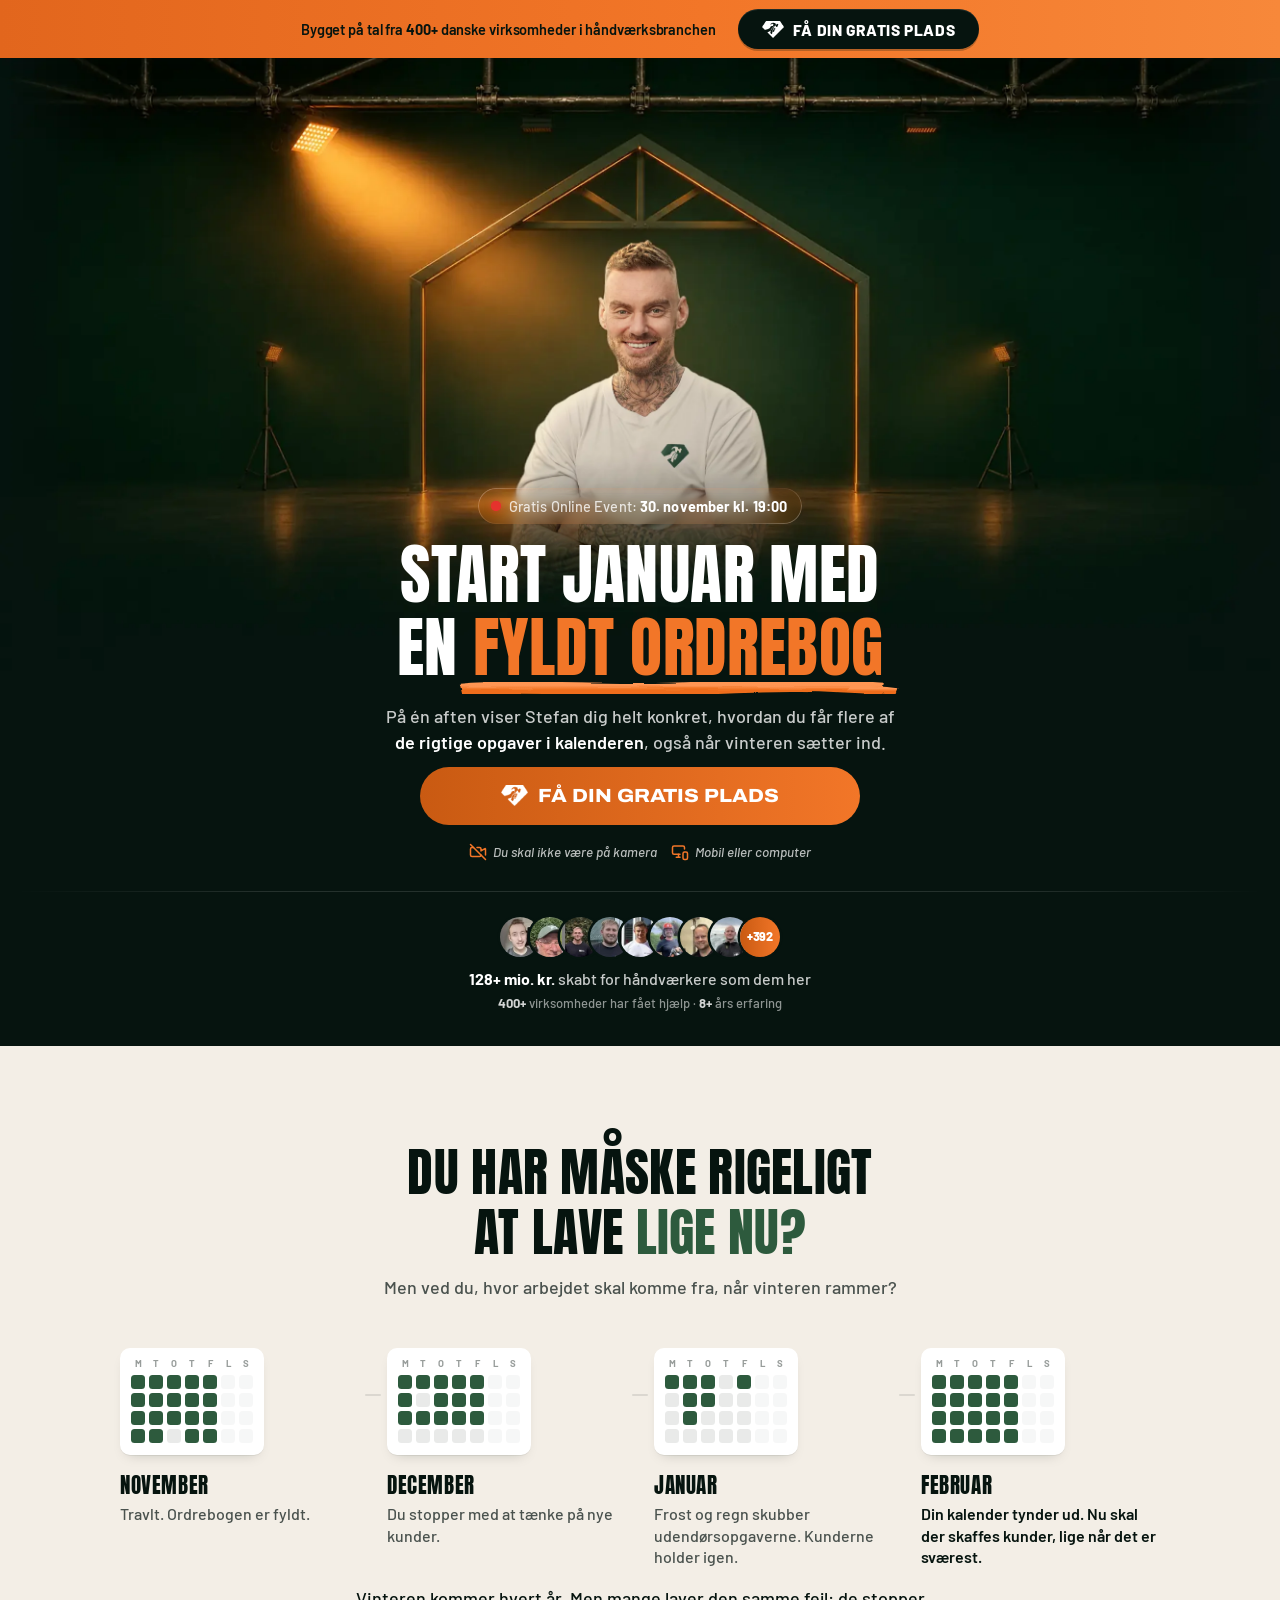
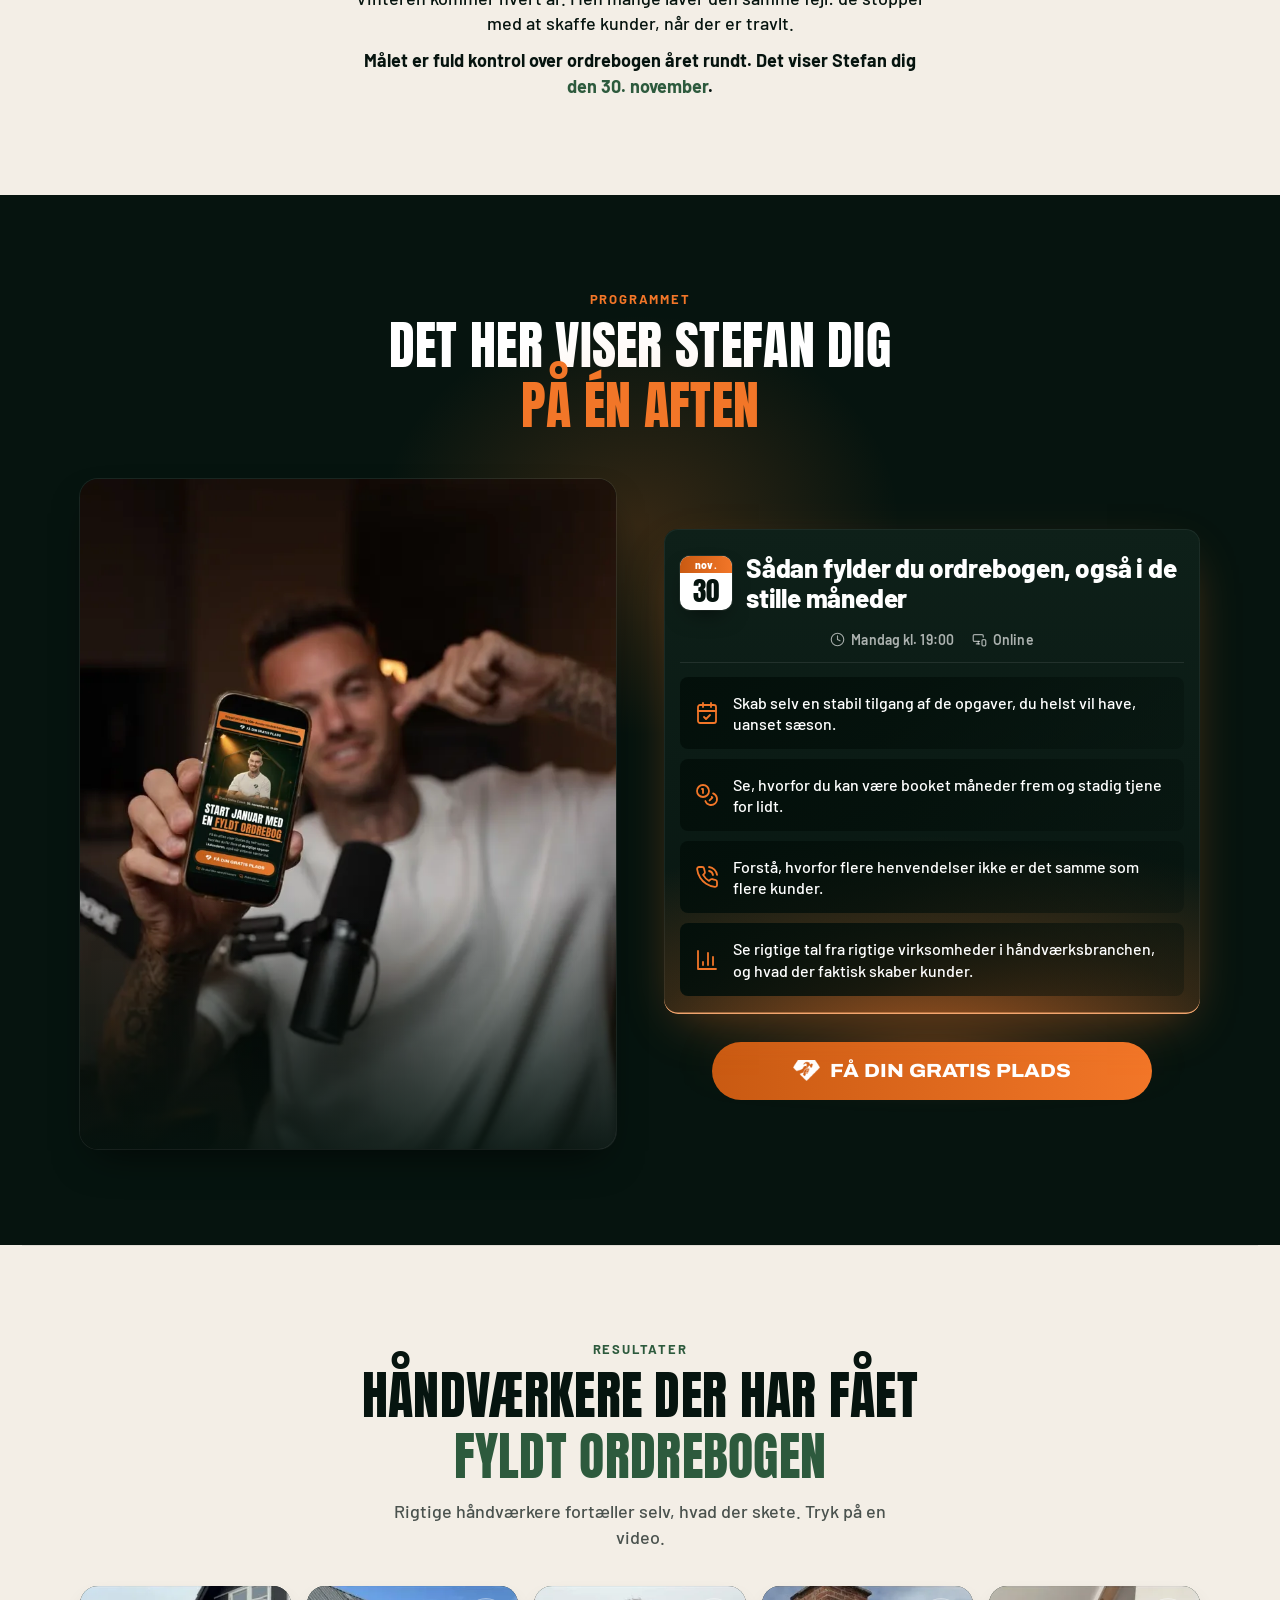
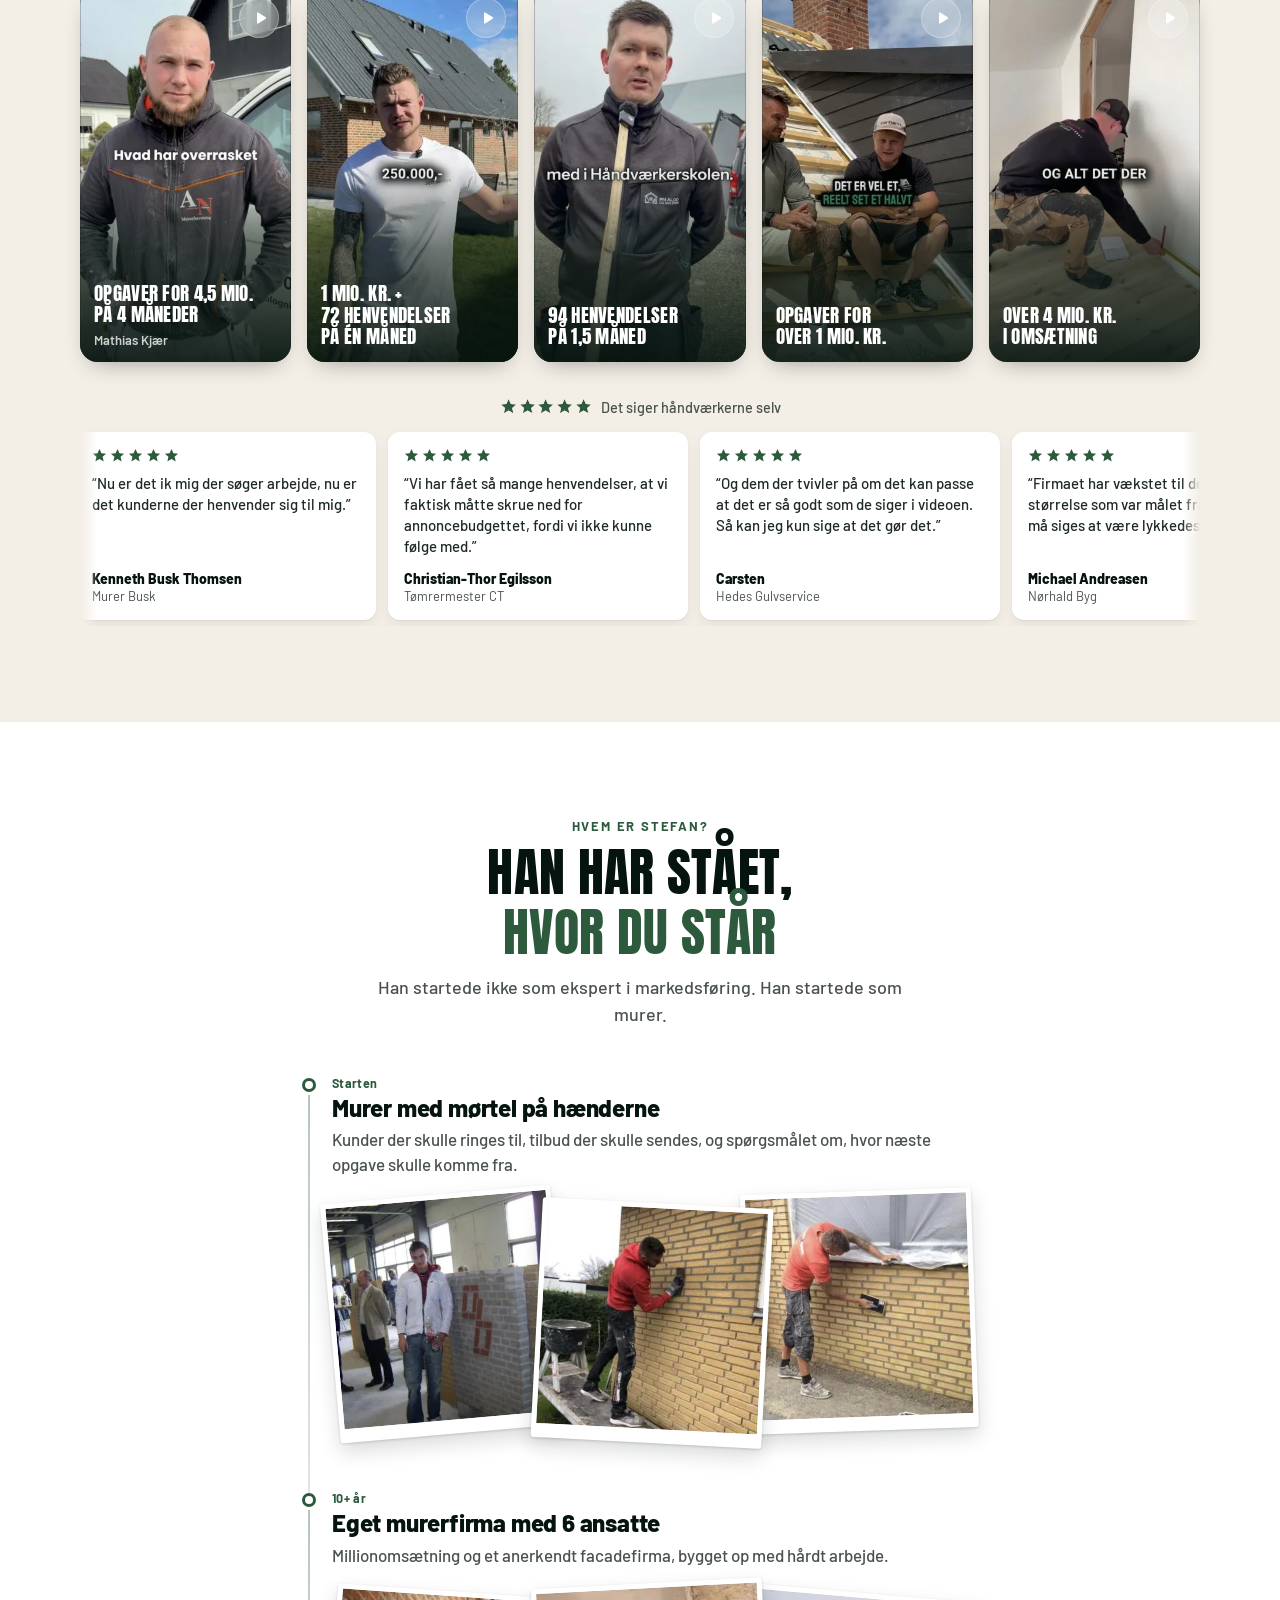
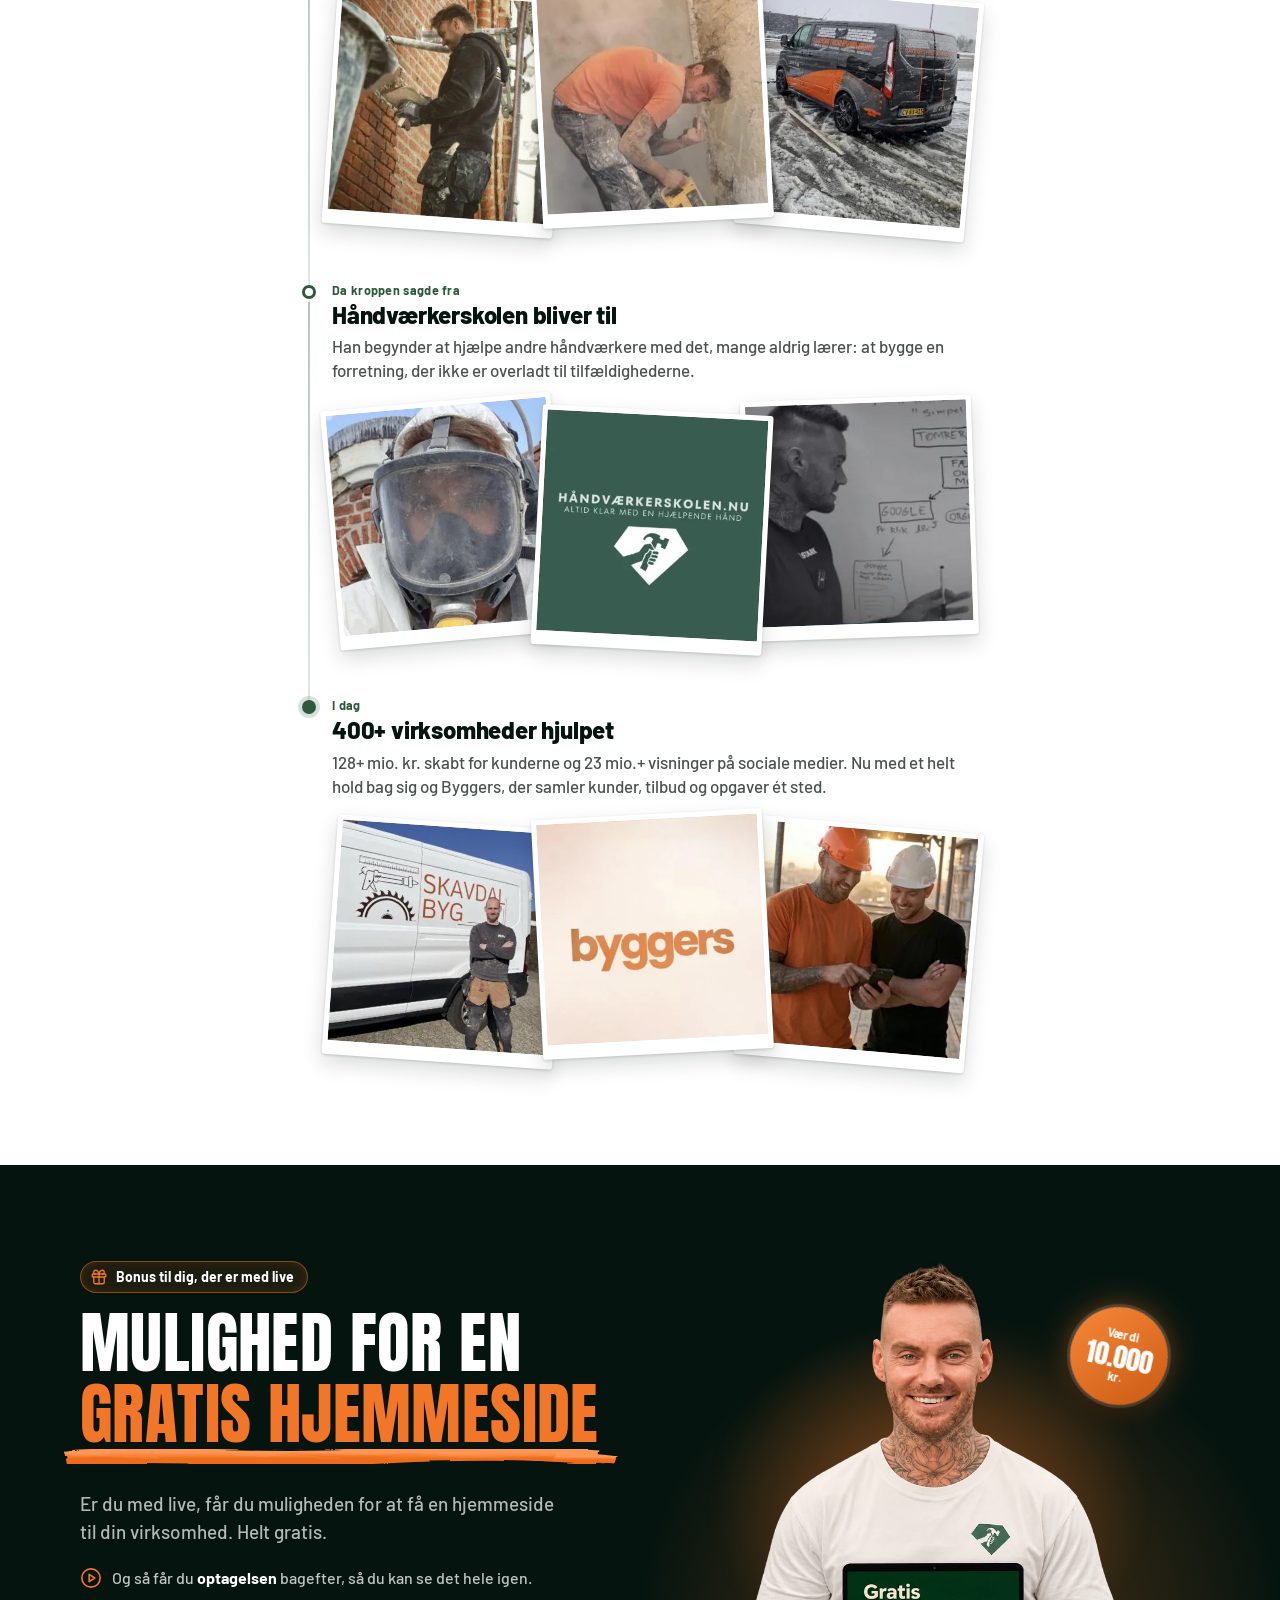
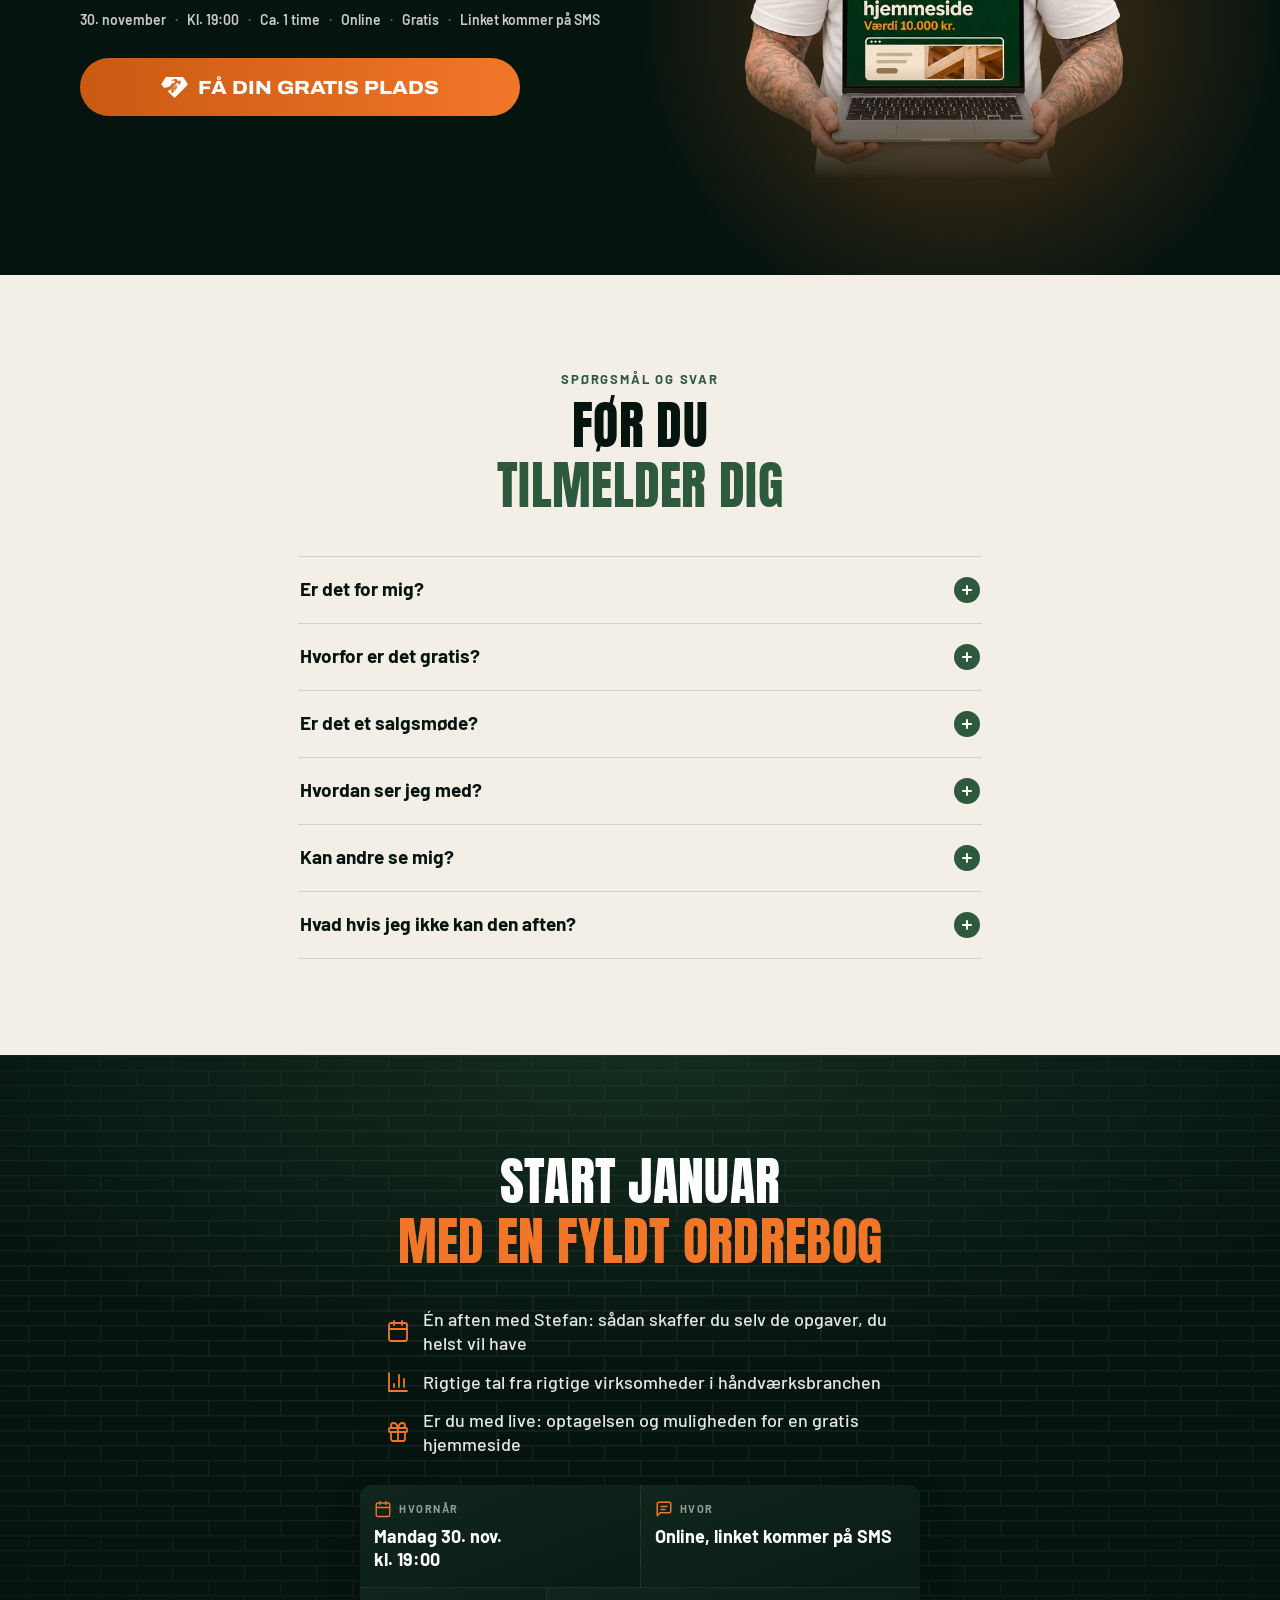
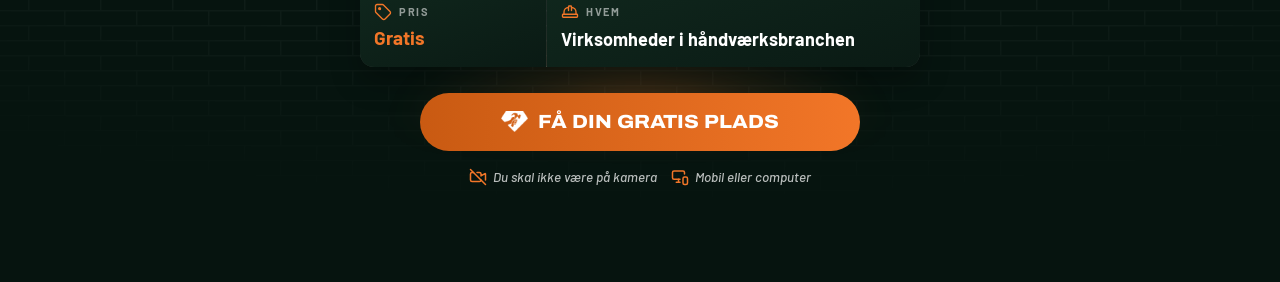
==== commit e9d7ad7d: "Hero: skarp Stefan (detaljer fra det originale foto, samme lys og farver), højere opløsning Co-Autho" ====
--- a/index.html
+++ b/index.html
@@ -679,7 +679,7 @@
 
 <main>
   <section class="hero">
-    <picture><source media="(min-width:768px)" srcset="billeder/hero-gavl-bred.webp" width="1774" height="887"><img id="heroimg" src="billeder/hero-gavl.webp" width="1000" height="1061" alt="Stefan fra Håndværkerskolen" fetchpriority="high"></picture>
+    <picture><source media="(min-width:768px)" srcset="billeder/hero-gavl-bred.webp" width="2661" height="1330"><img id="heroimg" src="billeder/hero-gavl.webp" width="1400" height="1485" alt="Stefan fra Håndværkerskolen" fetchpriority="high"></picture>
     <div class="hero-txt">
       <div class="date" id="date"><span class="edge" aria-hidden="true"></span><span class="dot" aria-hidden="true"></span><span class="t" id="datet"></span></div>
       <h1 class="h1" id="h1"></h1>
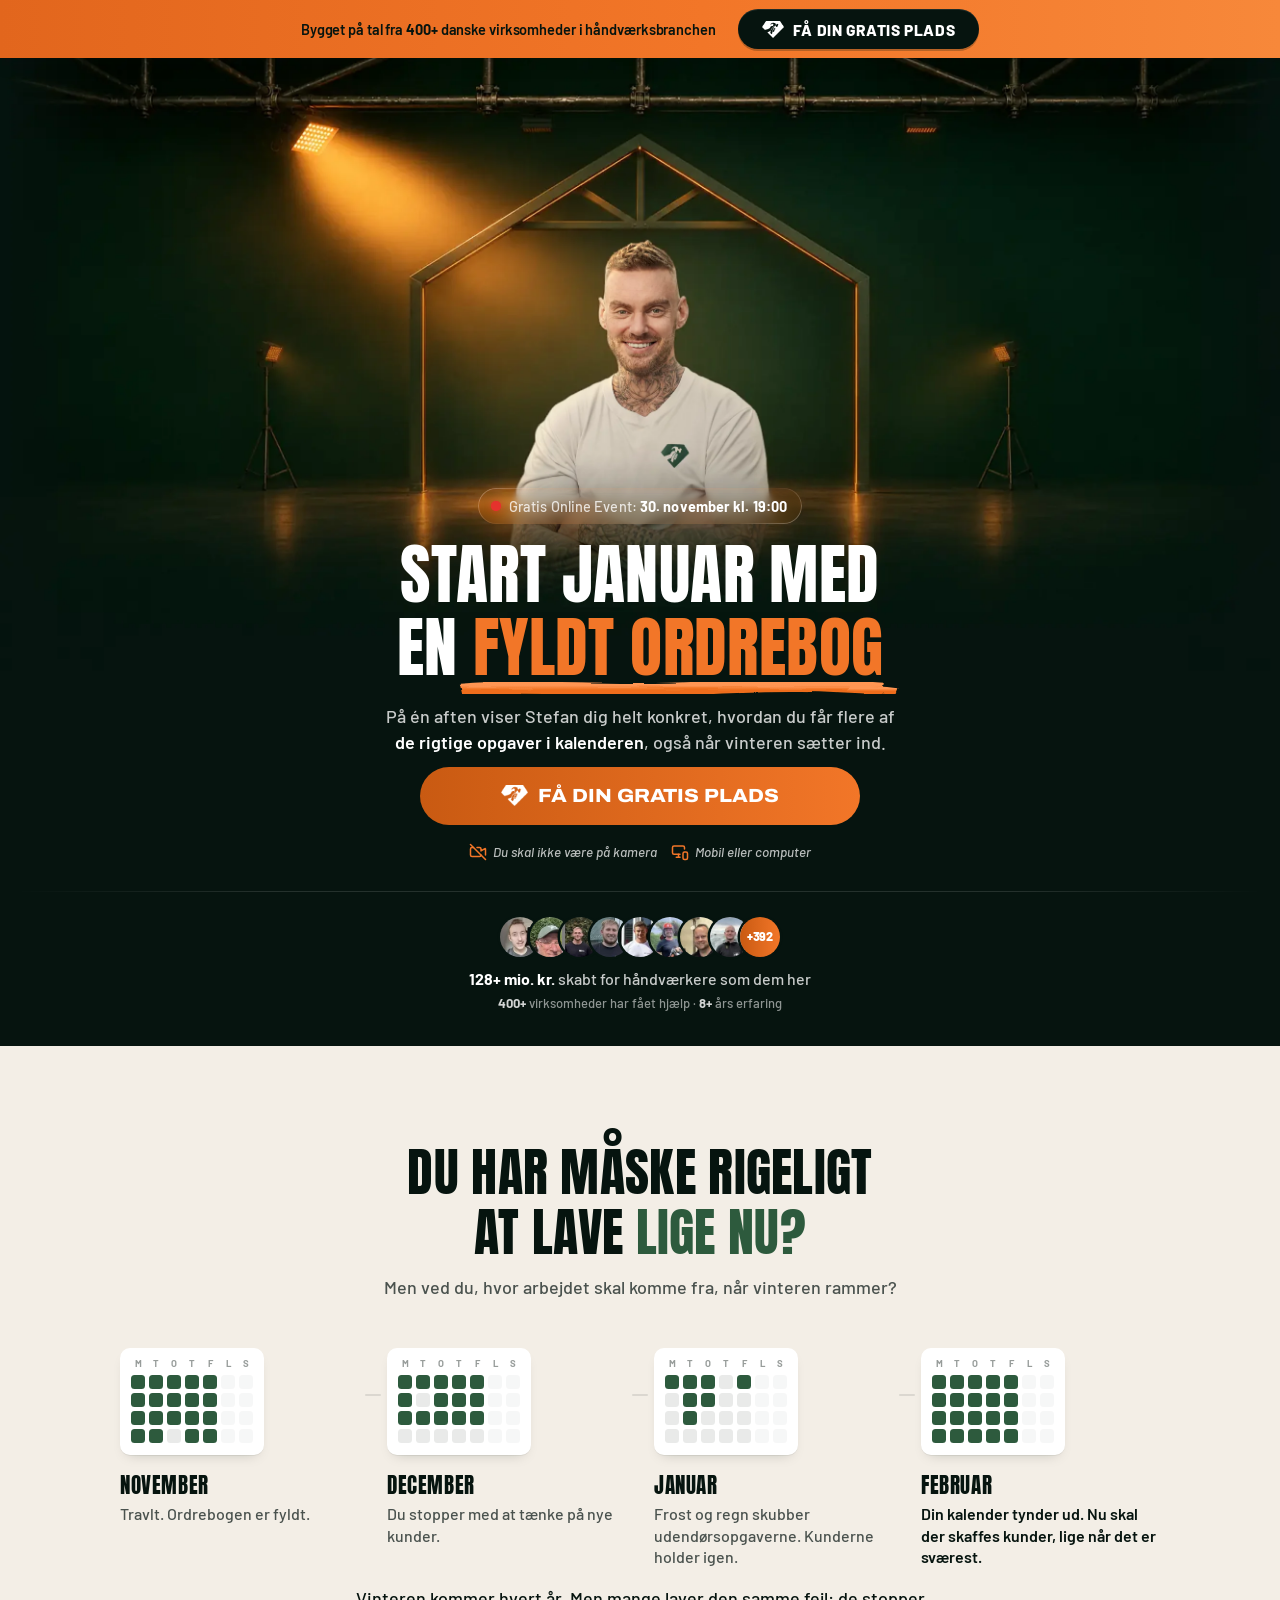
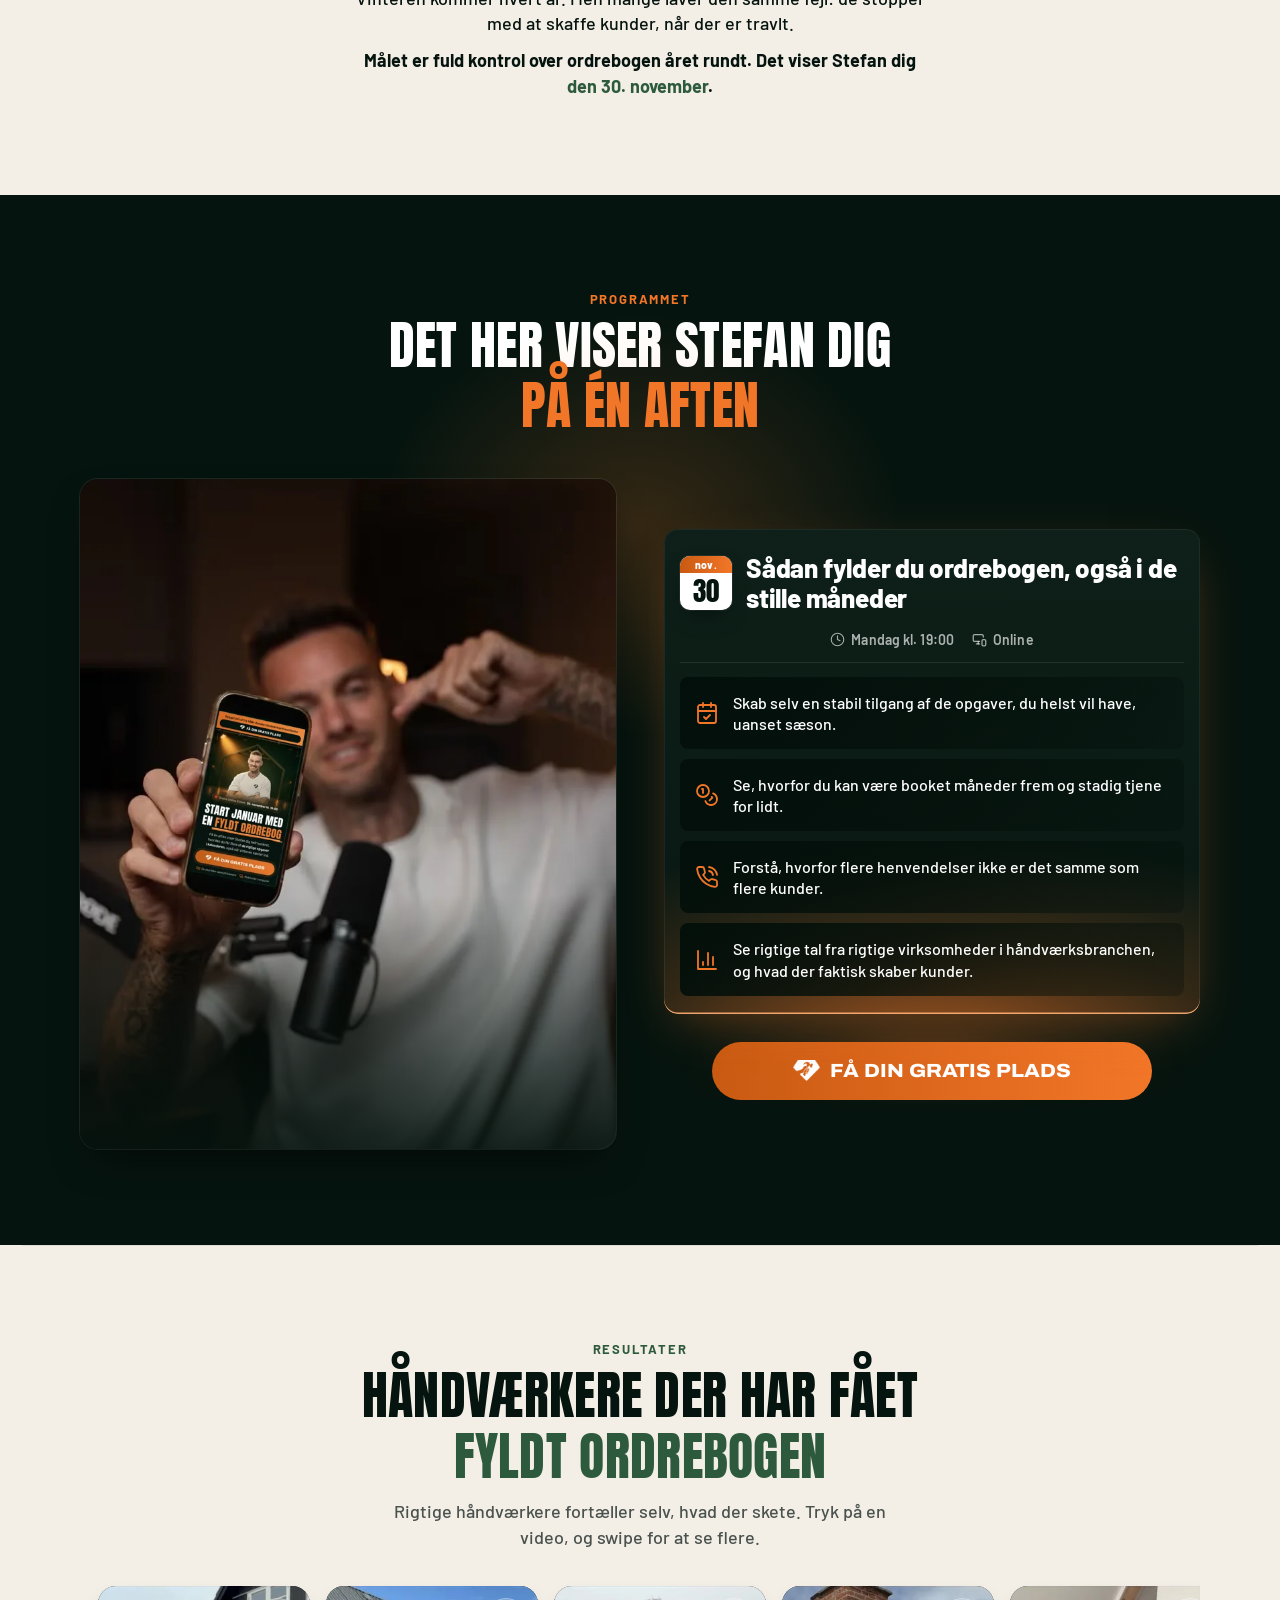
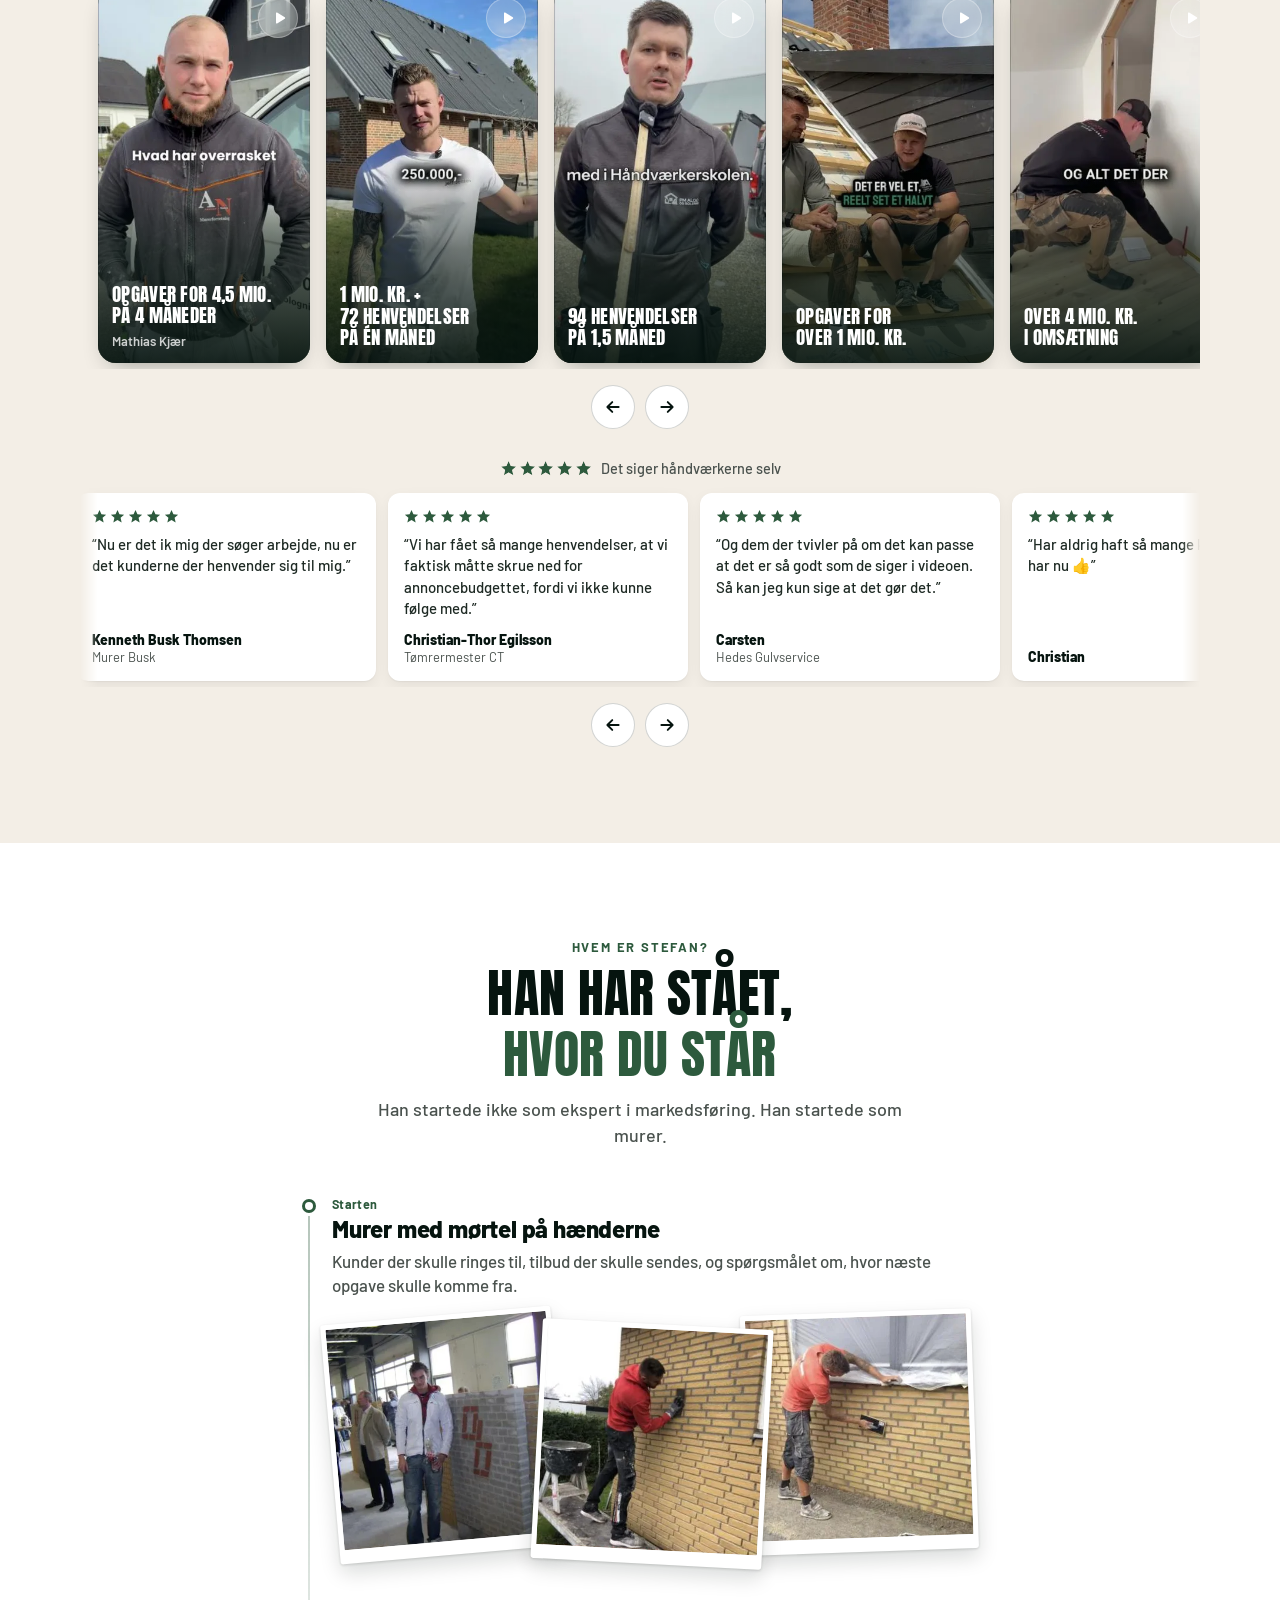
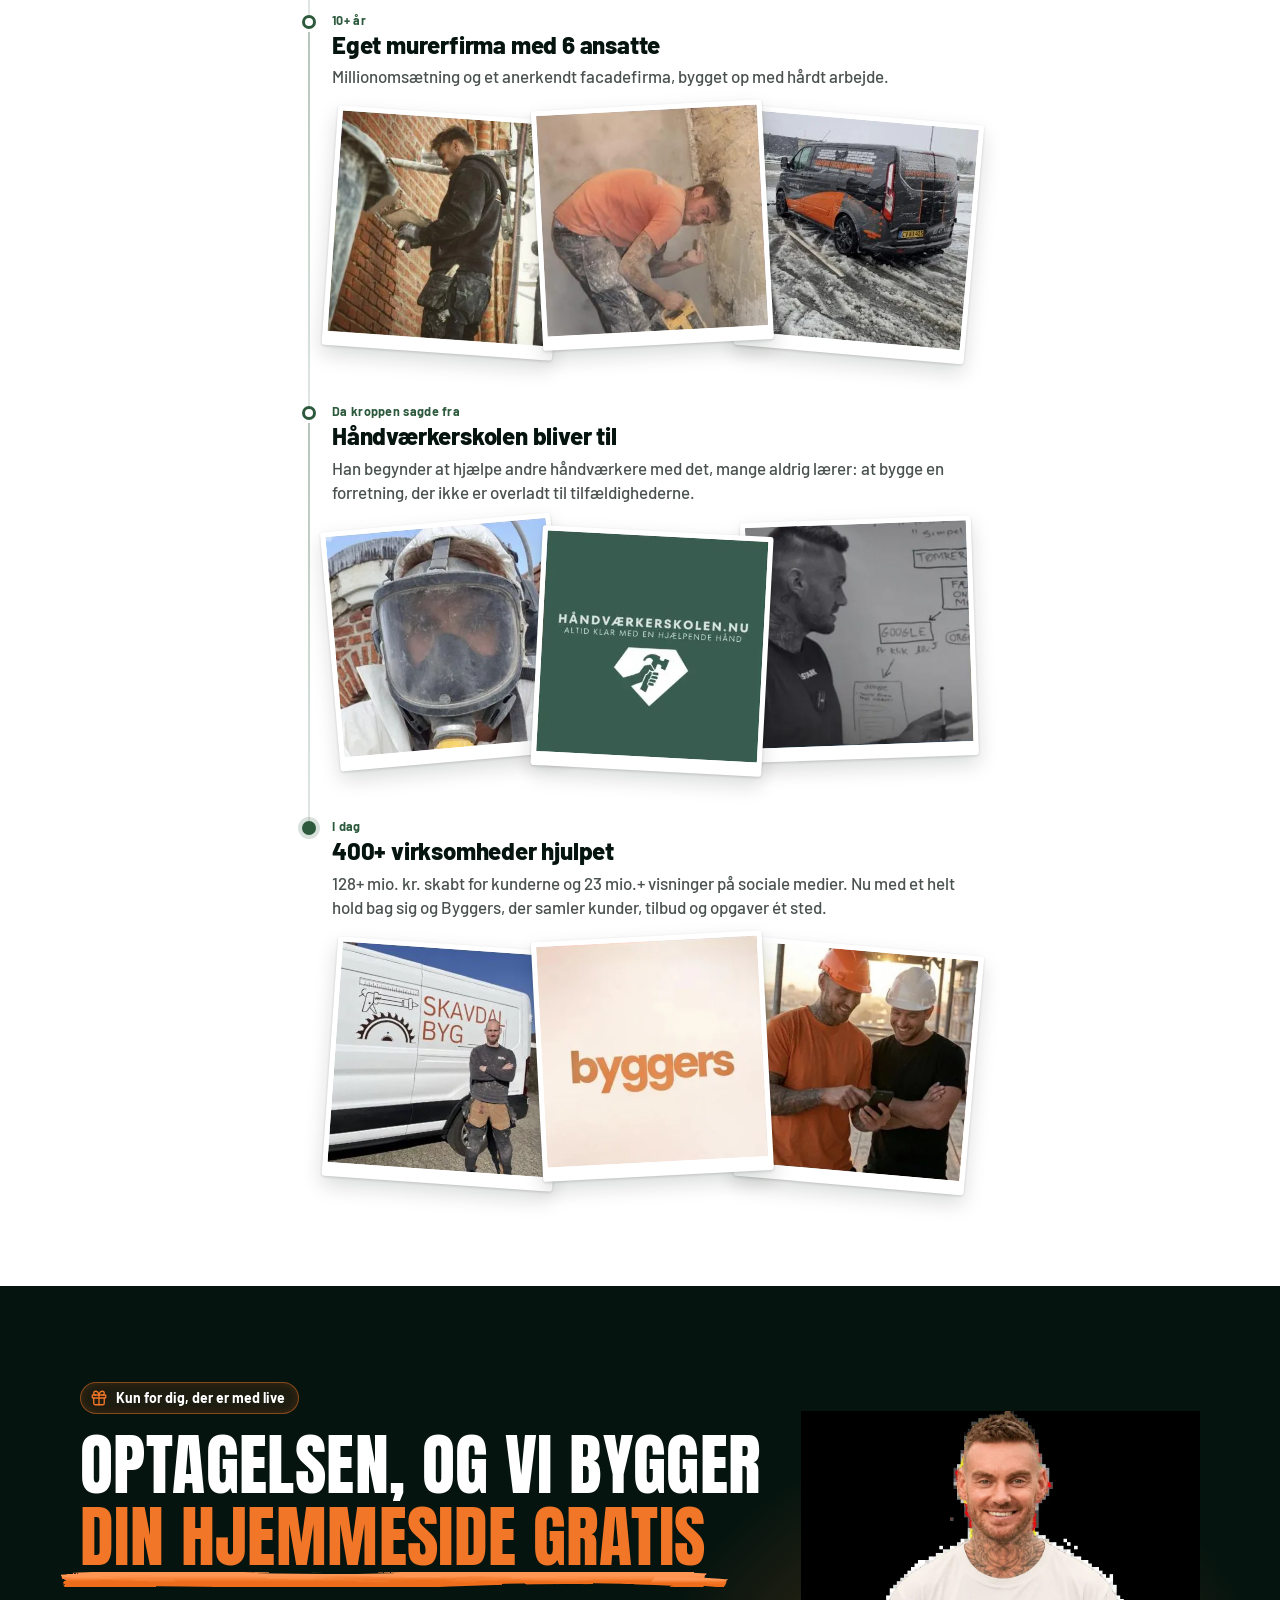
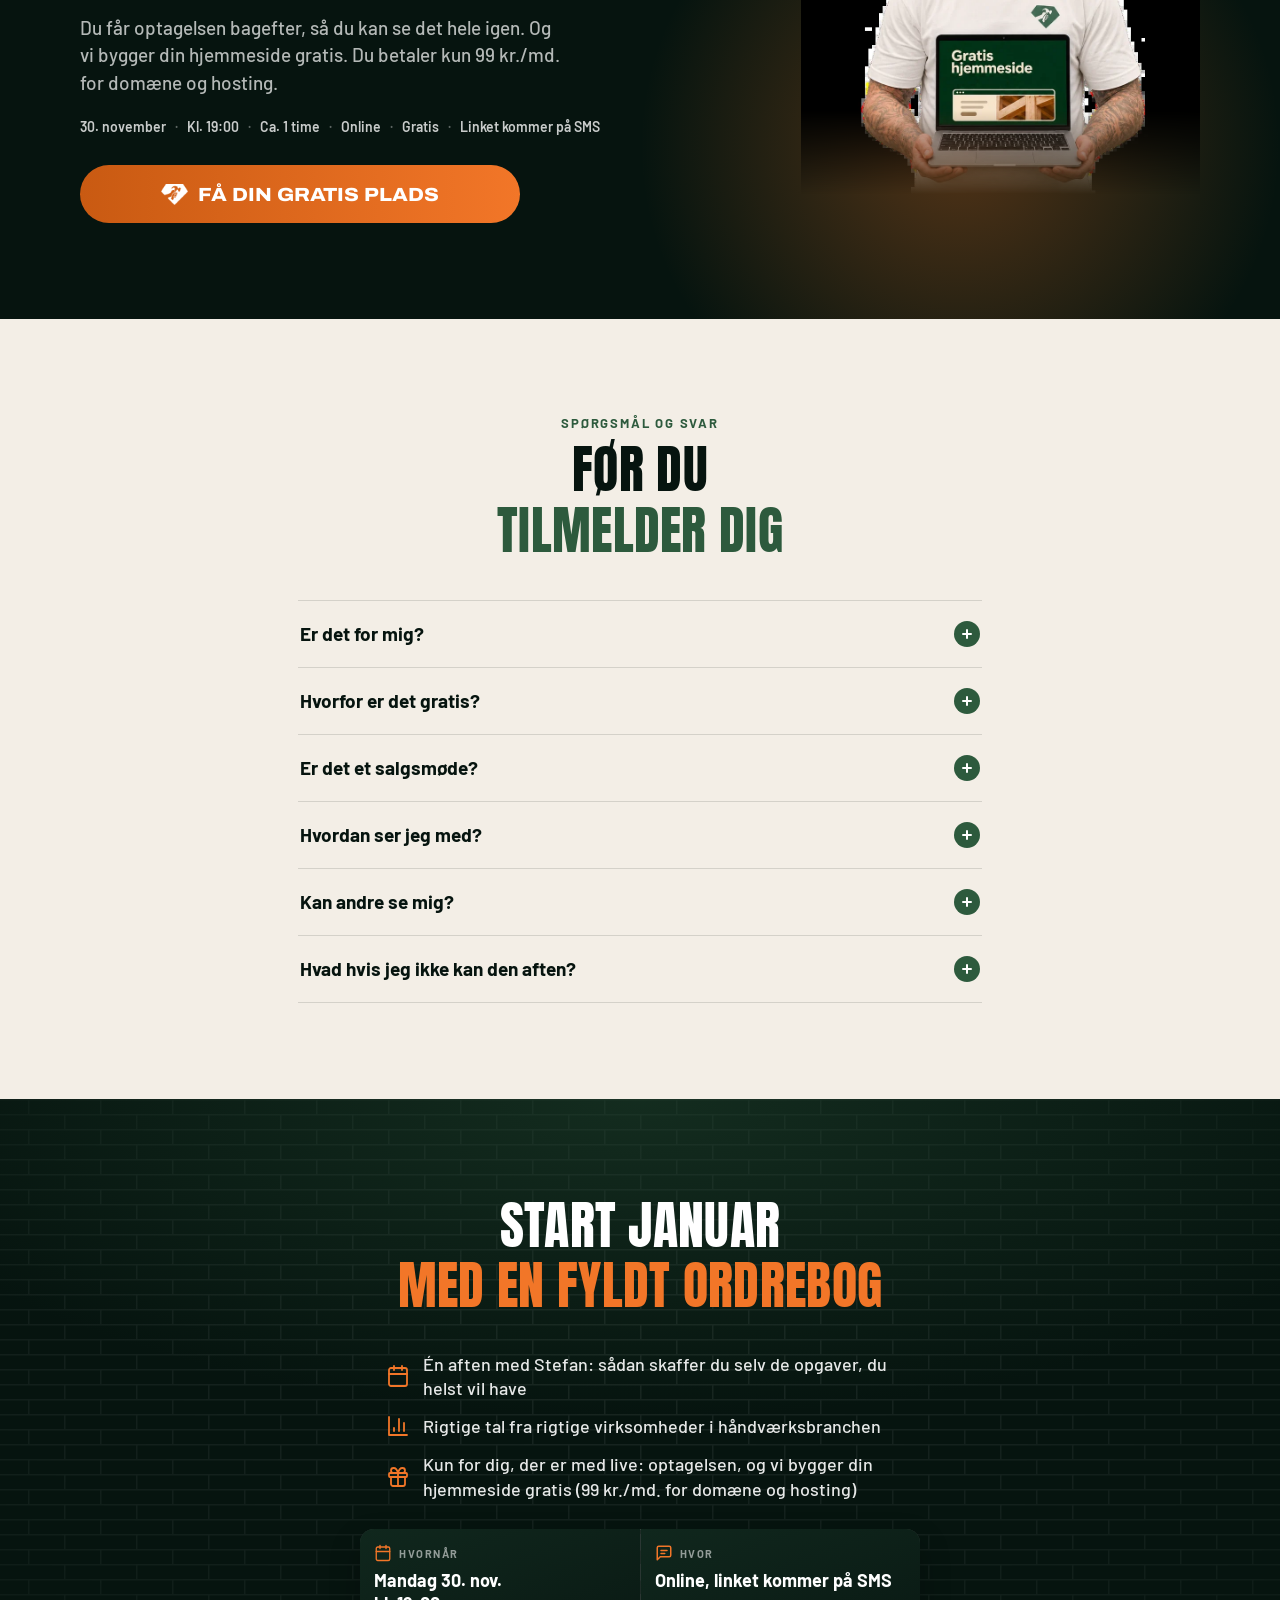
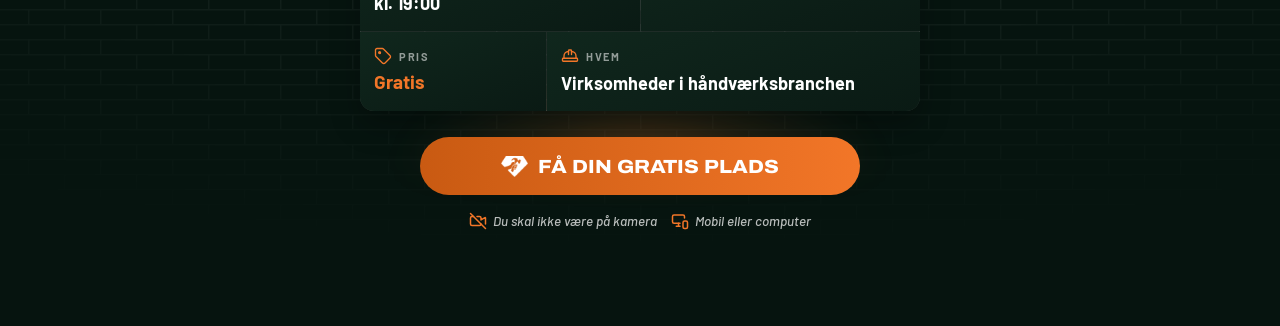
==== commit 4920f646: "Ærlig hjemmeside-copy (99 kr./md., ingen 10.000 kr.), snefald i hero, 17 videoer, 16 anmeldelser, pi" ====
--- a/index.html
+++ b/index.html
@@ -610,10 +610,10 @@
   .laerer .cta{grid-column:2;grid-row:4;margin-top:28px!important;align-self:start;width:100%}
   .prog-top h3{font-size:26px}
 
-  /* cases: alle fem videoer på én række, ingen swipe */
-  .spor{display:grid;grid-template-columns:repeat(5,1fr);gap:16px;overflow:visible;padding:36px 0 6px}
-  .case{width:auto}
-  .case .tekst b{font-size:clamp(16px,1.45vw,21px)}   /* fem kort på én række: titlerne må ikke fylde fire linjer på en lille skærm */
+  /* cases: swipe-spor med pile, fem kort synlige ad gangen */
+  .spor{gap:16px;padding-top:36px}
+  .case{width:calc((min(100vw,1200px) - 140px)/5)}
+  .case .tekst b{font-size:clamp(16px,1.45vw,21px)}
   .prikker{display:none}
   .tp-spor{padding-left:0;padding-right:0}
   .tp-k{flex-basis:300px}
@@ -646,6 +646,30 @@
   .slut8-fakta{max-width:560px;margin-left:auto;margin-right:auto}
   .slut8-fakta dd{font-size:18px}
 }
+
+
+/* snefald i hero: ligger over billedet, under teksten. Fader ud nedad, så det ikke forstyrrer overskriften */
+.sne{position:absolute;inset:0;z-index:1;overflow:hidden;pointer-events:none;--fald:900px;
+  -webkit-mask:linear-gradient(180deg,#000 0,#000 52%,transparent 82%);mask:linear-gradient(180deg,#000 0,#000 52%,transparent 82%)}
+.sne i{position:absolute;top:-12px;border-radius:50%;background:#fff;opacity:var(--o);filter:blur(.4px);
+  animation:sne var(--d) linear var(--f) infinite;will-change:transform}
+@keyframes sne{0%{transform:translate3d(0,0,0)}50%{transform:translate3d(var(--x),calc(var(--fald)*.5),0)}100%{transform:translate3d(0,var(--fald),0)}}
+.hero picture,.hero-txt{position:relative}
+.hero-txt{z-index:2}
+@media (min-width:768px){ .sne{--fald:1250px} }
+@media (prefers-reduced-motion:reduce){ .sne{display:none} }
+
+/* pile under video- og anmeldelsessporet (computer). På mobil swiper man */
+.pile{display:none;justify-content:center;gap:10px;margin-top:16px}
+.pil-k{width:44px;height:44px;border-radius:50%;border:1px solid rgba(6,20,15,.18);background:#fff;color:#06140F;display:flex;align-items:center;justify-content:center;cursor:pointer;
+  transition:background .2s,transform .15s;-webkit-tap-highlight-color:transparent}
+.pil-k:hover{background:#F3EEE6}
+.pil-k:active{transform:scale(.94)}
+.pil-k svg{width:18px;height:18px}
+.pil-k[data-dir="-1"] svg{transform:scaleX(-1)}
+.spor.traek,.tp-spor.traek{cursor:grabbing;scroll-snap-type:none}
+.spor.traek *,.tp-spor.traek *{user-select:none;pointer-events:none}
+@media (hover:hover) and (pointer:fine){ .spor,.tp-spor{cursor:grab} .pile{display:flex} }
 </style>
 </head>
 <body>
@@ -679,6 +703,7 @@
 
 <main>
   <section class="hero">
+    <div class="sne" aria-hidden="true"><i style="left:11.3%;width:4.1px;height:4.1px;--d:13.2s;--f:-18.2s;--x:-30px;--o:0.67"></i><i style="left:73.7%;width:2.7px;height:2.7px;--d:12.6s;--f:-6.4s;--x:-30px;--o:0.61"></i><i style="left:44.0%;width:4.5px;height:4.5px;--d:15.7s;--f:-12.6s;--x:30px;--o:0.76"></i><i style="left:21.9%;width:4.1px;height:4.1px;--d:13.5s;--f:-18.3s;--x:-20px;--o:0.74"></i><i style="left:37.8%;width:3.7px;height:3.7px;--d:16.0s;--f:-4.2s;--x:-20px;--o:0.35"></i><i style="left:44.9%;width:5.2px;height:5.2px;--d:14.8s;--f:-12.1s;--x:-12px;--o:0.59"></i><i style="left:84.9%;width:3.4px;height:3.4px;--d:10.0s;--f:-18.9s;--x:30px;--o:0.67"></i><i style="left:1.5%;width:4.0px;height:4.0px;--d:17.6s;--f:-15.4s;--x:-20px;--o:0.76"></i><i style="left:16.8%;width:4.9px;height:4.9px;--d:9.6s;--f:-15.0s;--x:12px;--o:0.51"></i><i style="left:97.7%;width:4.1px;height:4.1px;--d:9.1s;--f:-0.1s;--x:30px;--o:0.84"></i><i style="left:79.4%;width:2.3px;height:2.3px;--d:10.3s;--f:-16.9s;--x:20px;--o:0.7"></i><i style="left:93.5%;width:3.0px;height:3.0px;--d:13.8s;--f:-10.7s;--x:12px;--o:0.48"></i><i style="left:15.5%;width:5.3px;height:5.3px;--d:17.0s;--f:-2.7s;--x:12px;--o:0.41"></i><i style="left:2.2%;width:5.3px;height:5.3px;--d:11.3s;--f:-13.9s;--x:-20px;--o:0.68"></i><i style="left:93.8%;width:2.0px;height:2.0px;--d:14.6s;--f:-4.2s;--x:-12px;--o:0.44"></i><i style="left:73.0%;width:2.7px;height:2.7px;--d:10.3s;--f:-9.5s;--x:20px;--o:0.71"></i><i style="left:67.8%;width:2.8px;height:2.8px;--d:12.0s;--f:-15.1s;--x:-20px;--o:0.61"></i><i style="left:9.2%;width:2.5px;height:2.5px;--d:14.2s;--f:-12.4s;--x:-12px;--o:0.36"></i><i style="left:75.4%;width:2.5px;height:2.5px;--d:12.0s;--f:-12.1s;--x:30px;--o:0.8"></i><i style="left:61.6%;width:3.2px;height:3.2px;--d:9.5s;--f:-0.2s;--x:-30px;--o:0.66"></i><i style="left:15.6%;width:2.7px;height:2.7px;--d:9.1s;--f:-1.6s;--x:20px;--o:0.83"></i><i style="left:83.5%;width:2.2px;height:2.2px;--d:9.6s;--f:-3.1s;--x:-20px;--o:0.65"></i><i style="left:56.4%;width:2.9px;height:2.9px;--d:9.7s;--f:-10.4s;--x:20px;--o:0.43"></i><i style="left:78.3%;width:5.4px;height:5.4px;--d:11.4s;--f:-2.6s;--x:20px;--o:0.67"></i><i style="left:18.1%;width:2.8px;height:2.8px;--d:19.0s;--f:-10.5s;--x:-20px;--o:0.42"></i><i style="left:79.9%;width:2.5px;height:2.5px;--d:9.7s;--f:-18.6s;--x:-30px;--o:0.75"></i><i style="left:91.9%;width:4.7px;height:4.7px;--d:12.9s;--f:-10.3s;--x:-30px;--o:0.47"></i><i style="left:94.6%;width:2.6px;height:2.6px;--d:15.3s;--f:-13.9s;--x:30px;--o:0.49"></i><i style="left:75.9%;width:5.0px;height:5.0px;--d:17.2s;--f:-4.3s;--x:20px;--o:0.56"></i><i style="left:99.2%;width:4.7px;height:4.7px;--d:17.9s;--f:-1.4s;--x:30px;--o:0.37"></i><i style="left:70.9%;width:3.8px;height:3.8px;--d:12.6s;--f:-7.0s;--x:30px;--o:0.66"></i><i style="left:70.7%;width:4.7px;height:4.7px;--d:12.5s;--f:-10.6s;--x:20px;--o:0.53"></i><i style="left:50.2%;width:3.6px;height:3.6px;--d:17.4s;--f:-7.5s;--x:20px;--o:0.78"></i><i style="left:57.3%;width:5.2px;height:5.2px;--d:13.4s;--f:-2.0s;--x:30px;--o:0.78"></i><i style="left:46.2%;width:4.9px;height:4.9px;--d:18.7s;--f:-6.8s;--x:-30px;--o:0.66"></i><i style="left:48.2%;width:4.1px;height:4.1px;--d:15.4s;--f:-13.7s;--x:12px;--o:0.77"></i><i style="left:40.9%;width:5.4px;height:5.4px;--d:10.8s;--f:-10.2s;--x:-12px;--o:0.54"></i><i style="left:31.4%;width:2.3px;height:2.3px;--d:16.9s;--f:-7.3s;--x:20px;--o:0.4"></i><i style="left:94.1%;width:5.0px;height:5.0px;--d:12.7s;--f:-4.4s;--x:-20px;--o:0.46"></i><i style="left:11.8%;width:4.5px;height:4.5px;--d:18.3s;--f:-18.5s;--x:12px;--o:0.7"></i><i style="left:57.8%;width:4.3px;height:4.3px;--d:11.5s;--f:-4.1s;--x:-30px;--o:0.84"></i><i style="left:68.3%;width:4.5px;height:4.5px;--d:14.8s;--f:-18.9s;--x:20px;--o:0.64"></i><i style="left:39.3%;width:2.5px;height:2.5px;--d:17.9s;--f:-7.9s;--x:30px;--o:0.62"></i><i style="left:4.1%;width:4.8px;height:4.8px;--d:10.9s;--f:-12.4s;--x:12px;--o:0.55"></i><i style="left:52.7%;width:3.4px;height:3.4px;--d:18.4s;--f:-16.4s;--x:-30px;--o:0.74"></i><i style="left:61.9%;width:2.7px;height:2.7px;--d:18.6s;--f:-11.8s;--x:-20px;--o:0.49"></i></div>
     <picture><source media="(min-width:768px)" srcset="billeder/hero-gavl-bred.webp" width="2661" height="1330"><img id="heroimg" src="billeder/hero-gavl.webp" width="1400" height="1485" alt="Stefan fra Håndværkerskolen" fetchpriority="high"></picture>
     <div class="hero-txt">
       <div class="date" id="date"><span class="edge" aria-hidden="true"></span><span class="dot" aria-hidden="true"></span><span class="t" id="datet"></span></div>
@@ -741,7 +766,7 @@
   <section class="cases" id="cases" aria-labelledby="cases-h">
     <p class="eyebrow">Resultater</p>
     <h2 class="h2" id="cases-h">Håndværkere der har fået<br><span class="acc">fyldt ordrebogen</span></h2>
-    <p class="lead">Rigtige håndværkere fortæller selv, hvad der skete. Tryk på en video.</p>
+    <p class="lead">Rigtige håndværkere fortæller selv, hvad der skete. Tryk på en video, og swipe for at se flere.</p>
     <div class="spor" id="spor">
       <a class="case" href="https://www.youtube.com/shorts/LZIb64YkEFc" data-yt="LZIb64YkEFc" target="_blank" rel="noopener" aria-label="Se casen: Opgaver for 4,5 mio. på 4 måneder">
         <img src="billeder/case-mathias.webp" alt="" width="360" height="640" loading="lazy">
@@ -768,13 +793,75 @@
         <span class="spil" aria-hidden="true"><svg><use href="#spil"/></svg></span>
         <span class="tekst"><b>Over 4 mio. kr.<br>i omsætning</b></span>
       </a>
+      <a class="case" href="https://www.youtube.com/shorts/Oede9yDifEY" data-yt="Oede9yDifEY" target="_blank" rel="noopener" aria-label="Se casen: Bjørn fra DK Landskab">
+        <img src="billeder/yt-Oede9yDifEY.webp" alt="" width="540" height="960" loading="lazy">
+        <span class="spil" aria-hidden="true"><svg><use href="#spil"/></svg></span>
+        <span class="tekst"><b>Bjørn fra<br>DK Landskab</b></span>
+      </a>
+      <a class="case" href="https://www.youtube.com/shorts/wu8-avnu8Is" data-yt="wu8-avnu8Is" target="_blank" rel="noopener" aria-label="Se casen: Gesten Multiservice">
+        <img src="billeder/yt-wu8-avnu8Is.webp" alt="" width="540" height="960" loading="lazy">
+        <span class="spil" aria-hidden="true"><svg><use href="#spil"/></svg></span>
+        <span class="tekst"><b>Gesten<br>Multiservice</b><small>Fliserens og isolering</small></span>
+      </a>
+      <a class="case" href="https://www.youtube.com/shorts/Jlqdxbw0h6E" data-yt="Jlqdxbw0h6E" target="_blank" rel="noopener" aria-label="Se casen: Gyldenskjold Tømrer">
+        <img src="billeder/yt-Jlqdxbw0h6E.webp" alt="" width="540" height="960" loading="lazy">
+        <span class="spil" aria-hidden="true"><svg><use href="#spil"/></svg></span>
+        <span class="tekst"><b>Gyldenskjold<br>Tømrer</b></span>
+      </a>
+      <a class="case" href="https://www.youtube.com/shorts/DDp36Xqgap8" data-yt="DDp36Xqgap8" target="_blank" rel="noopener" aria-label="Se casen: KTN Byg">
+        <img src="billeder/yt-DDp36Xqgap8.webp" alt="" width="540" height="960" loading="lazy">
+        <span class="spil" aria-hidden="true"><svg><use href="#spil"/></svg></span>
+        <span class="tekst"><b>KTN Byg</b><small>Aalborg</small></span>
+      </a>
+      <a class="case" href="https://www.youtube.com/shorts/QJNZx3aPsNw" data-yt="QJNZx3aPsNw" target="_blank" rel="noopener" aria-label="Se casen: Lindtoft Byg">
+        <img src="billeder/yt-QJNZx3aPsNw.webp" alt="" width="540" height="960" loading="lazy">
+        <span class="spil" aria-hidden="true"><svg><use href="#spil"/></svg></span>
+        <span class="tekst"><b>Lindtoft Byg</b><small>Sjælland</small></span>
+      </a>
+      <a class="case" href="https://www.youtube.com/shorts/OQelbwCC2iI" data-yt="OQelbwCC2iI" target="_blank" rel="noopener" aria-label="Se casen: Pedersen Byg">
+        <img src="billeder/yt-OQelbwCC2iI.webp" alt="" width="540" height="960" loading="lazy">
+        <span class="spil" aria-hidden="true"><svg><use href="#spil"/></svg></span>
+        <span class="tekst"><b>Pedersen Byg</b><small>Murermester</small></span>
+      </a>
+      <a class="case" href="https://www.youtube.com/shorts/rzUD27Wkfl0" data-yt="rzUD27Wkfl0" target="_blank" rel="noopener" aria-label="Se casen: Nørhald Byg">
+        <img src="billeder/yt-rzUD27Wkfl0.webp" alt="" width="540" height="960" loading="lazy">
+        <span class="spil" aria-hidden="true"><svg><use href="#spil"/></svg></span>
+        <span class="tekst"><b>Nørhald Byg</b><small>Michael</small></span>
+      </a>
+      <a class="case" href="https://www.youtube.com/shorts/JzwPgWBKyQU" data-yt="JzwPgWBKyQU" target="_blank" rel="noopener" aria-label="Se casen: PM Alge og Isolering">
+        <img src="billeder/yt-JzwPgWBKyQU.webp" alt="" width="540" height="960" loading="lazy">
+        <span class="spil" aria-hidden="true"><svg><use href="#spil"/></svg></span>
+        <span class="tekst"><b>PM Alge og<br>Isolering</b><small>Peter</small></span>
+      </a>
+      <a class="case" href="https://www.youtube.com/shorts/1blS_ygITKU" data-yt="1blS_ygITKU" target="_blank" rel="noopener" aria-label="Se casen: Det bedste år i 9 år">
+        <img src="billeder/yt-1blS_ygITKU.webp" alt="" width="540" height="960" loading="lazy">
+        <span class="spil" aria-hidden="true"><svg><use href="#spil"/></svg></span>
+        <span class="tekst"><b>Det bedste år<br>i 9 år</b><small>Emils Skovservice</small></span>
+      </a>
+      <a class="case" href="https://www.youtube.com/shorts/RrtDnIeRbWQ" data-yt="RrtDnIeRbWQ" target="_blank" rel="noopener" aria-label="Se casen: De opgaver man godt kan li' at lave">
+        <img src="billeder/yt-RrtDnIeRbWQ.webp" alt="" width="540" height="960" loading="lazy">
+        <span class="spil" aria-hidden="true"><svg><use href="#spil"/></svg></span>
+        <span class="tekst"><b>De opgaver man<br>godt kan li' at lave</b></span>
+      </a>
+      <a class="case" href="https://www.youtube.com/shorts/mONhIkLXU0o" data-yt="mONhIkLXU0o" target="_blank" rel="noopener" aria-label="Se casen: Et par måneder efter start">
+        <img src="billeder/yt-mONhIkLXU0o.webp" alt="" width="540" height="960" loading="lazy">
+        <span class="spil" aria-hidden="true"><svg><use href="#spil"/></svg></span>
+        <span class="tekst"><b>Et par måneder<br>efter start</b><small>Jonas</small></span>
+      </a>
+      <a class="case" href="https://www.youtube.com/shorts/3W1vINNK8bc" data-yt="3W1vINNK8bc" target="_blank" rel="noopener" aria-label="Se casen: Gode opgaver i bogen">
+        <img src="billeder/yt-3W1vINNK8bc.webp" alt="" width="540" height="960" loading="lazy">
+        <span class="spil" aria-hidden="true"><svg><use href="#spil"/></svg></span>
+        <span class="tekst"><b>Gode opgaver<br>i bogen</b><small>Entreprenørfirma</small></span>
+      </a>
     </div>
-    <div class="prikker" id="prikker" aria-hidden="true"><i></i><i></i><i></i><i></i><i></i></div>
+    <div class="prikker" id="prikker" aria-hidden="true"></div>
+    <div class="pile" data-spor="spor"><button type="button" class="pil-k" data-dir="-1" aria-label="Forrige video"><svg aria-hidden="true"><use href="#pil"/></svg></button><button type="button" class="pil-k" data-dir="1" aria-label="Næste video"><svg aria-hidden="true"><use href="#pil"/></svg></button></div>
     <!-- Ordrette citater fra Trustpilot (hentet 12. nov. 2026). Kun citater med et konkret resultat eller en konkret tvivl, der bliver besvaret,
          og to med 4 stjerner, så det ikke ser for perfekt ud. Hele rækken står to gange, så den kan glide i ring -->
     <div class="anm" aria-labelledby="tp-h">
       <p class="tp-top" id="tp-h"><span class="tp-score" aria-hidden="true"><i style="width:100%"></i></span><span>Det siger håndværkerne selv</span></p>
-      <div class="tp-spor" id="tpspor"><figure class="tp-k"><span class="tp-s" aria-label="5 ud af 5 stjerner"><i class="on"></i><i class="on"></i><i class="on"></i><i class="on"></i><i class="on"></i></span><blockquote>“Nu er det ik mig der søger arbejde, nu er det kunderne der henvender sig til mig.”</blockquote><figcaption><b>Kenneth Busk Thomsen</b><span class="tp-f">Murer Busk</span></figcaption></figure><figure class="tp-k"><span class="tp-s" aria-label="5 ud af 5 stjerner"><i class="on"></i><i class="on"></i><i class="on"></i><i class="on"></i><i class="on"></i></span><blockquote>“Vi har fået så mange henvendelser, at vi faktisk måtte skrue ned for annoncebudgettet, fordi vi ikke kunne følge med.”</blockquote><figcaption><b>Christian-Thor Egilsson</b><span class="tp-f">Tømrermester CT</span></figcaption></figure><figure class="tp-k"><span class="tp-s" aria-label="5 ud af 5 stjerner"><i class="on"></i><i class="on"></i><i class="on"></i><i class="on"></i><i class="on"></i></span><blockquote>“Og dem der tvivler på om det kan passe at det er så godt som de siger i videoen. Så kan jeg kun sige at det gør det.”</blockquote><figcaption><b>Carsten</b><span class="tp-f">Hedes Gulvservice</span></figcaption></figure><figure class="tp-k"><span class="tp-s" aria-label="5 ud af 5 stjerner"><i class="on"></i><i class="on"></i><i class="on"></i><i class="on"></i><i class="on"></i></span><blockquote>“Firmaet har vækstet til dobbelt størrelse som var målet fra start, så det må siges at være lykkedes.”</blockquote><figcaption><b>Michael Andreasen</b><span class="tp-f">Nørhald Byg</span></figcaption></figure><figure class="tp-k"><span class="tp-s" aria-label="4 ud af 5 stjerner"><i class="on"></i><i class="on"></i><i class="on"></i><i class="on"></i><i></i></span><blockquote>“Prisen er lidt pebret, men alt i alt virker det godt :) min omsætning er i hvert fald øget efter reklamerne.”</blockquote><figcaption><b>Kristian Lovdal</b></figcaption></figure><figure class="tp-k"><span class="tp-s" aria-label="4 ud af 5 stjerner"><i class="on"></i><i class="on"></i><i class="on"></i><i class="on"></i><i></i></span><blockquote>“Generelt har vi haft vores bedste år, ud af de 9 år vi har drevet virksomhed.”</blockquote><figcaption><b>Emils Skovservice</b></figcaption></figure><figure class="tp-k"><span class="tp-s" aria-label="5 ud af 5 stjerner"><i class="on"></i><i class="on"></i><i class="on"></i><i class="on"></i><i class="on"></i></span><blockquote>“Siden jeg begyndte at samarbejde med håndværkerskolen, er der virkelig sket noget. De har hjulpet mig med at få flere og bedre kundehenvendelser.”</blockquote><figcaption><b>Steffen Møller Jürgensen</b><span class="tp-f">Tømrermester SMJ Byg</span></figcaption></figure><figure class="tp-k"><span class="tp-s" aria-label="5 ud af 5 stjerner"><i class="on"></i><i class="on"></i><i class="on"></i><i class="on"></i><i class="on"></i></span><blockquote>“Kundehenvendelser er ingen mangelvare efter jeg startede hos dem.”</blockquote><figcaption><b>Rasmus Blovsted</b></figcaption></figure><figure class="tp-k"><span class="tp-s" aria-label="5 ud af 5 stjerner"><i class="on"></i><i class="on"></i><i class="on"></i><i class="on"></i><i class="on"></i></span><blockquote>“Har aldrig i mit liv troet det kunne virke så godt.”</blockquote><figcaption><b>Den lille murer jylland</b></figcaption></figure><figure class="tp-k"><span class="tp-s" aria-label="5 ud af 5 stjerner"><i class="on"></i><i class="on"></i><i class="on"></i><i class="on"></i><i class="on"></i></span><blockquote>“Ydermere kommer man også ind i et fællesskab hvor der deles erfaringer og gode råd.”</blockquote><figcaption><b>Kasper Skavdal</b><span class="tp-f">Skavdal Byg</span></figcaption></figure><figure class="tp-k" aria-hidden="true"><span class="tp-s" aria-label="5 ud af 5 stjerner"><i class="on"></i><i class="on"></i><i class="on"></i><i class="on"></i><i class="on"></i></span><blockquote>“Nu er det ik mig der søger arbejde, nu er det kunderne der henvender sig til mig.”</blockquote><figcaption><b>Kenneth Busk Thomsen</b><span class="tp-f">Murer Busk</span></figcaption></figure><figure class="tp-k" aria-hidden="true"><span class="tp-s" aria-label="5 ud af 5 stjerner"><i class="on"></i><i class="on"></i><i class="on"></i><i class="on"></i><i class="on"></i></span><blockquote>“Vi har fået så mange henvendelser, at vi faktisk måtte skrue ned for annoncebudgettet, fordi vi ikke kunne følge med.”</blockquote><figcaption><b>Christian-Thor Egilsson</b><span class="tp-f">Tømrermester CT</span></figcaption></figure><figure class="tp-k" aria-hidden="true"><span class="tp-s" aria-label="5 ud af 5 stjerner"><i class="on"></i><i class="on"></i><i class="on"></i><i class="on"></i><i class="on"></i></span><blockquote>“Og dem der tvivler på om det kan passe at det er så godt som de siger i videoen. Så kan jeg kun sige at det gør det.”</blockquote><figcaption><b>Carsten</b><span class="tp-f">Hedes Gulvservice</span></figcaption></figure><figure class="tp-k" aria-hidden="true"><span class="tp-s" aria-label="5 ud af 5 stjerner"><i class="on"></i><i class="on"></i><i class="on"></i><i class="on"></i><i class="on"></i></span><blockquote>“Firmaet har vækstet til dobbelt størrelse som var målet fra start, så det må siges at være lykkedes.”</blockquote><figcaption><b>Michael Andreasen</b><span class="tp-f">Nørhald Byg</span></figcaption></figure><figure class="tp-k" aria-hidden="true"><span class="tp-s" aria-label="4 ud af 5 stjerner"><i class="on"></i><i class="on"></i><i class="on"></i><i class="on"></i><i></i></span><blockquote>“Prisen er lidt pebret, men alt i alt virker det godt :) min omsætning er i hvert fald øget efter reklamerne.”</blockquote><figcaption><b>Kristian Lovdal</b></figcaption></figure><figure class="tp-k" aria-hidden="true"><span class="tp-s" aria-label="4 ud af 5 stjerner"><i class="on"></i><i class="on"></i><i class="on"></i><i class="on"></i><i></i></span><blockquote>“Generelt har vi haft vores bedste år, ud af de 9 år vi har drevet virksomhed.”</blockquote><figcaption><b>Emils Skovservice</b></figcaption></figure><figure class="tp-k" aria-hidden="true"><span class="tp-s" aria-label="5 ud af 5 stjerner"><i class="on"></i><i class="on"></i><i class="on"></i><i class="on"></i><i class="on"></i></span><blockquote>“Siden jeg begyndte at samarbejde med håndværkerskolen, er der virkelig sket noget. De har hjulpet mig med at få flere og bedre kundehenvendelser.”</blockquote><figcaption><b>Steffen Møller Jürgensen</b><span class="tp-f">Tømrermester SMJ Byg</span></figcaption></figure><figure class="tp-k" aria-hidden="true"><span class="tp-s" aria-label="5 ud af 5 stjerner"><i class="on"></i><i class="on"></i><i class="on"></i><i class="on"></i><i class="on"></i></span><blockquote>“Kundehenvendelser er ingen mangelvare efter jeg startede hos dem.”</blockquote><figcaption><b>Rasmus Blovsted</b></figcaption></figure><figure class="tp-k" aria-hidden="true"><span class="tp-s" aria-label="5 ud af 5 stjerner"><i class="on"></i><i class="on"></i><i class="on"></i><i class="on"></i><i class="on"></i></span><blockquote>“Har aldrig i mit liv troet det kunne virke så godt.”</blockquote><figcaption><b>Den lille murer jylland</b></figcaption></figure><figure class="tp-k" aria-hidden="true"><span class="tp-s" aria-label="5 ud af 5 stjerner"><i class="on"></i><i class="on"></i><i class="on"></i><i class="on"></i><i class="on"></i></span><blockquote>“Ydermere kommer man også ind i et fællesskab hvor der deles erfaringer og gode råd.”</blockquote><figcaption><b>Kasper Skavdal</b><span class="tp-f">Skavdal Byg</span></figcaption></figure></div>
+      <div class="tp-spor" id="tpspor"><figure class="tp-k"><span class="tp-s" aria-label="5 ud af 5 stjerner"><i class="on"></i><i class="on"></i><i class="on"></i><i class="on"></i><i class="on"></i></span><blockquote>“Nu er det ik mig der søger arbejde, nu er det kunderne der henvender sig til mig.”</blockquote><figcaption><b>Kenneth Busk Thomsen</b><span class="tp-f">Murer Busk</span></figcaption></figure><figure class="tp-k"><span class="tp-s" aria-label="5 ud af 5 stjerner"><i class="on"></i><i class="on"></i><i class="on"></i><i class="on"></i><i class="on"></i></span><blockquote>“Vi har fået så mange henvendelser, at vi faktisk måtte skrue ned for annoncebudgettet, fordi vi ikke kunne følge med.”</blockquote><figcaption><b>Christian-Thor Egilsson</b><span class="tp-f">Tømrermester CT</span></figcaption></figure><figure class="tp-k"><span class="tp-s" aria-label="5 ud af 5 stjerner"><i class="on"></i><i class="on"></i><i class="on"></i><i class="on"></i><i class="on"></i></span><blockquote>“Og dem der tvivler på om det kan passe at det er så godt som de siger i videoen. Så kan jeg kun sige at det gør det.”</blockquote><figcaption><b>Carsten</b><span class="tp-f">Hedes Gulvservice</span></figcaption></figure><figure class="tp-k"><span class="tp-s" aria-label="5 ud af 5 stjerner"><i class="on"></i><i class="on"></i><i class="on"></i><i class="on"></i><i class="on"></i></span><blockquote>“Har aldrig haft så mange kunder som jeg har nu 👍”</blockquote><figcaption><b>Christian</b></figcaption></figure><figure class="tp-k"><span class="tp-s" aria-label="5 ud af 5 stjerner"><i class="on"></i><i class="on"></i><i class="on"></i><i class="on"></i><i class="on"></i></span><blockquote>“Firmaet har vækstet til dobbelt størrelse som var målet fra start, så det må siges at være lykkedes.”</blockquote><figcaption><b>Michael Andreasen</b><span class="tp-f">Nørhald Byg</span></figcaption></figure><figure class="tp-k"><span class="tp-s" aria-label="4 ud af 5 stjerner"><i class="on"></i><i class="on"></i><i class="on"></i><i class="on"></i><i></i></span><blockquote>“Prisen er lidt pebret, men alt i alt virker det godt :) min omsætning er i hvert fald øget efter reklamerne.”</blockquote><figcaption><b>Kristian Lovdal</b></figcaption></figure><figure class="tp-k"><span class="tp-s" aria-label="5 ud af 5 stjerner"><i class="on"></i><i class="on"></i><i class="on"></i><i class="on"></i><i class="on"></i></span><blockquote>“Det bedste jeg længe har gjort!!! Hjælpen er nær, snakken er fri”</blockquote><figcaption><b>Erik J.</b></figcaption></figure><figure class="tp-k"><span class="tp-s" aria-label="4 ud af 5 stjerner"><i class="on"></i><i class="on"></i><i class="on"></i><i class="on"></i><i></i></span><blockquote>“Generelt har vi haft vores bedste år, ud af de 9 år vi har drevet virksomhed.”</blockquote><figcaption><b>Emils Skovservice</b></figcaption></figure><figure class="tp-k"><span class="tp-s" aria-label="5 ud af 5 stjerner"><i class="on"></i><i class="on"></i><i class="on"></i><i class="on"></i><i class="on"></i></span><blockquote>“Siden jeg begyndte at samarbejde med håndværkerskolen, er der virkelig sket noget. De har hjulpet mig med at få flere og bedre kundehenvendelser.”</blockquote><figcaption><b>Steffen Møller Jürgensen</b><span class="tp-f">Tømrermester SMJ Byg</span></figcaption></figure><figure class="tp-k"><span class="tp-s" aria-label="5 ud af 5 stjerner"><i class="on"></i><i class="on"></i><i class="on"></i><i class="on"></i><i class="on"></i></span><blockquote>“Stefan er en fantastisk mentor. Han er altid der for en, når man har brug for et godt råd”</blockquote><figcaption><b>Oliver N.</b></figcaption></figure><figure class="tp-k"><span class="tp-s" aria-label="5 ud af 5 stjerner"><i class="on"></i><i class="on"></i><i class="on"></i><i class="on"></i><i class="on"></i></span><blockquote>“Kan helt klart anbefale Håndværkerskolen, det er det perfekte skub til din virksomhed”</blockquote><figcaption><b>Søren</b></figcaption></figure><figure class="tp-k"><span class="tp-s" aria-label="5 ud af 5 stjerner"><i class="on"></i><i class="on"></i><i class="on"></i><i class="on"></i><i class="on"></i></span><blockquote>“Kundehenvendelser er ingen mangelvare efter jeg startede hos dem.”</blockquote><figcaption><b>Rasmus Blovsted</b></figcaption></figure><figure class="tp-k"><span class="tp-s" aria-label="5 ud af 5 stjerner"><i class="on"></i><i class="on"></i><i class="on"></i><i class="on"></i><i class="on"></i></span><blockquote>“Har aldrig i mit liv troet det kunne virke så godt.”</blockquote><figcaption><b>Den lille murer jylland</b></figcaption></figure><figure class="tp-k"><span class="tp-s" aria-label="5 ud af 5 stjerner"><i class="on"></i><i class="on"></i><i class="on"></i><i class="on"></i><i class="on"></i></span><blockquote>“Det er fantastisk at have et team bag ryggen som er både engageret og går op i ens forretning”</blockquote><figcaption><b>Jacob M</b></figcaption></figure><figure class="tp-k"><span class="tp-s" aria-label="5 ud af 5 stjerner"><i class="on"></i><i class="on"></i><i class="on"></i><i class="on"></i><i class="on"></i></span><blockquote>“Ydermere kommer man også ind i et fællesskab hvor der deles erfaringer og gode råd.”</blockquote><figcaption><b>Kasper Skavdal</b><span class="tp-f">Skavdal Byg</span></figcaption></figure><figure class="tp-k"><span class="tp-s" aria-label="5 ud af 5 stjerner"><i class="on"></i><i class="on"></i><i class="on"></i><i class="on"></i><i class="on"></i></span><blockquote>“Det virker super fint - både at få styr på dit kontor arbejde/Ordrestyring samt henvendelser”</blockquote><figcaption><b>Mikkel P.</b></figcaption></figure><figure class="tp-k" aria-hidden="true"><span class="tp-s" aria-label="5 ud af 5 stjerner"><i class="on"></i><i class="on"></i><i class="on"></i><i class="on"></i><i class="on"></i></span><blockquote>“Nu er det ik mig der søger arbejde, nu er det kunderne der henvender sig til mig.”</blockquote><figcaption><b>Kenneth Busk Thomsen</b><span class="tp-f">Murer Busk</span></figcaption></figure><figure class="tp-k" aria-hidden="true"><span class="tp-s" aria-label="5 ud af 5 stjerner"><i class="on"></i><i class="on"></i><i class="on"></i><i class="on"></i><i class="on"></i></span><blockquote>“Vi har fået så mange henvendelser, at vi faktisk måtte skrue ned for annoncebudgettet, fordi vi ikke kunne følge med.”</blockquote><figcaption><b>Christian-Thor Egilsson</b><span class="tp-f">Tømrermester CT</span></figcaption></figure><figure class="tp-k" aria-hidden="true"><span class="tp-s" aria-label="5 ud af 5 stjerner"><i class="on"></i><i class="on"></i><i class="on"></i><i class="on"></i><i class="on"></i></span><blockquote>“Og dem der tvivler på om det kan passe at det er så godt som de siger i videoen. Så kan jeg kun sige at det gør det.”</blockquote><figcaption><b>Carsten</b><span class="tp-f">Hedes Gulvservice</span></figcaption></figure><figure class="tp-k" aria-hidden="true"><span class="tp-s" aria-label="5 ud af 5 stjerner"><i class="on"></i><i class="on"></i><i class="on"></i><i class="on"></i><i class="on"></i></span><blockquote>“Har aldrig haft så mange kunder som jeg har nu 👍”</blockquote><figcaption><b>Christian</b></figcaption></figure><figure class="tp-k" aria-hidden="true"><span class="tp-s" aria-label="5 ud af 5 stjerner"><i class="on"></i><i class="on"></i><i class="on"></i><i class="on"></i><i class="on"></i></span><blockquote>“Firmaet har vækstet til dobbelt størrelse som var målet fra start, så det må siges at være lykkedes.”</blockquote><figcaption><b>Michael Andreasen</b><span class="tp-f">Nørhald Byg</span></figcaption></figure><figure class="tp-k" aria-hidden="true"><span class="tp-s" aria-label="4 ud af 5 stjerner"><i class="on"></i><i class="on"></i><i class="on"></i><i class="on"></i><i></i></span><blockquote>“Prisen er lidt pebret, men alt i alt virker det godt :) min omsætning er i hvert fald øget efter reklamerne.”</blockquote><figcaption><b>Kristian Lovdal</b></figcaption></figure><figure class="tp-k" aria-hidden="true"><span class="tp-s" aria-label="5 ud af 5 stjerner"><i class="on"></i><i class="on"></i><i class="on"></i><i class="on"></i><i class="on"></i></span><blockquote>“Det bedste jeg længe har gjort!!! Hjælpen er nær, snakken er fri”</blockquote><figcaption><b>Erik J.</b></figcaption></figure><figure class="tp-k" aria-hidden="true"><span class="tp-s" aria-label="4 ud af 5 stjerner"><i class="on"></i><i class="on"></i><i class="on"></i><i class="on"></i><i></i></span><blockquote>“Generelt har vi haft vores bedste år, ud af de 9 år vi har drevet virksomhed.”</blockquote><figcaption><b>Emils Skovservice</b></figcaption></figure><figure class="tp-k" aria-hidden="true"><span class="tp-s" aria-label="5 ud af 5 stjerner"><i class="on"></i><i class="on"></i><i class="on"></i><i class="on"></i><i class="on"></i></span><blockquote>“Siden jeg begyndte at samarbejde med håndværkerskolen, er der virkelig sket noget. De har hjulpet mig med at få flere og bedre kundehenvendelser.”</blockquote><figcaption><b>Steffen Møller Jürgensen</b><span class="tp-f">Tømrermester SMJ Byg</span></figcaption></figure><figure class="tp-k" aria-hidden="true"><span class="tp-s" aria-label="5 ud af 5 stjerner"><i class="on"></i><i class="on"></i><i class="on"></i><i class="on"></i><i class="on"></i></span><blockquote>“Stefan er en fantastisk mentor. Han er altid der for en, når man har brug for et godt råd”</blockquote><figcaption><b>Oliver N.</b></figcaption></figure><figure class="tp-k" aria-hidden="true"><span class="tp-s" aria-label="5 ud af 5 stjerner"><i class="on"></i><i class="on"></i><i class="on"></i><i class="on"></i><i class="on"></i></span><blockquote>“Kan helt klart anbefale Håndværkerskolen, det er det perfekte skub til din virksomhed”</blockquote><figcaption><b>Søren</b></figcaption></figure><figure class="tp-k" aria-hidden="true"><span class="tp-s" aria-label="5 ud af 5 stjerner"><i class="on"></i><i class="on"></i><i class="on"></i><i class="on"></i><i class="on"></i></span><blockquote>“Kundehenvendelser er ingen mangelvare efter jeg startede hos dem.”</blockquote><figcaption><b>Rasmus Blovsted</b></figcaption></figure><figure class="tp-k" aria-hidden="true"><span class="tp-s" aria-label="5 ud af 5 stjerner"><i class="on"></i><i class="on"></i><i class="on"></i><i class="on"></i><i class="on"></i></span><blockquote>“Har aldrig i mit liv troet det kunne virke så godt.”</blockquote><figcaption><b>Den lille murer jylland</b></figcaption></figure><figure class="tp-k" aria-hidden="true"><span class="tp-s" aria-label="5 ud af 5 stjerner"><i class="on"></i><i class="on"></i><i class="on"></i><i class="on"></i><i class="on"></i></span><blockquote>“Det er fantastisk at have et team bag ryggen som er både engageret og går op i ens forretning”</blockquote><figcaption><b>Jacob M</b></figcaption></figure><figure class="tp-k" aria-hidden="true"><span class="tp-s" aria-label="5 ud af 5 stjerner"><i class="on"></i><i class="on"></i><i class="on"></i><i class="on"></i><i class="on"></i></span><blockquote>“Ydermere kommer man også ind i et fællesskab hvor der deles erfaringer og gode råd.”</blockquote><figcaption><b>Kasper Skavdal</b><span class="tp-f">Skavdal Byg</span></figcaption></figure><figure class="tp-k" aria-hidden="true"><span class="tp-s" aria-label="5 ud af 5 stjerner"><i class="on"></i><i class="on"></i><i class="on"></i><i class="on"></i><i class="on"></i></span><blockquote>“Det virker super fint - både at få styr på dit kontor arbejde/Ordrestyring samt henvendelser”</blockquote><figcaption><b>Mikkel P.</b></figcaption></figure></div>
+      <div class="pile" data-spor="tpspor"><button type="button" class="pil-k" data-dir="-1" aria-label="Forrige anmeldelse"><svg aria-hidden="true"><use href="#pil"/></svg></button><button type="button" class="pil-k" data-dir="1" aria-label="Næste anmeldelse"><svg aria-hidden="true"><use href="#pil"/></svg></button></div>
     </div>
   </section>
   <section class="stefan" id="stefan" aria-labelledby="stefan-h">
@@ -813,18 +900,16 @@
     </ol>
   </section>
   <section class="saadan gx" id="saadan" aria-labelledby="saadan-h">
-    <p class="gx-pill"><svg aria-hidden="true"><use href="#i-gave"/></svg>Bonus til dig, der er med live</p>
-    <h2 class="gx-h" id="saadan-h"><span class="l">Mulighed for en</span><span class="l"><span class="acc">gratis hjemmeside<svg class="gx-swipe" viewBox="0 0 420 30" preserveAspectRatio="none" aria-hidden="true"><defs><linearGradient id="swG2" x1="0" y1="0" x2="0" y2="1"><stop offset="0" stop-color="#ff9653"/><stop offset="1" stop-color="#ee6d1a"/></linearGradient><filter id="swR2" x="-3%" y="-45%" width="106%" height="190%"><feTurbulence type="fractalNoise" baseFrequency="0.018 0.17" numOctaves="2" seed="11" result="n"/><feDisplacementMap in="SourceGraphic" in2="n" scale="6" xChannelSelector="R" yChannelSelector="G"/></filter></defs><g filter="url(#swR2)" fill="none" stroke-linecap="butt"><path pathLength="1" d="M 5 17 C 70 8, 150 21, 230 14 S 350 9, 404 15.5" stroke="url(#swG2)" stroke-width="20"/><path pathLength="1" d="M 372 14.5 C 390 14.5, 406 16, 417 18.5" stroke="url(#swG2)" stroke-width="9"/></g></svg></span></span></h2>
+    <p class="gx-pill"><svg aria-hidden="true"><use href="#i-gave"/></svg>Kun for dig, der er med live</p>
+    <h2 class="gx-h" id="saadan-h"><span class="l">Optagelsen, og vi bygger</span><span class="l"><span class="acc">din hjemmeside gratis<svg class="gx-swipe" viewBox="0 0 420 30" preserveAspectRatio="none" aria-hidden="true"><defs><linearGradient id="swG2" x1="0" y1="0" x2="0" y2="1"><stop offset="0" stop-color="#ff9653"/><stop offset="1" stop-color="#ee6d1a"/></linearGradient><filter id="swR2" x="-3%" y="-45%" width="106%" height="190%"><feTurbulence type="fractalNoise" baseFrequency="0.018 0.17" numOctaves="2" seed="11" result="n"/><feDisplacementMap in="SourceGraphic" in2="n" scale="6" xChannelSelector="R" yChannelSelector="G"/></filter></defs><g filter="url(#swR2)" fill="none" stroke-linecap="butt"><path pathLength="1" d="M 5 17 C 70 8, 150 21, 230 14 S 350 9, 404 15.5" stroke="url(#swG2)" stroke-width="20"/><path pathLength="1" d="M 372 14.5 C 390 14.5, 406 16, 417 18.5" stroke="url(#swG2)" stroke-width="9"/></g></svg></span></span></h2>
     <div class="gx-stage" id="gx-stage">
       <div class="konfetti2" aria-hidden="true"><i style="left:32%;--d:9.8s;--f:-1.6s;--r:74deg;--x:0px;background:#C95A12;width:7px;height:5px"></i><i style="left:3%;--d:11.5s;--f:-5.6s;--r:61deg;--x:-16px;background:#F7883A;width:10px;height:5px"></i><i style="left:72%;--d:9.1s;--f:-7.7s;--r:-42deg;--x:-16px;background:#C95A12;width:8px;height:5px"></i><i style="left:51%;--d:10.6s;--f:-8.1s;--r:-64deg;--x:-20px;background:#F3EEE6;width:7px;height:4px"></i><i style="left:5%;--d:11.0s;--f:-3.2s;--r:72deg;--x:16px;background:#2D5A3D;width:10px;height:4px"></i><i style="left:95%;--d:10.9s;--f:-5.3s;--r:-46deg;--x:26px;background:#FFB27A;width:7px;height:3px"></i><i style="left:19%;--d:9.2s;--f:-3.1s;--r:31deg;--x:19px;background:#C95A12;width:9px;height:4px"></i><i style="left:66%;--d:11.1s;--f:-6.9s;--r:56deg;--x:7px;background:#2D5A3D;width:8px;height:4px"></i><i style="left:89%;--d:11.5s;--f:-0.3s;--r:-9deg;--x:8px;background:#C95A12;width:8px;height:5px"></i><i style="left:43%;--d:11.8s;--f:-10.9s;--r:65deg;--x:-24px;background:#C95A12;width:8px;height:5px"></i><i style="left:75%;--d:8.0s;--f:-1.5s;--r:43deg;--x:24px;background:#C95A12;width:10px;height:3px"></i><i style="left:46%;--d:10.9s;--f:-4.9s;--r:-42deg;--x:-29px;background:#FFB27A;width:10px;height:4px"></i><i style="left:17%;--d:6.7s;--f:-7.4s;--r:-69deg;--x:-6px;background:#C95A12;width:9px;height:5px"></i><i style="left:37%;--d:9.3s;--f:-12.0s;--r:-1deg;--x:-30px;background:#F27628;width:7px;height:5px"></i><i style="left:70%;--d:6.7s;--f:-2.4s;--r:24deg;--x:-12px;background:#F3EEE6;width:9px;height:3px"></i><i style="left:90%;--d:6.7s;--f:-10.4s;--r:0deg;--x:-7px;background:#F7883A;width:10px;height:4px"></i><i style="left:60%;--d:11.3s;--f:-4.6s;--r:72deg;--x:13px;background:#F3EEE6;width:7px;height:5px"></i><i style="left:66%;--d:8.0s;--f:-7.6s;--r:-20deg;--x:29px;background:#FFB27A;width:10px;height:4px"></i></div>
-      <img src="billeder/stefan-laptop.webp" alt="Stefan fra Håndværkerskolen holder en laptop med en gratis hjemmeside til en værdi af 10.000 kr." width="900" height="864" loading="lazy">
-      <div class="gx-sticker" aria-hidden="true"><small>Værdi</small><b>10.000</b><small>kr.</small></div>
+      <img src="billeder/stefan-laptop.webp" alt="Stefan fra Håndværkerskolen holder en laptop med en hjemmeside" width="900" height="864" loading="lazy">
     </div>
     <div class="gx-body">
-      <p class="gave-tekst">Er du med live, får du muligheden for at få en hjemmeside til din virksomhed. Helt gratis.</p>
+      <p class="gave-tekst">Du får optagelsen bagefter, så du kan se det hele igen. Og vi bygger din hjemmeside gratis. Du betaler kun 99 kr./md. for domæne og hosting.</p>
       <!-- MANGLER fra Tobias: hvordan man får hjemmesiden, og hvad den indeholder -->
     </div>
-    <p class="ogsaa"><svg aria-hidden="true"><use href="#i-afspil-cirkel"/></svg><span>Og så får du <b>optagelsen</b> bagefter, så du kan se det hele igen.</span></p>
     <p class="fakta"><span>30. november</span><span>Kl. 19:00</span><span>Ca. 1 time</span><span>Online</span><span>Gratis</span><span>Linket kommer på SMS</span></p>
     <a class="cta" href="#tilmeld"><span class="lg" aria-hidden="true"></span><span class="ctat"></span></a>
   </section>
@@ -847,7 +932,7 @@
         <p>Nej. Du er ikke på kamera og skal ikke sige noget. Du ser bare med.</p></details>
       <!-- Fra deres egne annoncemanuskripter (December Online Event): "Alle, der deltager live, får optagelserne" -->
       <details><summary><span>Hvad hvis jeg ikke kan den aften?</span><i class="pl" aria-hidden="true"></i></summary>
-        <p>Vær med live, hvis du overhovedet kan. Det er kun dem, der er med live, der får optagelsen og muligheden for den gratis hjemmeside.</p></details>
+        <p>Vær med live, hvis du overhovedet kan. Det er kun dem, der er med live, der får optagelsen bagefter, og vi bygger deres hjemmeside gratis. Du betaler kun 99 kr./md. for domæne og hosting.</p></details>
     </div>
   </section>
   <section class="slut8" id="sidste" aria-labelledby="slut8-h">
@@ -855,7 +940,7 @@
     <ul class="slut8-l">
       <li><svg aria-hidden="true"><use href="#i-kalender"/></svg><span>Én aften med Stefan: sådan skaffer du selv de opgaver, du helst vil have</span></li>
       <li><svg aria-hidden="true"><use href="#i-soejler"/></svg><span>Rigtige tal fra rigtige virksomheder i håndværksbranchen</span></li>
-      <li><svg aria-hidden="true"><use href="#i-gave"/></svg><span>Er du med live: optagelsen og muligheden for en gratis hjemmeside</span></li>
+      <li><svg aria-hidden="true"><use href="#i-gave"/></svg><span>Kun for dig, der er med live: optagelsen, og vi bygger din hjemmeside gratis (99 kr./md. for domæne og hosting)</span></li>
     </ul>
     <!-- Det praktiske samlet ét sted lige før knappen, til dem der skimmer (som "Hurtig opsummering" på den gamle side, men på 4 felter) -->
     <dl class="slut8-fakta">
@@ -1108,7 +1193,8 @@
   new IntersectionObserver(function(es){ synlig=es[0].isIntersecting; if(synlig) start(); }).observe(sp);
   document.addEventListener('visibilitychange',function(){ if(!document.hidden) start(); }); })();
 /* prikkerne under sporet viser, hvilket kort man er ved */
-(function(){ var sp=document.getElementById('spor'), pr=[].slice.call(document.querySelectorAll('#prikker i')), kort=[].slice.call(sp.children);
+(function(){ var sp=document.getElementById('spor'), kort=[].slice.call(sp.children), boks=document.getElementById('prikker');
+  kort.forEach(function(){ boks.appendChild(document.createElement('i')); }); var pr=[].slice.call(boks.children);
   function opd(){ var i=0, best=1e9; kort.forEach(function(k,n){ var d=Math.abs(k.offsetLeft-sp.offsetLeft-18-sp.scrollLeft); if(d<best){best=d;i=n;} });
     pr.forEach(function(p,n){ p.classList.toggle('on',n===i); }); }
   sp.addEventListener('scroll',function(){ window.requestAnimationFrame(opd); },{passive:true}); opd(); })();
@@ -1118,6 +1204,24 @@
   if(!('IntersectionObserver' in window)){ g.classList.add('vist'); return; }
   var io=new IntersectionObserver(function(es){ es.forEach(function(e){ if(e.isIntersecting){ g.classList.add('vist'); io.disconnect(); } }); },{threshold:.25});
   io.observe(g); })();
+
+/* pile og træk med musen på video- og anmeldelsessporet */
+(function(){
+  function trin(sp){ var k=sp.querySelector('.case,.tp-k'); return k?k.getBoundingClientRect().width+parseFloat(getComputedStyle(sp).columnGap||12):280; }
+  [].forEach.call(document.querySelectorAll('.pile'),function(p){ var sp=document.getElementById(p.dataset.spor); if(!sp) return;
+    p.addEventListener('click',function(e){ var b=e.target.closest('.pil-k'); if(!b) return; var dir=+b.dataset.dir, t=trin(sp);
+      sp.dispatchEvent(new Event('pointerdown'));
+      if(sp.id==='tpspor'&&dir<0&&sp.scrollLeft<t){ var d=sp.querySelector('.tp-k[aria-hidden]'); if(d) sp.scrollLeft+=d.offsetLeft-sp.firstElementChild.offsetLeft; }
+      sp.scrollBy({left:dir*t,behavior:'smooth'}); }); });
+  [].forEach.call(document.querySelectorAll('#spor,#tpspor'),function(sp){ var x0=0,s0=0,ned=false,flyttet=false;
+    sp.addEventListener('pointerdown',function(e){ if(e.pointerType!=='mouse'||e.button!==0) return; ned=true; flyttet=false; x0=e.clientX; s0=sp.scrollLeft; });
+    window.addEventListener('pointermove',function(e){ if(!ned) return; var dx=e.clientX-x0; if(!flyttet&&Math.abs(dx)>5){ flyttet=true; sp.classList.add('traek'); }
+      if(flyttet){ sp.scrollLeft=s0-dx; e.preventDefault(); } });
+    window.addEventListener('pointerup',function(){ if(!ned) return; ned=false; if(flyttet){ sp.classList.remove('traek');
+      sp.addEventListener('click',function stop(ev){ ev.preventDefault(); ev.stopPropagation(); sp.removeEventListener('click',stop,true); },true);
+      setTimeout(function(){ flyttet=false; },0); } });
+    sp.addEventListener('dragstart',function(e){ e.preventDefault(); }); });
+})();
 var VIDEO_I_KORTET=true;
 document.querySelectorAll('.case').forEach(function(a){ a.addEventListener('click',function(e){
   if(!VIDEO_I_KORTET) return; e.preventDefault(); if(a.querySelector('iframe')) return;
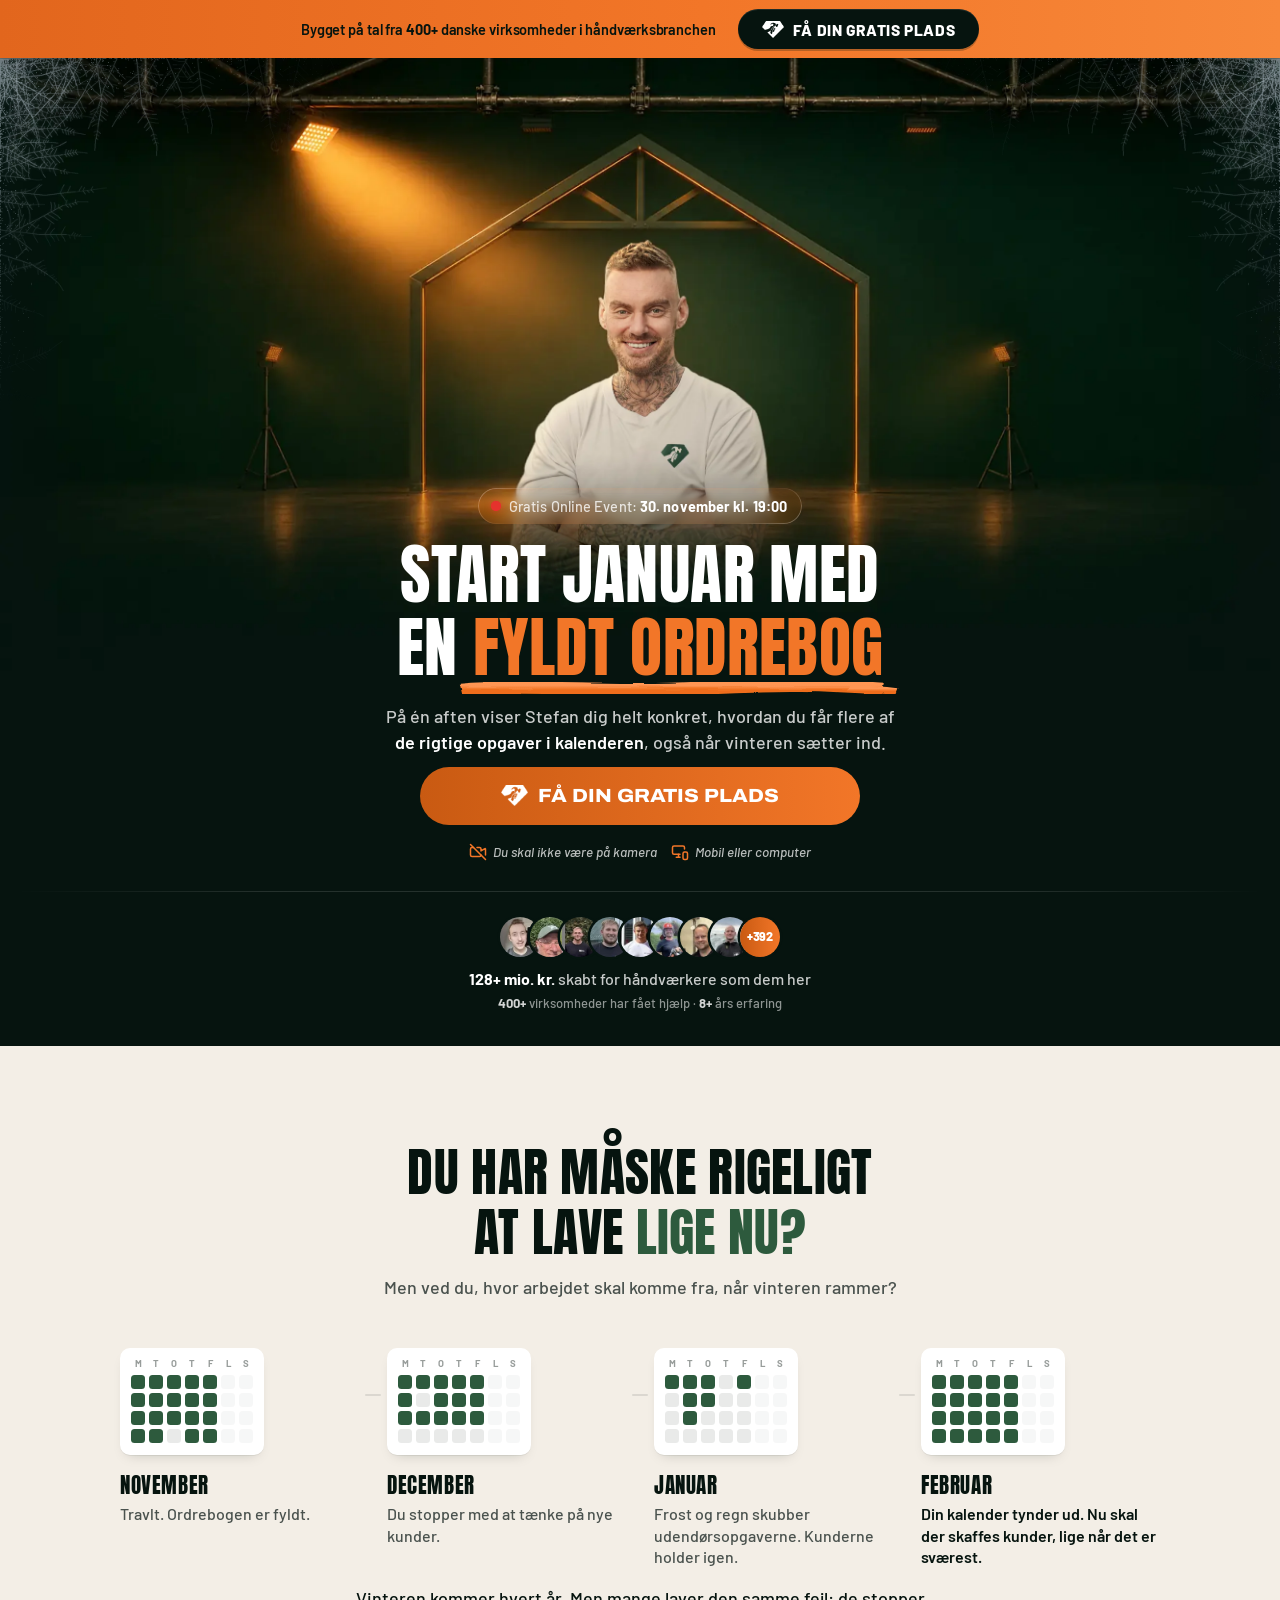
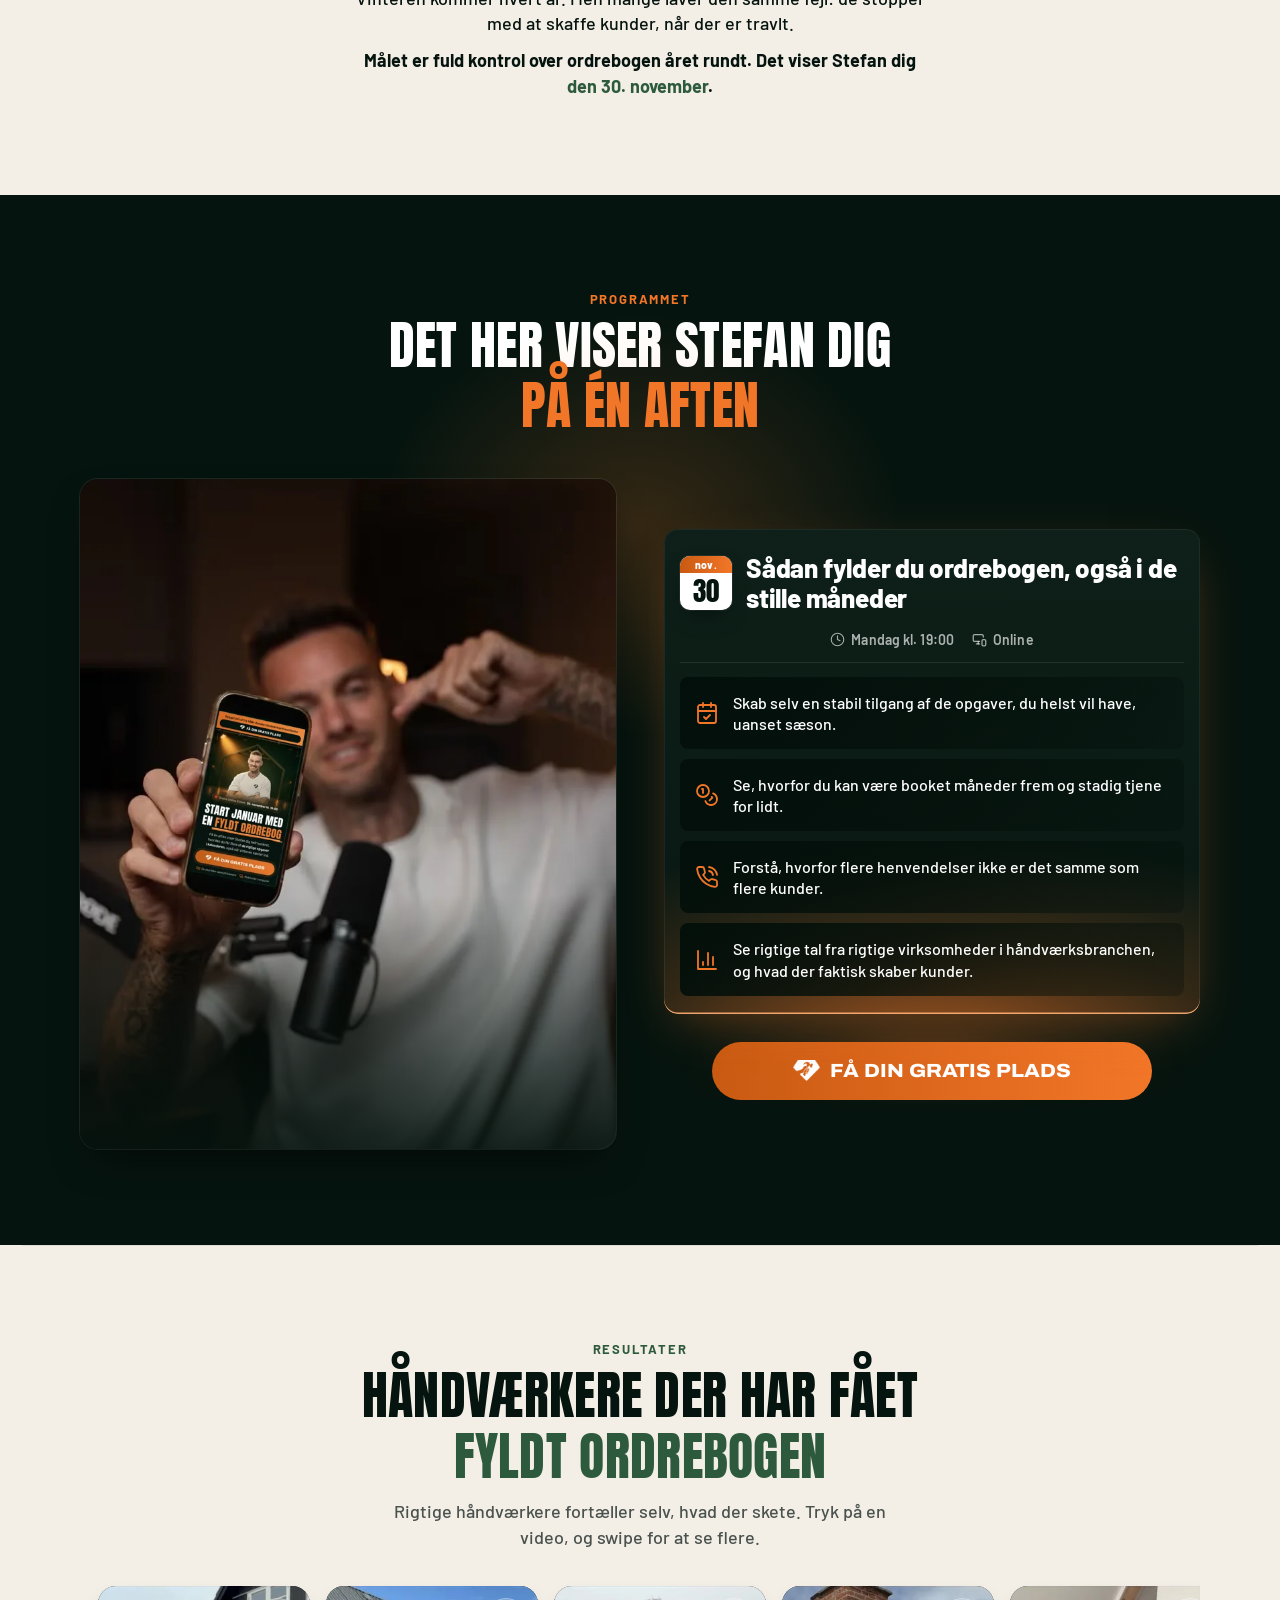
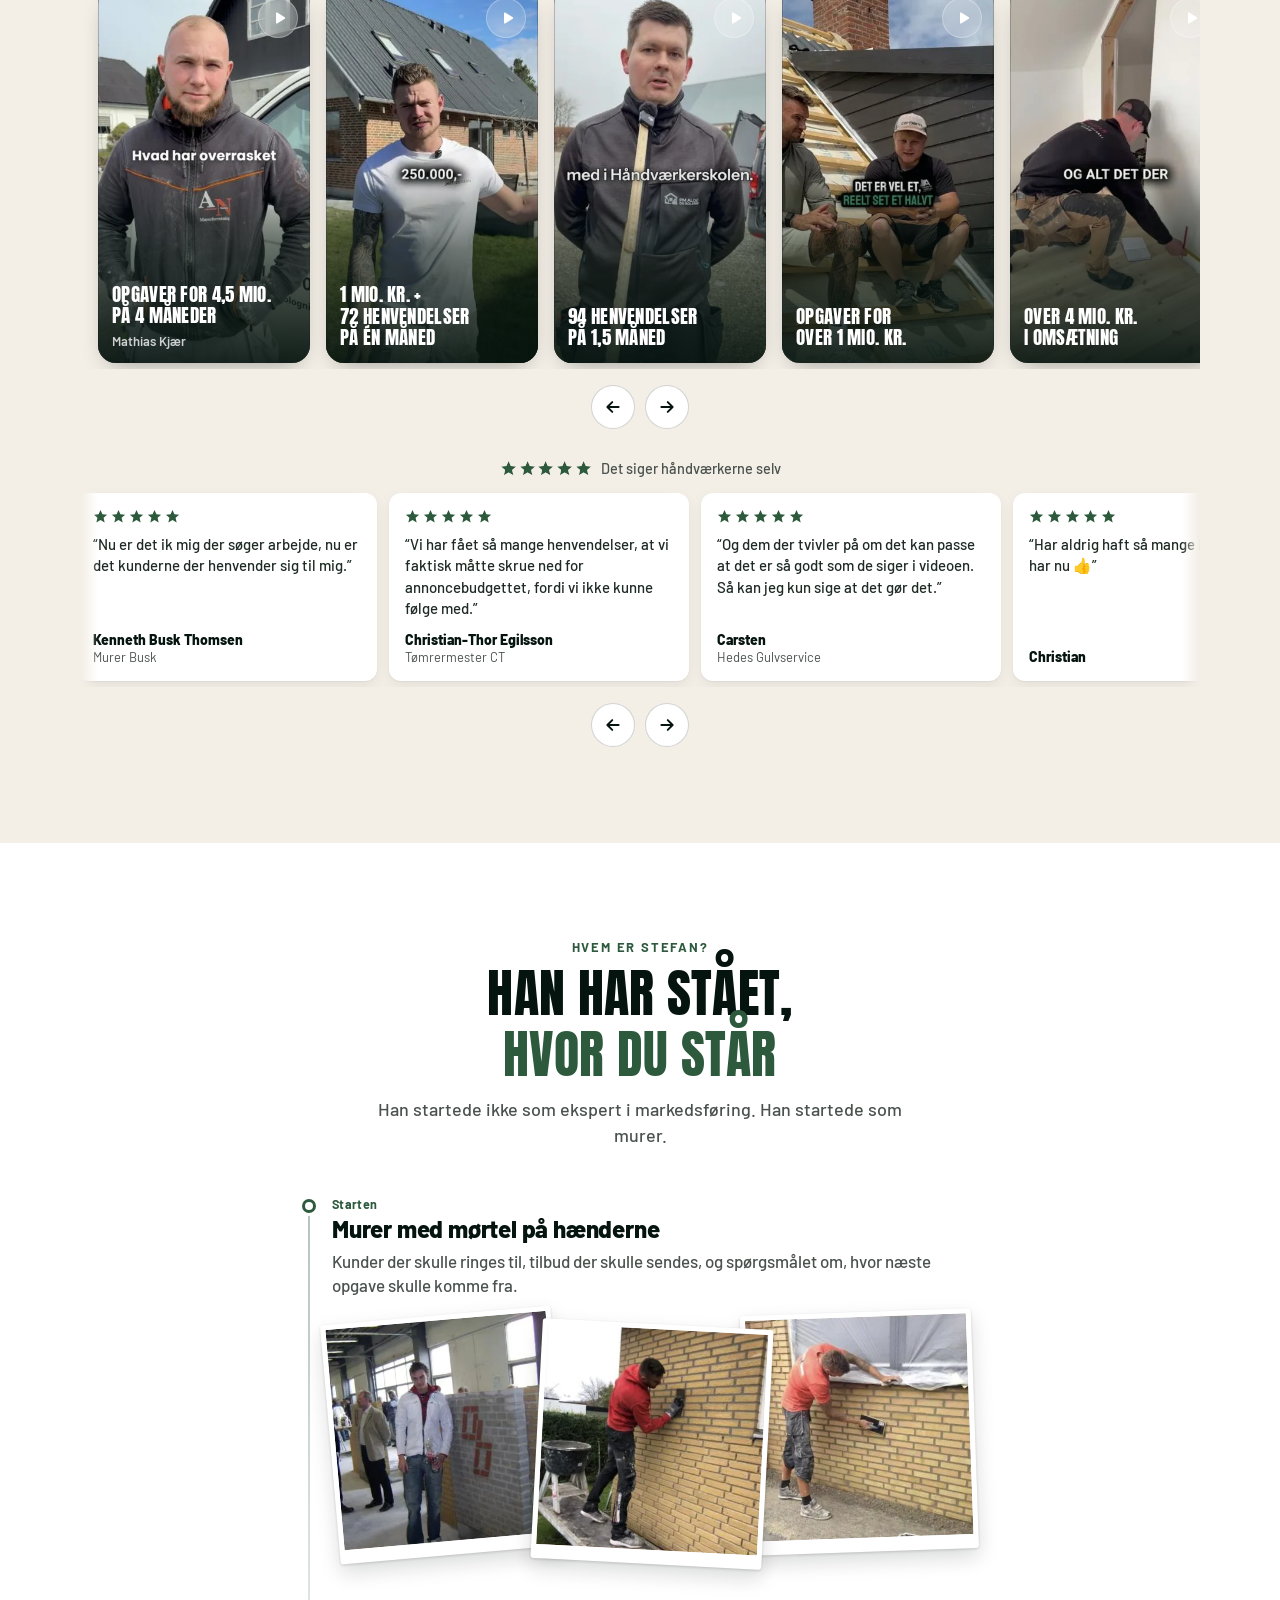
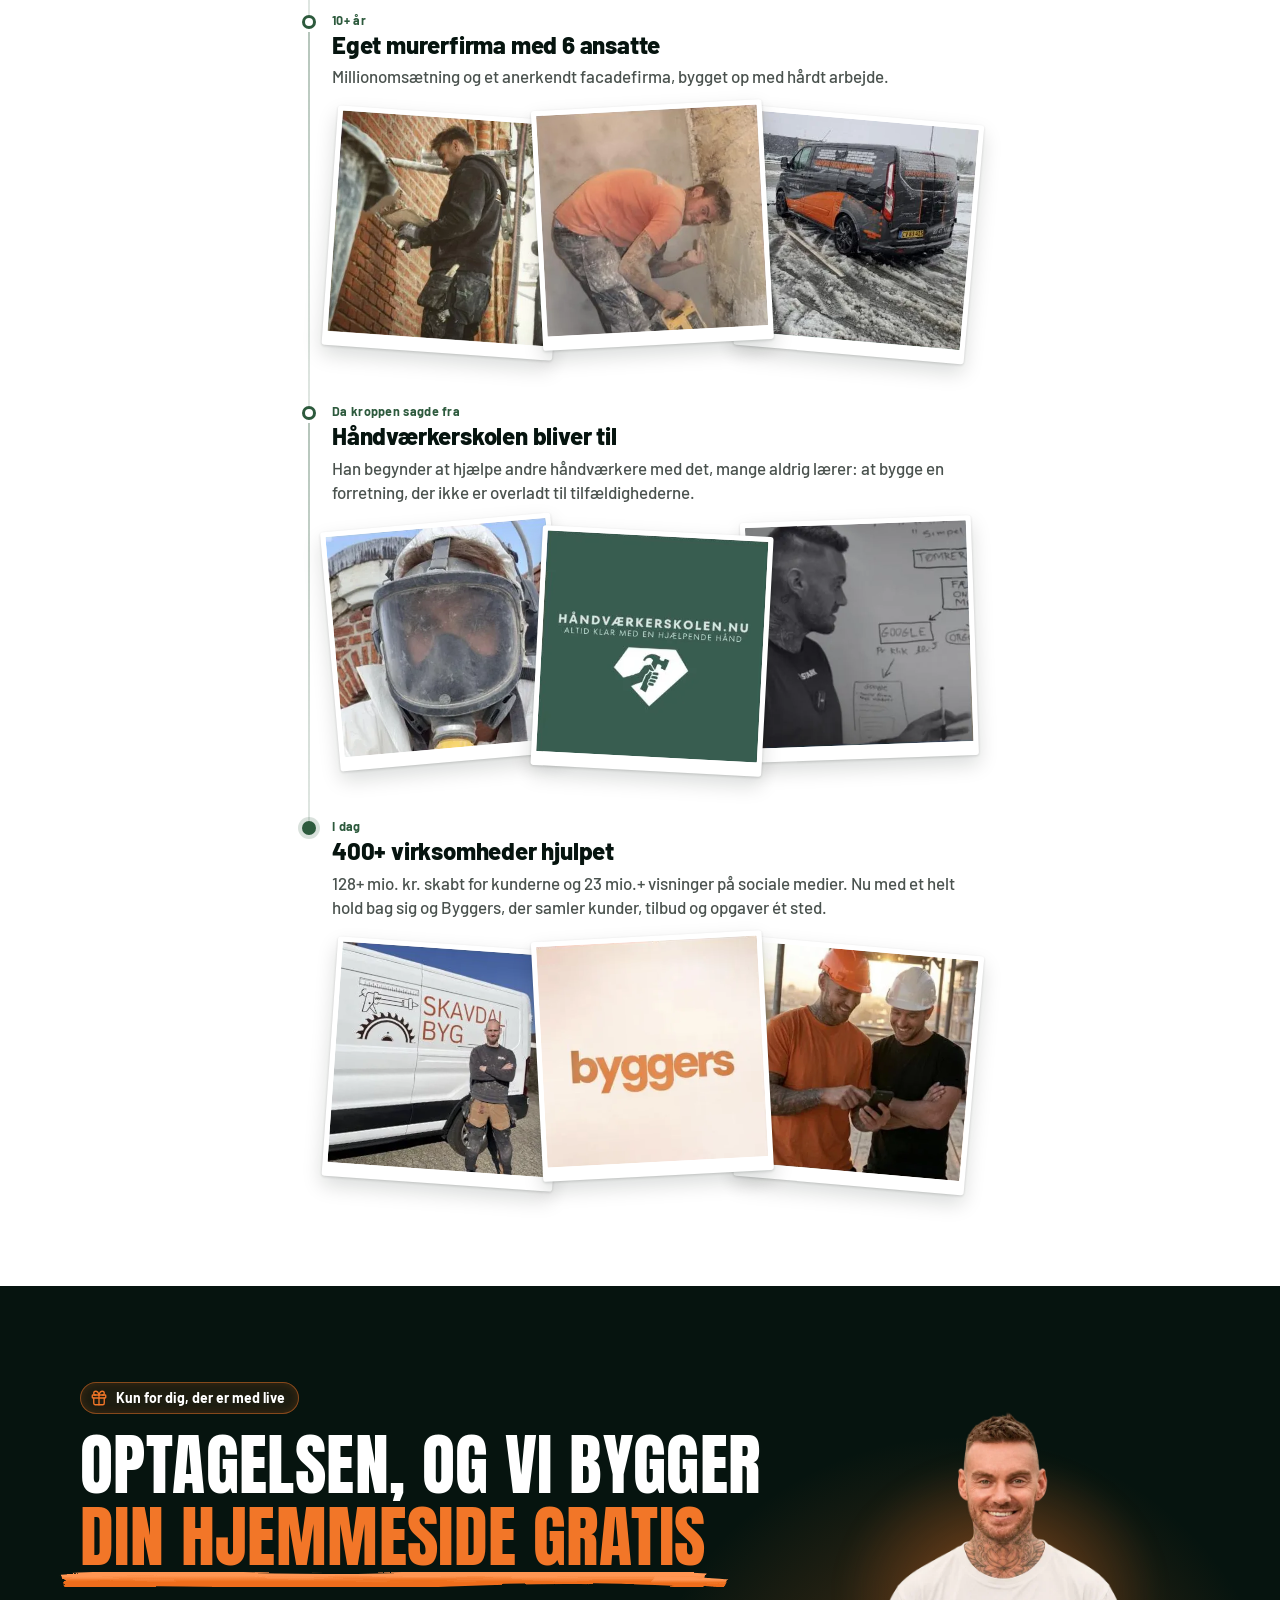
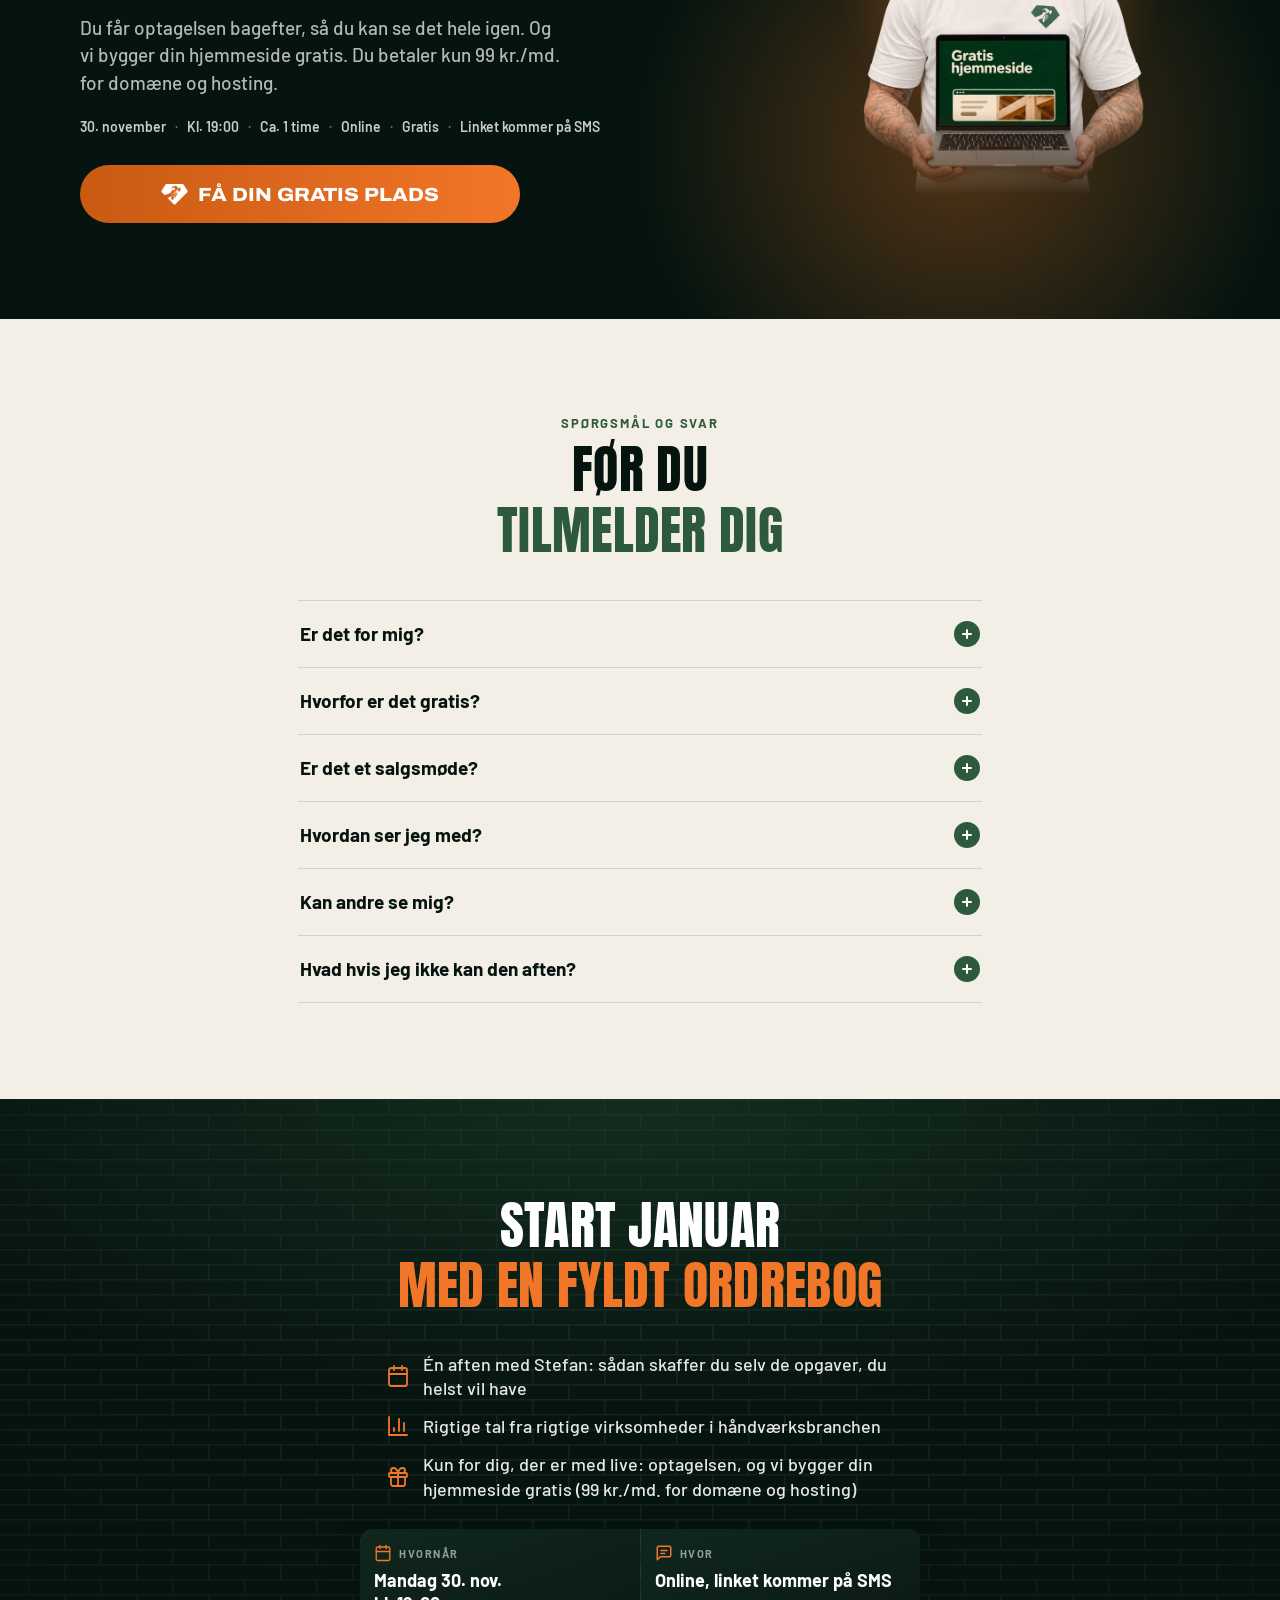
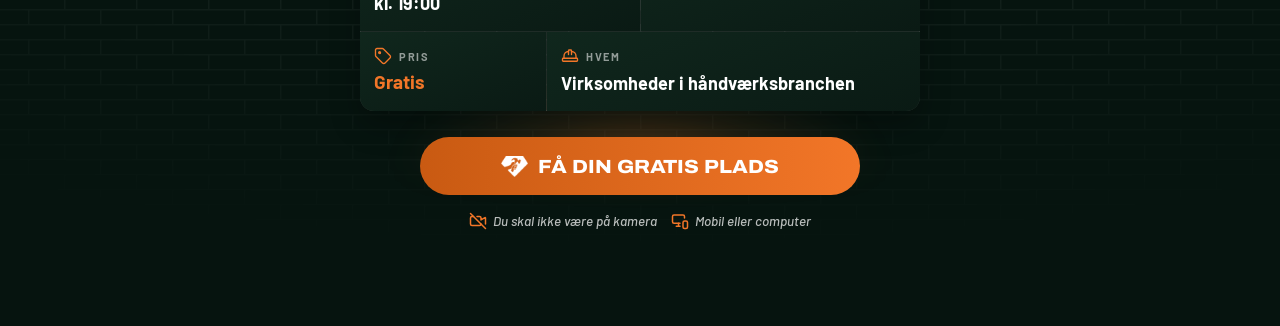
==== commit 3b9e4f79: "Hero: frost i hjørnerne i stedet for sne; laptop-billede med gennemsigtighed igen Co-Authored-By: Cl" ====
--- a/index.html
+++ b/index.html
@@ -648,16 +648,14 @@
 }
 
 
-/* snefald i hero: ligger over billedet, under teksten. Fader ud nedad, så det ikke forstyrrer overskriften */
-.sne{position:absolute;inset:0;z-index:1;overflow:hidden;pointer-events:none;--fald:900px;
-  -webkit-mask:linear-gradient(180deg,#000 0,#000 52%,transparent 82%);mask:linear-gradient(180deg,#000 0,#000 52%,transparent 82%)}
-.sne i{position:absolute;top:-12px;border-radius:50%;background:#fff;opacity:var(--o);filter:blur(.4px);
-  animation:sne var(--d) linear var(--f) infinite;will-change:transform}
-@keyframes sne{0%{transform:translate3d(0,0,0)}50%{transform:translate3d(var(--x),calc(var(--fald)*.5),0)}100%{transform:translate3d(0,var(--fald),0)}}
+/* frost i hero: rimfrost i de øverste hjørner, som på en kold rude (billeder/frost.webp, genereret). Stillestående */
+.frost{position:absolute;inset:0;z-index:1;pointer-events:none;overflow:hidden}
+.frost::before,.frost::after{content:"";position:absolute;top:0;width:min(78vw,300px);aspect-ratio:1;opacity:.8;background:url(billeder/frost.webp) 0 0/100% 100% no-repeat}
+.frost::before{left:0}
+.frost::after{right:0;transform:scaleX(-1)}
+@media (min-width:768px){ .frost::before,.frost::after{width:min(40vw,520px);opacity:.75} }
 .hero picture,.hero-txt{position:relative}
 .hero-txt{z-index:2}
-@media (min-width:768px){ .sne{--fald:1250px} }
-@media (prefers-reduced-motion:reduce){ .sne{display:none} }
 
 /* pile under video- og anmeldelsessporet (computer). På mobil swiper man */
 .pile{display:none;justify-content:center;gap:10px;margin-top:16px}
@@ -703,7 +701,7 @@
 
 <main>
   <section class="hero">
-    <div class="sne" aria-hidden="true"><i style="left:11.3%;width:4.1px;height:4.1px;--d:13.2s;--f:-18.2s;--x:-30px;--o:0.67"></i><i style="left:73.7%;width:2.7px;height:2.7px;--d:12.6s;--f:-6.4s;--x:-30px;--o:0.61"></i><i style="left:44.0%;width:4.5px;height:4.5px;--d:15.7s;--f:-12.6s;--x:30px;--o:0.76"></i><i style="left:21.9%;width:4.1px;height:4.1px;--d:13.5s;--f:-18.3s;--x:-20px;--o:0.74"></i><i style="left:37.8%;width:3.7px;height:3.7px;--d:16.0s;--f:-4.2s;--x:-20px;--o:0.35"></i><i style="left:44.9%;width:5.2px;height:5.2px;--d:14.8s;--f:-12.1s;--x:-12px;--o:0.59"></i><i style="left:84.9%;width:3.4px;height:3.4px;--d:10.0s;--f:-18.9s;--x:30px;--o:0.67"></i><i style="left:1.5%;width:4.0px;height:4.0px;--d:17.6s;--f:-15.4s;--x:-20px;--o:0.76"></i><i style="left:16.8%;width:4.9px;height:4.9px;--d:9.6s;--f:-15.0s;--x:12px;--o:0.51"></i><i style="left:97.7%;width:4.1px;height:4.1px;--d:9.1s;--f:-0.1s;--x:30px;--o:0.84"></i><i style="left:79.4%;width:2.3px;height:2.3px;--d:10.3s;--f:-16.9s;--x:20px;--o:0.7"></i><i style="left:93.5%;width:3.0px;height:3.0px;--d:13.8s;--f:-10.7s;--x:12px;--o:0.48"></i><i style="left:15.5%;width:5.3px;height:5.3px;--d:17.0s;--f:-2.7s;--x:12px;--o:0.41"></i><i style="left:2.2%;width:5.3px;height:5.3px;--d:11.3s;--f:-13.9s;--x:-20px;--o:0.68"></i><i style="left:93.8%;width:2.0px;height:2.0px;--d:14.6s;--f:-4.2s;--x:-12px;--o:0.44"></i><i style="left:73.0%;width:2.7px;height:2.7px;--d:10.3s;--f:-9.5s;--x:20px;--o:0.71"></i><i style="left:67.8%;width:2.8px;height:2.8px;--d:12.0s;--f:-15.1s;--x:-20px;--o:0.61"></i><i style="left:9.2%;width:2.5px;height:2.5px;--d:14.2s;--f:-12.4s;--x:-12px;--o:0.36"></i><i style="left:75.4%;width:2.5px;height:2.5px;--d:12.0s;--f:-12.1s;--x:30px;--o:0.8"></i><i style="left:61.6%;width:3.2px;height:3.2px;--d:9.5s;--f:-0.2s;--x:-30px;--o:0.66"></i><i style="left:15.6%;width:2.7px;height:2.7px;--d:9.1s;--f:-1.6s;--x:20px;--o:0.83"></i><i style="left:83.5%;width:2.2px;height:2.2px;--d:9.6s;--f:-3.1s;--x:-20px;--o:0.65"></i><i style="left:56.4%;width:2.9px;height:2.9px;--d:9.7s;--f:-10.4s;--x:20px;--o:0.43"></i><i style="left:78.3%;width:5.4px;height:5.4px;--d:11.4s;--f:-2.6s;--x:20px;--o:0.67"></i><i style="left:18.1%;width:2.8px;height:2.8px;--d:19.0s;--f:-10.5s;--x:-20px;--o:0.42"></i><i style="left:79.9%;width:2.5px;height:2.5px;--d:9.7s;--f:-18.6s;--x:-30px;--o:0.75"></i><i style="left:91.9%;width:4.7px;height:4.7px;--d:12.9s;--f:-10.3s;--x:-30px;--o:0.47"></i><i style="left:94.6%;width:2.6px;height:2.6px;--d:15.3s;--f:-13.9s;--x:30px;--o:0.49"></i><i style="left:75.9%;width:5.0px;height:5.0px;--d:17.2s;--f:-4.3s;--x:20px;--o:0.56"></i><i style="left:99.2%;width:4.7px;height:4.7px;--d:17.9s;--f:-1.4s;--x:30px;--o:0.37"></i><i style="left:70.9%;width:3.8px;height:3.8px;--d:12.6s;--f:-7.0s;--x:30px;--o:0.66"></i><i style="left:70.7%;width:4.7px;height:4.7px;--d:12.5s;--f:-10.6s;--x:20px;--o:0.53"></i><i style="left:50.2%;width:3.6px;height:3.6px;--d:17.4s;--f:-7.5s;--x:20px;--o:0.78"></i><i style="left:57.3%;width:5.2px;height:5.2px;--d:13.4s;--f:-2.0s;--x:30px;--o:0.78"></i><i style="left:46.2%;width:4.9px;height:4.9px;--d:18.7s;--f:-6.8s;--x:-30px;--o:0.66"></i><i style="left:48.2%;width:4.1px;height:4.1px;--d:15.4s;--f:-13.7s;--x:12px;--o:0.77"></i><i style="left:40.9%;width:5.4px;height:5.4px;--d:10.8s;--f:-10.2s;--x:-12px;--o:0.54"></i><i style="left:31.4%;width:2.3px;height:2.3px;--d:16.9s;--f:-7.3s;--x:20px;--o:0.4"></i><i style="left:94.1%;width:5.0px;height:5.0px;--d:12.7s;--f:-4.4s;--x:-20px;--o:0.46"></i><i style="left:11.8%;width:4.5px;height:4.5px;--d:18.3s;--f:-18.5s;--x:12px;--o:0.7"></i><i style="left:57.8%;width:4.3px;height:4.3px;--d:11.5s;--f:-4.1s;--x:-30px;--o:0.84"></i><i style="left:68.3%;width:4.5px;height:4.5px;--d:14.8s;--f:-18.9s;--x:20px;--o:0.64"></i><i style="left:39.3%;width:2.5px;height:2.5px;--d:17.9s;--f:-7.9s;--x:30px;--o:0.62"></i><i style="left:4.1%;width:4.8px;height:4.8px;--d:10.9s;--f:-12.4s;--x:12px;--o:0.55"></i><i style="left:52.7%;width:3.4px;height:3.4px;--d:18.4s;--f:-16.4s;--x:-30px;--o:0.74"></i><i style="left:61.9%;width:2.7px;height:2.7px;--d:18.6s;--f:-11.8s;--x:-20px;--o:0.49"></i></div>
+    <div class="frost" aria-hidden="true"></div>
     <picture><source media="(min-width:768px)" srcset="billeder/hero-gavl-bred.webp" width="2661" height="1330"><img id="heroimg" src="billeder/hero-gavl.webp" width="1400" height="1485" alt="Stefan fra Håndværkerskolen" fetchpriority="high"></picture>
     <div class="hero-txt">
       <div class="date" id="date"><span class="edge" aria-hidden="true"></span><span class="dot" aria-hidden="true"></span><span class="t" id="datet"></span></div>
